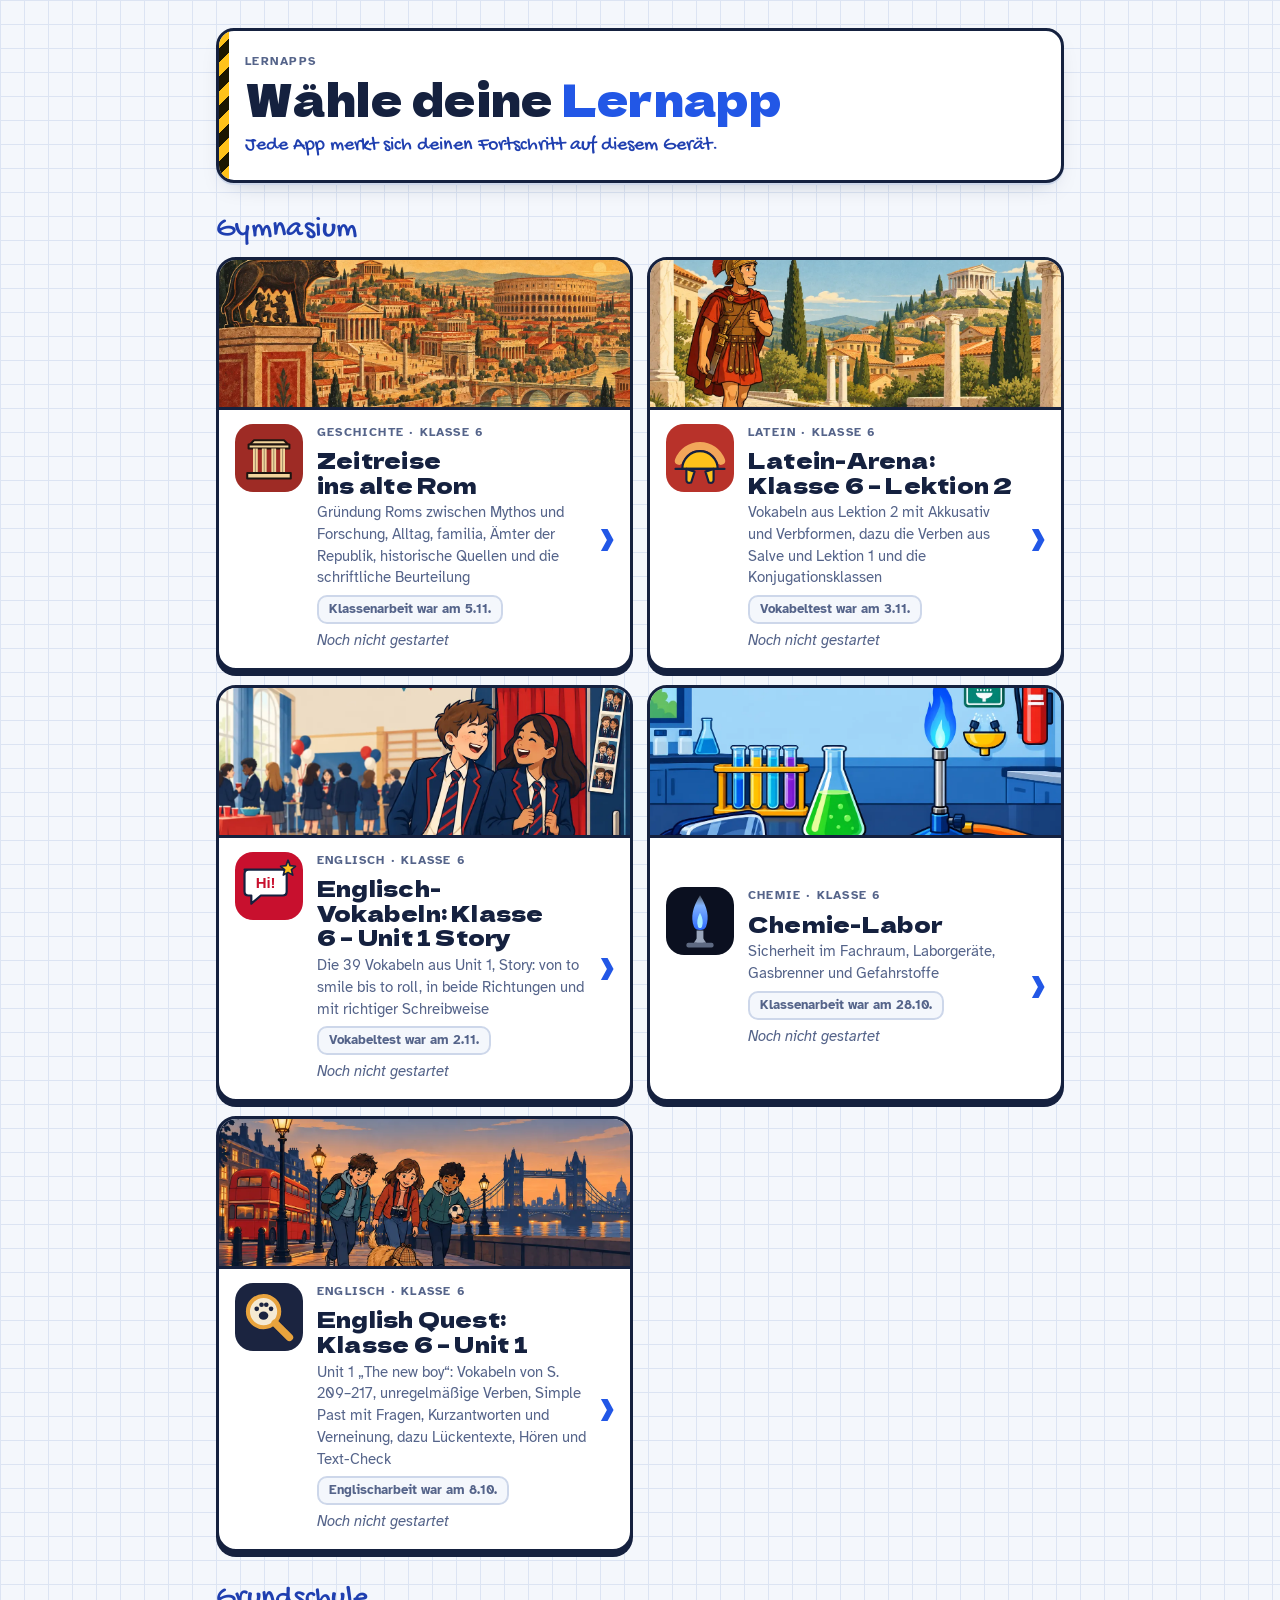
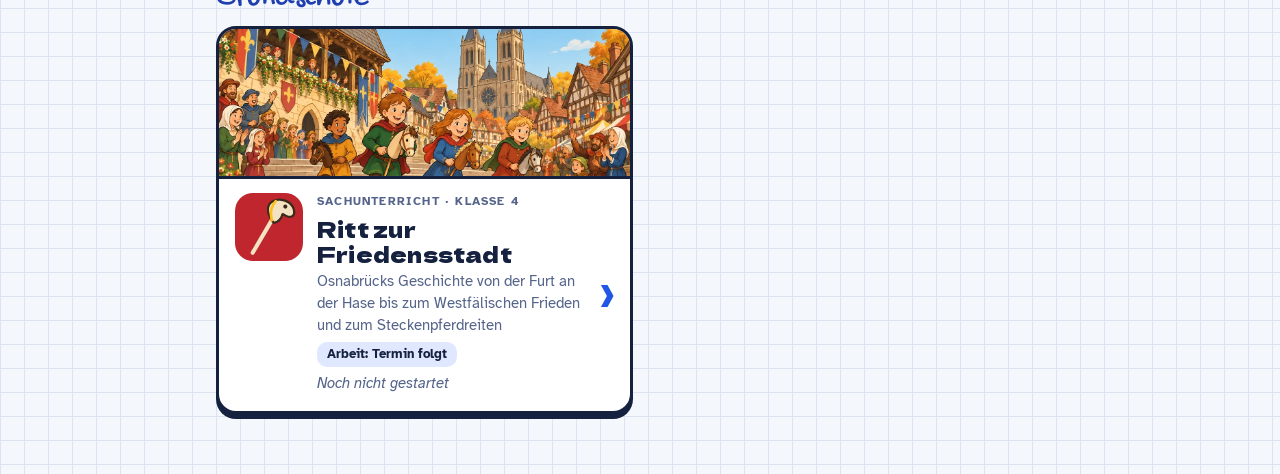
==== index.html @ 17e7896e "Add an endless vocabulary trainer to the Latin app The trainer asks all 50 words from Latin to Germa" ====
<!doctype html>
<html lang="de">
<head>
<meta charset="utf-8">
<meta name="viewport" content="width=device-width, initial-scale=1, viewport-fit=cover">
<title>Lernapps</title>
<link rel="icon" href="data:image/svg+xml,%3Csvg%20viewBox%3D%220%200%20100%20100%22%20xmlns%3D%22http%3A//www.w3.org/2000/svg%22%3E%0A%20%20%3Crect%20width%3D%22100%22%20height%3D%22100%22%20rx%3D%2222%22%20fill%3D%22%2315213F%22/%3E%0A%20%20%3Crect%20x%3D%2218%22%20y%3D%2218%22%20width%3D%2228%22%20height%3D%2228%22%20rx%3D%227%22%20fill%3D%22%232257E6%22/%3E%0A%20%20%3Crect%20x%3D%2254%22%20y%3D%2218%22%20width%3D%2228%22%20height%3D%2228%22%20rx%3D%227%22%20fill%3D%22%23FFC21A%22/%3E%0A%20%20%3Crect%20x%3D%2218%22%20y%3D%2254%22%20width%3D%2228%22%20height%3D%2228%22%20rx%3D%227%22%20fill%3D%22%2312995A%22/%3E%0A%20%20%3Crect%20x%3D%2254%22%20y%3D%2254%22%20width%3D%2228%22%20height%3D%2228%22%20rx%3D%227%22%20fill%3D%22%23D7263D%22/%3E%0A%3C/svg%3E">
<link rel="preconnect" href="https://fonts.googleapis.com">
<link rel="preconnect" href="https://fonts.gstatic.com" crossorigin>
<link rel="stylesheet" href="https://fonts.googleapis.com/css2?family=Atkinson+Hyperlegible:wght@400;700&family=Dela+Gothic+One&family=Gochi+Hand&family=Patrick+Hand&display=swap">
<style>
/* Shared design for all learning apps: one centered column on graph paper like a school notebook,
   sticky status bar and fixed tab bar. Apps override the color tokens in their own styles.css. */
:root {
  --paper: #F4F7FC;
  --grid: #DCE4F3;
  --card: #FFFFFF;
  --ink: #15213F;
  --ink-soft: #55648A;
  --line: #CDD7EA;
  --accent: #2257E6;
  --accent-soft: #DFE8FF;
  --accent-2: #8FE3FF;
  --gold: #FFC21A;
  --gold-ink: #1C1600;
  --bad: #D7263D;
  --bad-soft: #FDE3E6;
  --good: #12995A;
  --good-soft: #DAF4E7;
  --pen: #1F3FB0;
  --accent-strong: #2257E6;
  --go-strong: #12995A;
  --shadow: 0 2px 0 var(--line), 0 10px 24px -14px rgba(21, 33, 63, .35);
  --f-display: 'Dela Gothic One', 'Arial Black', Impact, system-ui, sans-serif;
  --f-body: 'Atkinson Hyperlegible', 'Segoe UI', system-ui, sans-serif;
  --f-hand: 'Gochi Hand', 'Comic Sans MS', 'Segoe Print', cursive;
  /* calmer handwriting for what learners type, easier to read than --f-hand */
  --f-write: 'Patrick Hand', 'Segoe Print', 'Comic Sans MS', cursive;
  /* page background and the decorative stripe on hero cards; apps swap these for their own look */
  --paper-pattern: linear-gradient(var(--grid) 1px, transparent 1px), linear-gradient(90deg, var(--grid) 1px, transparent 1px);
  --paper-size: 24px 24px;
  --stripe: repeating-linear-gradient(-45deg, var(--gold) 0 10px, var(--gold-ink) 10px 20px);
}
@media (prefers-color-scheme: dark) {
  :root:not([data-theme="light"]) {
    --paper: #0E1527; --grid: #18233D; --card: #152039; --ink: #EAF0FD; --ink-soft: #9DAED2; --line: #2A3A60;
    --accent: #7097FF; --accent-soft: #1E2C57; --accent-2: #A8ECFF; --gold: #FFC93D; --gold-ink: #1C1600;
    --bad: #FF5D70; --bad-soft: #3D1A24; --good: #34D08C; --good-soft: #11392A; --pen: #96B2FF; --accent-strong: #3B63E0; --go-strong: #148A55;
    --shadow: 0 2px 0 #0A1020, 0 10px 24px -14px rgba(0, 0, 0, .6);
    color-scheme: dark;
  }
}
:root[data-theme="dark"] {
  --paper: #0E1527; --grid: #18233D; --card: #152039; --ink: #EAF0FD; --ink-soft: #9DAED2; --line: #2A3A60;
  --accent: #7097FF; --accent-soft: #1E2C57; --accent-2: #A8ECFF; --gold: #FFC93D; --gold-ink: #1C1600;
  --bad: #FF5D70; --bad-soft: #3D1A24; --good: #34D08C; --good-soft: #11392A; --pen: #96B2FF; --accent-strong: #3B63E0; --go-strong: #148A55;
  --shadow: 0 2px 0 #0A1020, 0 10px 24px -14px rgba(0, 0, 0, .6);
  color-scheme: dark;
}

* { box-sizing: border-box; }
[hidden] { display: none !important; }
html, body { min-height: 100%; }
body {
  margin: 0;
  background-color: var(--paper);
  background-image: var(--paper-pattern);
  background-size: var(--paper-size);
  color: var(--ink);
  font-family: var(--f-body);
  font-size: 17px;
  line-height: 1.45;
  -webkit-tap-highlight-color: transparent;
}
body::before { content: ""; position: fixed; inset: 0 0 auto; height: env(safe-area-inset-top, 0px); z-index: 30; background: var(--card); }
button { font: inherit; color: inherit; cursor: pointer; }
button:focus-visible, [tabindex]:focus-visible, input:focus-visible, textarea:focus-visible { outline: 3px solid var(--gold); outline-offset: 2px; }
h1, h2, h3 { font-family: var(--f-display); font-weight: 400; line-height: 1.12; margin: 0; text-wrap: balance; letter-spacing: .01em; }
svg { display: block; }

.app { max-width: 880px; margin: 0 auto; padding-left: max(16px, env(safe-area-inset-left, 0px)); padding-right: max(16px, env(safe-area-inset-right, 0px)); padding-block: 0 110px; }

/* ---------- status bar ---------- */
.status {
  position: sticky; top: env(safe-area-inset-top, 0px); z-index: 20;
  margin: 0 calc(-1 * max(16px, env(safe-area-inset-left, 0px)));
  padding: 10px max(16px, env(safe-area-inset-right, 0px)) 10px max(16px, env(safe-area-inset-left, 0px));
  background: color-mix(in srgb, var(--card) 92%, transparent);
  backdrop-filter: blur(8px);
  border-bottom: 2px solid var(--line);
  display: flex; align-items: center; gap: 12px;
}
.rank { display: flex; align-items: center; gap: 10px; min-width: 0; flex: 1; }
.rank-badge { width: 42px; height: 42px; border-radius: 12px; background: var(--accent-strong); color: #fff; display: grid; place-items: center; font-family: var(--f-display); font-size: 18px; flex: none; }
.rank-text { min-width: 0; flex: 1; }
.rank-name { font-weight: 700; font-size: 14px; white-space: nowrap; overflow: hidden; text-overflow: ellipsis; }
.xpbar { height: 10px; border-radius: 99px; background: var(--accent-soft); overflow: hidden; margin-top: 4px; }
.xpbar i { display: block; height: 100%; background: linear-gradient(90deg, var(--accent), var(--accent-2)); border-radius: 99px; transition: width .6s cubic-bezier(.2, .8, .2, 1); }
.chips { display: flex; gap: 6px; flex: none; }
.chip { display: inline-flex; align-items: center; gap: 4px; padding: 5px 9px; border-radius: 99px; background: var(--paper); border: 2px solid var(--line); font-weight: 700; font-size: 14px; font-variant-numeric: tabular-nums; }
.chip svg { width: 18px; height: 18px; }
.chip.pop { animation: pop .5s; }
.iconbtn { border: 2px solid var(--line); background: var(--paper); border-radius: 12px; width: 38px; height: 38px; display: grid; place-items: center; flex: none; }
.iconbtn svg { width: 20px; height: 20px; }
a.iconbtn { color: inherit; text-decoration: none; }

/* ---------- tab bar ---------- */
.tabs {
  position: fixed; left: 0; right: 0; bottom: 0; z-index: 20;
  background: var(--card); border-top: 2px solid var(--line);
  padding: 6px max(16px, env(safe-area-inset-right, 0px)) calc(6px + env(safe-area-inset-bottom, 0px)) max(16px, env(safe-area-inset-left, 0px));
  display: flex; justify-content: center; gap: 4px;
}
.tabs button { flex: 1; max-width: 160px; border: 0; background: none; padding: 6px 4px; border-radius: 12px; display: flex; flex-direction: column; align-items: center; gap: 2px; font-size: 12px; font-weight: 700; color: var(--ink-soft); }
.tabs button svg { width: 26px; height: 26px; }
.tabs button[aria-current="true"] { color: var(--accent); background: var(--accent-soft); }

/* ---------- home ---------- */
.hero { margin-top: 18px; display: grid; grid-template-columns: 1fr auto; gap: 16px; align-items: stretch; }
.countdown {
  position: relative; padding: 18px 20px 18px 22px; border-radius: 18px; background: var(--card); box-shadow: var(--shadow);
  border: 3px solid var(--ink); overflow: hidden; min-width: 0;
}
.countdown::before { content: ""; position: absolute; inset: 0 auto 0 0; width: 10px; background: var(--stripe); }
.countdown.with-img { --hero-h: clamp(140px, 32vw, 230px); }
.countdown.with-img::before { top: calc(var(--hero-h) + 3px); }
.hero-img { display: block; width: calc(100% + 42px); max-width: none; height: var(--hero-h); margin: -18px -20px 14px -22px; object-fit: cover; object-position: var(--hero-pos, center); border-bottom: 3px solid var(--ink); }
.countdown .eyebrow { font-size: 12px; letter-spacing: .12em; text-transform: uppercase; font-weight: 700; color: var(--ink-soft); }
.countdown h1 { font-size: clamp(26px, 6vw, 40px); margin-top: 4px; }
.countdown h1 em { font-style: normal; color: var(--accent); }
.countdown p { margin: 8px 0 0; color: var(--ink-soft); max-width: 46ch; }
.hand { font-family: var(--f-hand); color: var(--pen); font-size: 1.15em; }
.herobox { width: 120px; border-radius: 18px; background: #0B1020; display: grid; place-items: end center; padding-bottom: 8px; box-shadow: var(--shadow); overflow: hidden; }
.herobox svg { width: 100%; height: 150px; }
.goalrow { display: grid; grid-template-columns: repeat(3, minmax(0, 1fr)); gap: 12px; margin-top: 14px; }
.tile { background: var(--card); border-radius: 16px; padding: 12px 14px; box-shadow: var(--shadow); border: 2px solid var(--line); display: flex; gap: 12px; align-items: center; min-width: 0; text-align: left; }
button.tile:hover { border-color: var(--accent); }
.tile b { display: block; font-size: 15px; }
.tile span { display: block; font-size: 13px; color: var(--ink-soft); }
.tile .ring { width: 46px; height: 46px; flex: none; }
.tile .ico { width: 42px; height: 42px; flex: none; border-radius: 12px; display: grid; place-items: center; }
.tile .ico svg { width: 26px; height: 26px; }
.tile.exam { border-color: var(--ink); background: var(--gold); color: var(--gold-ink); }
.tile.exam span { color: var(--gold-ink); opacity: .8; }

/* endless trainer */
.tr-top { background: var(--good); } .tr-good { background: var(--gold); } .tr-weak { background: var(--bad); } .tr-new { background: var(--line); }
.tr-bar { display: flex; gap: 3px; height: 14px; border-radius: 99px; overflow: hidden; background: var(--line); }
.tr-bar i { display: block; min-width: 6px; }
.trainer-tile { display: grid; gap: 8px; width: 100%; margin-top: 12px; padding: 14px 16px; text-align: left; background: var(--card); border: 3px solid var(--ink); border-radius: 18px; box-shadow: var(--shadow); color: var(--ink); }
.trainer-tile:hover { border-color: var(--accent); }
.tt-head { display: flex; flex-wrap: wrap; align-items: baseline; justify-content: space-between; gap: 2px 12px; }
.tt-head b { font-family: var(--f-display); font-size: 20px; }
.tt-head span, .tt-go { font-size: 14px; color: var(--ink-soft); }
.trainer { text-align: center; padding-top: 20px; max-width: 560px; margin: 0 auto; }
.trainer h1 { font-size: clamp(30px, 7vw, 44px); }
.trainer .tr-bar { height: 20px; margin: 16px 0 12px; }
.tr-round { margin: 6px auto 0; }
.tr-legend { display: grid; gap: 6px; text-align: left; }
.tr-legend div { display: grid; grid-template-columns: 14px 34px 1fr auto; align-items: center; gap: 10px; font-size: 16px; }
.tr-legend i, .tr-list summary i { width: 14px; height: 14px; border-radius: 50%; display: inline-block; }
.tr-legend b { text-align: right; font-variant-numeric: tabular-nums; }
.tr-legend em { font-style: normal; color: var(--ink-soft); font-variant-numeric: tabular-nums; }
.tr-how { color: var(--ink-soft); font-size: 15px; text-align: left; margin: 16px 0; }
.trainer .actions { display: flex; gap: 12px; justify-content: center; flex-wrap: wrap; margin-bottom: 20px; }
.tr-list { text-align: left; border-top: 2px solid var(--line); padding: 10px 0; }
.tr-list summary { cursor: pointer; font-weight: 700; display: flex; align-items: center; gap: 10px; }
.tr-words { display: flex; flex-wrap: wrap; gap: 6px; margin-top: 10px; }
.tr-words span { padding: 4px 10px; border-radius: 10px; background: var(--paper); border: 2px solid var(--line); font-weight: 700; }
.tr-words small, .toast small { font-weight: 400; color: var(--ink-soft); }
.trainer-chip svg { width: 18px; height: 18px; }

.world { margin-top: 30px; }
.world-head { display: flex; align-items: center; gap: 14px; }
.world-art { width: 64px; height: 64px; flex: none; background: var(--card); border: 3px solid var(--ink); border-radius: 16px; padding: 6px; color: var(--ink); box-shadow: var(--shadow); }
.world-art:has(.wimg) { width: 76px; height: 76px; padding: 0; overflow: hidden; }
.wimg { display: block; width: 100%; height: auto; aspect-ratio: 1; object-fit: cover; border-radius: 13px; }
.world-head h2 { font-size: clamp(20px, 4.4vw, 26px); }
.world-head p { margin: 2px 0 0; color: var(--ink-soft); font-size: 15px; }
.world-num { font-family: var(--f-hand); color: var(--pen); font-size: 20px; }
.world-prog { margin-left: auto; text-align: right; font-weight: 700; font-size: 14px; flex: none; }
.world-prog small { display: block; color: var(--ink-soft); font-weight: 400; }
.path { display: grid; grid-template-columns: repeat(var(--cols, 4), minmax(0, 1fr)); gap: 14px 10px; margin-top: 16px; padding: 16px; background: color-mix(in srgb, var(--card) 70%, transparent); border: 2px dashed var(--line); border-radius: 20px; }
.node { min-width: 0; display: flex; flex-direction: column; align-items: center; gap: 6px; border: 0; background: none; padding: 4px; text-align: center; }
.node .bubble { width: 72px; height: 72px; border-radius: 50%; display: grid; place-items: center; background: var(--card); border: 3px solid var(--ink); box-shadow: 0 5px 0 var(--ink); transition: transform .15s; position: relative; color: var(--ink); }
.node .bubble svg { width: 34px; height: 34px; }
.node:hover .bubble { transform: translateY(-3px); }
.node:active .bubble { transform: translateY(3px); box-shadow: 0 2px 0 var(--ink); }
.node.done .bubble { background: var(--accent-strong); color: #fff; }
.node.next .bubble { background: var(--gold); color: var(--gold-ink); animation: bob 1.6s ease-in-out infinite; }
.node.locked { cursor: not-allowed; }
.node.locked .bubble { background: var(--paper); border-color: var(--line); box-shadow: 0 5px 0 var(--line); color: var(--ink-soft); }
.node .lbl { font-size: 13px; font-weight: 700; line-height: 1.2; overflow-wrap: anywhere; hyphens: auto; max-width: 100%; }
.node.locked .lbl { color: var(--ink-soft); }
.stars { display: flex; gap: 1px; }
.stars svg { width: 16px; height: 16px; }

/* ---------- generic ---------- */
.btn { border: 3px solid var(--ink); background: var(--card); color: var(--ink); padding: 12px 20px; border-radius: 14px; font-weight: 700; font-size: 17px; box-shadow: 0 4px 0 var(--ink); transition: transform .08s; display: inline-flex; align-items: center; justify-content: center; gap: 8px; }
.btn:active { transform: translateY(3px); box-shadow: 0 1px 0 var(--ink); }
.btn.primary { background: var(--accent-strong); color: #fff; }
.btn.go { background: var(--go-strong); color: #fff; }
.btn.warn { background: var(--gold); color: var(--gold-ink); }
.btn[disabled] { opacity: .45; cursor: not-allowed; }
.btn.small { padding: 8px 14px; font-size: 15px; }
.muted { color: var(--ink-soft); }
.section-title { font-size: clamp(24px, 5vw, 32px); margin: 24px 0 6px; }
.lead { color: var(--ink-soft); margin: 0 0 16px; max-width: 60ch; }

/* ---------- level screen ---------- */
.stage { position: fixed; inset: 0; z-index: 40; background: var(--paper); background-image: var(--paper-pattern); background-size: var(--paper-size); overflow-y: auto; padding-top: env(safe-area-inset-top, 0px); padding-bottom: env(safe-area-inset-bottom, 0px); }
.stage-inner { max-width: 760px; margin: 0 auto; padding-left: max(16px, env(safe-area-inset-left, 0px)); padding-right: max(16px, env(safe-area-inset-right, 0px)); padding-block: 12px 180px; }
.stage-top { display: flex; align-items: center; gap: 12px; position: sticky; top: 0; padding: 10px 0; background: var(--paper); z-index: 2; }
.progress { flex: 1; height: 16px; border-radius: 99px; background: var(--card); border: 2px solid var(--line); overflow: hidden; }
.progress i { display: block; height: 100%; background: var(--good); border-radius: 99px; transition: width .4s; }
.combo { font-family: var(--f-display); color: var(--gold-ink); background: var(--gold); border-radius: 10px; padding: 3px 10px; font-size: 15px; white-space: nowrap; }
.combo.hot { animation: pulse .8s infinite; }
.timer { height: 6px; border-radius: 99px; background: var(--line); overflow: hidden; margin: 4px 0 10px; }
.timer i { display: block; height: 100%; background: var(--bad); transform-origin: left; }
.qtitle { font-size: 13px; font-weight: 700; letter-spacing: .1em; text-transform: uppercase; color: var(--ink-soft); margin-top: 10px; }
.question { font-size: clamp(21px, 4.4vw, 27px); font-weight: 700; margin: 6px 0 18px; text-wrap: balance; line-height: 1.3; }
.options { display: grid; gap: 10px; }
.opt { text-align: left; border: 3px solid var(--line); background: var(--card); border-radius: 16px; padding: 14px 16px; font-size: 18px; display: flex; gap: 12px; align-items: center; box-shadow: 0 4px 0 var(--line); transition: transform .08s, border-color .15s; }
.opt:hover:not([disabled]) { border-color: var(--accent); }
.opt kbd { font-family: var(--f-body); font-size: 13px; font-weight: 700; border: 2px solid var(--line); border-radius: 8px; width: 28px; height: 28px; display: grid; place-items: center; flex: none; color: var(--ink-soft); }
.opt.right { border-color: var(--good); background: var(--good-soft); box-shadow: 0 4px 0 var(--good); }
.opt.wrong { border-color: var(--bad); background: var(--bad-soft); box-shadow: 0 4px 0 var(--bad); animation: shake .4s; }
.opt[disabled] { cursor: default; }
.figure { width: min(220px, 60vw); aspect-ratio: 1; margin: 0 auto 18px; background: var(--card); border: 3px solid var(--ink); border-radius: 22px; padding: 18px; color: var(--ink); box-shadow: var(--shadow); max-width: 100%; }

.sheet { position: fixed; left: 0; right: 0; bottom: 0; z-index: 45; transform: translateY(110%); transition: transform .3s cubic-bezier(.2, .9, .3, 1.1); padding: 16px max(16px, env(safe-area-inset-right, 0px)) calc(16px + env(safe-area-inset-bottom, 0px)) max(16px, env(safe-area-inset-left, 0px)); border-top: 3px solid var(--ink); }
.sheet.show { transform: none; }
.sheet.ok { background: var(--good-soft); }
.sheet.bad { background: var(--bad-soft); }
.sheet-inner { max-width: 760px; margin: 0 auto; display: flex; gap: 16px; align-items: center; flex-wrap: wrap; }
.sheet h3 { font-size: 22px; }
.sheet.ok h3 { color: var(--good); }
.sheet.bad h3 { color: var(--bad); }
.sheet p { margin: 4px 0 0; }
.sheet .txt { flex: 1; min-width: 220px; }
.sheet .xp { font-family: var(--f-display); color: var(--accent); }

/* match */
.match { display: grid; grid-template-columns: minmax(0, 1fr) minmax(0, 1.3fr); gap: 10px 14px; }
.match .col { display: grid; gap: 10px; align-content: start; }
.mcard { border: 3px solid var(--line); background: var(--card); border-radius: 14px; padding: 10px 12px; text-align: left; display: flex; align-items: center; gap: 10px; min-height: 58px; font-size: 16px; box-shadow: 0 3px 0 var(--line); }
.mcard .mart { width: 40px; height: 40px; flex: none; color: var(--ink); }
.mcard.sel { border-color: var(--accent); background: var(--accent-soft); }
.mcard.ok { border-color: var(--good); background: var(--good-soft); opacity: .55; cursor: default; }
.mcard.no { border-color: var(--bad); animation: shake .4s; }

/* swipe */
.swipe-wrap { position: relative; height: 300px; margin: 10px auto 20px; max-width: 460px; }
.scard { position: absolute; inset: 0; background: var(--card); border: 3px solid var(--ink); border-radius: 24px; padding: 28px; display: grid; place-items: center; text-align: center; font-size: clamp(20px, 4.5vw, 25px); font-weight: 700; box-shadow: var(--shadow); touch-action: pan-y; user-select: none; transition: transform .35s, opacity .35s; }
.scard .stamp { position: absolute; top: 16px; font-family: var(--f-display); font-size: 22px; padding: 4px 12px; border: 4px solid; border-radius: 10px; opacity: 0; transition: opacity .1s; }
.scard .stamp.l { left: 16px; color: var(--bad); transform: rotate(-12deg); }
.scard .stamp.r { right: 16px; color: var(--good); transform: rotate(12deg); }
.scard.back { transform: scale(.94) translateY(14px); opacity: .6; }
.swipe-btns { display: flex; gap: 12px; justify-content: center; }
.swipe-btns .btn { flex: 1; max-width: 220px; }

/* sort */
.sort-card { margin: 14px auto 22px; max-width: 420px; background: var(--card); border: 3px solid var(--ink); border-radius: 20px; padding: 26px 20px; text-align: center; font-size: 22px; font-weight: 700; box-shadow: var(--shadow); min-height: 120px; display: grid; place-items: center; }
.sort-card.fly-0 { animation: fly0 .4s forwards; } .sort-card.fly-1 { animation: fly1 .4s forwards; } .sort-card.fly-2 { animation: fly2 .4s forwards; }
.buckets { display: grid; gap: 12px; grid-template-columns: repeat(auto-fit, minmax(150px, 1fr)); }
.bucket { border: 3px dashed var(--ink-soft); background: var(--card); border-radius: 18px; padding: 14px; min-height: 120px; text-align: center; font-weight: 700; display: flex; flex-direction: column; gap: 8px; align-items: center; }
.bucket:hover { border-color: var(--accent); border-style: solid; }
.bucket .count { font-family: var(--f-display); font-size: 26px; color: var(--accent); }
.bucket .mini { display: flex; flex-wrap: wrap; gap: 4px; justify-content: center; }
.bucket .mini span { font-size: 12px; font-weight: 400; background: var(--accent-soft); border-radius: 6px; padding: 2px 6px; }

/* order */
.order-list { display: grid; gap: 10px; }
.ocard { text-align: left; border: 3px solid var(--line); background: var(--card); border-radius: 14px; padding: 12px 14px; font-size: 17px; display: flex; gap: 12px; align-items: center; box-shadow: 0 3px 0 var(--line); }
.ocard .n { width: 32px; height: 32px; border-radius: 50%; border: 2px dashed var(--line); display: grid; place-items: center; font-weight: 700; flex: none; }
.ocard.placed { border-color: var(--good); background: var(--good-soft); cursor: default; }
.ocard.placed .n { background: var(--good); color: #fff; border: 0; }
.ocard.no { border-color: var(--bad); animation: shake .4s; }
.hearts { display: flex; gap: 4px; }
.hearts svg { width: 24px; height: 24px; }

/* write */
.answer { width: 100%; min-height: 140px; border: 3px solid var(--line); border-radius: 16px; padding: 14px; font: inherit; font-size: 18px; background: var(--card); color: var(--ink); resize: vertical; font-family: var(--f-write); font-size: 20px; }
.type-lead { font-size: 17px; color: var(--ink-soft); margin-top: 4px; }
.type-word { font-family: var(--f-display); font-size: clamp(30px, 8vw, 46px); line-height: 1.15; margin: 8px 0 18px; overflow-wrap: anywhere; }
.type-word small { display: block; font-family: var(--f-body); font-size: 16px; font-weight: 400; color: var(--ink-soft); margin-top: 6px; }
.type-form { display: grid; gap: 12px; }
.tfield { display: grid; gap: 4px; font-size: 14px; font-weight: 700; letter-spacing: .04em; text-transform: uppercase; color: var(--ink-soft); }
.tfield input { width: 100%; border: 3px solid var(--line); border-radius: 14px; padding: 12px 14px; font: inherit; font-family: var(--f-write); font-size: 24px; letter-spacing: .02em; text-transform: none; background: var(--card); color: var(--ink); }
.tfield input:focus { outline: none; border-color: var(--accent); }
.tfield input.right { border-color: var(--good); background: var(--good-soft); }
.tfield input.wrong { border-color: var(--bad); background: var(--bad-soft); animation: shake .4s; }
.type-btns { display: flex; gap: 10px; flex-wrap: wrap; margin-top: 4px; }
.model { margin-top: 16px; padding: 16px; border-radius: 16px; background: var(--card); border: 3px solid var(--good); }
.model h4 { margin: 0 0 6px; font-size: 14px; letter-spacing: .08em; text-transform: uppercase; color: var(--good); }
.kw { display: flex; flex-wrap: wrap; gap: 6px; margin-top: 10px; }
.kw span { border-radius: 99px; padding: 3px 10px; font-size: 14px; font-weight: 700; border: 2px solid; }
.kw .hit { color: var(--good); border-color: var(--good); background: var(--good-soft); }
.kw .miss { color: var(--bad); border-color: var(--bad); background: var(--bad-soft); }
.selfrate { display: flex; flex-wrap: wrap; gap: 10px; margin-top: 16px; }
.points { display: grid; gap: 8px; }
.points label { display: flex; gap: 10px; align-items: flex-start; padding: 10px 12px; border-radius: 12px; border: 2px solid var(--line); background: var(--paper); cursor: pointer; }
.points input { width: 22px; height: 22px; flex: none; margin-top: 1px; accent-color: var(--good); }

/* ---------- more answer kinds (items.js) ---------- */
.qimg { margin: 6px 0 14px; }
.qimg img, .hint img { display: block; max-width: 100%; max-height: 300px; margin: 0 auto; border-radius: 14px; border: 3px solid var(--ink); background: #fff; cursor: zoom-in; }
.hint-row { margin: 14px 0 4px; }
.hint-row .btn svg { width: 20px; height: 20px; }
.hint { margin-top: 10px; padding: 14px 16px; border-radius: 14px; background: color-mix(in srgb, var(--gold) 22%, var(--card)); border: 2px solid var(--gold); }
.hint p { margin: 0 0 6px; }
.hint .src { font-size: 14px; color: var(--ink-soft); }
.zoom { position: fixed; inset: 0; z-index: 90; background: rgba(0, 0, 0, .85); display: grid; place-items: center; gap: 12px; padding: 16px; grid-template-rows: 1fr auto; }
.zoom img { max-width: 100%; max-height: 82vh; object-fit: contain; border-radius: 10px; background: #fff; }
.bd-chips { display: flex; flex-wrap: wrap; gap: 8px; margin: 12px 0; }
.bd-chip, .bd-slot, .bd-gap, .bd-l, .bd-r, .bd-grow .seg button { border: 3px solid var(--line); background: var(--card); color: var(--ink); border-radius: 12px; padding: 10px 14px; font-size: 17px; font-weight: 700; box-shadow: 0 3px 0 var(--line); text-align: left; }
.bd-chip[disabled] { opacity: .3; box-shadow: none; }
.bd-picked { display: grid; gap: 8px; min-height: 56px; padding: 10px; border: 2px dashed var(--line); border-radius: 14px; }
.bd-slot { border-color: var(--accent); }
.bd-pairs { display: grid; grid-template-columns: 1fr 1fr; gap: 10px; }
.bd-pairs .col { display: grid; gap: 8px; align-content: start; }
.bd-l, .bd-r { display: flex; gap: 8px; align-items: center; font-size: 16px; }
.bd-l.sel { border-color: var(--gold); background: color-mix(in srgb, var(--gold) 20%, var(--card)); }
.tag { min-width: 26px; height: 26px; border-radius: 8px; display: grid; place-items: center; background: var(--accent-soft); color: var(--accent); font-size: 14px; flex: none; }
.tag:empty { background: var(--paper); }
.bd-groups { display: grid; gap: 10px; }
.bd-grow { display: grid; gap: 6px; padding: 10px 12px; border-radius: 14px; border: 2px solid var(--line); background: var(--card); }
.bd-grow > span { font-weight: 700; }
.bd-grow .seg { display: flex; flex-wrap: wrap; gap: 6px; }
.bd-grow .seg button { padding: 6px 12px; font-size: 15px; }
.bd-grow .seg button.on { border-color: var(--accent); background: var(--accent-soft); }
.bd-cloze { font-size: 20px; line-height: 2.1; }
.bd-gap { padding: 2px 12px; font-size: 18px; margin: 0 2px; border-style: dashed; }
.bd-gap.filled { border-style: solid; border-color: var(--accent); }
.bd-multi.on { border-color: var(--accent); background: var(--accent-soft); }
.bd-multi.on kbd { background: var(--accent); color: #fff; border-color: var(--accent); }
.bd-slot.right, .bd-gap.right, .bd-l.right, .bd-grow.right, .bd-multi.right { border-color: var(--good); background: var(--good-soft); }
.bd-slot.wrong, .bd-gap.wrong, .bd-l.wrong, .bd-grow.wrong, .bd-multi.wrong { border-color: var(--bad); background: var(--bad-soft); }
.bd-multi.missed { border-color: var(--good); border-style: dashed; }

/* ---------- parents' view (parents.js) ---------- */
.ptable { overflow-x: auto; }
.ptable table { width: 100%; border-collapse: collapse; font-size: 15px; background: var(--card); border-radius: 14px; overflow: hidden; }
.ptable th, .ptable td { padding: 8px 10px; border-bottom: 2px solid var(--line); text-align: left; }
.plist { display: grid; gap: 10px; padding-left: 22px; }
.plist .muted { font-size: 14px; }
.pbtns { display: flex; gap: 10px; flex-wrap: wrap; margin: 10px 0; }
.pcode { min-height: 90px; font-family: ui-monospace, monospace; font-size: 12px; word-break: break-all; }
.bad-text { color: var(--bad); font-weight: 700; }



/* memory */
.memory { display: grid; grid-template-columns: repeat(4, minmax(0, 1fr)); gap: 10px; }
.mem { aspect-ratio: 1; perspective: 600px; border: 0; padding: 0; background: none; }
.mem .in { display: block; position: relative; width: 100%; height: 100%; transition: transform .4s; transform-style: preserve-3d; }
.mem.open .in, .mem.gone .in { transform: rotateY(180deg); }
.mem .f, .mem .b { position: absolute; inset: 0; backface-visibility: hidden; border-radius: 14px; border: 3px solid var(--ink); display: grid; place-items: center; padding: 6px; }
.mem .f { background: var(--accent); background-image: repeating-linear-gradient(45deg, transparent 0 8px, rgba(255, 255, 255, .12) 8px 16px); }
.mem .f svg { width: 40%; color: #fff; }
.mem .b { background: var(--card); transform: rotateY(180deg); font-weight: 700; font-size: clamp(11px, 2.6vw, 15px); text-align: center; color: var(--ink); line-height: 1.15; }
.mem .b svg { width: 80%; }
.mem.gone .b { border-color: var(--good); background: var(--good-soft); }

/* learn */
.learn-head { display: flex; flex-wrap: wrap; align-items: center; justify-content: space-between; gap: 8px 10px; margin-top: 10px; min-height: 40px; }
.learn-head .qtitle { margin-top: 0; flex: 1 1 220px; }
.read-ctrl { flex: none; display: flex; gap: 6px; margin-left: auto; }
.read-rate { min-width: 54px; padding-left: 8px; padding-right: 8px; font-variant-numeric: tabular-nums; }
.read-aloud { flex: none; } .read-aloud svg { width: 20px; height: 20px; }
.read-aloud.on { background: var(--accent-strong); color: #fff; }
.learn-card { background: var(--card); border: 3px solid var(--ink); border-radius: 22px; padding: 22px; box-shadow: var(--shadow); }
.learn-card h2 { font-size: clamp(22px, 4.8vw, 30px); margin-bottom: 10px; }
.learn-card p { font-size: 18px; margin: 0; max-width: 62ch; }
.learn-card ul, .learn-card ol { margin: 6px 0 0; padding-left: 22px; display: grid; gap: 8px; font-size: 17px; }
.learn-card ol li::marker { font-family: var(--f-display); color: var(--accent); }
.dev-grid { display: grid; grid-template-columns: repeat(auto-fill, minmax(150px, 1fr)); gap: 10px; }
.dev { border: 2px solid var(--line); border-radius: 16px; padding: 10px; text-align: center; background: var(--paper); }
.dev .a { width: 74px; height: 74px; margin: 0 auto 6px; color: var(--ink); }
.dev b { display: block; font-size: 15px; }
.dev span { display: block; font-size: 13px; color: var(--ink-soft); line-height: 1.3; }
.dots { display: flex; gap: 6px; justify-content: center; margin: 16px 0; }
.dots i { width: 10px; height: 10px; border-radius: 50%; background: var(--line); }
.dots i.on { background: var(--accent); width: 26px; border-radius: 99px; }
.nav-row { display: flex; justify-content: space-between; gap: 12px; }

/* results */
.result { text-align: center; padding-top: 30px; }
.result h1 { font-size: clamp(30px, 7vw, 46px); }
.bigstars { display: flex; justify-content: center; gap: 8px; margin: 22px 0; }
.bigstars svg { width: 76px; height: 76px; opacity: .2; transform: scale(.4); }
.bigstars svg.on { animation: starIn .5s forwards; }
.rewards { display: flex; gap: 12px; justify-content: center; flex-wrap: wrap; margin: 10px 0 24px; }
.reward { background: var(--card); border: 3px solid var(--ink); border-radius: 16px; padding: 10px 16px; font-family: var(--f-display); font-size: 22px; display: flex; gap: 8px; align-items: center; }
.reward svg { width: 26px; height: 26px; }
.result .actions { display: flex; gap: 12px; justify-content: center; flex-wrap: wrap; }
.grade { font-family: var(--f-display); font-size: 92px; line-height: 1; color: var(--accent); }

/* arcade */
.games { display: grid; grid-template-columns: repeat(auto-fit, minmax(240px, 1fr)); gap: 14px; }
.game { background: var(--card); border: 3px solid var(--ink); border-radius: 20px; overflow: hidden; box-shadow: var(--shadow); display: flex; flex-direction: column; text-align: left; padding: 0; }
.game .thumb { height: 120px; overflow: hidden; }
.game .thumb svg { height: 100%; width: 100%; }
.game .body { padding: 14px 16px 16px; display: grid; gap: 6px; }
.game h3 { font-size: 20px; }
.game p { margin: 0; font-size: 15px; color: var(--ink-soft); }
.game .meta { display: flex; justify-content: space-between; align-items: center; font-weight: 700; font-size: 14px; margin-top: 4px; }
.game.locked { filter: grayscale(1); opacity: .65; }
.ticketbar { display: flex; align-items: center; gap: 14px; padding: 14px 16px; border-radius: 18px; background: var(--gold); color: var(--gold-ink); border: 3px solid var(--ink); margin-bottom: 16px; }
.ticketbar svg { width: 40px; height: 40px; flex: none; }
.ticketbar b { font-family: var(--f-display); font-size: 22px; }
.ticketbar p { margin: 0; font-size: 14px; }

.game-stage { position: fixed; inset: 0; z-index: 50; background: #0B1020; display: flex; flex-direction: column; padding-top: env(safe-area-inset-top, 0px); padding-bottom: env(safe-area-inset-bottom, 0px); }
.game-bar { display: flex; align-items: center; gap: 12px; padding: 10px max(16px, env(safe-area-inset-right, 0px)) 10px max(16px, env(safe-area-inset-left, 0px)); color: #fff; }
.game-bar .ttl { font-family: var(--f-display); font-size: 18px; flex: 1; }
.game-bar .iconbtn { background: rgba(255, 255, 255, .1); border-color: rgba(255, 255, 255, .25); color: #fff; }
.game-area { flex: 1; position: relative; min-height: 0; }
.game-area canvas { position: absolute; inset: 0; width: 100%; height: 100%; touch-action: none; }
.overlay { position: absolute; inset: 0; display: grid; place-items: center; padding: 20px; background: rgba(8, 12, 26, .72); color: #fff; text-align: center; overflow-y: auto; }
.overlay .box { max-width: 560px; width: 100%; }
.overlay h2 { font-size: clamp(26px, 6vw, 40px); }
.overlay p { color: #C8D3EE; }
.overlay .btn { border-color: #fff; box-shadow: 0 4px 0 #fff; }
.fq { text-align: left; background: #152039; border: 2px solid #2A3A60; border-radius: 18px; padding: 18px; }
.fq .question { color: #fff; font-size: clamp(19px, 4vw, 24px); }
.fq .opt { background: #1B2949; border-color: #33467A; box-shadow: 0 4px 0 #33467A; color: #fff; }
.fq .opt kbd { border-color: #33467A; color: #9DAED2; }
.fq .opt.right { background: #11392A; border-color: #34D08C; box-shadow: 0 4px 0 #34D08C; }
.fq .opt.wrong { background: #3D1A24; border-color: #FF5D70; box-shadow: 0 4px 0 #FF5D70; }
.fq .fact { margin-top: 12px; color: #C8D3EE; font-size: 15px; }

/* football blitz */
.blitz { position: absolute; inset: 0; display: flex; flex-direction: column; gap: 14px; padding: 16px; max-width: 520px; margin: 0 auto; color: #fff; background: radial-gradient(ellipse at top, #1C4F8A, #0B1020 75%); }
.blitz .timer { background: rgba(255, 255, 255, .15); margin: 0; }
.blitz .timer i { background: #FFC21A; }
.blitz-score { text-align: center; color: #C8D3EE; font-size: 16px; }
.blitz-score b { font-family: var(--f-display); font-size: 26px; color: #fff; }
.blitz-card { flex: 1; min-height: 0; display: flex; flex-direction: column; justify-content: center; gap: 14px; background: #152039; border: 3px solid #33467A; border-radius: 22px; padding: 20px; text-align: center; touch-action: none; user-select: none; cursor: grab; transition: border-color .15s, background .15s; }
.blitz-q { color: #C8D3EE; font-size: clamp(17px, 4.2vw, 21px); }
.blitz-a { font-family: var(--f-display); font-size: clamp(24px, 7vw, 36px); color: #FFC21A; overflow-wrap: anywhere; }
.blitz-note { min-height: 1.4em; color: #fff; font-size: 16px; }
.blitz-card.right { border-color: #34D08C; background: #11392A; }
.blitz-card.wrong { border-color: #FF5D70; background: #3D1A24; }
.blitz-btns { display: flex; gap: 12px; }
.blitz-btns .btn { flex: 1; border-color: #fff; box-shadow: 0 4px 0 #fff; font-size: 19px; padding: 14px 10px; }
.blitz-no { background: #D7263D; color: #fff; }

/* knowledge scorer */
.scorer { position: absolute; inset: 0; overflow-y: auto; display: flex; flex-direction: column; gap: 12px; padding: 14px 16px 18px; color: #fff; background: linear-gradient(#0B4D2C, #13804A); }
.scorer > * { width: 100%; max-width: 640px; margin-left: auto; margin-right: auto; }
.scorer .timer { background: rgba(255, 255, 255, .18); margin: 0 auto; }
.scorer .timer i { background: #FFC21A; }
.scorer-q { font-size: clamp(19px, 4.6vw, 24px); text-align: center; }
.scorer-q .type-lead { font-size: 15px; color: #CFE8DA; margin-bottom: 4px; }
.scorer-goals { display: grid; grid-template-columns: repeat(3, 1fr); gap: 8px; }
.sgoal { position: relative; min-height: 136px; padding: 8px 6px 56px; border: 5px solid #fff; border-bottom: 0; border-radius: 4px 4px 0 0; color: #fff; font-weight: 700; font-size: clamp(15px, 4.2vw, 18px); line-height: 1.25; display: flex; align-items: flex-start; justify-content: center; overflow-wrap: anywhere; hyphens: auto;
  background: repeating-linear-gradient(0deg, rgba(255, 255, 255, .14) 0 1px, transparent 1px 12px), repeating-linear-gradient(90deg, rgba(255, 255, 255, .14) 0 1px, transparent 1px 12px), rgba(0, 0, 0, .18); transition: background-color .2s, transform .2s; }
.sgoal:not([disabled]):hover { background-color: rgba(255, 194, 26, .2); }
.sgoal-txt { position: relative; z-index: 1; }
.sgoal-keeper { position: absolute; left: 50%; bottom: 0; width: 26px; height: 34px; margin-left: -13px; border-radius: 8px 8px 3px 3px; background: #FFC21A; transition: transform .25s; }
.sgoal-keeper::before { content: ""; position: absolute; left: 6px; top: -14px; width: 14px; height: 14px; border-radius: 50%; background: #FFD6B0; }
.sgoal.goal { background-color: rgba(255, 194, 26, .35); transform: scale(1.04); }
.sgoal.saved .sgoal-keeper { transform: translateY(-6px) rotate(-14deg) scale(1.15); }
.sgoal.answer { outline: 4px dashed #34D08C; outline-offset: 3px; }
.sgoal[disabled] { cursor: default; opacity: 1; }
@media (max-width: 599px) {
  .scorer-goals.stack { grid-template-columns: 1fr; }
  .scorer-goals.stack .sgoal { min-height: 66px; padding: 10px 56px 10px 14px; border-bottom: 5px solid #fff; border-radius: 4px; align-items: center; justify-content: flex-start; text-align: left; }
  .scorer-goals.stack .sgoal-keeper { left: auto; right: 16px; bottom: 4px; margin-left: 0; width: 22px; height: 26px; }
  .scorer-goals.stack .sgoal-keeper::before { left: 5px; top: -12px; width: 12px; height: 12px; }
}
.scorer-pitch { height: 58px; display: grid; place-items: center; }
.sball { width: 34px; height: 34px; border-radius: 50%; background: radial-gradient(circle at 50% 50%, #111 0 26%, #fff 28%); border: 2px solid #111; transition: transform .4s cubic-bezier(.2, .7, .3, 1), opacity .3s; }
.sball.gone { opacity: 0; }
.scorer-fact { min-height: 1.4em; text-align: center; color: #E5F3EA; font-size: 16px; }
.scorer-next { text-align: center; }
.scorer-next .btn { border-color: #fff; box-shadow: 0 4px 0 #fff; }
.scorer-dots { display: flex; gap: 8px; justify-content: center; }
.scorer-dots i { width: 14px; height: 14px; border-radius: 50%; background: rgba(255, 255, 255, .25); }
.scorer-dots i.hit { background: #34D08C; }
.scorer-dots i.miss { background: #FF5D70; }

/* badges */
.badges { display: grid; grid-template-columns: repeat(auto-fill, minmax(150px, 1fr)); gap: 12px; }
.badge { background: var(--card); border: 3px solid var(--line); border-radius: 18px; padding: 14px 10px; text-align: center; }
.badge .medal { width: 64px; height: 64px; margin: 0 auto 8px; }
.badge b { display: block; font-size: 15px; }
.badge span { display: block; font-size: 13px; color: var(--ink-soft); line-height: 1.3; }
.badge.off { opacity: .5; }
.badge.off .medal { filter: grayscale(1); }
.statgrid { display: grid; grid-template-columns: repeat(auto-fit, minmax(140px, 1fr)); gap: 12px; margin-bottom: 20px; }
.stat { background: var(--card); border: 2px solid var(--line); border-radius: 16px; padding: 12px 14px; }
.stat b { font-family: var(--f-display); font-size: 26px; display: block; font-variant-numeric: tabular-nums; }
.stat span { font-size: 13px; color: var(--ink-soft); }

/* cheat sheet */
.cheat { display: grid; gap: 14px; }
.cheat details { background: var(--card); border: 3px solid var(--ink); border-radius: 18px; overflow: hidden; }
.cheat summary { padding: 14px 18px; font-family: var(--f-display); font-size: 19px; cursor: pointer; list-style: none; display: flex; align-items: center; gap: 12px; }
.cheat summary::-webkit-details-marker { display: none; }
.cheat summary .sa { width: 40px; height: 40px; flex: none; color: var(--ink); }
.cheat summary::after { content: "+"; margin-left: auto; font-size: 26px; color: var(--accent); }
.cheat details[open] summary::after { content: "–"; }
.cheat .cbody { padding: 0 18px 18px; display: grid; gap: 14px; }
.cheat h4 { margin: 0 0 4px; font-size: 16px; color: var(--accent); }
.cheat p, .cheat li { font-size: 16px; }
.cheat p { margin: 0; }
.cheat ul, .cheat ol { margin: 0; padding-left: 20px; display: grid; gap: 4px; }

/* toasts & modal */
.toasts { position: fixed; top: calc(70px + env(safe-area-inset-top, 0px)); left: 50%; transform: translateX(-50%); z-index: 70; display: grid; gap: 8px; width: min(420px, calc(100% - 32px)); pointer-events: none; }
.toast { background: var(--ink); color: var(--paper); border-radius: 16px; padding: 12px 16px; display: flex; gap: 12px; align-items: center; animation: toastIn .4s, toastOut .4s 3.2s forwards; box-shadow: 0 12px 30px -10px rgba(0, 0, 0, .5); }
.toast svg { width: 40px; height: 40px; flex: none; }
.toast b { display: block; }
.toast span { font-size: 14px; opacity: .8; }
.modal { position: fixed; inset: 0; z-index: 80; background: rgba(8, 12, 26, .6); display: grid; place-items: center; padding: 20px; }
.modal .box { background: var(--card); border: 3px solid var(--ink); border-radius: 24px; padding: 26px; max-width: 440px; width: 100%; text-align: center; animation: pop .5s; }
.modal h2 { font-size: 28px; margin: 6px 0; }
.modal p { color: var(--ink-soft); }
.modal .thumb { height: 110px; border-radius: 14px; overflow: hidden; margin-bottom: 8px; }
.modal .thumb svg { width: 100%; height: 100%; }
#confetti { position: fixed; inset: 0; pointer-events: none; z-index: 90; width: 100%; height: 100%; }

@keyframes pop { 0% { transform: scale(.6); } 60% { transform: scale(1.12); } 100% { transform: scale(1); } }
@keyframes bob { 0%, 100% { transform: translateY(0); } 50% { transform: translateY(-5px); } }
@keyframes shake { 0%, 100% { transform: translateX(0); } 25% { transform: translateX(-8px); } 75% { transform: translateX(8px); } }
@keyframes pulse { 0%, 100% { transform: scale(1); } 50% { transform: scale(1.1); } }
@keyframes starIn { 0% { opacity: 0; transform: scale(.2) rotate(-40deg); } 70% { opacity: 1; transform: scale(1.25) rotate(8deg); } 100% { opacity: 1; transform: scale(1) rotate(0); } }
@keyframes toastIn { from { opacity: 0; transform: translateY(-20px); } }
@keyframes toastOut { to { opacity: 0; transform: translateY(-20px); } }
@keyframes fly0 { to { transform: translate(-120px, 160px) scale(.3); opacity: 0; } }
@keyframes fly1 { to { transform: translate(0, 170px) scale(.3); opacity: 0; } }
@keyframes fly2 { to { transform: translate(120px, 160px) scale(.3); opacity: 0; } }
@keyframes flick { 0%, 100% { transform: scaleY(1) skewX(0); } 25% { transform: scaleY(1.05) skewX(-2deg); } 50% { transform: scaleY(.96) skewX(1deg); } 75% { transform: scaleY(1.03) skewX(2deg); } }
.flicker { transform-origin: 50% 100%; transform-box: fill-box; animation: flick 1.2s ease-in-out infinite; }

@media (max-width: 640px) {
  body { font-size: 16px; }
  .hero { grid-template-columns: 1fr; }
  .herobox { display: none; }
  .goalrow { grid-template-columns: 1fr; }
  .path { grid-template-columns: repeat(var(--cols-sm, 3), minmax(0, 1fr)); padding: 12px 8px; }
  .node .bubble { width: 62px; height: 62px; }
  .match { grid-template-columns: 1fr 1fr; }
  .mcard { font-size: 14px; padding: 8px; }
  .mcard .mart { width: 30px; height: 30px; }
  .chip.hide-sm { display: none; }
  .status { gap: 8px; }
  .status .iconbtn { width: 34px; height: 34px; border-radius: 10px; }
  .rank { gap: 8px; }
  .rank-badge { width: 36px; height: 36px; font-size: 16px; border-radius: 10px; }
  .rank-name { font-size: 13px; }
  .chips { gap: 4px; }
  .chip { padding: 4px 7px; font-size: 13px; }
  .chip svg { width: 16px; height: 16px; }
  .world-prog small { display: none; }
  .world-head { flex-wrap: wrap; gap: 10px 12px; }
  .world-art { width: 52px; height: 52px; }
  .world-art:has(.wimg) { width: 64px; height: 64px; }
  .world-head > div:nth-child(2) { flex: 1; }
  .world-prog { order: 3; width: 100%; text-align: left; margin-left: 0; }
  .node .lbl { font-size: 12px; }
}
@media (prefers-reduced-motion: reduce) {
  *, *::before, *::after { animation-duration: .01ms !important; animation-iteration-count: 1 !important; transition-duration: .01ms !important; }
}

/* Start page. Builds on core/core.css (tokens, graph paper, typography). */
.app.hub { padding-block: 0 60px; }
.hub-head { margin-top: 28px; padding: 22px 22px 20px 26px; border-radius: 18px; background: var(--card); border: 3px solid var(--ink); box-shadow: var(--shadow); position: relative; overflow: hidden; }
.hub-head::before { content: ""; position: absolute; inset: 0 auto 0 0; width: 10px; background: var(--stripe); }
.hub-head .eyebrow { font-size: 12px; letter-spacing: .12em; text-transform: uppercase; font-weight: 700; color: var(--ink-soft); }
.hub-head h1 { font-size: clamp(28px, 6.4vw, 44px); margin-top: 4px; }
.hub-head h1 em { font-style: normal; color: var(--accent); }
.hub-head p { margin: 8px 0 0; }

.hub-group { margin-top: 30px; }
.hub-group h2 { font-family: var(--f-hand); font-size: 30px; color: var(--pen); }
.hub-grid { display: grid; grid-template-columns: repeat(auto-fill, minmax(min(100%, 340px), 1fr)); gap: 14px; margin-top: 10px; }

.hub-card { display: flex; gap: 14px; align-items: flex-start; padding: 16px; border-radius: 20px; background: var(--card); border: 3px solid var(--ink); box-shadow: 0 5px 0 var(--ink); color: inherit; text-decoration: none; transition: transform .12s; }
.hub-card:hover { transform: translateY(-3px); }
.hub-card:active { transform: translateY(3px); box-shadow: 0 2px 0 var(--ink); }
.hub-card.with-cover { flex-wrap: wrap; overflow: hidden; }
.hub-cover { flex: 0 0 calc(100% + 32px); width: calc(100% + 32px); height: 150px; margin: -16px -16px 0; object-fit: cover; border-bottom: 3px solid var(--ink); }
.hub-card:focus-visible { outline: 3px solid var(--gold); outline-offset: 3px; }
.hub-icon { width: 68px; height: 68px; flex: none; border-radius: 18px; overflow: hidden; color: var(--ink); }
.hub-icon svg { width: 100%; height: 100%; }
.hub-body { flex: 1; min-width: 0; display: grid; gap: 6px; justify-items: start; }
.hub-meta { font-size: 12px; letter-spacing: .1em; text-transform: uppercase; font-weight: 700; color: var(--ink-soft); }
.hub-body h3 { font-size: 22px; }
.hub-body p { margin: 0; font-size: 15px; color: var(--ink-soft); }
.hub-go { font-family: var(--f-display); font-size: 30px; line-height: 1; color: var(--accent); align-self: center; }

.pill { display: inline-block; padding: 3px 10px; border-radius: 10px; font-size: 13px; font-weight: 700; background: var(--accent-soft); color: var(--ink); }
.pill.soon { background: var(--gold); color: var(--gold-ink); }
.pill.done { background: var(--paper); color: var(--ink-soft); border: 2px solid var(--line); }

.hub-progress { width: 100%; margin-top: 4px; }
.hub-progress .xpbar { margin-top: 0; }
.hub-stats { display: flex; flex-wrap: wrap; gap: 4px 14px; margin-top: 6px; font-size: 13px; font-weight: 700; color: var(--ink-soft); }
.hub-stats span { display: inline-flex; align-items: center; gap: 4px; }
.hub-stats .i { width: 16px; height: 16px; }
.hub-new { font-size: 14px; font-style: italic; }

</style>
</head>
<body>
<div class="app hub" id="hub"></div>
<script>
// Small helpers shared by the engine, the games and every app.

const $ = (sel, root = document) => root.querySelector(sel);
const $$ = (sel, root = document) => [...root.querySelectorAll(sel)];
const shuffle = a => { const r = a.slice(); for (let i = r.length - 1; i > 0; i--) { const j = Math.floor(Math.random() * (i + 1)); [r[i], r[j]] = [r[j], r[i]]; } return r; };
const pick = a => a[Math.floor(Math.random() * a.length)];
const clamp = (v, a, b) => Math.max(a, Math.min(b, v));
const esc = s => String(s).replace(/[&<>"']/g, c => ({ '&': '&amp;', '<': '&lt;', '>': '&gt;', '"': '&quot;', "'": '&#39;' }[c]));
const norm = s => s.toLowerCase().replace(/ä/g, 'ae').replace(/ö/g, 'oe').replace(/ü/g, 'ue').replace(/ß/g, 'ss');
const sleep = ms => new Promise(r => setTimeout(r, ms));

function svg(inner, vb = '0 0 100 100') {
  return `<svg viewBox="${vb}" xmlns="http://www.w3.org/2000/svg" aria-hidden="true">${inner}</svg>`;
}

// Dates are plain 'YYYY-MM-DD' strings in local time.
const isoDate = d => `${d.getFullYear()}-${String(d.getMonth() + 1).padStart(2, '0')}-${String(d.getDate()).padStart(2, '0')}`;
const todayStr = () => isoDate(new Date());
function parseDate(s) { const [y, m, d] = s.split('-').map(Number); return new Date(y, m - 1, d); }
function daysUntil(s) { const now = new Date(); now.setHours(0, 0, 0, 0); return Math.round((parseDate(s) - now) / 864e5); }
const WEEKDAYS = ['Sonntag', 'Montag', 'Dienstag', 'Mittwoch', 'Donnerstag', 'Freitag', 'Samstag'];
const weekdayOf = s => WEEKDAYS[parseDate(s).getDay()];
function shortDate(s) { const d = parseDate(s); return `${d.getDate()}.${d.getMonth() + 1}.`; }
// A period after a solution, unless it already ends with a punctuation mark.
const endDot = t => /[.!?…]$/.test(String(t).replace(/<[^>]*>/g, '').trim()) ? '' : '.';


// Inline SVG icons for the shared UI. Colors come from the theme tokens in core.css.

const ICON = {
  star: (on = true) => `<svg viewBox="0 0 24 24"><path d="M12 2.5l2.9 6 6.6.9-4.8 4.6 1.2 6.5L12 17.4l-5.9 3.1 1.2-6.5L2.5 9.4l6.6-.9z" fill="${on ? 'var(--gold)' : 'var(--line)'}" stroke="${on ? 'var(--gold-ink)' : 'var(--ink-soft)'}" stroke-width="1.4" stroke-linejoin="round"/></svg>`,
  ticket: `<svg viewBox="0 0 24 24"><path d="M3 7h18v3a2 2 0 0 0 0 4v3H3v-3a2 2 0 0 0 0-4z" fill="var(--gold)" stroke="var(--gold-ink)" stroke-width="1.5" stroke-linejoin="round"/><path d="M14 7v10" stroke="var(--gold-ink)" stroke-width="1.5" stroke-dasharray="2 2"/></svg>`,
  fire: `<svg viewBox="0 0 24 24"><path d="M12 2c3 4 6 6 6 11a6 6 0 0 1-12 0c0-3 2-5 3-7 1 2 1 3 3 4 0-3-1-5 0-8z" fill="#FF8A3D" stroke="#B4471A" stroke-width="1.4" stroke-linejoin="round"/></svg>`,
  heart: (on = true) => `<svg viewBox="0 0 24 24"><path d="M12 21s-8-5.2-8-11a4.5 4.5 0 0 1 8-2.8A4.5 4.5 0 0 1 20 10c0 5.8-8 11-8 11z" fill="${on ? 'var(--bad)' : 'var(--line)'}"/></svg>`,
  close: `<svg viewBox="0 0 24 24"><path d="M6 6l12 12M18 6L6 18" stroke="currentColor" stroke-width="2.6" stroke-linecap="round"/></svg>`,
  soundOn: `<svg viewBox="0 0 24 24"><path d="M4 9h4l5-4v14l-5-4H4z" fill="currentColor"/><path d="M16 8.5a5 5 0 0 1 0 7M18.5 6a8.5 8.5 0 0 1 0 12" fill="none" stroke="currentColor" stroke-width="2" stroke-linecap="round"/></svg>`,
  soundOff: `<svg viewBox="0 0 24 24"><path d="M4 9h4l5-4v14l-5-4H4z" fill="currentColor"/><path d="M16 9l6 6M22 9l-6 6" stroke="currentColor" stroke-width="2" stroke-linecap="round"/></svg>`,
  play: `<svg viewBox="0 0 24 24"><path d="M7 4.5v15l12-7.5z" fill="currentColor"/></svg>`,
  pause: `<svg viewBox="0 0 24 24"><path d="M6.5 4.5h4v15h-4zM13.5 4.5h4v15h-4z" fill="currentColor"/></svg>`,
  map: `<svg viewBox="0 0 24 24"><path d="M9 4L3 6v14l6-2 6 2 6-2V4l-6 2z M9 4v14 M15 6v14" fill="none" stroke="currentColor" stroke-width="2" stroke-linejoin="round"/></svg>`,
  book: `<svg viewBox="0 0 24 24"><path d="M4 5a2 2 0 0 1 2-2h13v16H6a2 2 0 0 0-2 2z M4 19V5 M8 7h7" fill="none" stroke="currentColor" stroke-width="2" stroke-linejoin="round" stroke-linecap="round"/></svg>`,
  pad: `<svg viewBox="0 0 24 24"><path d="M7 7h10a5 5 0 0 1 4.8 6.4l-1 3.4a2.5 2.5 0 0 1-4.3.9L14.6 16H9.4l-1.9 1.7a2.5 2.5 0 0 1-4.3-.9l-1-3.4A5 5 0 0 1 7 7z" fill="none" stroke="currentColor" stroke-width="2" stroke-linejoin="round"/><path d="M8 10v4M6 12h4" stroke="currentColor" stroke-width="2" stroke-linecap="round"/><circle cx="16" cy="11" r="1.2" fill="currentColor"/><circle cx="18" cy="13" r="1.2" fill="currentColor"/></svg>`,
  trophy: `<svg viewBox="0 0 24 24"><path d="M7 4h10v5a5 5 0 0 1-10 0z M7 6H4a3 3 0 0 0 3 4 M17 6h3a3 3 0 0 1-3 4 M12 14v4 M8 20h8" fill="none" stroke="currentColor" stroke-width="2" stroke-linejoin="round" stroke-linecap="round"/></svg>`,
  check: `<svg viewBox="0 0 24 24"><path d="M5 12.5l4.5 4.5L19 7" fill="none" stroke="currentColor" stroke-width="3" stroke-linecap="round" stroke-linejoin="round"/></svg>`,
  lock: `<svg viewBox="0 0 24 24"><rect x="5" y="11" width="14" height="10" rx="2" fill="none" stroke="currentColor" stroke-width="2"/><path d="M8 11V8a4 4 0 0 1 8 0v3" fill="none" stroke="currentColor" stroke-width="2"/></svg>`,
  box: `<svg viewBox="0 0 24 24"><path d="M3 8l9-4 9 4v9l-9 4-9-4z M3 8l9 4 9-4 M12 12v9" fill="none" stroke="currentColor" stroke-width="2" stroke-linejoin="round"/></svg>`,
  exam: `<svg viewBox="0 0 24 24"><rect x="5" y="4" width="14" height="17" rx="2" fill="none" stroke="currentColor" stroke-width="2"/><path d="M9 4V2.8h6V4 M8.5 10l1.5 1.5 3-3 M8.5 16h7" fill="none" stroke="currentColor" stroke-width="2" stroke-linecap="round" stroke-linejoin="round"/></svg>`,
  apps: `<svg viewBox="0 0 24 24"><rect x="3" y="3" width="7.5" height="7.5" rx="2" fill="none" stroke="currentColor" stroke-width="2"/><rect x="13.5" y="3" width="7.5" height="7.5" rx="2" fill="none" stroke="currentColor" stroke-width="2"/><rect x="3" y="13.5" width="7.5" height="7.5" rx="2" fill="none" stroke="currentColor" stroke-width="2"/><rect x="13.5" y="13.5" width="7.5" height="7.5" rx="2" fill="currentColor"/></svg>`,
  bulb: `<svg viewBox="0 0 24 24"><path d="M9 18h6 M10 21h4 M12 3a6 6 0 0 0-3.5 10.9c.6.5 1 1.2 1 2.1h5c0-.9.4-1.6 1-2.1A6 6 0 0 0 12 3z" fill="none" stroke="currentColor" stroke-width="2" stroke-linecap="round" stroke-linejoin="round"/></svg>`,
  bolt: `<svg viewBox="0 0 24 24"><path d="M13 2L4 14h7l-1 8 9-12h-7z" fill="var(--gold)" stroke="var(--gold-ink)" stroke-width="1.4" stroke-linejoin="round"/></svg>`,
  medal: (c1, c2) => `<svg viewBox="0 0 64 64"><path d="M20 4h10l4 18H24z" fill="var(--accent)"/><path d="M44 4H34l-4 18h10z" fill="var(--bad)"/><circle cx="32" cy="40" r="19" fill="${c1}" stroke="var(--ink)" stroke-width="3"/><circle cx="32" cy="40" r="12" fill="none" stroke="${c2}" stroke-width="3"/><path d="M32 32l2.4 5 5.4.6-4 3.6 1.1 5.3L32 43.8l-4.9 2.7 1.1-5.3-4-3.6 5.4-.6z" fill="${c2}"/></svg>`,
};

const TYPE_ICON = {
  learn: ICON.book,
  match: `<svg viewBox="0 0 24 24"><circle cx="6" cy="7" r="2.5" fill="currentColor"/><circle cx="18" cy="17" r="2.5" fill="currentColor"/><circle cx="6" cy="17" r="2.5" fill="none" stroke="currentColor" stroke-width="2"/><circle cx="18" cy="7" r="2.5" fill="none" stroke="currentColor" stroke-width="2"/><path d="M8.5 7.5l7 9" stroke="currentColor" stroke-width="2"/></svg>`,
  mc: `<svg viewBox="0 0 24 24"><path d="M9 9a3 3 0 1 1 4 2.8c-.8.3-1 1-1 1.7V15" fill="none" stroke="currentColor" stroke-width="2.4" stroke-linecap="round"/><circle cx="12" cy="19" r="1.5" fill="currentColor"/></svg>`,
  swipe: `<svg viewBox="0 0 24 24"><rect x="6" y="3" width="12" height="16" rx="2" fill="none" stroke="currentColor" stroke-width="2"/><path d="M2 21l3-3M22 21l-3-3" stroke="currentColor" stroke-width="2" stroke-linecap="round"/></svg>`,
  sort: `<svg viewBox="0 0 24 24"><path d="M3 13h7v7H3z M14 13h7v7h-7z M9 3h6v6H9z M12 9v2" fill="none" stroke="currentColor" stroke-width="2" stroke-linejoin="round"/></svg>`,
  order: `<svg viewBox="0 0 24 24"><path d="M9 6h11 M9 12h11 M9 18h11" stroke="currentColor" stroke-width="2" stroke-linecap="round"/><text x="2" y="8" font-size="7" font-weight="700" fill="currentColor">1</text><text x="2" y="14" font-size="7" font-weight="700" fill="currentColor">2</text><text x="2" y="20" font-size="7" font-weight="700" fill="currentColor">3</text></svg>`,
  write: `<svg viewBox="0 0 24 24"><path d="M4 20l1-4L16 5l3 3L8 19z M14 7l3 3" fill="none" stroke="currentColor" stroke-width="2" stroke-linejoin="round"/></svg>`,
  label: `<svg viewBox="0 0 24 24"><path d="M3 12V4h8l10 10-8 8z" fill="none" stroke="currentColor" stroke-width="2" stroke-linejoin="round"/><circle cx="7.5" cy="8.5" r="1.6" fill="currentColor"/></svg>`,
  sim: `<svg viewBox="0 0 24 24"><path d="M12 2c3 4 5 6 5 10a5 5 0 0 1-10 0c0-3 2-5 3-7 1 2 1 3 2 3 0-2 0-4 0-6z" fill="none" stroke="currentColor" stroke-width="2" stroke-linejoin="round"/><path d="M10 22h4" stroke="currentColor" stroke-width="2"/></svg>`,
  memory: `<svg viewBox="0 0 24 24"><rect x="3" y="4" width="8" height="11" rx="1.5" fill="none" stroke="currentColor" stroke-width="2"/><rect x="13" y="9" width="8" height="11" rx="1.5" fill="currentColor"/></svg>`,
  imgquiz: `<svg viewBox="0 0 24 24"><path d="M2 12s4-7 10-7 10 7 10 7-4 7-10 7S2 12 2 12z" fill="none" stroke="currentColor" stroke-width="2"/><circle cx="12" cy="12" r="3" fill="currentColor"/></svg>`,
  ghsquiz: `<svg viewBox="0 0 24 24"><path d="M12 2l10 10-10 10L2 12z" fill="none" stroke="currentColor" stroke-width="2.4" stroke-linejoin="round"/><path d="M12 7v6" stroke="currentColor" stroke-width="2.4" stroke-linecap="round"/><circle cx="12" cy="16.5" r="1.4" fill="currentColor"/></svg>`,
};


const SCHOOLS = ["Gymnasium", "Grundschule", "Kita"];

const APPS = [{"id": "ancient-rome", "title": "Zeitreise ins alte Rom", "school": "Gymnasium", "subject": "Geschichte", "grade": "Klasse 6", "about": "Gründung Roms zwischen Mythos und Forschung, Alltag, familia, Ämter der Republik, historische Quellen und die schriftliche Beurteilung", "storeKey": "kla:ancient-rome", "exam": {"kind": "Klassenarbeit", "gender": "f", "date": "2026-11-05", "topics": "Gründung Roms, Alltagsleben, familia, Ämter der Republik, historische Quellen und schriftliche Beurteilung"}, "cover": "apps/ancient-rome/img/hero.webp", "url": "apps/ancient-rome/", "icon": "<svg viewBox=\"0 0 100 100\" xmlns=\"http://www.w3.org/2000/svg\" aria-hidden=\"true\">\n  <rect width=\"100\" height=\"100\" rx=\"22\" fill=\"#9E2B25\"/>\n  <path d=\"M22 30 H78 L72 24 H28 Z\" fill=\"#F2D49B\" stroke=\"#1E1410\" stroke-width=\"3\" stroke-linejoin=\"round\"/>\n  <path d=\"M20 30 H80 V36 H20 Z\" fill=\"#F2D49B\" stroke=\"#1E1410\" stroke-width=\"3\" stroke-linejoin=\"round\"/>\n  <path d=\"M30 36 V72 M43 36 V72 M57 36 V72 M70 36 V72\" stroke=\"#F2D49B\" stroke-width=\"7\"/>\n  <path d=\"M30 36 V72 M43 36 V72 M57 36 V72 M70 36 V72\" stroke=\"#1E1410\" stroke-width=\"1.6\" stroke-dasharray=\"0 0\" opacity=\".35\"/>\n  <path d=\"M18 72 H82 V80 H18 Z\" fill=\"#F2D49B\" stroke=\"#1E1410\" stroke-width=\"3\" stroke-linejoin=\"round\"/>\n</svg>"}, {"id": "chemistry-lab", "title": "Chemie-Labor", "school": "Gymnasium", "subject": "Chemie", "grade": "Klasse 6", "about": "Sicherheit im Fachraum, Laborgeräte, Gasbrenner und Gefahrstoffe", "storeKey": "max-chemie-ka-v1", "exam": {"kind": "Klassenarbeit", "date": "2026-10-28", "topics": "Sicherheit, Experimentieren, Laborgeräte, Gasbrenner und Gefahrstoffe"}, "cover": "apps/chemistry-lab/img/hero.webp", "url": "apps/chemistry-lab/", "icon": "<svg viewBox=\"0 0 100 100\" xmlns=\"http://www.w3.org/2000/svg\" aria-hidden=\"true\">\n  <defs><linearGradient id=\"chemistry-lab-icon-flame\" x1=\"0\" y1=\"1\" x2=\"0\" y2=\"0\"><stop offset=\"0\" stop-color=\"#2E6BFF\"/><stop offset=\".7\" stop-color=\"#7FB2FF\"/><stop offset=\"1\" stop-color=\"#C9E4FF\" stop-opacity=\".3\"/></linearGradient></defs>\n  <rect width=\"100\" height=\"100\" rx=\"22\" fill=\"#0B1020\"/>\n  <path d=\"M50 12 C61 30 64 44 59 58 C57 65 43 65 41 58 C36 44 39 30 50 12 Z\" fill=\"url(#chemistry-lab-icon-flame)\"/>\n  <path d=\"M50 38 C54 46 55 52 53 58 C52 61 48 61 47 58 C45 52 46 46 50 38 Z\" fill=\"#A8ECFF\"/>\n  <rect x=\"45\" y=\"64\" width=\"10\" height=\"18\" fill=\"#9AA6BB\"/>\n  <path d=\"M41 82 L45 76 H55 L59 82 Z\" fill=\"#9AA6BB\"/>\n  <rect x=\"30\" y=\"82\" width=\"40\" height=\"7\" rx=\"3\" fill=\"#5E6A82\"/>\n</svg>"}, {"id": "english-quest", "title": "English Quest: Klasse 6 – Unit 1", "school": "Gymnasium", "subject": "Englisch", "grade": "Klasse 6", "about": "Unit 1 „The new boy“: Vokabeln von S. 209–217, unregelmäßige Verben, Simple Past mit Fragen, Kurzantworten und Verneinung, dazu Lückentexte, Hören und Text-Check", "storeKey": "kla:english-quest", "exam": {"kind": "Englischarbeit", "gender": "f", "date": "2026-10-08", "topics": "Simple Past mit Fragen, Kurzantworten und Verneinung, unregelmäßige Verben und die Vokabeln von S. 209–217"}, "cover": "apps/english-quest/img/hero.webp", "url": "apps/english-quest/", "icon": "<svg viewBox=\"0 0 100 100\" xmlns=\"http://www.w3.org/2000/svg\" aria-hidden=\"true\">\n  <rect width=\"100\" height=\"100\" rx=\"22\" fill=\"#1B2440\"/>\n  <circle cx=\"42\" cy=\"42\" r=\"23\" fill=\"#F4E9D2\" stroke=\"#E8A33D\" stroke-width=\"6\"/>\n  <path d=\"M59 59 L80 80\" stroke=\"#E8A33D\" stroke-width=\"11\" stroke-linecap=\"round\"/>\n  <g fill=\"#1B2440\"><ellipse cx=\"42\" cy=\"48\" rx=\"7\" ry=\"6\"/><circle cx=\"32\" cy=\"38\" r=\"3.4\"/><circle cx=\"39\" cy=\"32\" r=\"3.4\"/><circle cx=\"46\" cy=\"32\" r=\"3.4\"/><circle cx=\"53\" cy=\"38\" r=\"3.4\"/></g>\n</svg>"}, {"id": "english-unit-1-story", "title": "Englisch-Vokabeln: Klasse 6 – Unit 1 Story", "school": "Gymnasium", "subject": "Englisch", "grade": "Klasse 6", "about": "Die 39 Vokabeln aus Unit 1, Story: von to smile bis to roll, in beide Richtungen und mit richtiger Schreibweise", "storeKey": "kla:english-unit-1-story", "exam": {"kind": "Vokabeltest", "gender": "m", "date": "2026-11-02", "topics": "Vokabeln aus Unit 1, Story (S. 218–220), von to smile bis to roll"}, "cover": "apps/english-unit-1-story/img/hero.webp", "url": "apps/english-unit-1-story/", "icon": "<svg viewBox=\"0 0 100 100\" xmlns=\"http://www.w3.org/2000/svg\" aria-hidden=\"true\">\n  <rect width=\"100\" height=\"100\" rx=\"22\" fill=\"#C8102E\"/>\n  <path d=\"M14 26 H70 Q76 26 76 32 V58 Q76 64 70 64 H38 L24 76 V64 H20 Q14 64 14 58 V32 Q14 26 20 26 Z\" fill=\"#FFFFFF\" stroke=\"#15213F\" stroke-width=\"3.2\" stroke-linejoin=\"round\"/>\n  <text x=\"45\" y=\"53\" text-anchor=\"middle\" font-family=\"Arial Black, sans-serif\" font-weight=\"900\" font-size=\"22\" fill=\"#C8102E\">Hi!</text>\n  <path d=\"M78 12 L81 20 L89 21 L83 26 L85 34 L78 30 L71 34 L73 26 L67 21 L75 20 Z\" fill=\"#FFC21A\" stroke=\"#15213F\" stroke-width=\"2.4\" stroke-linejoin=\"round\"/>\n</svg>"}, {"id": "latin-lesson-2", "title": "Latein-Arena: Klasse 6 – Lektion 2", "school": "Gymnasium", "subject": "Latein", "grade": "Klasse 6", "about": "Vokabeln aus Lektion 2 mit Akkusativ und Verbformen, dazu die Verben aus Salve und Lektion 1 und die Konjugationsklassen", "storeKey": "kla:latin-lesson-2", "exam": {"kind": "Vokabeltest", "gender": "m", "date": "2026-11-03", "topics": "Vokabeln aus Lektion 2, Verben aus Salve und Lektion 1, Akkusativ, Verbformen und Konjugationsklassen"}, "cover": "apps/latin-lesson-2/img/hero.webp", "url": "apps/latin-lesson-2/", "icon": "<svg viewBox=\"0 0 100 100\" xmlns=\"http://www.w3.org/2000/svg\" aria-hidden=\"true\">\n  <rect width=\"100\" height=\"100\" rx=\"22\" fill=\"#B8322A\"/>\n  <path d=\"M19 54 A33 33 0 0 1 81 54\" fill=\"none\" stroke=\"#F2A65A\" stroke-width=\"12\" stroke-linecap=\"round\"/>\n  <path d=\"M24 66 A26 26 0 0 1 76 66 Z\" fill=\"#FFC21A\" stroke=\"#15213F\" stroke-width=\"3.2\" stroke-linejoin=\"round\"/>\n  <path d=\"M30 66 V82 Q30 88 37 86 L42 70 Z M70 66 V82 Q70 88 63 86 L58 70 Z\" fill=\"#FFC21A\" stroke=\"#15213F\" stroke-width=\"3.2\" stroke-linejoin=\"round\"/>\n  <path d=\"M14 66 H86\" stroke=\"#15213F\" stroke-width=\"3.2\" stroke-linecap=\"round\"/>\n</svg>"}, {"id": "peace-city-ride", "title": "Ritt zur Friedensstadt", "school": "Grundschule", "subject": "Sachunterricht", "grade": "Klasse 4", "about": "Osnabrücks Geschichte von der Furt an der Hase bis zum Westfälischen Frieden und zum Steckenpferdreiten", "storeKey": "kla:peace-city-ride", "exam": {"kind": "Arbeit", "gender": "f", "topics": "Entstehung Osnabrücks, Reformation, Dreißigjähriger Krieg, Westfälischer Friede und Steckenpferdreiten"}, "cover": "apps/peace-city-ride/img/hero.webp", "url": "apps/peace-city-ride/", "icon": "<svg viewBox=\"0 0 100 100\" xmlns=\"http://www.w3.org/2000/svg\" aria-hidden=\"true\">\n  <rect width=\"100\" height=\"100\" rx=\"22\" fill=\"#C0262D\"/>\n  <path d=\"M26 88 L60 30\" stroke=\"#F4E3C3\" stroke-width=\"6\" stroke-linecap=\"round\"/>\n  <path d=\"M54 40 C44 24 48 12 62 10 C74 8 86 16 87 27 C88 34 82 37 76 34 L70 31 C68 38 63 43 57 44 Z\" fill=\"#F4E3C3\" stroke=\"#3A2A1A\" stroke-width=\"3.2\" stroke-linejoin=\"round\"/>\n  <path d=\"M60 12 C54 18 51 27 54 40\" stroke=\"#FFC21A\" stroke-width=\"4\" fill=\"none\" stroke-linecap=\"round\"/>\n  <circle cx=\"74\" cy=\"20\" r=\"3\" fill=\"#3A2A1A\"/>\n</svg>"}];

// Start page: lists every app (APPS is injected by build.py) grouped by school (no names: the site is public),
// with exam countdown and the progress each app stored on this device.

function summaryOf(id) {
  try { return JSON.parse(localStorage.getItem(`kla:summary:${id}`)) || null; } catch (e) { return null; }
}

function examPill(exam) {
  if (!exam) return '';
  if (!exam.date) return `<span class="pill">${exam.kind}: Termin folgt</span>`;
  const dl = daysUntil(exam.date);
  if (dl < 0) return `<span class="pill done">${exam.kind} war am ${shortDate(exam.date)}</span>`;
  const when = dl === 0 ? 'heute' : dl === 1 ? 'morgen' : `in ${dl} Tagen`;
  return `<span class="pill ${dl <= 3 ? 'soon' : ''}">${exam.kind} ${when} · ${weekdayOf(exam.date).slice(0, 2)}, ${shortDate(exam.date)}</span>`;
}

function appCard(a) {
  const s = summaryOf(a.id);
  const pct = s && s.maxStars ? Math.round(s.stars / s.maxStars * 100) : 0;
  const progress = s
    ? `<div class="hub-progress"><div class="xpbar"><i style="width:${pct}%"></i></div>
        <div class="hub-stats"><span>${ICON.star().replace('<svg', '<svg class="i"')}${s.stars}/${s.maxStars}</span><span>${s.xp} XP · ${s.rank}</span>${s.examBest ? `<span>Probe-Note ${s.examBest}</span>` : ''}</div></div>`
    : '<p class="hub-new">Noch nicht gestartet</p>';
  return `<a class="hub-card${a.cover ? ' with-cover' : ''}" href="${a.url}">
    ${a.cover ? `<img class="hub-cover" src="${a.cover}" alt="" loading="lazy">` : ''}
    <div class="hub-icon">${a.icon || ICON.book}</div>
    <div class="hub-body">
      <div class="hub-meta">${a.subject}${a.grade ? ' · ' + a.grade : ''}</div>
      <h3>${a.title}</h3>
      ${a.about ? `<p>${a.about}</p>` : ''}
      ${examPill(a.exam)}
      ${progress}
    </div>
    <span class="hub-go" aria-hidden="true">›</span></a>`;
}

// Upcoming exams first (soonest on top), then apps whose exam is over.
function appOrder(a, b) {
  const da = a.exam ? daysUntil(a.exam.date) : 9999, db = b.exam ? daysUntil(b.exam.date) : 9999;
  const ka = da < 0 ? 10000 - da : da, kb = db < 0 ? 10000 - db : db;
  return ka - kb;
}

function renderHub() {
  const schools = SCHOOLS.filter(s => APPS.some(a => a.school === s));
  $('#hub').innerHTML = `
    <header class="hub-head">
      <div class="eyebrow">Lernapps</div>
      <h1>Wähle deine <em>Lernapp</em></h1>
      <p class="hand">Jede App merkt sich deinen Fortschritt auf diesem Gerät.</p>
    </header>
    ${schools.map(k => `<section class="hub-group">
      <h2>${k}</h2>
      <div class="hub-grid">${APPS.filter(a => a.school === k).sort(appOrder).map(appCard).join('')}</div>
    </section>`).join('')}`;
}

renderHub();
// Progress may change in another tab; refresh when the start page becomes visible again.
document.addEventListener('visibilitychange', () => { if (!document.hidden) renderHub(); });

</script>
</body>
</html>
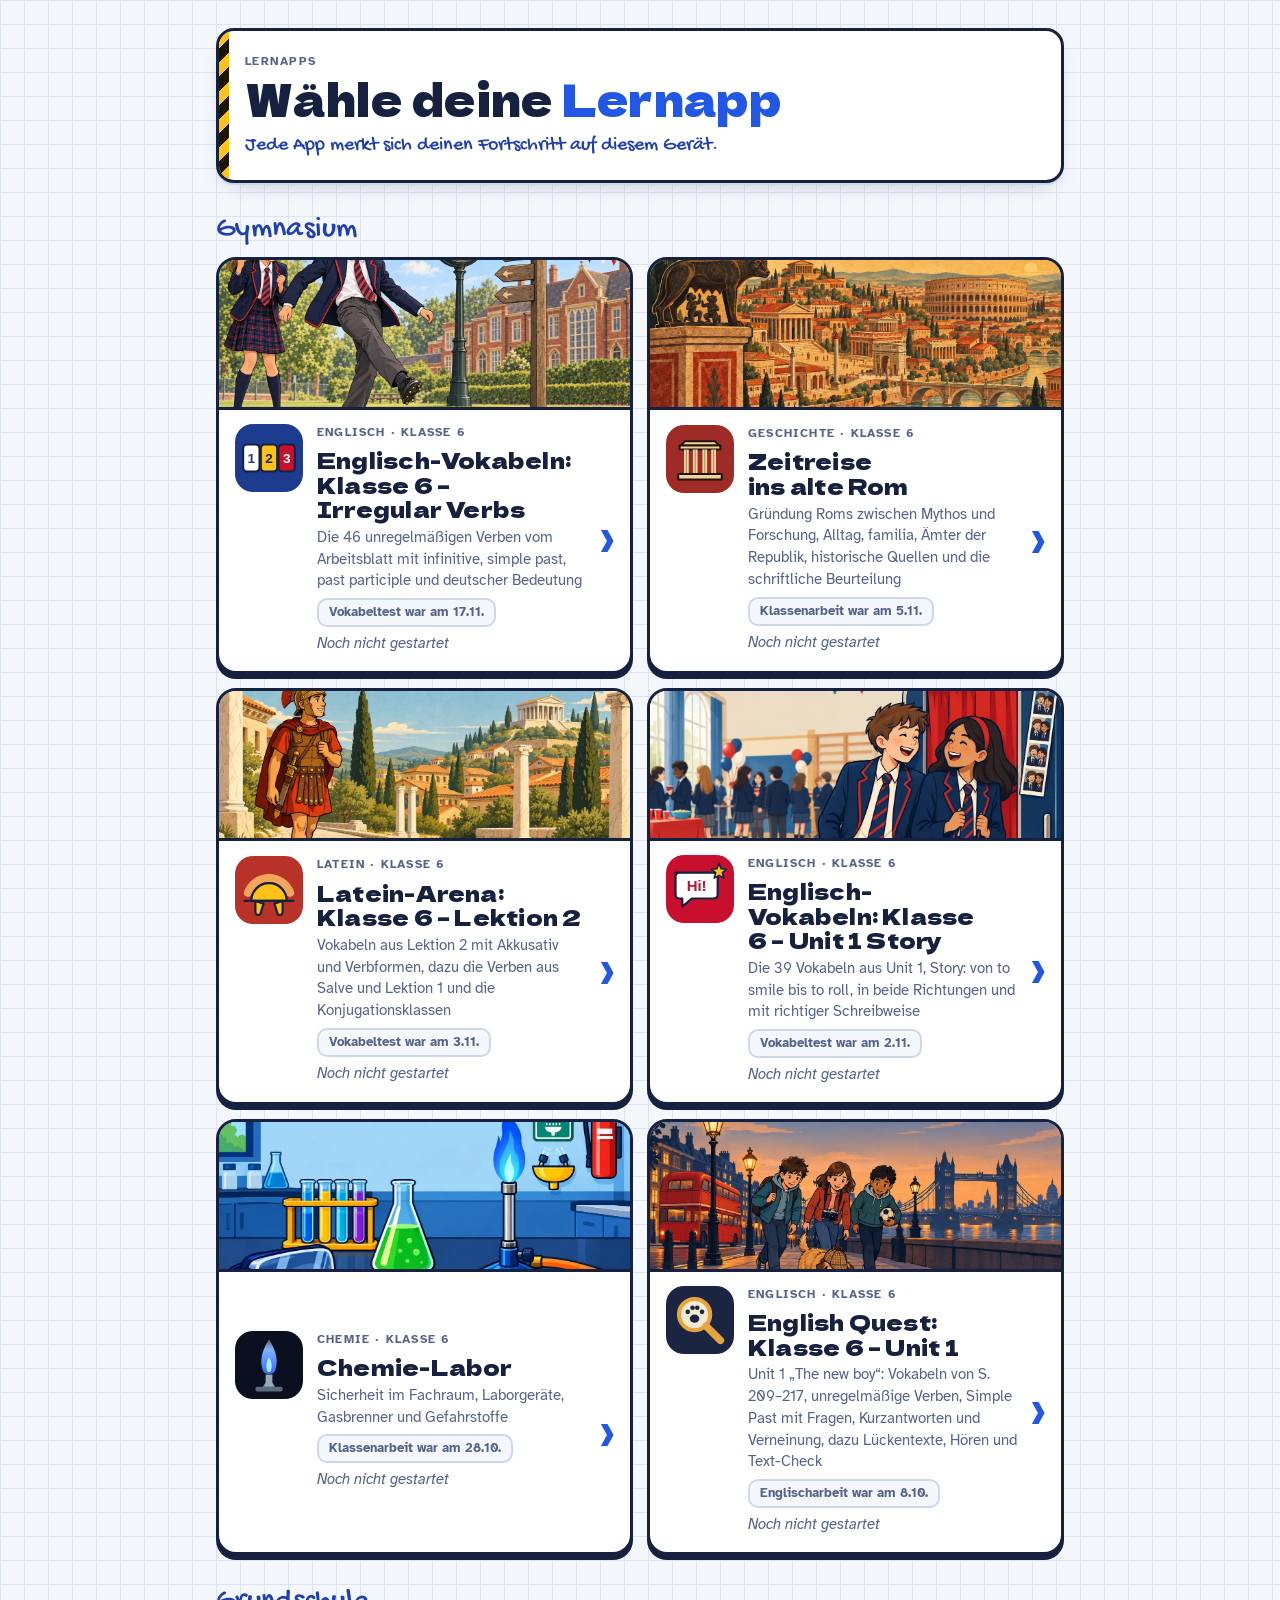
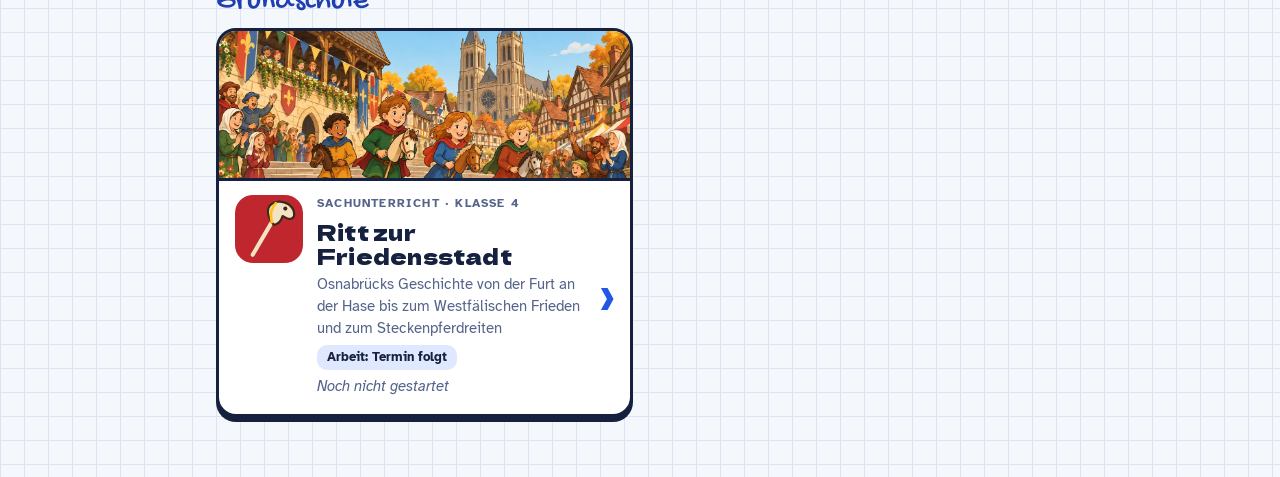
==== commit 54f98c66: "Add irregular verbs app for the English vocabulary test New app english-irregular-verbs with the 46 " ====
--- a/index.html
+++ b/index.html
@@ -161,6 +161,8 @@
 .tr-legend i, .tr-list summary i { width: 14px; height: 14px; border-radius: 50%; display: inline-block; }
 .tr-legend b { text-align: right; font-variant-numeric: tabular-nums; }
 .tr-legend em { font-style: normal; color: var(--ink-soft); font-variant-numeric: tabular-nums; }
+.tr-stars { display: flex; gap: 10px; align-items: center; text-align: left; margin: 16px 0 0; padding: 10px 12px; border-radius: 14px; background: var(--paper); border: 2px solid var(--line); font-size: 15px; }
+.tr-stars svg { width: 28px; height: 28px; flex: none; }
 .tr-how { color: var(--ink-soft); font-size: 15px; text-align: left; margin: 16px 0; }
 .trainer .actions { display: flex; gap: 12px; justify-content: center; flex-wrap: wrap; margin-bottom: 20px; }
 .tr-list { text-align: left; border-top: 2px solid var(--line); padding: 10px 0; }
@@ -566,6 +568,12 @@
   *, *::before, *::after { animation-duration: .01ms !important; animation-iteration-count: 1 !important; transition-duration: .01ms !important; }
 }
 
+/* Listen button of the optional speech module (core/modules/speech.js). */
+.say { display: inline-grid; place-items: center; width: 30px; height: 30px; margin-left: 6px; vertical-align: middle; border: 2px solid var(--line); border-radius: 50%; background: var(--card); color: var(--accent); cursor: pointer; padding: 0; font-style: normal; }
+.say svg { width: 16px; height: 16px; }
+.type-word .say { width: 38px; height: 38px; }
+.type-word .say svg { width: 20px; height: 20px; }
+
 /* Start page. Builds on core/core.css (tokens, graph paper, typography). */
 .app.hub { padding-block: 0 60px; }
 .hub-head { margin-top: 28px; padding: 22px 22px 20px 26px; border-radius: 18px; background: var(--card); border: 3px solid var(--ink); box-shadow: var(--shadow); position: relative; overflow: hidden; }
@@ -680,7 +688,7 @@
 
 const SCHOOLS = ["Gymnasium", "Grundschule", "Kita"];
 
-const APPS = [{"id": "ancient-rome", "title": "Zeitreise ins alte Rom", "school": "Gymnasium", "subject": "Geschichte", "grade": "Klasse 6", "about": "Gründung Roms zwischen Mythos und Forschung, Alltag, familia, Ämter der Republik, historische Quellen und die schriftliche Beurteilung", "storeKey": "kla:ancient-rome", "exam": {"kind": "Klassenarbeit", "gender": "f", "date": "2026-11-05", "topics": "Gründung Roms, Alltagsleben, familia, Ämter der Republik, historische Quellen und schriftliche Beurteilung"}, "cover": "apps/ancient-rome/img/hero.webp", "url": "apps/ancient-rome/", "icon": "<svg viewBox=\"0 0 100 100\" xmlns=\"http://www.w3.org/2000/svg\" aria-hidden=\"true\">\n  <rect width=\"100\" height=\"100\" rx=\"22\" fill=\"#9E2B25\"/>\n  <path d=\"M22 30 H78 L72 24 H28 Z\" fill=\"#F2D49B\" stroke=\"#1E1410\" stroke-width=\"3\" stroke-linejoin=\"round\"/>\n  <path d=\"M20 30 H80 V36 H20 Z\" fill=\"#F2D49B\" stroke=\"#1E1410\" stroke-width=\"3\" stroke-linejoin=\"round\"/>\n  <path d=\"M30 36 V72 M43 36 V72 M57 36 V72 M70 36 V72\" stroke=\"#F2D49B\" stroke-width=\"7\"/>\n  <path d=\"M30 36 V72 M43 36 V72 M57 36 V72 M70 36 V72\" stroke=\"#1E1410\" stroke-width=\"1.6\" stroke-dasharray=\"0 0\" opacity=\".35\"/>\n  <path d=\"M18 72 H82 V80 H18 Z\" fill=\"#F2D49B\" stroke=\"#1E1410\" stroke-width=\"3\" stroke-linejoin=\"round\"/>\n</svg>"}, {"id": "chemistry-lab", "title": "Chemie-Labor", "school": "Gymnasium", "subject": "Chemie", "grade": "Klasse 6", "about": "Sicherheit im Fachraum, Laborgeräte, Gasbrenner und Gefahrstoffe", "storeKey": "max-chemie-ka-v1", "exam": {"kind": "Klassenarbeit", "date": "2026-10-28", "topics": "Sicherheit, Experimentieren, Laborgeräte, Gasbrenner und Gefahrstoffe"}, "cover": "apps/chemistry-lab/img/hero.webp", "url": "apps/chemistry-lab/", "icon": "<svg viewBox=\"0 0 100 100\" xmlns=\"http://www.w3.org/2000/svg\" aria-hidden=\"true\">\n  <defs><linearGradient id=\"chemistry-lab-icon-flame\" x1=\"0\" y1=\"1\" x2=\"0\" y2=\"0\"><stop offset=\"0\" stop-color=\"#2E6BFF\"/><stop offset=\".7\" stop-color=\"#7FB2FF\"/><stop offset=\"1\" stop-color=\"#C9E4FF\" stop-opacity=\".3\"/></linearGradient></defs>\n  <rect width=\"100\" height=\"100\" rx=\"22\" fill=\"#0B1020\"/>\n  <path d=\"M50 12 C61 30 64 44 59 58 C57 65 43 65 41 58 C36 44 39 30 50 12 Z\" fill=\"url(#chemistry-lab-icon-flame)\"/>\n  <path d=\"M50 38 C54 46 55 52 53 58 C52 61 48 61 47 58 C45 52 46 46 50 38 Z\" fill=\"#A8ECFF\"/>\n  <rect x=\"45\" y=\"64\" width=\"10\" height=\"18\" fill=\"#9AA6BB\"/>\n  <path d=\"M41 82 L45 76 H55 L59 82 Z\" fill=\"#9AA6BB\"/>\n  <rect x=\"30\" y=\"82\" width=\"40\" height=\"7\" rx=\"3\" fill=\"#5E6A82\"/>\n</svg>"}, {"id": "english-quest", "title": "English Quest: Klasse 6 – Unit 1", "school": "Gymnasium", "subject": "Englisch", "grade": "Klasse 6", "about": "Unit 1 „The new boy“: Vokabeln von S. 209–217, unregelmäßige Verben, Simple Past mit Fragen, Kurzantworten und Verneinung, dazu Lückentexte, Hören und Text-Check", "storeKey": "kla:english-quest", "exam": {"kind": "Englischarbeit", "gender": "f", "date": "2026-10-08", "topics": "Simple Past mit Fragen, Kurzantworten und Verneinung, unregelmäßige Verben und die Vokabeln von S. 209–217"}, "cover": "apps/english-quest/img/hero.webp", "url": "apps/english-quest/", "icon": "<svg viewBox=\"0 0 100 100\" xmlns=\"http://www.w3.org/2000/svg\" aria-hidden=\"true\">\n  <rect width=\"100\" height=\"100\" rx=\"22\" fill=\"#1B2440\"/>\n  <circle cx=\"42\" cy=\"42\" r=\"23\" fill=\"#F4E9D2\" stroke=\"#E8A33D\" stroke-width=\"6\"/>\n  <path d=\"M59 59 L80 80\" stroke=\"#E8A33D\" stroke-width=\"11\" stroke-linecap=\"round\"/>\n  <g fill=\"#1B2440\"><ellipse cx=\"42\" cy=\"48\" rx=\"7\" ry=\"6\"/><circle cx=\"32\" cy=\"38\" r=\"3.4\"/><circle cx=\"39\" cy=\"32\" r=\"3.4\"/><circle cx=\"46\" cy=\"32\" r=\"3.4\"/><circle cx=\"53\" cy=\"38\" r=\"3.4\"/></g>\n</svg>"}, {"id": "english-unit-1-story", "title": "Englisch-Vokabeln: Klasse 6 – Unit 1 Story", "school": "Gymnasium", "subject": "Englisch", "grade": "Klasse 6", "about": "Die 39 Vokabeln aus Unit 1, Story: von to smile bis to roll, in beide Richtungen und mit richtiger Schreibweise", "storeKey": "kla:english-unit-1-story", "exam": {"kind": "Vokabeltest", "gender": "m", "date": "2026-11-02", "topics": "Vokabeln aus Unit 1, Story (S. 218–220), von to smile bis to roll"}, "cover": "apps/english-unit-1-story/img/hero.webp", "url": "apps/english-unit-1-story/", "icon": "<svg viewBox=\"0 0 100 100\" xmlns=\"http://www.w3.org/2000/svg\" aria-hidden=\"true\">\n  <rect width=\"100\" height=\"100\" rx=\"22\" fill=\"#C8102E\"/>\n  <path d=\"M14 26 H70 Q76 26 76 32 V58 Q76 64 70 64 H38 L24 76 V64 H20 Q14 64 14 58 V32 Q14 26 20 26 Z\" fill=\"#FFFFFF\" stroke=\"#15213F\" stroke-width=\"3.2\" stroke-linejoin=\"round\"/>\n  <text x=\"45\" y=\"53\" text-anchor=\"middle\" font-family=\"Arial Black, sans-serif\" font-weight=\"900\" font-size=\"22\" fill=\"#C8102E\">Hi!</text>\n  <path d=\"M78 12 L81 20 L89 21 L83 26 L85 34 L78 30 L71 34 L73 26 L67 21 L75 20 Z\" fill=\"#FFC21A\" stroke=\"#15213F\" stroke-width=\"2.4\" stroke-linejoin=\"round\"/>\n</svg>"}, {"id": "latin-lesson-2", "title": "Latein-Arena: Klasse 6 – Lektion 2", "school": "Gymnasium", "subject": "Latein", "grade": "Klasse 6", "about": "Vokabeln aus Lektion 2 mit Akkusativ und Verbformen, dazu die Verben aus Salve und Lektion 1 und die Konjugationsklassen", "storeKey": "kla:latin-lesson-2", "exam": {"kind": "Vokabeltest", "gender": "m", "date": "2026-11-03", "topics": "Vokabeln aus Lektion 2, Verben aus Salve und Lektion 1, Akkusativ, Verbformen und Konjugationsklassen"}, "cover": "apps/latin-lesson-2/img/hero.webp", "url": "apps/latin-lesson-2/", "icon": "<svg viewBox=\"0 0 100 100\" xmlns=\"http://www.w3.org/2000/svg\" aria-hidden=\"true\">\n  <rect width=\"100\" height=\"100\" rx=\"22\" fill=\"#B8322A\"/>\n  <path d=\"M19 54 A33 33 0 0 1 81 54\" fill=\"none\" stroke=\"#F2A65A\" stroke-width=\"12\" stroke-linecap=\"round\"/>\n  <path d=\"M24 66 A26 26 0 0 1 76 66 Z\" fill=\"#FFC21A\" stroke=\"#15213F\" stroke-width=\"3.2\" stroke-linejoin=\"round\"/>\n  <path d=\"M30 66 V82 Q30 88 37 86 L42 70 Z M70 66 V82 Q70 88 63 86 L58 70 Z\" fill=\"#FFC21A\" stroke=\"#15213F\" stroke-width=\"3.2\" stroke-linejoin=\"round\"/>\n  <path d=\"M14 66 H86\" stroke=\"#15213F\" stroke-width=\"3.2\" stroke-linecap=\"round\"/>\n</svg>"}, {"id": "peace-city-ride", "title": "Ritt zur Friedensstadt", "school": "Grundschule", "subject": "Sachunterricht", "grade": "Klasse 4", "about": "Osnabrücks Geschichte von der Furt an der Hase bis zum Westfälischen Frieden und zum Steckenpferdreiten", "storeKey": "kla:peace-city-ride", "exam": {"kind": "Arbeit", "gender": "f", "topics": "Entstehung Osnabrücks, Reformation, Dreißigjähriger Krieg, Westfälischer Friede und Steckenpferdreiten"}, "cover": "apps/peace-city-ride/img/hero.webp", "url": "apps/peace-city-ride/", "icon": "<svg viewBox=\"0 0 100 100\" xmlns=\"http://www.w3.org/2000/svg\" aria-hidden=\"true\">\n  <rect width=\"100\" height=\"100\" rx=\"22\" fill=\"#C0262D\"/>\n  <path d=\"M26 88 L60 30\" stroke=\"#F4E3C3\" stroke-width=\"6\" stroke-linecap=\"round\"/>\n  <path d=\"M54 40 C44 24 48 12 62 10 C74 8 86 16 87 27 C88 34 82 37 76 34 L70 31 C68 38 63 43 57 44 Z\" fill=\"#F4E3C3\" stroke=\"#3A2A1A\" stroke-width=\"3.2\" stroke-linejoin=\"round\"/>\n  <path d=\"M60 12 C54 18 51 27 54 40\" stroke=\"#FFC21A\" stroke-width=\"4\" fill=\"none\" stroke-linecap=\"round\"/>\n  <circle cx=\"74\" cy=\"20\" r=\"3\" fill=\"#3A2A1A\"/>\n</svg>"}];
+const APPS = [{"id": "ancient-rome", "title": "Zeitreise ins alte Rom", "school": "Gymnasium", "subject": "Geschichte", "grade": "Klasse 6", "about": "Gründung Roms zwischen Mythos und Forschung, Alltag, familia, Ämter der Republik, historische Quellen und die schriftliche Beurteilung", "storeKey": "kla:ancient-rome", "exam": {"kind": "Klassenarbeit", "gender": "f", "date": "2026-11-05", "topics": "Gründung Roms, Alltagsleben, familia, Ämter der Republik, historische Quellen und schriftliche Beurteilung"}, "cover": "apps/ancient-rome/img/hero.webp", "url": "apps/ancient-rome/", "icon": "<svg viewBox=\"0 0 100 100\" xmlns=\"http://www.w3.org/2000/svg\" aria-hidden=\"true\">\n  <rect width=\"100\" height=\"100\" rx=\"22\" fill=\"#9E2B25\"/>\n  <path d=\"M22 30 H78 L72 24 H28 Z\" fill=\"#F2D49B\" stroke=\"#1E1410\" stroke-width=\"3\" stroke-linejoin=\"round\"/>\n  <path d=\"M20 30 H80 V36 H20 Z\" fill=\"#F2D49B\" stroke=\"#1E1410\" stroke-width=\"3\" stroke-linejoin=\"round\"/>\n  <path d=\"M30 36 V72 M43 36 V72 M57 36 V72 M70 36 V72\" stroke=\"#F2D49B\" stroke-width=\"7\"/>\n  <path d=\"M30 36 V72 M43 36 V72 M57 36 V72 M70 36 V72\" stroke=\"#1E1410\" stroke-width=\"1.6\" stroke-dasharray=\"0 0\" opacity=\".35\"/>\n  <path d=\"M18 72 H82 V80 H18 Z\" fill=\"#F2D49B\" stroke=\"#1E1410\" stroke-width=\"3\" stroke-linejoin=\"round\"/>\n</svg>"}, {"id": "chemistry-lab", "title": "Chemie-Labor", "school": "Gymnasium", "subject": "Chemie", "grade": "Klasse 6", "about": "Sicherheit im Fachraum, Laborgeräte, Gasbrenner und Gefahrstoffe", "storeKey": "max-chemie-ka-v1", "exam": {"kind": "Klassenarbeit", "date": "2026-10-28", "topics": "Sicherheit, Experimentieren, Laborgeräte, Gasbrenner und Gefahrstoffe"}, "cover": "apps/chemistry-lab/img/hero.webp", "url": "apps/chemistry-lab/", "icon": "<svg viewBox=\"0 0 100 100\" xmlns=\"http://www.w3.org/2000/svg\" aria-hidden=\"true\">\n  <defs><linearGradient id=\"chemistry-lab-icon-flame\" x1=\"0\" y1=\"1\" x2=\"0\" y2=\"0\"><stop offset=\"0\" stop-color=\"#2E6BFF\"/><stop offset=\".7\" stop-color=\"#7FB2FF\"/><stop offset=\"1\" stop-color=\"#C9E4FF\" stop-opacity=\".3\"/></linearGradient></defs>\n  <rect width=\"100\" height=\"100\" rx=\"22\" fill=\"#0B1020\"/>\n  <path d=\"M50 12 C61 30 64 44 59 58 C57 65 43 65 41 58 C36 44 39 30 50 12 Z\" fill=\"url(#chemistry-lab-icon-flame)\"/>\n  <path d=\"M50 38 C54 46 55 52 53 58 C52 61 48 61 47 58 C45 52 46 46 50 38 Z\" fill=\"#A8ECFF\"/>\n  <rect x=\"45\" y=\"64\" width=\"10\" height=\"18\" fill=\"#9AA6BB\"/>\n  <path d=\"M41 82 L45 76 H55 L59 82 Z\" fill=\"#9AA6BB\"/>\n  <rect x=\"30\" y=\"82\" width=\"40\" height=\"7\" rx=\"3\" fill=\"#5E6A82\"/>\n</svg>"}, {"id": "english-irregular-verbs", "title": "Englisch-Vokabeln: Klasse 6 – Irregular Verbs", "school": "Gymnasium", "subject": "Englisch", "grade": "Klasse 6", "about": "Die 46 unregelmäßigen Verben vom Arbeitsblatt mit infinitive, simple past, past participle und deutscher Bedeutung", "storeKey": "kla:english-irregular-verbs", "exam": {"kind": "Vokabeltest", "gender": "m", "date": "2026-11-17", "topics": "Irregular Verbs: die 46 Verben vom Arbeitsblatt (to be bis to write) mit allen drei Formen"}, "cover": "apps/english-irregular-verbs/img/hero.webp", "url": "apps/english-irregular-verbs/", "icon": "<svg viewBox=\"0 0 100 100\" xmlns=\"http://www.w3.org/2000/svg\" aria-hidden=\"true\">\n  <rect width=\"100\" height=\"100\" rx=\"22\" fill=\"#1D3C8F\"/>\n  <rect x=\"12\" y=\"30\" width=\"24\" height=\"40\" rx=\"6\" fill=\"#FFFFFF\" stroke=\"#15213F\" stroke-width=\"3\"/>\n  <rect x=\"38\" y=\"30\" width=\"24\" height=\"40\" rx=\"6\" fill=\"#FFC21A\" stroke=\"#15213F\" stroke-width=\"3\"/>\n  <rect x=\"64\" y=\"30\" width=\"24\" height=\"40\" rx=\"6\" fill=\"#C8102E\" stroke=\"#15213F\" stroke-width=\"3\"/>\n  <text x=\"24\" y=\"58\" text-anchor=\"middle\" font-family=\"Arial Black, sans-serif\" font-weight=\"900\" font-size=\"20\" fill=\"#1D3C8F\">1</text>\n  <text x=\"50\" y=\"58\" text-anchor=\"middle\" font-family=\"Arial Black, sans-serif\" font-weight=\"900\" font-size=\"20\" fill=\"#15213F\">2</text>\n  <text x=\"76\" y=\"58\" text-anchor=\"middle\" font-family=\"Arial Black, sans-serif\" font-weight=\"900\" font-size=\"20\" fill=\"#FFFFFF\">3</text>\n</svg>"}, {"id": "english-quest", "title": "English Quest: Klasse 6 – Unit 1", "school": "Gymnasium", "subject": "Englisch", "grade": "Klasse 6", "about": "Unit 1 „The new boy“: Vokabeln von S. 209–217, unregelmäßige Verben, Simple Past mit Fragen, Kurzantworten und Verneinung, dazu Lückentexte, Hören und Text-Check", "storeKey": "kla:english-quest", "exam": {"kind": "Englischarbeit", "gender": "f", "date": "2026-10-08", "topics": "Simple Past mit Fragen, Kurzantworten und Verneinung, unregelmäßige Verben und die Vokabeln von S. 209–217"}, "cover": "apps/english-quest/img/hero.webp", "url": "apps/english-quest/", "icon": "<svg viewBox=\"0 0 100 100\" xmlns=\"http://www.w3.org/2000/svg\" aria-hidden=\"true\">\n  <rect width=\"100\" height=\"100\" rx=\"22\" fill=\"#1B2440\"/>\n  <circle cx=\"42\" cy=\"42\" r=\"23\" fill=\"#F4E9D2\" stroke=\"#E8A33D\" stroke-width=\"6\"/>\n  <path d=\"M59 59 L80 80\" stroke=\"#E8A33D\" stroke-width=\"11\" stroke-linecap=\"round\"/>\n  <g fill=\"#1B2440\"><ellipse cx=\"42\" cy=\"48\" rx=\"7\" ry=\"6\"/><circle cx=\"32\" cy=\"38\" r=\"3.4\"/><circle cx=\"39\" cy=\"32\" r=\"3.4\"/><circle cx=\"46\" cy=\"32\" r=\"3.4\"/><circle cx=\"53\" cy=\"38\" r=\"3.4\"/></g>\n</svg>"}, {"id": "english-unit-1-story", "title": "Englisch-Vokabeln: Klasse 6 – Unit 1 Story", "school": "Gymnasium", "subject": "Englisch", "grade": "Klasse 6", "about": "Die 39 Vokabeln aus Unit 1, Story: von to smile bis to roll, in beide Richtungen und mit richtiger Schreibweise", "storeKey": "kla:english-unit-1-story", "exam": {"kind": "Vokabeltest", "gender": "m", "date": "2026-11-02", "topics": "Vokabeln aus Unit 1, Story (S. 218–220), von to smile bis to roll"}, "cover": "apps/english-unit-1-story/img/hero.webp", "url": "apps/english-unit-1-story/", "icon": "<svg viewBox=\"0 0 100 100\" xmlns=\"http://www.w3.org/2000/svg\" aria-hidden=\"true\">\n  <rect width=\"100\" height=\"100\" rx=\"22\" fill=\"#C8102E\"/>\n  <path d=\"M14 26 H70 Q76 26 76 32 V58 Q76 64 70 64 H38 L24 76 V64 H20 Q14 64 14 58 V32 Q14 26 20 26 Z\" fill=\"#FFFFFF\" stroke=\"#15213F\" stroke-width=\"3.2\" stroke-linejoin=\"round\"/>\n  <text x=\"45\" y=\"53\" text-anchor=\"middle\" font-family=\"Arial Black, sans-serif\" font-weight=\"900\" font-size=\"22\" fill=\"#C8102E\">Hi!</text>\n  <path d=\"M78 12 L81 20 L89 21 L83 26 L85 34 L78 30 L71 34 L73 26 L67 21 L75 20 Z\" fill=\"#FFC21A\" stroke=\"#15213F\" stroke-width=\"2.4\" stroke-linejoin=\"round\"/>\n</svg>"}, {"id": "latin-lesson-2", "title": "Latein-Arena: Klasse 6 – Lektion 2", "school": "Gymnasium", "subject": "Latein", "grade": "Klasse 6", "about": "Vokabeln aus Lektion 2 mit Akkusativ und Verbformen, dazu die Verben aus Salve und Lektion 1 und die Konjugationsklassen", "storeKey": "kla:latin-lesson-2", "exam": {"kind": "Vokabeltest", "gender": "m", "date": "2026-11-03", "topics": "Vokabeln aus Lektion 2, Verben aus Salve und Lektion 1, Akkusativ, Verbformen und Konjugationsklassen"}, "cover": "apps/latin-lesson-2/img/hero.webp", "url": "apps/latin-lesson-2/", "icon": "<svg viewBox=\"0 0 100 100\" xmlns=\"http://www.w3.org/2000/svg\" aria-hidden=\"true\">\n  <rect width=\"100\" height=\"100\" rx=\"22\" fill=\"#B8322A\"/>\n  <path d=\"M19 54 A33 33 0 0 1 81 54\" fill=\"none\" stroke=\"#F2A65A\" stroke-width=\"12\" stroke-linecap=\"round\"/>\n  <path d=\"M24 66 A26 26 0 0 1 76 66 Z\" fill=\"#FFC21A\" stroke=\"#15213F\" stroke-width=\"3.2\" stroke-linejoin=\"round\"/>\n  <path d=\"M30 66 V82 Q30 88 37 86 L42 70 Z M70 66 V82 Q70 88 63 86 L58 70 Z\" fill=\"#FFC21A\" stroke=\"#15213F\" stroke-width=\"3.2\" stroke-linejoin=\"round\"/>\n  <path d=\"M14 66 H86\" stroke=\"#15213F\" stroke-width=\"3.2\" stroke-linecap=\"round\"/>\n</svg>"}, {"id": "peace-city-ride", "title": "Ritt zur Friedensstadt", "school": "Grundschule", "subject": "Sachunterricht", "grade": "Klasse 4", "about": "Osnabrücks Geschichte von der Furt an der Hase bis zum Westfälischen Frieden und zum Steckenpferdreiten", "storeKey": "kla:peace-city-ride", "exam": {"kind": "Arbeit", "gender": "f", "topics": "Entstehung Osnabrücks, Reformation, Dreißigjähriger Krieg, Westfälischer Friede und Steckenpferdreiten"}, "cover": "apps/peace-city-ride/img/hero.webp", "url": "apps/peace-city-ride/", "icon": "<svg viewBox=\"0 0 100 100\" xmlns=\"http://www.w3.org/2000/svg\" aria-hidden=\"true\">\n  <rect width=\"100\" height=\"100\" rx=\"22\" fill=\"#C0262D\"/>\n  <path d=\"M26 88 L60 30\" stroke=\"#F4E3C3\" stroke-width=\"6\" stroke-linecap=\"round\"/>\n  <path d=\"M54 40 C44 24 48 12 62 10 C74 8 86 16 87 27 C88 34 82 37 76 34 L70 31 C68 38 63 43 57 44 Z\" fill=\"#F4E3C3\" stroke=\"#3A2A1A\" stroke-width=\"3.2\" stroke-linejoin=\"round\"/>\n  <path d=\"M60 12 C54 18 51 27 54 40\" stroke=\"#FFC21A\" stroke-width=\"4\" fill=\"none\" stroke-linecap=\"round\"/>\n  <circle cx=\"74\" cy=\"20\" r=\"3\" fill=\"#3A2A1A\"/>\n</svg>"}];
 
 // Start page: lists every app (APPS is injected by build.py) grouped by school (no names: the site is public),
 // with exam countdown and the progress each app stored on this device.
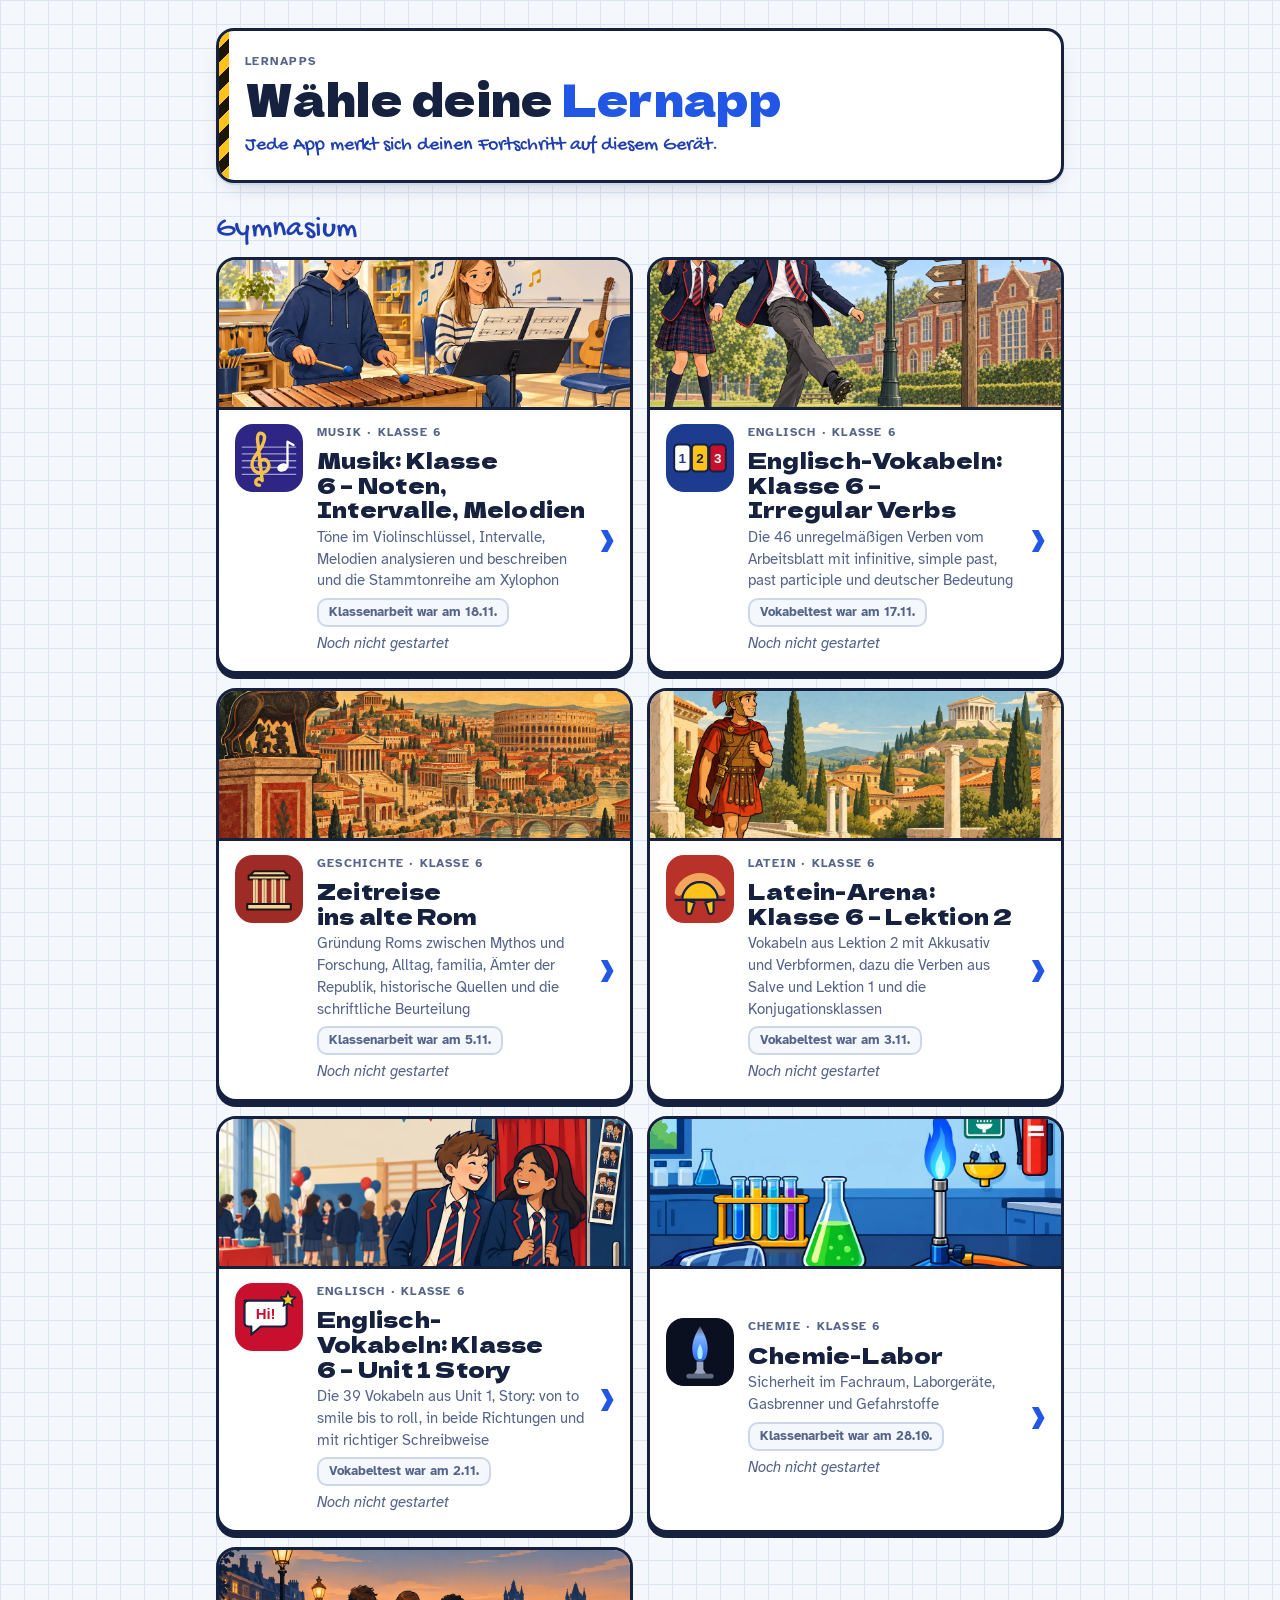
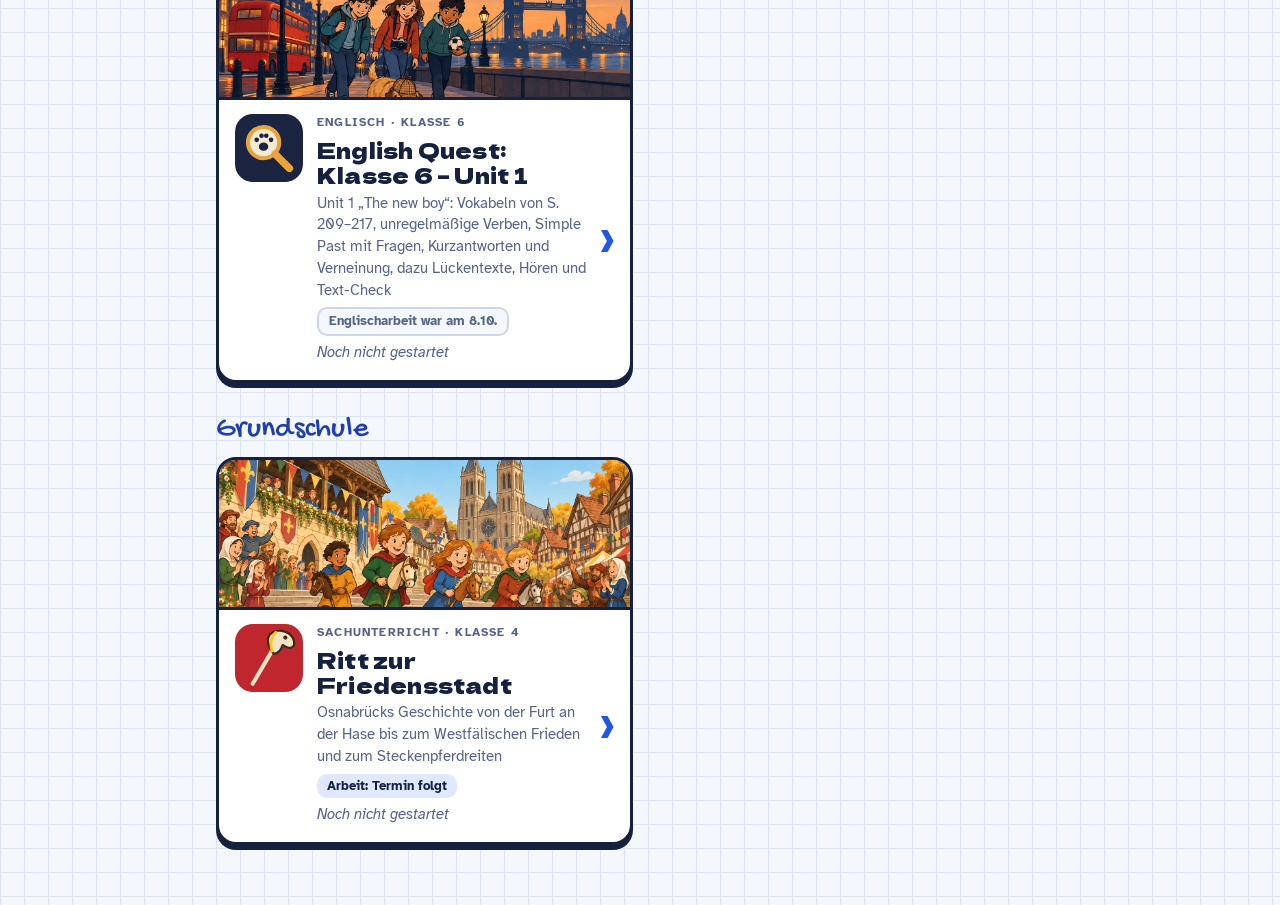
==== commit 2c062211: "Add music app for the grade 6 test on notes, intervals and melodies New app music-melodies: treble c" ====
--- a/index.html
+++ b/index.html
@@ -574,6 +574,67 @@
 .type-word .say { width: 38px; height: 38px; }
 .type-word .say svg { width: 20px; height: 20px; }
 
+/* Competence sheet on the start page (core/checklist.js). */
+.checklist { margin: 22px 0 8px; background: var(--card); border: 3px solid var(--ink); border-radius: 22px; padding: 16px 14px 10px; box-shadow: var(--shadow); }
+.cl-head h2 { font-family: var(--f-display); font-size: 22px; margin: 0 0 4px; }
+.cl-head p { margin: 0 0 10px; color: var(--ink-soft); font-size: 15px; }
+.cl-cols, .cl-row { display: grid; grid-template-columns: 1fr repeat(4, 30px); gap: 4px; align-items: center; }
+.cl-cols span { font-size: 10px; font-weight: 700; color: var(--ink-soft); text-align: center; writing-mode: vertical-rl; transform: rotate(180deg); justify-self: center; line-height: 1.1; }
+.cl-row { width: 100%; text-align: left; background: none; border: 0; border-top: 2px solid var(--line); padding: 9px 0; color: var(--ink); font: inherit; cursor: pointer; }
+.cl-row.cl-free { cursor: default; }
+.cl-text { font-size: 15px; line-height: 1.35; min-width: 0; }
+.cl-text small { display: block; font-size: 12px; color: var(--ink-soft); margin-top: 2px; }
+.cl-text em { display: block; font-size: 13px; color: var(--accent); margin-top: 3px; }
+.cl-box { width: 24px; height: 24px; justify-self: center; border: 2px solid var(--line); border-radius: 7px; display: grid; place-items: center; font-weight: 700; font-size: 14px; color: #fff; }
+.cl-box.on.c0 { background: var(--good); border-color: var(--good); }
+.cl-box.on.c1 { background: var(--gold); border-color: var(--gold); color: var(--ink); }
+.cl-box.on.c2 { background: var(--accent-2); border-color: var(--accent-2); }
+.cl-box.on.c3 { background: var(--bad); border-color: var(--bad); }
+
+/* Staff, xylophone and melodies of the optional music module (core/modules/music.js). */
+.staff { display: block; width: 100%; height: auto; margin: 6px auto; overflow: visible; }
+.staff .st-line { stroke: var(--ink); stroke-width: 1.1; }
+.staff .st-clef { font-family: 'Noto Music', serif; font-size: 50px; fill: var(--ink); }
+.staff .st-meter { font-family: var(--f-display); font-size: 19px; fill: var(--ink); text-anchor: middle; }
+.staff .st-head { fill: var(--ink); stroke: var(--ink); stroke-width: 1.4; }
+.staff .st-head.hollow { fill: var(--card); stroke-width: 2; }
+.staff .st-stem, .staff .st-flag { stroke: var(--ink); stroke-width: 1.5; fill: none; }
+.staff .st-dot, .staff .st-rest { fill: var(--ink); }
+.staff .st-label { font-family: var(--f-body); font-size: 12px; font-weight: 700; fill: var(--pen, var(--ink)); text-anchor: middle; }
+.staff .st-num { font-family: var(--f-body); font-size: 11px; font-weight: 700; fill: var(--ink-soft); text-anchor: middle; }
+.staff .st-mark { font-family: var(--f-body); font-size: 9.5px; font-weight: 700; fill: var(--accent); text-anchor: middle; }
+.staff .hi, .staff .st-label.hi { fill: var(--accent); stroke: var(--accent); }
+.staff .st-head.hollow.hi { fill: var(--accent-soft); }
+.staff .placed { fill: var(--accent); stroke: var(--accent); }
+.staff .good { fill: var(--good); stroke: var(--good); }
+.staff .bad { fill: var(--bad); stroke: var(--bad); }
+.staff .st-label.good, .staff .st-label.bad { stroke: none; }
+.staff .st-head.playing { fill: var(--gold); stroke: var(--gold); }
+.question .staff, .type-word .staff { max-height: 190px; }
+/* Staves inside the reward games sit on a white card, the pitch behind them is dark. */
+.scorer-q .staff { --ink: #1B1A33; --card: #FFFFFF; --pen: #2B2470; background: #FFFFFF; border-radius: 12px; max-width: 280px; max-height: 150px; margin: 8px auto 0; }
+.scorer-q .melody-card { --ink: #1B1A33; --card: #FFFFFF; --line: #DAD7CA; text-align: left; }
+.scorer-q .melody-card .staff { max-height: none; margin: 2px auto; }
+.staffpick { background: var(--card); border: 2px solid var(--line); border-radius: 16px; padding: 6px 10px; touch-action: manipulation; }
+.staffpick svg { cursor: crosshair; }
+.sp-tip { font-size: 13px; margin: 2px 0 4px; text-align: center; }
+
+.xylo { display: flex; align-items: center; gap: 5px; height: 150px; padding: 10px 8px; margin: 10px 0 6px; border-radius: 16px; background: linear-gradient(transparent 32%, #6B4A2B 32%, #6B4A2B 38%, transparent 38%, transparent 62%, #6B4A2B 62%, #6B4A2B 68%, transparent 68%); }
+.xbar { flex: 1; height: var(--h); min-width: 0; border: 2px solid #8A5A2B; border-radius: 8px; background: linear-gradient(90deg, #E9C38C, #F6DDB0 45%, #DDAE6F); box-shadow: 0 3px 0 #9A6A35; cursor: pointer; display: flex; align-items: flex-end; justify-content: center; padding: 0 0 8px; font-family: var(--f-display); font-size: 15px; color: #4A2F14; touch-action: manipulation; }
+.xbar.hit { animation: xhit .25s ease; }
+@keyframes xhit { 50% { transform: translateY(4px) scale(.97); filter: brightness(1.15); } }
+.xy-picked { display: flex; flex-wrap: wrap; gap: 6px; min-height: 36px; justify-content: center; }
+.xy-picked span { min-width: 36px; height: 34px; padding: 0 6px; border-radius: 10px; border: 2px dashed var(--line); display: grid; place-items: center; font-weight: 700; color: var(--ink-soft); }
+.xy-picked span.on { border-style: solid; border-color: var(--accent); color: var(--ink); background: var(--accent-soft); }
+.xy-picked span.right { border-color: var(--good); background: var(--good-soft); }
+.xy-picked span.wrong { border-color: var(--bad); background: var(--bad-soft); }
+.xy-listen, .xy-tools { display: flex; justify-content: center; gap: 8px; margin: 6px 0; }
+.btn.listen svg, .xy-listen svg { width: 18px; height: 18px; vertical-align: -3px; margin-right: 6px; }
+.melody-card { background: var(--card); border: 2px solid var(--line); border-radius: 14px; padding: 8px 10px; margin: 10px 0; overflow-x: auto; }
+.melody-card .staff { margin: 2px auto; }
+.melody-card .mc-head { display: flex; align-items: center; justify-content: space-between; gap: 8px; flex-wrap: wrap; font: 700 15px/1.3 var(--f-body); color: var(--ink); text-align: left; }
+.melody-card .mc-head .btn { font: 700 13px var(--f-body); }
+
 /* Start page. Builds on core/core.css (tokens, graph paper, typography). */
 .app.hub { padding-block: 0 60px; }
 .hub-head { margin-top: 28px; padding: 22px 22px 20px 26px; border-radius: 18px; background: var(--card); border: 3px solid var(--ink); box-shadow: var(--shadow); position: relative; overflow: hidden; }
@@ -688,7 +749,7 @@
 
 const SCHOOLS = ["Gymnasium", "Grundschule", "Kita"];
 
-const APPS = [{"id": "ancient-rome", "title": "Zeitreise ins alte Rom", "school": "Gymnasium", "subject": "Geschichte", "grade": "Klasse 6", "about": "Gründung Roms zwischen Mythos und Forschung, Alltag, familia, Ämter der Republik, historische Quellen und die schriftliche Beurteilung", "storeKey": "kla:ancient-rome", "exam": {"kind": "Klassenarbeit", "gender": "f", "date": "2026-11-05", "topics": "Gründung Roms, Alltagsleben, familia, Ämter der Republik, historische Quellen und schriftliche Beurteilung"}, "cover": "apps/ancient-rome/img/hero.webp", "url": "apps/ancient-rome/", "icon": "<svg viewBox=\"0 0 100 100\" xmlns=\"http://www.w3.org/2000/svg\" aria-hidden=\"true\">\n  <rect width=\"100\" height=\"100\" rx=\"22\" fill=\"#9E2B25\"/>\n  <path d=\"M22 30 H78 L72 24 H28 Z\" fill=\"#F2D49B\" stroke=\"#1E1410\" stroke-width=\"3\" stroke-linejoin=\"round\"/>\n  <path d=\"M20 30 H80 V36 H20 Z\" fill=\"#F2D49B\" stroke=\"#1E1410\" stroke-width=\"3\" stroke-linejoin=\"round\"/>\n  <path d=\"M30 36 V72 M43 36 V72 M57 36 V72 M70 36 V72\" stroke=\"#F2D49B\" stroke-width=\"7\"/>\n  <path d=\"M30 36 V72 M43 36 V72 M57 36 V72 M70 36 V72\" stroke=\"#1E1410\" stroke-width=\"1.6\" stroke-dasharray=\"0 0\" opacity=\".35\"/>\n  <path d=\"M18 72 H82 V80 H18 Z\" fill=\"#F2D49B\" stroke=\"#1E1410\" stroke-width=\"3\" stroke-linejoin=\"round\"/>\n</svg>"}, {"id": "chemistry-lab", "title": "Chemie-Labor", "school": "Gymnasium", "subject": "Chemie", "grade": "Klasse 6", "about": "Sicherheit im Fachraum, Laborgeräte, Gasbrenner und Gefahrstoffe", "storeKey": "max-chemie-ka-v1", "exam": {"kind": "Klassenarbeit", "date": "2026-10-28", "topics": "Sicherheit, Experimentieren, Laborgeräte, Gasbrenner und Gefahrstoffe"}, "cover": "apps/chemistry-lab/img/hero.webp", "url": "apps/chemistry-lab/", "icon": "<svg viewBox=\"0 0 100 100\" xmlns=\"http://www.w3.org/2000/svg\" aria-hidden=\"true\">\n  <defs><linearGradient id=\"chemistry-lab-icon-flame\" x1=\"0\" y1=\"1\" x2=\"0\" y2=\"0\"><stop offset=\"0\" stop-color=\"#2E6BFF\"/><stop offset=\".7\" stop-color=\"#7FB2FF\"/><stop offset=\"1\" stop-color=\"#C9E4FF\" stop-opacity=\".3\"/></linearGradient></defs>\n  <rect width=\"100\" height=\"100\" rx=\"22\" fill=\"#0B1020\"/>\n  <path d=\"M50 12 C61 30 64 44 59 58 C57 65 43 65 41 58 C36 44 39 30 50 12 Z\" fill=\"url(#chemistry-lab-icon-flame)\"/>\n  <path d=\"M50 38 C54 46 55 52 53 58 C52 61 48 61 47 58 C45 52 46 46 50 38 Z\" fill=\"#A8ECFF\"/>\n  <rect x=\"45\" y=\"64\" width=\"10\" height=\"18\" fill=\"#9AA6BB\"/>\n  <path d=\"M41 82 L45 76 H55 L59 82 Z\" fill=\"#9AA6BB\"/>\n  <rect x=\"30\" y=\"82\" width=\"40\" height=\"7\" rx=\"3\" fill=\"#5E6A82\"/>\n</svg>"}, {"id": "english-irregular-verbs", "title": "Englisch-Vokabeln: Klasse 6 – Irregular Verbs", "school": "Gymnasium", "subject": "Englisch", "grade": "Klasse 6", "about": "Die 46 unregelmäßigen Verben vom Arbeitsblatt mit infinitive, simple past, past participle und deutscher Bedeutung", "storeKey": "kla:english-irregular-verbs", "exam": {"kind": "Vokabeltest", "gender": "m", "date": "2026-11-17", "topics": "Irregular Verbs: die 46 Verben vom Arbeitsblatt (to be bis to write) mit allen drei Formen"}, "cover": "apps/english-irregular-verbs/img/hero.webp", "url": "apps/english-irregular-verbs/", "icon": "<svg viewBox=\"0 0 100 100\" xmlns=\"http://www.w3.org/2000/svg\" aria-hidden=\"true\">\n  <rect width=\"100\" height=\"100\" rx=\"22\" fill=\"#1D3C8F\"/>\n  <rect x=\"12\" y=\"30\" width=\"24\" height=\"40\" rx=\"6\" fill=\"#FFFFFF\" stroke=\"#15213F\" stroke-width=\"3\"/>\n  <rect x=\"38\" y=\"30\" width=\"24\" height=\"40\" rx=\"6\" fill=\"#FFC21A\" stroke=\"#15213F\" stroke-width=\"3\"/>\n  <rect x=\"64\" y=\"30\" width=\"24\" height=\"40\" rx=\"6\" fill=\"#C8102E\" stroke=\"#15213F\" stroke-width=\"3\"/>\n  <text x=\"24\" y=\"58\" text-anchor=\"middle\" font-family=\"Arial Black, sans-serif\" font-weight=\"900\" font-size=\"20\" fill=\"#1D3C8F\">1</text>\n  <text x=\"50\" y=\"58\" text-anchor=\"middle\" font-family=\"Arial Black, sans-serif\" font-weight=\"900\" font-size=\"20\" fill=\"#15213F\">2</text>\n  <text x=\"76\" y=\"58\" text-anchor=\"middle\" font-family=\"Arial Black, sans-serif\" font-weight=\"900\" font-size=\"20\" fill=\"#FFFFFF\">3</text>\n</svg>"}, {"id": "english-quest", "title": "English Quest: Klasse 6 – Unit 1", "school": "Gymnasium", "subject": "Englisch", "grade": "Klasse 6", "about": "Unit 1 „The new boy“: Vokabeln von S. 209–217, unregelmäßige Verben, Simple Past mit Fragen, Kurzantworten und Verneinung, dazu Lückentexte, Hören und Text-Check", "storeKey": "kla:english-quest", "exam": {"kind": "Englischarbeit", "gender": "f", "date": "2026-10-08", "topics": "Simple Past mit Fragen, Kurzantworten und Verneinung, unregelmäßige Verben und die Vokabeln von S. 209–217"}, "cover": "apps/english-quest/img/hero.webp", "url": "apps/english-quest/", "icon": "<svg viewBox=\"0 0 100 100\" xmlns=\"http://www.w3.org/2000/svg\" aria-hidden=\"true\">\n  <rect width=\"100\" height=\"100\" rx=\"22\" fill=\"#1B2440\"/>\n  <circle cx=\"42\" cy=\"42\" r=\"23\" fill=\"#F4E9D2\" stroke=\"#E8A33D\" stroke-width=\"6\"/>\n  <path d=\"M59 59 L80 80\" stroke=\"#E8A33D\" stroke-width=\"11\" stroke-linecap=\"round\"/>\n  <g fill=\"#1B2440\"><ellipse cx=\"42\" cy=\"48\" rx=\"7\" ry=\"6\"/><circle cx=\"32\" cy=\"38\" r=\"3.4\"/><circle cx=\"39\" cy=\"32\" r=\"3.4\"/><circle cx=\"46\" cy=\"32\" r=\"3.4\"/><circle cx=\"53\" cy=\"38\" r=\"3.4\"/></g>\n</svg>"}, {"id": "english-unit-1-story", "title": "Englisch-Vokabeln: Klasse 6 – Unit 1 Story", "school": "Gymnasium", "subject": "Englisch", "grade": "Klasse 6", "about": "Die 39 Vokabeln aus Unit 1, Story: von to smile bis to roll, in beide Richtungen und mit richtiger Schreibweise", "storeKey": "kla:english-unit-1-story", "exam": {"kind": "Vokabeltest", "gender": "m", "date": "2026-11-02", "topics": "Vokabeln aus Unit 1, Story (S. 218–220), von to smile bis to roll"}, "cover": "apps/english-unit-1-story/img/hero.webp", "url": "apps/english-unit-1-story/", "icon": "<svg viewBox=\"0 0 100 100\" xmlns=\"http://www.w3.org/2000/svg\" aria-hidden=\"true\">\n  <rect width=\"100\" height=\"100\" rx=\"22\" fill=\"#C8102E\"/>\n  <path d=\"M14 26 H70 Q76 26 76 32 V58 Q76 64 70 64 H38 L24 76 V64 H20 Q14 64 14 58 V32 Q14 26 20 26 Z\" fill=\"#FFFFFF\" stroke=\"#15213F\" stroke-width=\"3.2\" stroke-linejoin=\"round\"/>\n  <text x=\"45\" y=\"53\" text-anchor=\"middle\" font-family=\"Arial Black, sans-serif\" font-weight=\"900\" font-size=\"22\" fill=\"#C8102E\">Hi!</text>\n  <path d=\"M78 12 L81 20 L89 21 L83 26 L85 34 L78 30 L71 34 L73 26 L67 21 L75 20 Z\" fill=\"#FFC21A\" stroke=\"#15213F\" stroke-width=\"2.4\" stroke-linejoin=\"round\"/>\n</svg>"}, {"id": "latin-lesson-2", "title": "Latein-Arena: Klasse 6 – Lektion 2", "school": "Gymnasium", "subject": "Latein", "grade": "Klasse 6", "about": "Vokabeln aus Lektion 2 mit Akkusativ und Verbformen, dazu die Verben aus Salve und Lektion 1 und die Konjugationsklassen", "storeKey": "kla:latin-lesson-2", "exam": {"kind": "Vokabeltest", "gender": "m", "date": "2026-11-03", "topics": "Vokabeln aus Lektion 2, Verben aus Salve und Lektion 1, Akkusativ, Verbformen und Konjugationsklassen"}, "cover": "apps/latin-lesson-2/img/hero.webp", "url": "apps/latin-lesson-2/", "icon": "<svg viewBox=\"0 0 100 100\" xmlns=\"http://www.w3.org/2000/svg\" aria-hidden=\"true\">\n  <rect width=\"100\" height=\"100\" rx=\"22\" fill=\"#B8322A\"/>\n  <path d=\"M19 54 A33 33 0 0 1 81 54\" fill=\"none\" stroke=\"#F2A65A\" stroke-width=\"12\" stroke-linecap=\"round\"/>\n  <path d=\"M24 66 A26 26 0 0 1 76 66 Z\" fill=\"#FFC21A\" stroke=\"#15213F\" stroke-width=\"3.2\" stroke-linejoin=\"round\"/>\n  <path d=\"M30 66 V82 Q30 88 37 86 L42 70 Z M70 66 V82 Q70 88 63 86 L58 70 Z\" fill=\"#FFC21A\" stroke=\"#15213F\" stroke-width=\"3.2\" stroke-linejoin=\"round\"/>\n  <path d=\"M14 66 H86\" stroke=\"#15213F\" stroke-width=\"3.2\" stroke-linecap=\"round\"/>\n</svg>"}, {"id": "peace-city-ride", "title": "Ritt zur Friedensstadt", "school": "Grundschule", "subject": "Sachunterricht", "grade": "Klasse 4", "about": "Osnabrücks Geschichte von der Furt an der Hase bis zum Westfälischen Frieden und zum Steckenpferdreiten", "storeKey": "kla:peace-city-ride", "exam": {"kind": "Arbeit", "gender": "f", "topics": "Entstehung Osnabrücks, Reformation, Dreißigjähriger Krieg, Westfälischer Friede und Steckenpferdreiten"}, "cover": "apps/peace-city-ride/img/hero.webp", "url": "apps/peace-city-ride/", "icon": "<svg viewBox=\"0 0 100 100\" xmlns=\"http://www.w3.org/2000/svg\" aria-hidden=\"true\">\n  <rect width=\"100\" height=\"100\" rx=\"22\" fill=\"#C0262D\"/>\n  <path d=\"M26 88 L60 30\" stroke=\"#F4E3C3\" stroke-width=\"6\" stroke-linecap=\"round\"/>\n  <path d=\"M54 40 C44 24 48 12 62 10 C74 8 86 16 87 27 C88 34 82 37 76 34 L70 31 C68 38 63 43 57 44 Z\" fill=\"#F4E3C3\" stroke=\"#3A2A1A\" stroke-width=\"3.2\" stroke-linejoin=\"round\"/>\n  <path d=\"M60 12 C54 18 51 27 54 40\" stroke=\"#FFC21A\" stroke-width=\"4\" fill=\"none\" stroke-linecap=\"round\"/>\n  <circle cx=\"74\" cy=\"20\" r=\"3\" fill=\"#3A2A1A\"/>\n</svg>"}];
+const APPS = [{"id": "ancient-rome", "title": "Zeitreise ins alte Rom", "school": "Gymnasium", "subject": "Geschichte", "grade": "Klasse 6", "about": "Gründung Roms zwischen Mythos und Forschung, Alltag, familia, Ämter der Republik, historische Quellen und die schriftliche Beurteilung", "storeKey": "kla:ancient-rome", "exam": {"kind": "Klassenarbeit", "gender": "f", "date": "2026-11-05", "topics": "Gründung Roms, Alltagsleben, familia, Ämter der Republik, historische Quellen und schriftliche Beurteilung"}, "cover": "apps/ancient-rome/img/hero.webp", "url": "apps/ancient-rome/", "icon": "<svg viewBox=\"0 0 100 100\" xmlns=\"http://www.w3.org/2000/svg\" aria-hidden=\"true\">\n  <rect width=\"100\" height=\"100\" rx=\"22\" fill=\"#9E2B25\"/>\n  <path d=\"M22 30 H78 L72 24 H28 Z\" fill=\"#F2D49B\" stroke=\"#1E1410\" stroke-width=\"3\" stroke-linejoin=\"round\"/>\n  <path d=\"M20 30 H80 V36 H20 Z\" fill=\"#F2D49B\" stroke=\"#1E1410\" stroke-width=\"3\" stroke-linejoin=\"round\"/>\n  <path d=\"M30 36 V72 M43 36 V72 M57 36 V72 M70 36 V72\" stroke=\"#F2D49B\" stroke-width=\"7\"/>\n  <path d=\"M30 36 V72 M43 36 V72 M57 36 V72 M70 36 V72\" stroke=\"#1E1410\" stroke-width=\"1.6\" stroke-dasharray=\"0 0\" opacity=\".35\"/>\n  <path d=\"M18 72 H82 V80 H18 Z\" fill=\"#F2D49B\" stroke=\"#1E1410\" stroke-width=\"3\" stroke-linejoin=\"round\"/>\n</svg>"}, {"id": "chemistry-lab", "title": "Chemie-Labor", "school": "Gymnasium", "subject": "Chemie", "grade": "Klasse 6", "about": "Sicherheit im Fachraum, Laborgeräte, Gasbrenner und Gefahrstoffe", "storeKey": "max-chemie-ka-v1", "exam": {"kind": "Klassenarbeit", "date": "2026-10-28", "topics": "Sicherheit, Experimentieren, Laborgeräte, Gasbrenner und Gefahrstoffe"}, "cover": "apps/chemistry-lab/img/hero.webp", "url": "apps/chemistry-lab/", "icon": "<svg viewBox=\"0 0 100 100\" xmlns=\"http://www.w3.org/2000/svg\" aria-hidden=\"true\">\n  <defs><linearGradient id=\"chemistry-lab-icon-flame\" x1=\"0\" y1=\"1\" x2=\"0\" y2=\"0\"><stop offset=\"0\" stop-color=\"#2E6BFF\"/><stop offset=\".7\" stop-color=\"#7FB2FF\"/><stop offset=\"1\" stop-color=\"#C9E4FF\" stop-opacity=\".3\"/></linearGradient></defs>\n  <rect width=\"100\" height=\"100\" rx=\"22\" fill=\"#0B1020\"/>\n  <path d=\"M50 12 C61 30 64 44 59 58 C57 65 43 65 41 58 C36 44 39 30 50 12 Z\" fill=\"url(#chemistry-lab-icon-flame)\"/>\n  <path d=\"M50 38 C54 46 55 52 53 58 C52 61 48 61 47 58 C45 52 46 46 50 38 Z\" fill=\"#A8ECFF\"/>\n  <rect x=\"45\" y=\"64\" width=\"10\" height=\"18\" fill=\"#9AA6BB\"/>\n  <path d=\"M41 82 L45 76 H55 L59 82 Z\" fill=\"#9AA6BB\"/>\n  <rect x=\"30\" y=\"82\" width=\"40\" height=\"7\" rx=\"3\" fill=\"#5E6A82\"/>\n</svg>"}, {"id": "english-irregular-verbs", "title": "Englisch-Vokabeln: Klasse 6 – Irregular Verbs", "school": "Gymnasium", "subject": "Englisch", "grade": "Klasse 6", "about": "Die 46 unregelmäßigen Verben vom Arbeitsblatt mit infinitive, simple past, past participle und deutscher Bedeutung", "storeKey": "kla:english-irregular-verbs", "exam": {"kind": "Vokabeltest", "gender": "m", "date": "2026-11-17", "topics": "Irregular Verbs: die 46 Verben vom Arbeitsblatt (to be bis to write) mit allen drei Formen"}, "cover": "apps/english-irregular-verbs/img/hero.webp", "url": "apps/english-irregular-verbs/", "icon": "<svg viewBox=\"0 0 100 100\" xmlns=\"http://www.w3.org/2000/svg\" aria-hidden=\"true\">\n  <rect width=\"100\" height=\"100\" rx=\"22\" fill=\"#1D3C8F\"/>\n  <rect x=\"12\" y=\"30\" width=\"24\" height=\"40\" rx=\"6\" fill=\"#FFFFFF\" stroke=\"#15213F\" stroke-width=\"3\"/>\n  <rect x=\"38\" y=\"30\" width=\"24\" height=\"40\" rx=\"6\" fill=\"#FFC21A\" stroke=\"#15213F\" stroke-width=\"3\"/>\n  <rect x=\"64\" y=\"30\" width=\"24\" height=\"40\" rx=\"6\" fill=\"#C8102E\" stroke=\"#15213F\" stroke-width=\"3\"/>\n  <text x=\"24\" y=\"58\" text-anchor=\"middle\" font-family=\"Arial Black, sans-serif\" font-weight=\"900\" font-size=\"20\" fill=\"#1D3C8F\">1</text>\n  <text x=\"50\" y=\"58\" text-anchor=\"middle\" font-family=\"Arial Black, sans-serif\" font-weight=\"900\" font-size=\"20\" fill=\"#15213F\">2</text>\n  <text x=\"76\" y=\"58\" text-anchor=\"middle\" font-family=\"Arial Black, sans-serif\" font-weight=\"900\" font-size=\"20\" fill=\"#FFFFFF\">3</text>\n</svg>"}, {"id": "english-quest", "title": "English Quest: Klasse 6 – Unit 1", "school": "Gymnasium", "subject": "Englisch", "grade": "Klasse 6", "about": "Unit 1 „The new boy“: Vokabeln von S. 209–217, unregelmäßige Verben, Simple Past mit Fragen, Kurzantworten und Verneinung, dazu Lückentexte, Hören und Text-Check", "storeKey": "kla:english-quest", "exam": {"kind": "Englischarbeit", "gender": "f", "date": "2026-10-08", "topics": "Simple Past mit Fragen, Kurzantworten und Verneinung, unregelmäßige Verben und die Vokabeln von S. 209–217"}, "cover": "apps/english-quest/img/hero.webp", "url": "apps/english-quest/", "icon": "<svg viewBox=\"0 0 100 100\" xmlns=\"http://www.w3.org/2000/svg\" aria-hidden=\"true\">\n  <rect width=\"100\" height=\"100\" rx=\"22\" fill=\"#1B2440\"/>\n  <circle cx=\"42\" cy=\"42\" r=\"23\" fill=\"#F4E9D2\" stroke=\"#E8A33D\" stroke-width=\"6\"/>\n  <path d=\"M59 59 L80 80\" stroke=\"#E8A33D\" stroke-width=\"11\" stroke-linecap=\"round\"/>\n  <g fill=\"#1B2440\"><ellipse cx=\"42\" cy=\"48\" rx=\"7\" ry=\"6\"/><circle cx=\"32\" cy=\"38\" r=\"3.4\"/><circle cx=\"39\" cy=\"32\" r=\"3.4\"/><circle cx=\"46\" cy=\"32\" r=\"3.4\"/><circle cx=\"53\" cy=\"38\" r=\"3.4\"/></g>\n</svg>"}, {"id": "english-unit-1-story", "title": "Englisch-Vokabeln: Klasse 6 – Unit 1 Story", "school": "Gymnasium", "subject": "Englisch", "grade": "Klasse 6", "about": "Die 39 Vokabeln aus Unit 1, Story: von to smile bis to roll, in beide Richtungen und mit richtiger Schreibweise", "storeKey": "kla:english-unit-1-story", "exam": {"kind": "Vokabeltest", "gender": "m", "date": "2026-11-02", "topics": "Vokabeln aus Unit 1, Story (S. 218–220), von to smile bis to roll"}, "cover": "apps/english-unit-1-story/img/hero.webp", "url": "apps/english-unit-1-story/", "icon": "<svg viewBox=\"0 0 100 100\" xmlns=\"http://www.w3.org/2000/svg\" aria-hidden=\"true\">\n  <rect width=\"100\" height=\"100\" rx=\"22\" fill=\"#C8102E\"/>\n  <path d=\"M14 26 H70 Q76 26 76 32 V58 Q76 64 70 64 H38 L24 76 V64 H20 Q14 64 14 58 V32 Q14 26 20 26 Z\" fill=\"#FFFFFF\" stroke=\"#15213F\" stroke-width=\"3.2\" stroke-linejoin=\"round\"/>\n  <text x=\"45\" y=\"53\" text-anchor=\"middle\" font-family=\"Arial Black, sans-serif\" font-weight=\"900\" font-size=\"22\" fill=\"#C8102E\">Hi!</text>\n  <path d=\"M78 12 L81 20 L89 21 L83 26 L85 34 L78 30 L71 34 L73 26 L67 21 L75 20 Z\" fill=\"#FFC21A\" stroke=\"#15213F\" stroke-width=\"2.4\" stroke-linejoin=\"round\"/>\n</svg>"}, {"id": "latin-lesson-2", "title": "Latein-Arena: Klasse 6 – Lektion 2", "school": "Gymnasium", "subject": "Latein", "grade": "Klasse 6", "about": "Vokabeln aus Lektion 2 mit Akkusativ und Verbformen, dazu die Verben aus Salve und Lektion 1 und die Konjugationsklassen", "storeKey": "kla:latin-lesson-2", "exam": {"kind": "Vokabeltest", "gender": "m", "date": "2026-11-03", "topics": "Vokabeln aus Lektion 2, Verben aus Salve und Lektion 1, Akkusativ, Verbformen und Konjugationsklassen"}, "cover": "apps/latin-lesson-2/img/hero.webp", "url": "apps/latin-lesson-2/", "icon": "<svg viewBox=\"0 0 100 100\" xmlns=\"http://www.w3.org/2000/svg\" aria-hidden=\"true\">\n  <rect width=\"100\" height=\"100\" rx=\"22\" fill=\"#B8322A\"/>\n  <path d=\"M19 54 A33 33 0 0 1 81 54\" fill=\"none\" stroke=\"#F2A65A\" stroke-width=\"12\" stroke-linecap=\"round\"/>\n  <path d=\"M24 66 A26 26 0 0 1 76 66 Z\" fill=\"#FFC21A\" stroke=\"#15213F\" stroke-width=\"3.2\" stroke-linejoin=\"round\"/>\n  <path d=\"M30 66 V82 Q30 88 37 86 L42 70 Z M70 66 V82 Q70 88 63 86 L58 70 Z\" fill=\"#FFC21A\" stroke=\"#15213F\" stroke-width=\"3.2\" stroke-linejoin=\"round\"/>\n  <path d=\"M14 66 H86\" stroke=\"#15213F\" stroke-width=\"3.2\" stroke-linecap=\"round\"/>\n</svg>"}, {"id": "music-melodies", "title": "Musik: Klasse 6 – Noten, Intervalle, Melodien", "school": "Gymnasium", "subject": "Musik", "grade": "Klasse 6", "about": "Töne im Violinschlüssel, Intervalle, Melodien analysieren und beschreiben und die Stammtonreihe am Xylophon", "storeKey": "kla:music-melodies", "exam": {"kind": "Klassenarbeit", "gender": "f", "date": "2026-11-18", "topics": "Töne im Violinschlüssel benennen und notieren, Intervalle bestimmen, Melodien analysieren und beschreiben, dazu eine Mini-Prüfung am Xylophon"}, "cover": "apps/music-melodies/img/hero.webp", "url": "apps/music-melodies/", "icon": "<svg viewBox=\"0 0 100 100\" xmlns=\"http://www.w3.org/2000/svg\" aria-hidden=\"true\">\n  <rect width=\"100\" height=\"100\" rx=\"22\" fill=\"#2E2585\"/>\n  <g stroke=\"#FFFFFF\" stroke-width=\"2\" opacity=\".55\">\n    <path d=\"M10 34 H90 M10 44 H90 M10 54 H90 M10 64 H90 M10 74 H90\"/>\n  </g>\n  <path d=\"M36 90 Q29 90 31 83 Q35 78 40 83 M40 83 L33 22 Q33 12 40 14 Q47 17 40 32 L28 50 Q22 60 28 68 Q35 75 45 70 Q52 65 49 57 Q46 50 39 53 Q34 57 37 62\"\n    fill=\"none\" stroke=\"#F2C14E\" stroke-width=\"5\" stroke-linecap=\"round\" stroke-linejoin=\"round\"/>\n  <ellipse cx=\"70\" cy=\"64\" rx=\"8\" ry=\"6\" transform=\"rotate(-20 70 64)\" fill=\"#FFFFFF\"/>\n  <path d=\"M77.2 62 V26 L86 31\" fill=\"none\" stroke=\"#FFFFFF\" stroke-width=\"3.4\" stroke-linecap=\"round\" stroke-linejoin=\"round\"/>\n</svg>"}, {"id": "peace-city-ride", "title": "Ritt zur Friedensstadt", "school": "Grundschule", "subject": "Sachunterricht", "grade": "Klasse 4", "about": "Osnabrücks Geschichte von der Furt an der Hase bis zum Westfälischen Frieden und zum Steckenpferdreiten", "storeKey": "kla:peace-city-ride", "exam": {"kind": "Arbeit", "gender": "f", "topics": "Entstehung Osnabrücks, Reformation, Dreißigjähriger Krieg, Westfälischer Friede und Steckenpferdreiten"}, "cover": "apps/peace-city-ride/img/hero.webp", "url": "apps/peace-city-ride/", "icon": "<svg viewBox=\"0 0 100 100\" xmlns=\"http://www.w3.org/2000/svg\" aria-hidden=\"true\">\n  <rect width=\"100\" height=\"100\" rx=\"22\" fill=\"#C0262D\"/>\n  <path d=\"M26 88 L60 30\" stroke=\"#F4E3C3\" stroke-width=\"6\" stroke-linecap=\"round\"/>\n  <path d=\"M54 40 C44 24 48 12 62 10 C74 8 86 16 87 27 C88 34 82 37 76 34 L70 31 C68 38 63 43 57 44 Z\" fill=\"#F4E3C3\" stroke=\"#3A2A1A\" stroke-width=\"3.2\" stroke-linejoin=\"round\"/>\n  <path d=\"M60 12 C54 18 51 27 54 40\" stroke=\"#FFC21A\" stroke-width=\"4\" fill=\"none\" stroke-linecap=\"round\"/>\n  <circle cx=\"74\" cy=\"20\" r=\"3\" fill=\"#3A2A1A\"/>\n</svg>"}];
 
 // Start page: lists every app (APPS is injected by build.py) grouped by school (no names: the site is public),
 // with exam countdown and the progress each app stored on this device.
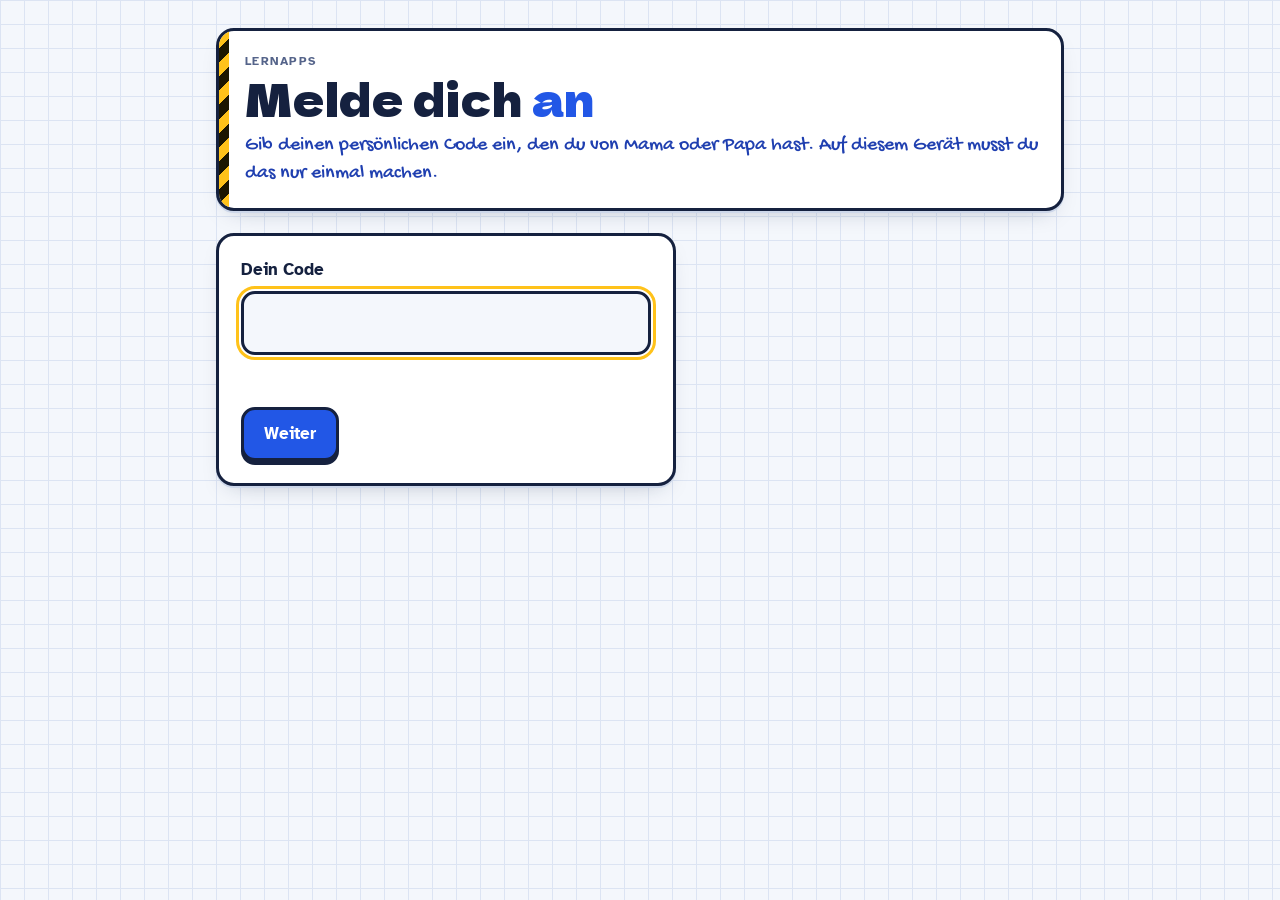
==== commit db92b788: "Move the apps to a server with child sign-in, sync and a parents' dashboard The apps now run on Uber" ====
--- a/index.html
+++ b/index.html
@@ -635,6 +635,12 @@
 .melody-card .mc-head { display: flex; align-items: center; justify-content: space-between; gap: 8px; flex-wrap: wrap; font: 700 15px/1.3 var(--f-body); color: var(--ink); text-align: left; }
 .melody-card .mc-head .btn { font: 700 13px var(--f-body); }
 
+/* cloud.js: an app the parents locked. */
+.cloud-lock { position: fixed; inset: 0; z-index: 90; background: color-mix(in srgb, var(--paper) 94%, transparent); display: grid; place-items: center; padding: 20px; }
+.cloud-lock-box { max-width: 420px; padding: 26px; border-radius: 24px; background: var(--card); border: 3px solid var(--ink); text-align: center; display: grid; gap: 10px; justify-items: center; }
+.cloud-lock-box > svg { width: 56px; height: 56px; color: var(--ink-soft); }
+.cloud-lock-box p { margin: 0 0 6px; color: var(--ink-soft); }
+
 /* Start page. Builds on core/core.css (tokens, graph paper, typography). */
 .app.hub { padding-block: 0 60px; }
 .hub-head { margin-top: 28px; padding: 22px 22px 20px 26px; border-radius: 18px; background: var(--card); border: 3px solid var(--ink); box-shadow: var(--shadow); position: relative; overflow: hidden; }
@@ -673,10 +679,37 @@
 .hub-stats .i { width: 16px; height: 16px; }
 .hub-new { font-size: 14px; font-style: italic; }
 
+/* Sign-in, profile picker and the play-time account. */
+.hub-tags { display: flex; flex-wrap: wrap; gap: 6px; }
+.pill svg { width: 14px; height: 14px; vertical-align: -2px; margin-right: 4px; }
+.pill.play { background: var(--good-soft); color: var(--ink); }
+.hub-card.locked { opacity: .6; box-shadow: none; }
+.hub-card.locked:hover { transform: none; }
+.hub-actions { display: flex; flex-wrap: wrap; gap: 10px; margin-top: 14px; }
+.hub-login { margin-top: 22px; padding: 22px; border-radius: 18px; background: var(--card); border: 3px solid var(--ink); box-shadow: var(--shadow); display: grid; gap: 8px; max-width: 460px; }
+.hub-login label { font-weight: 700; }
+.hub-code { font: 400 28px/1.2 var(--f-display); letter-spacing: .12em; text-transform: uppercase; padding: 12px 14px; border-radius: 14px; border: 3px solid var(--ink); background: var(--paper); color: var(--ink); width: 100%; min-width: 0; }
+.hub-err { margin: 0; min-height: 1.3em; color: var(--bad); font-weight: 700; }
+.hub-profiles { display: grid; grid-template-columns: repeat(auto-fill, minmax(150px, 1fr)); gap: 14px; margin-top: 22px; }
+.hub-profile { display: grid; justify-items: center; gap: 4px; padding: 18px 10px; border-radius: 20px; background: var(--card); border: 3px solid var(--ink); box-shadow: 0 5px 0 var(--ink); color: var(--ink); font: inherit; }
+.hub-profile:active { transform: translateY(3px); box-shadow: 0 2px 0 var(--ink); }
+.hub-profile b { font-size: 20px; }
+.hub-profile small { color: var(--ink-soft); font-weight: 700; }
+.hub-profile.add { border-style: dashed; box-shadow: none; }
+.hub-avatar { width: 64px; height: 64px; border-radius: 50%; display: grid; place-items: center; background: var(--accent-strong); color: #fff; font: 400 30px var(--f-display); }
+.hub-profile.add .hub-avatar { background: var(--paper); color: var(--ink-soft); border: 2px dashed var(--line); }
+.hub-play { display: flex; gap: 14px; align-items: center; margin-top: 18px; padding: 14px 18px; border-radius: 18px; background: var(--good-soft); border: 3px solid var(--ink); }
+.hub-play b { font-family: var(--f-display); font-weight: 400; font-size: 22px; }
+.hub-play span { display: block; margin-top: 2px; font-size: 15px; color: var(--ink-soft); }
+.hub-play-icon { width: 46px; height: 46px; flex: none; color: var(--go-strong, var(--good)); }
+.hub-play-icon svg { width: 100%; height: 100%; }
+.hub-foot { margin-top: 34px; text-align: center; }
+.linkbtn { border: 0; background: none; padding: 4px; color: var(--ink-soft); font: inherit; font-size: 14px; text-decoration: underline; cursor: pointer; }
+
 </style>
 </head>
 <body>
-<div class="app hub" id="hub"></div>
+<div class="app hub" id="hub"></div><div class="toasts" id="toasts" aria-live="polite"></div>
 <script>
 // Small helpers shared by the engine, the games and every app.
 
@@ -747,15 +780,382 @@
 };
 
 
+// Feedback effects: WebAudio sounds (no files), confetti, toasts and modals.
+
+const Sound = {
+  ctx: null,
+  ensure() {
+    if (!state.sound) return null;
+    try {
+      if (!this.ctx) this.ctx = new (window.AudioContext || window.webkitAudioContext)();
+      if (this.ctx.state === 'suspended') this.ctx.resume();
+    } catch (e) { return null; }
+    return this.ctx;
+  },
+  tone(f, d = .12, type = 'sine', vol = .12, when = 0, slide = 0) {
+    const c = this.ensure(); if (!c) return;
+    const t = c.currentTime + when, o = c.createOscillator(), g = c.createGain();
+    o.type = type; o.frequency.setValueAtTime(f, t);
+    if (slide) o.frequency.exponentialRampToValueAtTime(slide, t + d);
+    g.gain.setValueAtTime(vol, t); g.gain.exponentialRampToValueAtTime(.0001, t + d);
+    o.connect(g); g.connect(c.destination); o.start(t); o.stop(t + d + .02);
+  },
+  right() { this.tone(660, .09, 'triangle', .14); this.tone(990, .16, 'triangle', .14, .08); },
+  wrong() { this.tone(200, .28, 'sawtooth', .07, 0, 120); },
+  click() { this.tone(520, .04, 'square', .04); },
+  coin() { this.tone(988, .07, 'square', .06); this.tone(1319, .18, 'square', .06, .07); },
+  fanfare() { [523, 659, 784, 1047].forEach((f, i) => this.tone(f, .22, 'triangle', .13, i * .11)); this.tone(1047, .5, 'triangle', .1, .5); },
+  whistle() { this.tone(2100, .12, 'sine', .08); this.tone(2100, .35, 'sine', .08, .16); },
+  kick() { this.tone(140, .12, 'sine', .25, 0, 50); },
+  // Looping filtered noise, e.g. for a roaring flame or a crowd.
+  noiseNode: null,
+  setRoar(level) {
+    const c = this.ensure();
+    if (!c) return;
+    if (!this.noiseNode) {
+      const buf = c.createBuffer(1, c.sampleRate * 2, c.sampleRate), d = buf.getChannelData(0);
+      for (let i = 0; i < d.length; i++) d[i] = Math.random() * 2 - 1;
+      const src = c.createBufferSource(); src.buffer = buf; src.loop = true;
+      const filt = c.createBiquadFilter(); filt.type = 'bandpass'; filt.frequency.value = 900; filt.Q.value = .6;
+      const g = c.createGain(); g.gain.value = 0;
+      src.connect(filt); filt.connect(g); g.connect(c.destination); src.start();
+      this.noiseNode = { src, g };
+    }
+    this.noiseNode.g.gain.setTargetAtTime(level, c.currentTime, .08);
+  },
+  stopRoar() { if (this.noiseNode) { try { this.noiseNode.src.stop(); } catch (e) { } this.noiseNode = null; } },
+};
+
+const Confetti = {
+  parts: [], running: false,
+  burst(n = 120, x = .5, y = .35) {
+    if (matchMedia('(prefers-reduced-motion: reduce)').matches) return;
+    const cv = $('#confetti'); const W = cv.width = innerWidth, H = cv.height = innerHeight;
+    const cols = ['#2257E6', '#FFC21A', '#D7263D', '#12995A', '#8FE3FF', '#FF8A3D'];
+    for (let i = 0; i < n; i++) {
+      const a = Math.random() * Math.PI * 2, v = 4 + Math.random() * 9;
+      this.parts.push({ x: x * W, y: y * H, vx: Math.cos(a) * v, vy: Math.sin(a) * v - 6, r: 4 + Math.random() * 6, c: pick(cols), rot: Math.random() * 6, vr: Math.random() * .4 - .2, life: 120 + Math.random() * 60 });
+    }
+    if (!this.running) { this.running = true; requestAnimationFrame(() => this.tick()); }
+  },
+  tick() {
+    const cv = $('#confetti'), g = cv.getContext('2d');
+    g.clearRect(0, 0, cv.width, cv.height);
+    this.parts = this.parts.filter(p => p.life > 0 && p.y < cv.height + 20);
+    for (const p of this.parts) {
+      p.vy += .25; p.vx *= .99; p.x += p.vx; p.y += p.vy; p.rot += p.vr; p.life--;
+      g.save(); g.translate(p.x, p.y); g.rotate(p.rot); g.fillStyle = p.c; g.fillRect(-p.r / 2, -p.r / 4, p.r, p.r / 2); g.restore();
+    }
+    if (this.parts.length) requestAnimationFrame(() => this.tick()); else { this.running = false; g.clearRect(0, 0, cv.width, cv.height); }
+  },
+};
+
+function toast(title, text, iconHtml) {
+  const el = document.createElement('div');
+  el.className = 'toast';
+  el.innerHTML = `${iconHtml || ICON.medal('var(--gold)', 'var(--gold-ink)')}<div><b>${title}</b><span>${text}</span></div>`;
+  $('#toasts').appendChild(el);
+  setTimeout(() => el.remove(), 3700);
+}
+
+const modalQueue = [];
+function modal(html, buttons = [{ label: 'Weiter', cls: 'primary' }]) {
+  return new Promise(resolve => {
+    modalQueue.push({ html, buttons, resolve });
+    if (modalQueue.length === 1) showNextModal();
+  });
+}
+function showNextModal() {
+  const m = modalQueue[0]; if (!m) return;
+  const el = document.createElement('div');
+  el.className = 'modal';
+  el.innerHTML = `<div class="box" role="dialog" aria-modal="true">${m.html}<div class="actions" style="display:flex;gap:10px;justify-content:center;flex-wrap:wrap;margin-top:18px">${m.buttons.map((b, i) => `<button class="btn ${b.cls || ''}" data-i="${i}">${b.label}</button>`).join('')}</div></div>`;
+  document.body.appendChild(el);
+  $('button', el).focus();
+  el.addEventListener('click', e => {
+    const b = e.target.closest('button[data-i]'); if (!b) return;
+    el.remove(); modalQueue.shift(); m.resolve(+b.dataset.i); showNextModal();
+  });
+}
+
+
+// Cloud: the children signed in on this device and the connection to the server (server/kla).
+//
+// Loaded on the start page and before the engine in every app. A device can know several
+// children (profiles: id, name, school, device token); one of them is active. Every app keeps
+// its state per child in localStorage (kla:p<child>:<app>) and syncs it with the server; the
+// server merges states from several devices and may send a parent's reset or tickets back.
+// Events for the parents' day view (active time, levels, mock tests, games) wait in a queue
+// until the server has them, so learning without network loses nothing.
+
+const Cloud = (() => {
+  const ls = {
+    get(k, d) { try { const v = localStorage.getItem(k); return v === null ? d : JSON.parse(v); } catch (e) { return d; } },
+    set(k, v) { try { localStorage.setItem(k, JSON.stringify(v)); } catch (e) { /* storage full or blocked */ } },
+    del(k) { try { localStorage.removeItem(k); } catch (e) { /* ignore */ } },
+  };
+  // The site root (/lernen/), seen from the start page, an app (apps/<id>/) or the dashboard (eltern/).
+  const ROOT = location.pathname.replace(/(apps\/[^/]+\/|eltern\/).*$/, '').replace(/[^/]*$/, '');
+  const inApp = () => typeof MANIFEST !== 'undefined' && !!MANIFEST.id;
+
+  // ----- profiles ---------------------------------------------------------------
+  const profiles = () => ls.get('kla:profiles', []);
+  const profile = () => { const id = ls.get('kla:active', null); return profiles().find(p => p.id === id) || null; };
+  function saveProfile(p) { ls.set('kla:profiles', [...profiles().filter(x => x.id !== p.id), p].sort((a, b) => a.id - b.id)); }
+  function setActive(id) { if (id === null) ls.del('kla:active'); else ls.set('kla:active', id); }
+  function removeProfile(id) {
+    ls.set('kla:profiles', profiles().filter(p => p.id !== id));
+    if (ls.get('kla:active', null) === id) ls.del('kla:active');
+  }
+
+  // ----- server calls -------------------------------------------------------------
+  async function api(path, opts = {}, token = (profile() || {}).token) {
+    let r;
+    try {
+      r = await fetch(ROOT + 'api/' + path, {
+        method: opts.method || 'GET', keepalive: !!opts.keepalive,
+        headers: { 'Content-Type': 'application/json', ...(token ? { Authorization: 'Bearer ' + token } : {}) },
+        body: opts.body ? JSON.stringify(opts.body) : undefined,
+      });
+    } catch (e) { throw Object.assign(new Error('Keine Verbindung zum Server.'), { status: 0 }); }
+    const data = await r.json().catch(() => ({}));
+    if (!r.ok) throw Object.assign(new Error(data.detail || 'Da ist etwas schiefgegangen.'), { status: r.status });
+    return data;
+  }
+  async function login(code) {
+    const label = /iPad|iPhone|Android|Windows|Mac/.exec(navigator.userAgent)?.[0] || 'Gerät';
+    const r = await api('login', { method: 'POST', body: { code, label } }, null);
+    const p = { ...r.child, token: r.token };
+    saveProfile(p); setActive(p.id);
+    return p;
+  }
+  // A revoked device: forget the child here and go back to the start page.
+  function signedOut() {
+    const p = profile(); if (p) removeProfile(p.id);
+    if (inApp()) location.replace(ROOT);
+  }
+
+  // ----- what the server told us (play time, limits, the app's settings) ------------
+  const info = { playtime: null, limits: null, settings: null };
+  function takeInfo(r) {
+    if (r.playtime) info.playtime = r.playtime;
+    if (r.limits) info.limits = { ...r.limits, at: Date.now() };
+    if (r.settings) info.settings = r.settings;
+    if (r.earned > 0 && typeof toast === 'function') {
+      const p = info.playtime || {};
+      toast(`+${r.earned} Min Zockzeit`, p.leftToday === 0 ? 'Für heute hast du alle Zockzeit-Minuten geholt.' : `Auf deinem Konto: ${p.balance} Min`, CLOCK);
+      if (typeof Sound !== 'undefined') Sound.coin();
+    }
+    if (inApp() && typeof renderStatus === 'function') renderStatus();
+  }
+  const CLOCK = '<svg viewBox="0 0 24 24"><circle cx="12" cy="13" r="8" fill="none" stroke="currentColor" stroke-width="2.2"/><path d="M12 9v4l3 2M9 2h6" fill="none" stroke="currentColor" stroke-width="2.2" stroke-linecap="round"/></svg>';
+  function chipHtml() {
+    const p = info.playtime;
+    if (!p || (!p.balance && !(info.settings && info.settings.earnsPlaytime))) return '';
+    return `<span class="chip" title="Zockzeit auf deinem Konto">${CLOCK}${p.balance} Min</span>`;
+  }
+
+  // ----- the app's state ------------------------------------------------------------
+  const metaKey = () => `kla:p${profile().id}:${MANIFEST.id}:meta`;
+  const meta = () => ls.get(metaKey(), { epoch: 0, rev: 0, dirty: false, applied: [] });
+  const setMeta = m => ls.set(metaKey(), m);
+  const storeKey = base => profile() ? `kla:p${profile().id}:${MANIFEST.id}` : base;
+  const summaryKey = id => profile() ? `kla:p${profile().id}:summary:${id}` : `kla:summary:${id}`;
+  let quiet = false, version = 0, timer = 0, busy = false, again = false;
+
+  // The engine calls this after every local save.
+  function saved() {
+    if (quiet || !inApp() || !profile()) return;
+    version++;
+    const m = meta(); if (!m.dirty) { m.dirty = true; setMeta(m); }
+    clearTimeout(timer); timer = setTimeout(push, 1500);
+  }
+  // Replace the engine state with the server's (after a merge, a reset or on another device).
+  function adopt(next) {
+    const keep = { seenIntro: state.seenIntro, sound: state.sound };
+    for (const k of Object.keys(state)) delete state[k];
+    Object.assign(state, defaultState(), next || keep);
+    state.games = Object.assign(defaultState().games, state.games);
+    quiet = true; try { save(); } finally { quiet = false; }
+    if (!$('#stage') && !inGame()) render(); else renderStatus();
+  }
+  function applySettings() {
+    const s = info.settings || {};
+    DAILY_GOAL = s.dailyGoal || APP.dailyGoal || 150;
+    if (s.locked) showLock();
+    else if ($('#cloudLock')) $('#cloudLock').remove();
+  }
+  function applyOps(ops, m) {
+    for (const op of ops || []) {
+      if (m.applied.includes(op.id)) continue;
+      if (op.kind === 'tickets') {
+        state.tickets += op.data.n;
+        toast(`+${op.data.n} Spiel-Ticket${op.data.n === 1 ? '' : 's'}`, 'Ein Geschenk von Mama oder Papa.', ICON.ticket);
+      }
+      m.applied.push(op.id);
+    }
+  }
+  function fromServer(r, mode) {
+    const m = meta();
+    takeInfo(r);
+    if (mode === 'pull') {
+      // First contact on this device: keep what was learned offline (the next push merges it).
+      if (!m.epoch) { m.epoch = r.epoch; if (m.dirty) m.rev = 0; else { adopt(r.state); m.rev = r.rev; } }
+      else if (r.epoch !== m.epoch) { adopt(r.state); m.epoch = r.epoch; m.rev = r.rev; m.dirty = false; m.applied = []; }
+      else if (r.rev > m.rev && !m.dirty) { adopt(r.state); m.rev = r.rev; }
+    }
+    const before = m.applied.length;
+    applyOps(r.ops, m);
+    setMeta(m);
+    if (m.applied.length > before) { save(); renderStatus(); }
+    applySettings();
+    if (meta().dirty) push();
+  }
+  async function pull() {
+    try { fromServer(await api(`apps/${MANIFEST.id}/state`), 'pull'); }
+    catch (e) { if (e.status === 401) signedOut(); }
+  }
+  async function push() {
+    if (busy) { again = true; return; }
+    const m = meta(); if (!m.dirty && !m.applied.length) return;
+    if (!m.epoch) return pull();   // never synced: learn the epoch first
+    busy = true; again = false;
+    const sent = version;
+    try {
+      const r = await api(`apps/${MANIFEST.id}/state`, { method: 'PUT', body: { epoch: m.epoch, rev: m.rev, state, ackOps: m.applied } });
+      const m2 = meta();
+      if (r.status === 'reset') { adopt(r.state); m2.epoch = r.epoch; m2.applied = []; }
+      else if (r.status === 'merged') adopt(r.state);
+      m2.rev = r.rev;
+      m2.applied = m2.applied.filter(id => !m.applied.includes(id) && (r.ops || []).some(o => o.id === id));
+      if (version === sent) m2.dirty = false;
+      setMeta(m2);
+      fromServer(r, 'push');
+    } catch (e) {
+      if (e.status === 401) signedOut();
+      else setTimeout(push, 30000);   // offline: try again later, the state stays marked as dirty
+    } finally {
+      busy = false;
+      if (again) push();
+    }
+  }
+
+  // ----- events for the day view ----------------------------------------------------
+  const queueKey = () => `kla:p${profile().id}:queue`;
+  const uid = () => Date.now().toString(36) + Math.random().toString(36).slice(2, 10);
+  function event(kind, data) {
+    if (!profile() || !inApp()) return;
+    const q = ls.get(queueKey(), []);
+    q.push({ id: uid(), app: MANIFEST.id, ts: new Date().toISOString(), kind, data });
+    ls.set(queueKey(), q.slice(-3000));
+    clearTimeout(event.t); event.t = setTimeout(flush, kind === 'active' ? 5000 : 1000);
+  }
+  let flushing = false;
+  async function flush(keepalive = false) {
+    if (flushing || !profile()) return;
+    const q = ls.get(queueKey(), []); if (!q.length) return;
+    const batch = q.slice(0, 200), ids = new Set(batch.map(e => e.id));
+    flushing = true;
+    try {
+      const r = await api('events', { method: 'POST', body: { events: batch }, keepalive });
+      ls.set(queueKey(), ls.get(queueKey(), []).filter(e => !ids.has(e.id)));
+      takeInfo(r);
+      if (q.length > batch.length) setTimeout(flush, 500);
+    } catch (e) { if (e.status === 401) signedOut(); }
+    finally { flushing = false; }
+  }
+  // Short texts of the wrongly answered questions, for the parents.
+  const plain = s => String(s || '').replace(/<svg[\s\S]*?<\/svg>/g, ' [Bild] ').replace(/<[^>]+>/g, ' ').replace(/\s+/g, ' ').trim().slice(0, 160);
+  function wrongOf(answers) {
+    return (answers || []).filter(a => !a.ok && !a.write).slice(0, 12).map(a => {
+      const it = a.it || {};
+      const q = plain(it.kind === 'swipe' ? it.t : it.q || it.lead || it.prompt);
+      return a.given ? `${q} (Antwort: ${plain(a.given)})` : q;
+    });
+  }
+
+  // ----- active time, the game limit and the lock -------------------------------------
+  let lastInput = Date.now(), lastTick = Date.now();
+  const bucket = { learn: 0, game: 0 };
+  const inGame = () => !!document.getElementById('gameStage');
+  function tick() {
+    const now = Date.now(), dt = Math.min(15, (now - lastTick) / 1000); lastTick = now;
+    if (document.hidden || now - lastInput > 60000) return;
+    const mode = inGame() ? 'game' : 'learn';
+    bucket[mode] += dt;
+    const L = info.limits;
+    if (mode === 'game' && L && L.gameSecLeft != null) {
+      L.gameSecLeft -= dt;
+      if (L.gameSecLeft <= 0) { closeGame(); render(); modal(`${CLOCK.replace('<svg', '<svg style="width:64px;margin:0 auto;display:block"')}<h2>Spielzeit für heute ist um</h2><p>Mama und Papa haben die Spielzeit in den Lernapps begrenzt. Morgen geht es weiter, lernen kannst du natürlich trotzdem.</p>`); }
+    }
+  }
+  function dumpActive() {
+    for (const mode of ['learn', 'game']) {
+      if (bucket[mode] >= 5) event('active', { sec: Math.round(bucket[mode]), mode });
+      bucket[mode] = 0;
+    }
+  }
+  function mayPlay() {
+    const L = info.limits;
+    if (!L || L.gameSecLeft == null || L.gameSecLeft > 0) return true;
+    modal(`<h2>Spielzeit für heute ist um</h2><p>Mama und Papa haben die Spielzeit in den Lernapps begrenzt. Morgen kannst du wieder spielen.</p>`);
+    return false;
+  }
+  let gameStart = 0, gameId = '';
+  function gameStarted(id) { gameStart = Date.now(); gameId = id; }
+  function gameEnded() {
+    if (!gameStart) return;
+    const sec = Math.round((Date.now() - gameStart) / 1000); gameStart = 0;
+    if (sec >= 3) event('game', { id: gameId, name: (GAMES.find(g => g.id === gameId) || {}).name || gameId, sec });
+  }
+  function showLock() {
+    if ($('#cloudLock')) return;
+    const d = document.createElement('div');
+    d.id = 'cloudLock'; d.className = 'cloud-lock';
+    d.innerHTML = `<div class="cloud-lock-box">${ICON.lock}<h2>Diese App ist gerade gesperrt</h2><p>Mama oder Papa haben sie im Eltern-Dashboard gesperrt.</p><a class="btn primary" href="${ROOT}">Zu meinen Apps</a></div>`;
+    document.body.appendChild(d);
+  }
+
+  // Called by the engine before it loads the state: without a signed-in child, go sign in.
+  function requireProfile() {
+    if (profile()) return true;
+    location.replace(ROOT);
+    return false;
+  }
+  function start() {
+    if (!inApp() || !profile()) return;
+    ['pointerdown', 'keydown', 'touchstart', 'wheel'].forEach(t => addEventListener(t, () => { lastInput = Date.now(); }, { passive: true, capture: true }));
+    setInterval(tick, 5000);
+    setInterval(() => { dumpActive(); flush(); }, 60000);
+    document.addEventListener('visibilitychange', () => {
+      if (document.hidden) { dumpActive(); flush(true); if (meta().dirty) push(); }
+      else { lastTick = Date.now(); pull(); }
+    });
+    pull();
+    flush();
+  }
+
+  return {
+    ROOT, profiles, profile, setActive, removeProfile, saveProfile, login, api, requireProfile, start,
+    storeKey, summaryKey, saved, event, wrongOf, mayPlay, gameStarted, gameEnded, chipHtml, info, CLOCK,
+  };
+})();
+
+
 const SCHOOLS = ["Gymnasium", "Grundschule", "Kita"];
 
 const APPS = [{"id": "ancient-rome", "title": "Zeitreise ins alte Rom", "school": "Gymnasium", "subject": "Geschichte", "grade": "Klasse 6", "about": "Gründung Roms zwischen Mythos und Forschung, Alltag, familia, Ämter der Republik, historische Quellen und die schriftliche Beurteilung", "storeKey": "kla:ancient-rome", "exam": {"kind": "Klassenarbeit", "gender": "f", "date": "2026-11-05", "topics": "Gründung Roms, Alltagsleben, familia, Ämter der Republik, historische Quellen und schriftliche Beurteilung"}, "cover": "apps/ancient-rome/img/hero.webp", "url": "apps/ancient-rome/", "icon": "<svg viewBox=\"0 0 100 100\" xmlns=\"http://www.w3.org/2000/svg\" aria-hidden=\"true\">\n  <rect width=\"100\" height=\"100\" rx=\"22\" fill=\"#9E2B25\"/>\n  <path d=\"M22 30 H78 L72 24 H28 Z\" fill=\"#F2D49B\" stroke=\"#1E1410\" stroke-width=\"3\" stroke-linejoin=\"round\"/>\n  <path d=\"M20 30 H80 V36 H20 Z\" fill=\"#F2D49B\" stroke=\"#1E1410\" stroke-width=\"3\" stroke-linejoin=\"round\"/>\n  <path d=\"M30 36 V72 M43 36 V72 M57 36 V72 M70 36 V72\" stroke=\"#F2D49B\" stroke-width=\"7\"/>\n  <path d=\"M30 36 V72 M43 36 V72 M57 36 V72 M70 36 V72\" stroke=\"#1E1410\" stroke-width=\"1.6\" stroke-dasharray=\"0 0\" opacity=\".35\"/>\n  <path d=\"M18 72 H82 V80 H18 Z\" fill=\"#F2D49B\" stroke=\"#1E1410\" stroke-width=\"3\" stroke-linejoin=\"round\"/>\n</svg>"}, {"id": "chemistry-lab", "title": "Chemie-Labor", "school": "Gymnasium", "subject": "Chemie", "grade": "Klasse 6", "about": "Sicherheit im Fachraum, Laborgeräte, Gasbrenner und Gefahrstoffe", "storeKey": "max-chemie-ka-v1", "exam": {"kind": "Klassenarbeit", "date": "2026-10-28", "topics": "Sicherheit, Experimentieren, Laborgeräte, Gasbrenner und Gefahrstoffe"}, "cover": "apps/chemistry-lab/img/hero.webp", "url": "apps/chemistry-lab/", "icon": "<svg viewBox=\"0 0 100 100\" xmlns=\"http://www.w3.org/2000/svg\" aria-hidden=\"true\">\n  <defs><linearGradient id=\"chemistry-lab-icon-flame\" x1=\"0\" y1=\"1\" x2=\"0\" y2=\"0\"><stop offset=\"0\" stop-color=\"#2E6BFF\"/><stop offset=\".7\" stop-color=\"#7FB2FF\"/><stop offset=\"1\" stop-color=\"#C9E4FF\" stop-opacity=\".3\"/></linearGradient></defs>\n  <rect width=\"100\" height=\"100\" rx=\"22\" fill=\"#0B1020\"/>\n  <path d=\"M50 12 C61 30 64 44 59 58 C57 65 43 65 41 58 C36 44 39 30 50 12 Z\" fill=\"url(#chemistry-lab-icon-flame)\"/>\n  <path d=\"M50 38 C54 46 55 52 53 58 C52 61 48 61 47 58 C45 52 46 46 50 38 Z\" fill=\"#A8ECFF\"/>\n  <rect x=\"45\" y=\"64\" width=\"10\" height=\"18\" fill=\"#9AA6BB\"/>\n  <path d=\"M41 82 L45 76 H55 L59 82 Z\" fill=\"#9AA6BB\"/>\n  <rect x=\"30\" y=\"82\" width=\"40\" height=\"7\" rx=\"3\" fill=\"#5E6A82\"/>\n</svg>"}, {"id": "english-irregular-verbs", "title": "Englisch-Vokabeln: Klasse 6 – Irregular Verbs", "school": "Gymnasium", "subject": "Englisch", "grade": "Klasse 6", "about": "Die 46 unregelmäßigen Verben vom Arbeitsblatt mit infinitive, simple past, past participle und deutscher Bedeutung", "storeKey": "kla:english-irregular-verbs", "exam": {"kind": "Vokabeltest", "gender": "m", "date": "2026-11-17", "topics": "Irregular Verbs: die 46 Verben vom Arbeitsblatt (to be bis to write) mit allen drei Formen"}, "cover": "apps/english-irregular-verbs/img/hero.webp", "url": "apps/english-irregular-verbs/", "icon": "<svg viewBox=\"0 0 100 100\" xmlns=\"http://www.w3.org/2000/svg\" aria-hidden=\"true\">\n  <rect width=\"100\" height=\"100\" rx=\"22\" fill=\"#1D3C8F\"/>\n  <rect x=\"12\" y=\"30\" width=\"24\" height=\"40\" rx=\"6\" fill=\"#FFFFFF\" stroke=\"#15213F\" stroke-width=\"3\"/>\n  <rect x=\"38\" y=\"30\" width=\"24\" height=\"40\" rx=\"6\" fill=\"#FFC21A\" stroke=\"#15213F\" stroke-width=\"3\"/>\n  <rect x=\"64\" y=\"30\" width=\"24\" height=\"40\" rx=\"6\" fill=\"#C8102E\" stroke=\"#15213F\" stroke-width=\"3\"/>\n  <text x=\"24\" y=\"58\" text-anchor=\"middle\" font-family=\"Arial Black, sans-serif\" font-weight=\"900\" font-size=\"20\" fill=\"#1D3C8F\">1</text>\n  <text x=\"50\" y=\"58\" text-anchor=\"middle\" font-family=\"Arial Black, sans-serif\" font-weight=\"900\" font-size=\"20\" fill=\"#15213F\">2</text>\n  <text x=\"76\" y=\"58\" text-anchor=\"middle\" font-family=\"Arial Black, sans-serif\" font-weight=\"900\" font-size=\"20\" fill=\"#FFFFFF\">3</text>\n</svg>"}, {"id": "english-quest", "title": "English Quest: Klasse 6 – Unit 1", "school": "Gymnasium", "subject": "Englisch", "grade": "Klasse 6", "about": "Unit 1 „The new boy“: Vokabeln von S. 209–217, unregelmäßige Verben, Simple Past mit Fragen, Kurzantworten und Verneinung, dazu Lückentexte, Hören und Text-Check", "storeKey": "kla:english-quest", "exam": {"kind": "Englischarbeit", "gender": "f", "date": "2026-10-08", "topics": "Simple Past mit Fragen, Kurzantworten und Verneinung, unregelmäßige Verben und die Vokabeln von S. 209–217"}, "cover": "apps/english-quest/img/hero.webp", "url": "apps/english-quest/", "icon": "<svg viewBox=\"0 0 100 100\" xmlns=\"http://www.w3.org/2000/svg\" aria-hidden=\"true\">\n  <rect width=\"100\" height=\"100\" rx=\"22\" fill=\"#1B2440\"/>\n  <circle cx=\"42\" cy=\"42\" r=\"23\" fill=\"#F4E9D2\" stroke=\"#E8A33D\" stroke-width=\"6\"/>\n  <path d=\"M59 59 L80 80\" stroke=\"#E8A33D\" stroke-width=\"11\" stroke-linecap=\"round\"/>\n  <g fill=\"#1B2440\"><ellipse cx=\"42\" cy=\"48\" rx=\"7\" ry=\"6\"/><circle cx=\"32\" cy=\"38\" r=\"3.4\"/><circle cx=\"39\" cy=\"32\" r=\"3.4\"/><circle cx=\"46\" cy=\"32\" r=\"3.4\"/><circle cx=\"53\" cy=\"38\" r=\"3.4\"/></g>\n</svg>"}, {"id": "english-unit-1-story", "title": "Englisch-Vokabeln: Klasse 6 – Unit 1 Story", "school": "Gymnasium", "subject": "Englisch", "grade": "Klasse 6", "about": "Die 39 Vokabeln aus Unit 1, Story: von to smile bis to roll, in beide Richtungen und mit richtiger Schreibweise", "storeKey": "kla:english-unit-1-story", "exam": {"kind": "Vokabeltest", "gender": "m", "date": "2026-11-02", "topics": "Vokabeln aus Unit 1, Story (S. 218–220), von to smile bis to roll"}, "cover": "apps/english-unit-1-story/img/hero.webp", "url": "apps/english-unit-1-story/", "icon": "<svg viewBox=\"0 0 100 100\" xmlns=\"http://www.w3.org/2000/svg\" aria-hidden=\"true\">\n  <rect width=\"100\" height=\"100\" rx=\"22\" fill=\"#C8102E\"/>\n  <path d=\"M14 26 H70 Q76 26 76 32 V58 Q76 64 70 64 H38 L24 76 V64 H20 Q14 64 14 58 V32 Q14 26 20 26 Z\" fill=\"#FFFFFF\" stroke=\"#15213F\" stroke-width=\"3.2\" stroke-linejoin=\"round\"/>\n  <text x=\"45\" y=\"53\" text-anchor=\"middle\" font-family=\"Arial Black, sans-serif\" font-weight=\"900\" font-size=\"22\" fill=\"#C8102E\">Hi!</text>\n  <path d=\"M78 12 L81 20 L89 21 L83 26 L85 34 L78 30 L71 34 L73 26 L67 21 L75 20 Z\" fill=\"#FFC21A\" stroke=\"#15213F\" stroke-width=\"2.4\" stroke-linejoin=\"round\"/>\n</svg>"}, {"id": "latin-lesson-2", "title": "Latein-Arena: Klasse 6 – Lektion 2", "school": "Gymnasium", "subject": "Latein", "grade": "Klasse 6", "about": "Vokabeln aus Lektion 2 mit Akkusativ und Verbformen, dazu die Verben aus Salve und Lektion 1 und die Konjugationsklassen", "storeKey": "kla:latin-lesson-2", "exam": {"kind": "Vokabeltest", "gender": "m", "date": "2026-11-03", "topics": "Vokabeln aus Lektion 2, Verben aus Salve und Lektion 1, Akkusativ, Verbformen und Konjugationsklassen"}, "cover": "apps/latin-lesson-2/img/hero.webp", "url": "apps/latin-lesson-2/", "icon": "<svg viewBox=\"0 0 100 100\" xmlns=\"http://www.w3.org/2000/svg\" aria-hidden=\"true\">\n  <rect width=\"100\" height=\"100\" rx=\"22\" fill=\"#B8322A\"/>\n  <path d=\"M19 54 A33 33 0 0 1 81 54\" fill=\"none\" stroke=\"#F2A65A\" stroke-width=\"12\" stroke-linecap=\"round\"/>\n  <path d=\"M24 66 A26 26 0 0 1 76 66 Z\" fill=\"#FFC21A\" stroke=\"#15213F\" stroke-width=\"3.2\" stroke-linejoin=\"round\"/>\n  <path d=\"M30 66 V82 Q30 88 37 86 L42 70 Z M70 66 V82 Q70 88 63 86 L58 70 Z\" fill=\"#FFC21A\" stroke=\"#15213F\" stroke-width=\"3.2\" stroke-linejoin=\"round\"/>\n  <path d=\"M14 66 H86\" stroke=\"#15213F\" stroke-width=\"3.2\" stroke-linecap=\"round\"/>\n</svg>"}, {"id": "music-melodies", "title": "Musik: Klasse 6 – Noten, Intervalle, Melodien", "school": "Gymnasium", "subject": "Musik", "grade": "Klasse 6", "about": "Töne im Violinschlüssel, Intervalle, Melodien analysieren und beschreiben und die Stammtonreihe am Xylophon", "storeKey": "kla:music-melodies", "exam": {"kind": "Klassenarbeit", "gender": "f", "date": "2026-11-18", "topics": "Töne im Violinschlüssel benennen und notieren, Intervalle bestimmen, Melodien analysieren und beschreiben, dazu eine Mini-Prüfung am Xylophon"}, "cover": "apps/music-melodies/img/hero.webp", "url": "apps/music-melodies/", "icon": "<svg viewBox=\"0 0 100 100\" xmlns=\"http://www.w3.org/2000/svg\" aria-hidden=\"true\">\n  <rect width=\"100\" height=\"100\" rx=\"22\" fill=\"#2E2585\"/>\n  <g stroke=\"#FFFFFF\" stroke-width=\"2\" opacity=\".55\">\n    <path d=\"M10 34 H90 M10 44 H90 M10 54 H90 M10 64 H90 M10 74 H90\"/>\n  </g>\n  <path d=\"M36 90 Q29 90 31 83 Q35 78 40 83 M40 83 L33 22 Q33 12 40 14 Q47 17 40 32 L28 50 Q22 60 28 68 Q35 75 45 70 Q52 65 49 57 Q46 50 39 53 Q34 57 37 62\"\n    fill=\"none\" stroke=\"#F2C14E\" stroke-width=\"5\" stroke-linecap=\"round\" stroke-linejoin=\"round\"/>\n  <ellipse cx=\"70\" cy=\"64\" rx=\"8\" ry=\"6\" transform=\"rotate(-20 70 64)\" fill=\"#FFFFFF\"/>\n  <path d=\"M77.2 62 V26 L86 31\" fill=\"none\" stroke=\"#FFFFFF\" stroke-width=\"3.4\" stroke-linecap=\"round\" stroke-linejoin=\"round\"/>\n</svg>"}, {"id": "peace-city-ride", "title": "Ritt zur Friedensstadt", "school": "Grundschule", "subject": "Sachunterricht", "grade": "Klasse 4", "about": "Osnabrücks Geschichte von der Furt an der Hase bis zum Westfälischen Frieden und zum Steckenpferdreiten", "storeKey": "kla:peace-city-ride", "exam": {"kind": "Arbeit", "gender": "f", "topics": "Entstehung Osnabrücks, Reformation, Dreißigjähriger Krieg, Westfälischer Friede und Steckenpferdreiten"}, "cover": "apps/peace-city-ride/img/hero.webp", "url": "apps/peace-city-ride/", "icon": "<svg viewBox=\"0 0 100 100\" xmlns=\"http://www.w3.org/2000/svg\" aria-hidden=\"true\">\n  <rect width=\"100\" height=\"100\" rx=\"22\" fill=\"#C0262D\"/>\n  <path d=\"M26 88 L60 30\" stroke=\"#F4E3C3\" stroke-width=\"6\" stroke-linecap=\"round\"/>\n  <path d=\"M54 40 C44 24 48 12 62 10 C74 8 86 16 87 27 C88 34 82 37 76 34 L70 31 C68 38 63 43 57 44 Z\" fill=\"#F4E3C3\" stroke=\"#3A2A1A\" stroke-width=\"3.2\" stroke-linejoin=\"round\"/>\n  <path d=\"M60 12 C54 18 51 27 54 40\" stroke=\"#FFC21A\" stroke-width=\"4\" fill=\"none\" stroke-linecap=\"round\"/>\n  <circle cx=\"74\" cy=\"20\" r=\"3\" fill=\"#3A2A1A\"/>\n</svg>"}];
 
-// Start page: lists every app (APPS is injected by build.py) grouped by school (no names: the site is public),
-// with exam countdown and the progress each app stored on this device.
+// Start page: the child signs in once per device with its personal code (cloud.js), picks its
+// profile when several children share the device, and then sees its own apps with exam
+// countdown, progress and the play-time account. APPS (all apps, injected by build.py) gives
+// icons and covers; the server says which apps belong to the child and how they are set.
+// Names come only from the server, the public site contains none.
+
+const state = { sound: true };   // fx.js plays sounds only when this is on
 
 function summaryOf(id) {
-  try { return JSON.parse(localStorage.getItem(`kla:summary:${id}`)) || null; } catch (e) { return null; }
+  try { return JSON.parse(localStorage.getItem(Cloud.summaryKey(id))) || null; } catch (e) { return null; }
 }
 
 function examPill(exam) {
@@ -769,48 +1169,132 @@
 
 function appCard(a) {
   const s = summaryOf(a.id);
-  const pct = s && s.maxStars ? Math.round(s.stars / s.maxStars * 100) : 0;
-  const progress = s
-    ? `<div class="hub-progress"><div class="xpbar"><i style="width:${pct}%"></i></div>
-        <div class="hub-stats"><span>${ICON.star().replace('<svg', '<svg class="i"')}${s.stars}/${s.maxStars}</span><span>${s.xp} XP · ${s.rank}</span>${s.examBest ? `<span>Probe-Note ${s.examBest}</span>` : ''}</div></div>`
+  const stars = Math.max(a.stars || 0, s ? s.stars : 0);
+  const pct = s && s.maxStars ? Math.round(stars / s.maxStars * 100) : 0;
+  const progress = stars || s
+    ? `<div class="hub-progress">${s && s.maxStars ? `<div class="xpbar"><i style="width:${pct}%"></i></div>` : ''}
+        <div class="hub-stats"><span>${ICON.star().replace('<svg', '<svg class="i"')}${stars}${s && s.maxStars ? '/' + s.maxStars : ''}</span>${s ? `<span>${s.xp} XP · ${s.rank}</span>` : ''}${s && s.examBest ? `<span>Probe-Note ${s.examBest}</span>` : ''}</div></div>`
     : '<p class="hub-new">Noch nicht gestartet</p>';
-  return `<a class="hub-card${a.cover ? ' with-cover' : ''}" href="${a.url}">
+  const tags = `${a.earnsPlaytime ? `<span class="pill play">${Cloud.CLOCK}Zockzeit</span>` : ''}${a.locked ? `<span class="pill done">${ICON.lock}Gesperrt</span>` : ''}`;
+  const tag = a.locked ? 'div' : 'a';
+  return `<${tag} class="hub-card${a.cover ? ' with-cover' : ''}${a.locked ? ' locked' : ''}" ${a.locked ? '' : `href="${a.url}"`}>
     ${a.cover ? `<img class="hub-cover" src="${a.cover}" alt="" loading="lazy">` : ''}
     <div class="hub-icon">${a.icon || ICON.book}</div>
     <div class="hub-body">
       <div class="hub-meta">${a.subject}${a.grade ? ' · ' + a.grade : ''}</div>
       <h3>${a.title}</h3>
       ${a.about ? `<p>${a.about}</p>` : ''}
-      ${examPill(a.exam)}
+      <div class="hub-tags">${examPill(a.exam)}${tags}</div>
       ${progress}
     </div>
-    <span class="hub-go" aria-hidden="true">›</span></a>`;
+    ${a.locked ? '' : '<span class="hub-go" aria-hidden="true">›</span>'}</${tag}>`;
 }
 
 // Upcoming exams first (soonest on top), then apps whose exam is over.
 function appOrder(a, b) {
-  const da = a.exam ? daysUntil(a.exam.date) : 9999, db = b.exam ? daysUntil(b.exam.date) : 9999;
+  const da = a.exam && a.exam.date ? daysUntil(a.exam.date) : 9999, db = b.exam && b.exam.date ? daysUntil(b.exam.date) : 9999;
   const ka = da < 0 ? 10000 - da : da, kb = db < 0 ? 10000 - db : db;
   return ka - kb;
 }
 
-function renderHub() {
-  const schools = SCHOOLS.filter(s => APPS.some(a => a.school === s));
+const head = (title, sub) => `<header class="hub-head"><div class="eyebrow">Lernapps</div><h1>${title}</h1>${sub ? `<p class="hand">${sub}</p>` : ''}</header>`;
+
+// Code entry, for a new child on this device or to confirm a profile switch.
+function codeView({ title, sub, onCode, back }) {
+  $('#hub').innerHTML = `${head(title, sub)}
+    <form class="hub-login" id="codeForm" autocomplete="off">
+      <label for="code">Dein Code</label>
+      <input id="code" class="hub-code" type="text" autocapitalize="characters" autocomplete="off" spellcheck="false" maxlength="40" required>
+      <p class="hub-err" id="codeErr" role="alert"></p>
+      <div class="hub-actions"><button class="btn primary" type="submit">Weiter</button>${back ? '<button class="btn" type="button" id="codeBack">Zurück</button>' : ''}</div>
+    </form>`;
+  const input = $('#code');
+  input.focus();
+  if (back) $('#codeBack').onclick = back;
+  $('#codeForm').onsubmit = async e => {
+    e.preventDefault();
+    const btn = $('#codeForm button[type=submit]'); btn.disabled = true;
+    try { await onCode(input.value.trim()); }
+    catch (err) {
+      $('#codeErr').textContent = err.status === 401 || err.status === 403 ? 'Diesen Code kenne ich nicht. Schau noch einmal genau hin.' : err.message;
+      input.select();
+    } finally { btn.disabled = false; }
+  };
+}
+
+function loginView() {
+  const known = Cloud.profiles().length > 0;
+  codeView({
+    title: known ? 'Weiteres Kind <em>anmelden</em>' : 'Melde dich <em>an</em>',
+    sub: 'Gib deinen persönlichen Code ein, den du von Mama oder Papa hast. Auf diesem Gerät musst du das nur einmal machen.',
+    onCode: async code => { await Cloud.login(code); renderHub(); },
+    back: known ? () => pickerView() : null,
+  });
+}
+
+function pickerView() {
+  const ps = Cloud.profiles();
+  $('#hub').innerHTML = `${head('Wer lernt <em>jetzt</em>?', 'Tippe auf deinen Namen.')}
+    <div class="hub-profiles">${ps.map(p => `<button class="hub-profile" data-id="${p.id}"><span class="hub-avatar">${esc(p.name.slice(0, 1))}</span><b>${esc(p.name)}</b><small>${esc(p.school)}</small></button>`).join('')}
+      <button class="hub-profile add" id="addKid"><span class="hub-avatar">+</span><b>Weiteres Kind</b><small>mit Code anmelden</small></button></div>`;
+  $$('.hub-profile[data-id]').forEach(b => b.onclick = () => {
+    const p = ps.find(x => x.id === +b.dataset.id);
+    if (!p.requireCode) { Cloud.setActive(p.id); return renderHub(); }
+    codeView({
+      title: `Hallo <em>${esc(p.name)}</em>`, sub: 'Gib zur Sicherheit deinen Code ein.',
+      onCode: async code => { await Cloud.api('verify', { method: 'POST', body: { code } }, p.token); Cloud.setActive(p.id); renderHub(); },
+      back: () => pickerView(),
+    });
+  });
+  $('#addKid').onclick = () => loginView();
+}
+
+async function homeView(p) {
+  if (!$('#hub .hub-group')) $('#hub').innerHTML = head(`Hallo <em>${esc(p.name)}</em>`, 'Einen Moment, ich hole deine Apps …');
+  let me;
+  try { me = await Cloud.api('me'); }
+  catch (e) {
+    if (e.status === 401) { Cloud.removeProfile(p.id); return renderHub(); }
+    $('#hub').innerHTML = `${head(`Hallo <em>${esc(p.name)}</em>`, '')}<p class="hub-err">${esc(e.message)} Versuch es gleich noch einmal.</p>
+      <div class="hub-actions"><button class="btn primary" id="retry">Nochmal versuchen</button><button class="btn" id="switch">Profil wechseln</button></div>`;
+    $('#retry').onclick = () => renderHub();
+    $('#switch').onclick = () => { Cloud.setActive(null); renderHub(); };
+    return;
+  }
+  Cloud.saveProfile({ ...p, ...me.child });   // the name or the code setting may have changed
+  const byId = Object.fromEntries(APPS.map(a => [a.id, a]));
+  const apps = me.apps.filter(a => byId[a.id]).map(a => ({ ...byId[a.id], ...a, url: byId[a.id].url, cover: byId[a.id].cover })).sort(appOrder);
+  const pt = me.playtime, earns = apps.some(a => a.earnsPlaytime);
+  const play = earns || pt.balance
+    ? `<section class="hub-play"><div class="hub-play-icon">${Cloud.CLOCK}</div><div><b>${pt.balance} Min Zockzeit</b> auf deinem Konto
+        <span>${!earns ? 'Gerade sammelt keine App Zockzeit.' : pt.leftToday ? `Heute kannst du noch ${pt.leftToday} von ${pt.cap} Minuten verdienen, mit neuen Sternen in den Apps mit dem Zockzeit-Zeichen.` : `Für heute hast du alle ${pt.cap} Minuten geholt, stark!`}</span></div></section>`
+    : '';
   $('#hub').innerHTML = `
     <header class="hub-head">
-      <div class="eyebrow">Lernapps</div>
-      <h1>Wähle deine <em>Lernapp</em></h1>
-      <p class="hand">Jede App merkt sich deinen Fortschritt auf diesem Gerät.</p>
+      <div class="eyebrow">Lernapps · ${esc(me.child.school)}</div>
+      <h1>Hallo <em>${esc(me.child.name)}</em></h1>
+      <p class="hand">Such dir eine App aus. Dein Fortschritt wird gespeichert, egal auf welchem Gerät du lernst.</p>
+      <div class="hub-actions"><button class="btn small" id="switch">Profil wechseln</button></div>
     </header>
-    ${schools.map(k => `<section class="hub-group">
-      <h2>${k}</h2>
-      <div class="hub-grid">${APPS.filter(a => a.school === k).sort(appOrder).map(appCard).join('')}</div>
-    </section>`).join('')}`;
+    ${play}
+    <section class="hub-group"><div class="hub-grid">${apps.length ? apps.map(appCard).join('') : '<p class="hub-new">Für dich gibt es noch keine App.</p>'}</div></section>
+    <p class="hub-foot"><button class="linkbtn" id="signout">${esc(me.child.name)} auf diesem Gerät abmelden</button></p>`;
+  $('#switch').onclick = () => { Cloud.setActive(null); renderHub(); };
+  $('#signout').onclick = async () => {
+    const r = await modal(`<h2>Abmelden?</h2><p>Danach brauchst du auf diesem Gerät wieder deinen Code. Dein Fortschritt bleibt gespeichert.</p>`, [{ label: 'Abmelden', cls: 'warn' }, { label: 'Abbrechen', cls: '' }]);
+    if (r === 0) { Cloud.removeProfile(p.id); renderHub(); }
+  };
+}
+
+function renderHub() {
+  const p = Cloud.profile();
+  if (p) return homeView(p);
+  return Cloud.profiles().length ? pickerView() : loginView();
 }
 
 renderHub();
-// Progress may change in another tab; refresh when the start page becomes visible again.
-document.addEventListener('visibilitychange', () => { if (!document.hidden) renderHub(); });
+// Play time and progress change while learning in another tab; refresh when the page comes back.
+document.addEventListener('visibilitychange', () => { if (!document.hidden && Cloud.profile() && !$('#codeForm')) renderHub(); });
 
 </script>
 </body>
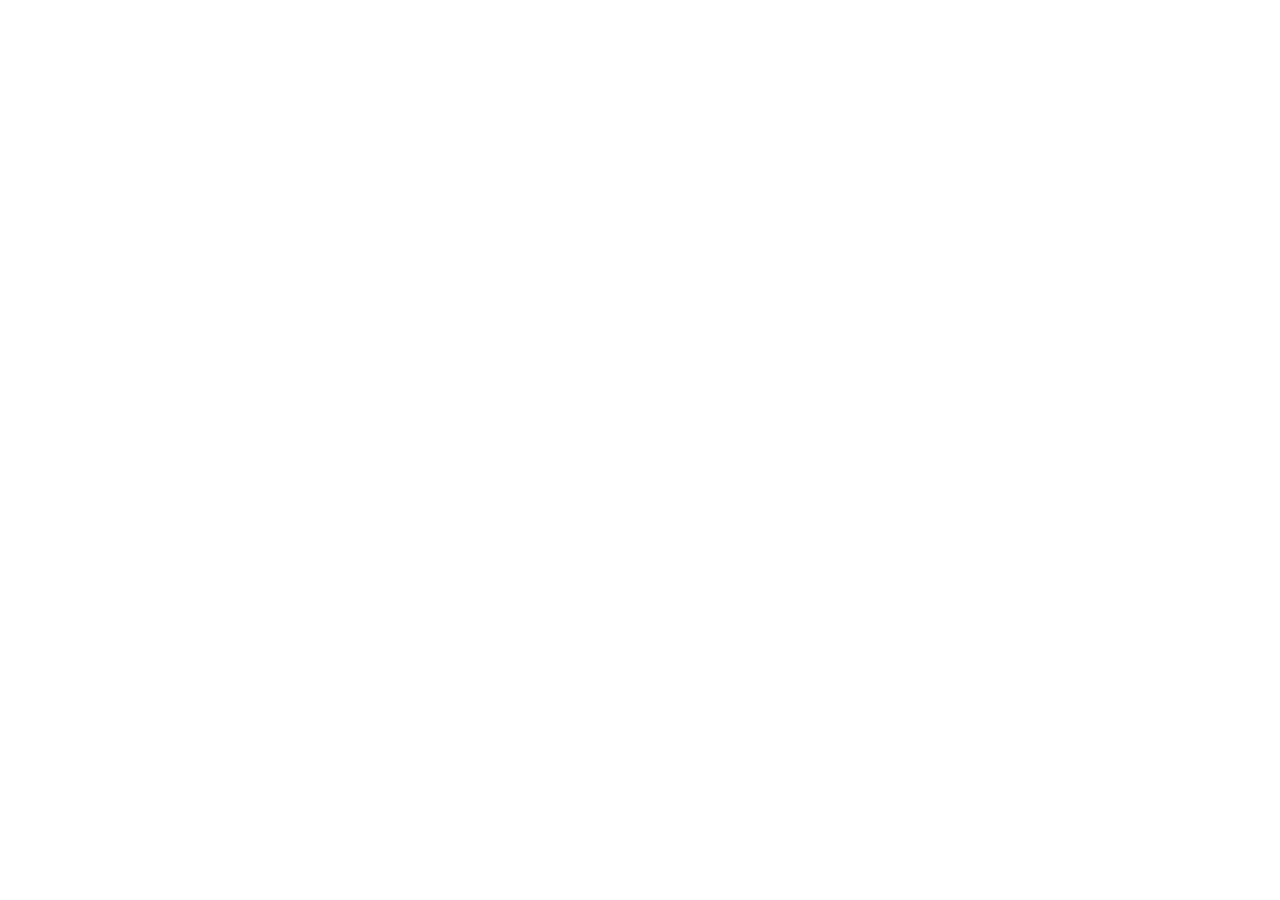
==== commit 9c27134c: "Forward the old GitHub Pages addresses to the new server Co-Authored-By: Claude Opus 5.5 <noreply@an" ====
--- a/index.html
+++ b/index.html
@@ -2,1300 +2,13 @@
 <html lang="de">
 <head>
 <meta charset="utf-8">
-<meta name="viewport" content="width=device-width, initial-scale=1, viewport-fit=cover">
-<title>Lernapps</title>
-<link rel="icon" href="data:image/svg+xml,%3Csvg%20viewBox%3D%220%200%20100%20100%22%20xmlns%3D%22http%3A//www.w3.org/2000/svg%22%3E%0A%20%20%3Crect%20width%3D%22100%22%20height%3D%22100%22%20rx%3D%2222%22%20fill%3D%22%2315213F%22/%3E%0A%20%20%3Crect%20x%3D%2218%22%20y%3D%2218%22%20width%3D%2228%22%20height%3D%2228%22%20rx%3D%227%22%20fill%3D%22%232257E6%22/%3E%0A%20%20%3Crect%20x%3D%2254%22%20y%3D%2218%22%20width%3D%2228%22%20height%3D%2228%22%20rx%3D%227%22%20fill%3D%22%23FFC21A%22/%3E%0A%20%20%3Crect%20x%3D%2218%22%20y%3D%2254%22%20width%3D%2228%22%20height%3D%2228%22%20rx%3D%227%22%20fill%3D%22%2312995A%22/%3E%0A%20%20%3Crect%20x%3D%2254%22%20y%3D%2254%22%20width%3D%2228%22%20height%3D%2228%22%20rx%3D%227%22%20fill%3D%22%23D7263D%22/%3E%0A%3C/svg%3E">
-<link rel="preconnect" href="https://fonts.googleapis.com">
-<link rel="preconnect" href="https://fonts.gstatic.com" crossorigin>
-<link rel="stylesheet" href="https://fonts.googleapis.com/css2?family=Atkinson+Hyperlegible:wght@400;700&family=Dela+Gothic+One&family=Gochi+Hand&family=Patrick+Hand&display=swap">
-<style>
-/* Shared design for all learning apps: one centered column on graph paper like a school notebook,
-   sticky status bar and fixed tab bar. Apps override the color tokens in their own styles.css. */
-:root {
-  --paper: #F4F7FC;
-  --grid: #DCE4F3;
-  --card: #FFFFFF;
-  --ink: #15213F;
-  --ink-soft: #55648A;
-  --line: #CDD7EA;
-  --accent: #2257E6;
-  --accent-soft: #DFE8FF;
-  --accent-2: #8FE3FF;
-  --gold: #FFC21A;
-  --gold-ink: #1C1600;
-  --bad: #D7263D;
-  --bad-soft: #FDE3E6;
-  --good: #12995A;
-  --good-soft: #DAF4E7;
-  --pen: #1F3FB0;
-  --accent-strong: #2257E6;
-  --go-strong: #12995A;
-  --shadow: 0 2px 0 var(--line), 0 10px 24px -14px rgba(21, 33, 63, .35);
-  --f-display: 'Dela Gothic One', 'Arial Black', Impact, system-ui, sans-serif;
-  --f-body: 'Atkinson Hyperlegible', 'Segoe UI', system-ui, sans-serif;
-  --f-hand: 'Gochi Hand', 'Comic Sans MS', 'Segoe Print', cursive;
-  /* calmer handwriting for what learners type, easier to read than --f-hand */
-  --f-write: 'Patrick Hand', 'Segoe Print', 'Comic Sans MS', cursive;
-  /* page background and the decorative stripe on hero cards; apps swap these for their own look */
-  --paper-pattern: linear-gradient(var(--grid) 1px, transparent 1px), linear-gradient(90deg, var(--grid) 1px, transparent 1px);
-  --paper-size: 24px 24px;
-  --stripe: repeating-linear-gradient(-45deg, var(--gold) 0 10px, var(--gold-ink) 10px 20px);
-}
-@media (prefers-color-scheme: dark) {
-  :root:not([data-theme="light"]) {
-    --paper: #0E1527; --grid: #18233D; --card: #152039; --ink: #EAF0FD; --ink-soft: #9DAED2; --line: #2A3A60;
-    --accent: #7097FF; --accent-soft: #1E2C57; --accent-2: #A8ECFF; --gold: #FFC93D; --gold-ink: #1C1600;
-    --bad: #FF5D70; --bad-soft: #3D1A24; --good: #34D08C; --good-soft: #11392A; --pen: #96B2FF; --accent-strong: #3B63E0; --go-strong: #148A55;
-    --shadow: 0 2px 0 #0A1020, 0 10px 24px -14px rgba(0, 0, 0, .6);
-    color-scheme: dark;
-  }
-}
-:root[data-theme="dark"] {
-  --paper: #0E1527; --grid: #18233D; --card: #152039; --ink: #EAF0FD; --ink-soft: #9DAED2; --line: #2A3A60;
-  --accent: #7097FF; --accent-soft: #1E2C57; --accent-2: #A8ECFF; --gold: #FFC93D; --gold-ink: #1C1600;
-  --bad: #FF5D70; --bad-soft: #3D1A24; --good: #34D08C; --good-soft: #11392A; --pen: #96B2FF; --accent-strong: #3B63E0; --go-strong: #148A55;
-  --shadow: 0 2px 0 #0A1020, 0 10px 24px -14px rgba(0, 0, 0, .6);
-  color-scheme: dark;
-}
-
-* { box-sizing: border-box; }
-[hidden] { display: none !important; }
-html, body { min-height: 100%; }
-body {
-  margin: 0;
-  background-color: var(--paper);
-  background-image: var(--paper-pattern);
-  background-size: var(--paper-size);
-  color: var(--ink);
-  font-family: var(--f-body);
-  font-size: 17px;
-  line-height: 1.45;
-  -webkit-tap-highlight-color: transparent;
-}
-body::before { content: ""; position: fixed; inset: 0 0 auto; height: env(safe-area-inset-top, 0px); z-index: 30; background: var(--card); }
-button { font: inherit; color: inherit; cursor: pointer; }
-button:focus-visible, [tabindex]:focus-visible, input:focus-visible, textarea:focus-visible { outline: 3px solid var(--gold); outline-offset: 2px; }
-h1, h2, h3 { font-family: var(--f-display); font-weight: 400; line-height: 1.12; margin: 0; text-wrap: balance; letter-spacing: .01em; }
-svg { display: block; }
-
-.app { max-width: 880px; margin: 0 auto; padding-left: max(16px, env(safe-area-inset-left, 0px)); padding-right: max(16px, env(safe-area-inset-right, 0px)); padding-block: 0 110px; }
-
-/* ---------- status bar ---------- */
-.status {
-  position: sticky; top: env(safe-area-inset-top, 0px); z-index: 20;
-  margin: 0 calc(-1 * max(16px, env(safe-area-inset-left, 0px)));
-  padding: 10px max(16px, env(safe-area-inset-right, 0px)) 10px max(16px, env(safe-area-inset-left, 0px));
-  background: color-mix(in srgb, var(--card) 92%, transparent);
-  backdrop-filter: blur(8px);
-  border-bottom: 2px solid var(--line);
-  display: flex; align-items: center; gap: 12px;
-}
-.rank { display: flex; align-items: center; gap: 10px; min-width: 0; flex: 1; }
-.rank-badge { width: 42px; height: 42px; border-radius: 12px; background: var(--accent-strong); color: #fff; display: grid; place-items: center; font-family: var(--f-display); font-size: 18px; flex: none; }
-.rank-text { min-width: 0; flex: 1; }
-.rank-name { font-weight: 700; font-size: 14px; white-space: nowrap; overflow: hidden; text-overflow: ellipsis; }
-.xpbar { height: 10px; border-radius: 99px; background: var(--accent-soft); overflow: hidden; margin-top: 4px; }
-.xpbar i { display: block; height: 100%; background: linear-gradient(90deg, var(--accent), var(--accent-2)); border-radius: 99px; transition: width .6s cubic-bezier(.2, .8, .2, 1); }
-.chips { display: flex; gap: 6px; flex: none; }
-.chip { display: inline-flex; align-items: center; gap: 4px; padding: 5px 9px; border-radius: 99px; background: var(--paper); border: 2px solid var(--line); font-weight: 700; font-size: 14px; font-variant-numeric: tabular-nums; }
-.chip svg { width: 18px; height: 18px; }
-.chip.pop { animation: pop .5s; }
-.iconbtn { border: 2px solid var(--line); background: var(--paper); border-radius: 12px; width: 38px; height: 38px; display: grid; place-items: center; flex: none; }
-.iconbtn svg { width: 20px; height: 20px; }
-a.iconbtn { color: inherit; text-decoration: none; }
-
-/* ---------- tab bar ---------- */
-.tabs {
-  position: fixed; left: 0; right: 0; bottom: 0; z-index: 20;
-  background: var(--card); border-top: 2px solid var(--line);
-  padding: 6px max(16px, env(safe-area-inset-right, 0px)) calc(6px + env(safe-area-inset-bottom, 0px)) max(16px, env(safe-area-inset-left, 0px));
-  display: flex; justify-content: center; gap: 4px;
-}
-.tabs button { flex: 1; max-width: 160px; border: 0; background: none; padding: 6px 4px; border-radius: 12px; display: flex; flex-direction: column; align-items: center; gap: 2px; font-size: 12px; font-weight: 700; color: var(--ink-soft); }
-.tabs button svg { width: 26px; height: 26px; }
-.tabs button[aria-current="true"] { color: var(--accent); background: var(--accent-soft); }
-
-/* ---------- home ---------- */
-.hero { margin-top: 18px; display: grid; grid-template-columns: 1fr auto; gap: 16px; align-items: stretch; }
-.countdown {
-  position: relative; padding: 18px 20px 18px 22px; border-radius: 18px; background: var(--card); box-shadow: var(--shadow);
-  border: 3px solid var(--ink); overflow: hidden; min-width: 0;
-}
-.countdown::before { content: ""; position: absolute; inset: 0 auto 0 0; width: 10px; background: var(--stripe); }
-.countdown.with-img { --hero-h: clamp(140px, 32vw, 230px); }
-.countdown.with-img::before { top: calc(var(--hero-h) + 3px); }
-.hero-img { display: block; width: calc(100% + 42px); max-width: none; height: var(--hero-h); margin: -18px -20px 14px -22px; object-fit: cover; object-position: var(--hero-pos, center); border-bottom: 3px solid var(--ink); }
-.countdown .eyebrow { font-size: 12px; letter-spacing: .12em; text-transform: uppercase; font-weight: 700; color: var(--ink-soft); }
-.countdown h1 { font-size: clamp(26px, 6vw, 40px); margin-top: 4px; }
-.countdown h1 em { font-style: normal; color: var(--accent); }
-.countdown p { margin: 8px 0 0; color: var(--ink-soft); max-width: 46ch; }
-.hand { font-family: var(--f-hand); color: var(--pen); font-size: 1.15em; }
-.herobox { width: 120px; border-radius: 18px; background: #0B1020; display: grid; place-items: end center; padding-bottom: 8px; box-shadow: var(--shadow); overflow: hidden; }
-.herobox svg { width: 100%; height: 150px; }
-.goalrow { display: grid; grid-template-columns: repeat(3, minmax(0, 1fr)); gap: 12px; margin-top: 14px; }
-.tile { background: var(--card); border-radius: 16px; padding: 12px 14px; box-shadow: var(--shadow); border: 2px solid var(--line); display: flex; gap: 12px; align-items: center; min-width: 0; text-align: left; }
-button.tile:hover { border-color: var(--accent); }
-.tile b { display: block; font-size: 15px; }
-.tile span { display: block; font-size: 13px; color: var(--ink-soft); }
-.tile .ring { width: 46px; height: 46px; flex: none; }
-.tile .ico { width: 42px; height: 42px; flex: none; border-radius: 12px; display: grid; place-items: center; }
-.tile .ico svg { width: 26px; height: 26px; }
-.tile.exam { border-color: var(--ink); background: var(--gold); color: var(--gold-ink); }
-.tile.exam span { color: var(--gold-ink); opacity: .8; }
-
-/* endless trainer */
-.tr-top { background: var(--good); } .tr-good { background: var(--gold); } .tr-weak { background: var(--bad); } .tr-new { background: var(--line); }
-.tr-bar { display: flex; gap: 3px; height: 14px; border-radius: 99px; overflow: hidden; background: var(--line); }
-.tr-bar i { display: block; min-width: 6px; }
-.trainer-tile { display: grid; gap: 8px; width: 100%; margin-top: 12px; padding: 14px 16px; text-align: left; background: var(--card); border: 3px solid var(--ink); border-radius: 18px; box-shadow: var(--shadow); color: var(--ink); }
-.trainer-tile:hover { border-color: var(--accent); }
-.tt-head { display: flex; flex-wrap: wrap; align-items: baseline; justify-content: space-between; gap: 2px 12px; }
-.tt-head b { font-family: var(--f-display); font-size: 20px; }
-.tt-head span, .tt-go { font-size: 14px; color: var(--ink-soft); }
-.trainer { text-align: center; padding-top: 20px; max-width: 560px; margin: 0 auto; }
-.trainer h1 { font-size: clamp(30px, 7vw, 44px); }
-.trainer .tr-bar { height: 20px; margin: 16px 0 12px; }
-.tr-round { margin: 6px auto 0; }
-.tr-legend { display: grid; gap: 6px; text-align: left; }
-.tr-legend div { display: grid; grid-template-columns: 14px 34px 1fr auto; align-items: center; gap: 10px; font-size: 16px; }
-.tr-legend i, .tr-list summary i { width: 14px; height: 14px; border-radius: 50%; display: inline-block; }
-.tr-legend b { text-align: right; font-variant-numeric: tabular-nums; }
-.tr-legend em { font-style: normal; color: var(--ink-soft); font-variant-numeric: tabular-nums; }
-.tr-stars { display: flex; gap: 10px; align-items: center; text-align: left; margin: 16px 0 0; padding: 10px 12px; border-radius: 14px; background: var(--paper); border: 2px solid var(--line); font-size: 15px; }
-.tr-stars svg { width: 28px; height: 28px; flex: none; }
-.tr-how { color: var(--ink-soft); font-size: 15px; text-align: left; margin: 16px 0; }
-.trainer .actions { display: flex; gap: 12px; justify-content: center; flex-wrap: wrap; margin-bottom: 20px; }
-.tr-list { text-align: left; border-top: 2px solid var(--line); padding: 10px 0; }
-.tr-list summary { cursor: pointer; font-weight: 700; display: flex; align-items: center; gap: 10px; }
-.tr-words { display: flex; flex-wrap: wrap; gap: 6px; margin-top: 10px; }
-.tr-words span { padding: 4px 10px; border-radius: 10px; background: var(--paper); border: 2px solid var(--line); font-weight: 700; }
-.tr-words small, .toast small { font-weight: 400; color: var(--ink-soft); }
-.trainer-chip svg { width: 18px; height: 18px; }
-
-.world { margin-top: 30px; }
-.world-head { display: flex; align-items: center; gap: 14px; }
-.world-art { width: 64px; height: 64px; flex: none; background: var(--card); border: 3px solid var(--ink); border-radius: 16px; padding: 6px; color: var(--ink); box-shadow: var(--shadow); }
-.world-art:has(.wimg) { width: 76px; height: 76px; padding: 0; overflow: hidden; }
-.wimg { display: block; width: 100%; height: auto; aspect-ratio: 1; object-fit: cover; border-radius: 13px; }
-.world-head h2 { font-size: clamp(20px, 4.4vw, 26px); }
-.world-head p { margin: 2px 0 0; color: var(--ink-soft); font-size: 15px; }
-.world-num { font-family: var(--f-hand); color: var(--pen); font-size: 20px; }
-.world-prog { margin-left: auto; text-align: right; font-weight: 700; font-size: 14px; flex: none; }
-.world-prog small { display: block; color: var(--ink-soft); font-weight: 400; }
-.path { display: grid; grid-template-columns: repeat(var(--cols, 4), minmax(0, 1fr)); gap: 14px 10px; margin-top: 16px; padding: 16px; background: color-mix(in srgb, var(--card) 70%, transparent); border: 2px dashed var(--line); border-radius: 20px; }
-.node { min-width: 0; display: flex; flex-direction: column; align-items: center; gap: 6px; border: 0; background: none; padding: 4px; text-align: center; }
-.node .bubble { width: 72px; height: 72px; border-radius: 50%; display: grid; place-items: center; background: var(--card); border: 3px solid var(--ink); box-shadow: 0 5px 0 var(--ink); transition: transform .15s; position: relative; color: var(--ink); }
-.node .bubble svg { width: 34px; height: 34px; }
-.node:hover .bubble { transform: translateY(-3px); }
-.node:active .bubble { transform: translateY(3px); box-shadow: 0 2px 0 var(--ink); }
-.node.done .bubble { background: var(--accent-strong); color: #fff; }
-.node.next .bubble { background: var(--gold); color: var(--gold-ink); animation: bob 1.6s ease-in-out infinite; }
-.node.locked { cursor: not-allowed; }
-.node.locked .bubble { background: var(--paper); border-color: var(--line); box-shadow: 0 5px 0 var(--line); color: var(--ink-soft); }
-.node .lbl { font-size: 13px; font-weight: 700; line-height: 1.2; overflow-wrap: anywhere; hyphens: auto; max-width: 100%; }
-.node.locked .lbl { color: var(--ink-soft); }
-.stars { display: flex; gap: 1px; }
-.stars svg { width: 16px; height: 16px; }
-
-/* ---------- generic ---------- */
-.btn { border: 3px solid var(--ink); background: var(--card); color: var(--ink); padding: 12px 20px; border-radius: 14px; font-weight: 700; font-size: 17px; box-shadow: 0 4px 0 var(--ink); transition: transform .08s; display: inline-flex; align-items: center; justify-content: center; gap: 8px; }
-.btn:active { transform: translateY(3px); box-shadow: 0 1px 0 var(--ink); }
-.btn.primary { background: var(--accent-strong); color: #fff; }
-.btn.go { background: var(--go-strong); color: #fff; }
-.btn.warn { background: var(--gold); color: var(--gold-ink); }
-.btn[disabled] { opacity: .45; cursor: not-allowed; }
-.btn.small { padding: 8px 14px; font-size: 15px; }
-.muted { color: var(--ink-soft); }
-.section-title { font-size: clamp(24px, 5vw, 32px); margin: 24px 0 6px; }
-.lead { color: var(--ink-soft); margin: 0 0 16px; max-width: 60ch; }
-
-/* ---------- level screen ---------- */
-.stage { position: fixed; inset: 0; z-index: 40; background: var(--paper); background-image: var(--paper-pattern); background-size: var(--paper-size); overflow-y: auto; padding-top: env(safe-area-inset-top, 0px); padding-bottom: env(safe-area-inset-bottom, 0px); }
-.stage-inner { max-width: 760px; margin: 0 auto; padding-left: max(16px, env(safe-area-inset-left, 0px)); padding-right: max(16px, env(safe-area-inset-right, 0px)); padding-block: 12px 180px; }
-.stage-top { display: flex; align-items: center; gap: 12px; position: sticky; top: 0; padding: 10px 0; background: var(--paper); z-index: 2; }
-.progress { flex: 1; height: 16px; border-radius: 99px; background: var(--card); border: 2px solid var(--line); overflow: hidden; }
-.progress i { display: block; height: 100%; background: var(--good); border-radius: 99px; transition: width .4s; }
-.combo { font-family: var(--f-display); color: var(--gold-ink); background: var(--gold); border-radius: 10px; padding: 3px 10px; font-size: 15px; white-space: nowrap; }
-.combo.hot { animation: pulse .8s infinite; }
-.timer { height: 6px; border-radius: 99px; background: var(--line); overflow: hidden; margin: 4px 0 10px; }
-.timer i { display: block; height: 100%; background: var(--bad); transform-origin: left; }
-.qtitle { font-size: 13px; font-weight: 700; letter-spacing: .1em; text-transform: uppercase; color: var(--ink-soft); margin-top: 10px; }
-.question { font-size: clamp(21px, 4.4vw, 27px); font-weight: 700; margin: 6px 0 18px; text-wrap: balance; line-height: 1.3; }
-.options { display: grid; gap: 10px; }
-.opt { text-align: left; border: 3px solid var(--line); background: var(--card); border-radius: 16px; padding: 14px 16px; font-size: 18px; display: flex; gap: 12px; align-items: center; box-shadow: 0 4px 0 var(--line); transition: transform .08s, border-color .15s; }
-.opt:hover:not([disabled]) { border-color: var(--accent); }
-.opt kbd { font-family: var(--f-body); font-size: 13px; font-weight: 700; border: 2px solid var(--line); border-radius: 8px; width: 28px; height: 28px; display: grid; place-items: center; flex: none; color: var(--ink-soft); }
-.opt.right { border-color: var(--good); background: var(--good-soft); box-shadow: 0 4px 0 var(--good); }
-.opt.wrong { border-color: var(--bad); background: var(--bad-soft); box-shadow: 0 4px 0 var(--bad); animation: shake .4s; }
-.opt[disabled] { cursor: default; }
-.figure { width: min(220px, 60vw); aspect-ratio: 1; margin: 0 auto 18px; background: var(--card); border: 3px solid var(--ink); border-radius: 22px; padding: 18px; color: var(--ink); box-shadow: var(--shadow); max-width: 100%; }
-
-.sheet { position: fixed; left: 0; right: 0; bottom: 0; z-index: 45; transform: translateY(110%); transition: transform .3s cubic-bezier(.2, .9, .3, 1.1); padding: 16px max(16px, env(safe-area-inset-right, 0px)) calc(16px + env(safe-area-inset-bottom, 0px)) max(16px, env(safe-area-inset-left, 0px)); border-top: 3px solid var(--ink); }
-.sheet.show { transform: none; }
-.sheet.ok { background: var(--good-soft); }
-.sheet.bad { background: var(--bad-soft); }
-.sheet-inner { max-width: 760px; margin: 0 auto; display: flex; gap: 16px; align-items: center; flex-wrap: wrap; }
-.sheet h3 { font-size: 22px; }
-.sheet.ok h3 { color: var(--good); }
-.sheet.bad h3 { color: var(--bad); }
-.sheet p { margin: 4px 0 0; }
-.sheet .txt { flex: 1; min-width: 220px; }
-.sheet .xp { font-family: var(--f-display); color: var(--accent); }
-
-/* match */
-.match { display: grid; grid-template-columns: minmax(0, 1fr) minmax(0, 1.3fr); gap: 10px 14px; }
-.match .col { display: grid; gap: 10px; align-content: start; }
-.mcard { border: 3px solid var(--line); background: var(--card); border-radius: 14px; padding: 10px 12px; text-align: left; display: flex; align-items: center; gap: 10px; min-height: 58px; font-size: 16px; box-shadow: 0 3px 0 var(--line); }
-.mcard .mart { width: 40px; height: 40px; flex: none; color: var(--ink); }
-.mcard.sel { border-color: var(--accent); background: var(--accent-soft); }
-.mcard.ok { border-color: var(--good); background: var(--good-soft); opacity: .55; cursor: default; }
-.mcard.no { border-color: var(--bad); animation: shake .4s; }
-
-/* swipe */
-.swipe-wrap { position: relative; height: 300px; margin: 10px auto 20px; max-width: 460px; }
-.scard { position: absolute; inset: 0; background: var(--card); border: 3px solid var(--ink); border-radius: 24px; padding: 28px; display: grid; place-items: center; text-align: center; font-size: clamp(20px, 4.5vw, 25px); font-weight: 700; box-shadow: var(--shadow); touch-action: pan-y; user-select: none; transition: transform .35s, opacity .35s; }
-.scard .stamp { position: absolute; top: 16px; font-family: var(--f-display); font-size: 22px; padding: 4px 12px; border: 4px solid; border-radius: 10px; opacity: 0; transition: opacity .1s; }
-.scard .stamp.l { left: 16px; color: var(--bad); transform: rotate(-12deg); }
-.scard .stamp.r { right: 16px; color: var(--good); transform: rotate(12deg); }
-.scard.back { transform: scale(.94) translateY(14px); opacity: .6; }
-.swipe-btns { display: flex; gap: 12px; justify-content: center; }
-.swipe-btns .btn { flex: 1; max-width: 220px; }
-
-/* sort */
-.sort-card { margin: 14px auto 22px; max-width: 420px; background: var(--card); border: 3px solid var(--ink); border-radius: 20px; padding: 26px 20px; text-align: center; font-size: 22px; font-weight: 700; box-shadow: var(--shadow); min-height: 120px; display: grid; place-items: center; }
-.sort-card.fly-0 { animation: fly0 .4s forwards; } .sort-card.fly-1 { animation: fly1 .4s forwards; } .sort-card.fly-2 { animation: fly2 .4s forwards; }
-.buckets { display: grid; gap: 12px; grid-template-columns: repeat(auto-fit, minmax(150px, 1fr)); }
-.bucket { border: 3px dashed var(--ink-soft); background: var(--card); border-radius: 18px; padding: 14px; min-height: 120px; text-align: center; font-weight: 700; display: flex; flex-direction: column; gap: 8px; align-items: center; }
-.bucket:hover { border-color: var(--accent); border-style: solid; }
-.bucket .count { font-family: var(--f-display); font-size: 26px; color: var(--accent); }
-.bucket .mini { display: flex; flex-wrap: wrap; gap: 4px; justify-content: center; }
-.bucket .mini span { font-size: 12px; font-weight: 400; background: var(--accent-soft); border-radius: 6px; padding: 2px 6px; }
-
-/* order */
-.order-list { display: grid; gap: 10px; }
-.ocard { text-align: left; border: 3px solid var(--line); background: var(--card); border-radius: 14px; padding: 12px 14px; font-size: 17px; display: flex; gap: 12px; align-items: center; box-shadow: 0 3px 0 var(--line); }
-.ocard .n { width: 32px; height: 32px; border-radius: 50%; border: 2px dashed var(--line); display: grid; place-items: center; font-weight: 700; flex: none; }
-.ocard.placed { border-color: var(--good); background: var(--good-soft); cursor: default; }
-.ocard.placed .n { background: var(--good); color: #fff; border: 0; }
-.ocard.no { border-color: var(--bad); animation: shake .4s; }
-.hearts { display: flex; gap: 4px; }
-.hearts svg { width: 24px; height: 24px; }
-
-/* write */
-.answer { width: 100%; min-height: 140px; border: 3px solid var(--line); border-radius: 16px; padding: 14px; font: inherit; font-size: 18px; background: var(--card); color: var(--ink); resize: vertical; font-family: var(--f-write); font-size: 20px; }
-.type-lead { font-size: 17px; color: var(--ink-soft); margin-top: 4px; }
-.type-word { font-family: var(--f-display); font-size: clamp(30px, 8vw, 46px); line-height: 1.15; margin: 8px 0 18px; overflow-wrap: anywhere; }
-.type-word small { display: block; font-family: var(--f-body); font-size: 16px; font-weight: 400; color: var(--ink-soft); margin-top: 6px; }
-.type-form { display: grid; gap: 12px; }
-.tfield { display: grid; gap: 4px; font-size: 14px; font-weight: 700; letter-spacing: .04em; text-transform: uppercase; color: var(--ink-soft); }
-.tfield input { width: 100%; border: 3px solid var(--line); border-radius: 14px; padding: 12px 14px; font: inherit; font-family: var(--f-write); font-size: 24px; letter-spacing: .02em; text-transform: none; background: var(--card); color: var(--ink); }
-.tfield input:focus { outline: none; border-color: var(--accent); }
-.tfield input.right { border-color: var(--good); background: var(--good-soft); }
-.tfield input.wrong { border-color: var(--bad); background: var(--bad-soft); animation: shake .4s; }
-.type-btns { display: flex; gap: 10px; flex-wrap: wrap; margin-top: 4px; }
-.model { margin-top: 16px; padding: 16px; border-radius: 16px; background: var(--card); border: 3px solid var(--good); }
-.model h4 { margin: 0 0 6px; font-size: 14px; letter-spacing: .08em; text-transform: uppercase; color: var(--good); }
-.kw { display: flex; flex-wrap: wrap; gap: 6px; margin-top: 10px; }
-.kw span { border-radius: 99px; padding: 3px 10px; font-size: 14px; font-weight: 700; border: 2px solid; }
-.kw .hit { color: var(--good); border-color: var(--good); background: var(--good-soft); }
-.kw .miss { color: var(--bad); border-color: var(--bad); background: var(--bad-soft); }
-.selfrate { display: flex; flex-wrap: wrap; gap: 10px; margin-top: 16px; }
-.points { display: grid; gap: 8px; }
-.points label { display: flex; gap: 10px; align-items: flex-start; padding: 10px 12px; border-radius: 12px; border: 2px solid var(--line); background: var(--paper); cursor: pointer; }
-.points input { width: 22px; height: 22px; flex: none; margin-top: 1px; accent-color: var(--good); }
-
-/* ---------- more answer kinds (items.js) ---------- */
-.qimg { margin: 6px 0 14px; }
-.qimg img, .hint img { display: block; max-width: 100%; max-height: 300px; margin: 0 auto; border-radius: 14px; border: 3px solid var(--ink); background: #fff; cursor: zoom-in; }
-.hint-row { margin: 14px 0 4px; }
-.hint-row .btn svg { width: 20px; height: 20px; }
-.hint { margin-top: 10px; padding: 14px 16px; border-radius: 14px; background: color-mix(in srgb, var(--gold) 22%, var(--card)); border: 2px solid var(--gold); }
-.hint p { margin: 0 0 6px; }
-.hint .src { font-size: 14px; color: var(--ink-soft); }
-.zoom { position: fixed; inset: 0; z-index: 90; background: rgba(0, 0, 0, .85); display: grid; place-items: center; gap: 12px; padding: 16px; grid-template-rows: 1fr auto; }
-.zoom img { max-width: 100%; max-height: 82vh; object-fit: contain; border-radius: 10px; background: #fff; }
-.bd-chips { display: flex; flex-wrap: wrap; gap: 8px; margin: 12px 0; }
-.bd-chip, .bd-slot, .bd-gap, .bd-l, .bd-r, .bd-grow .seg button { border: 3px solid var(--line); background: var(--card); color: var(--ink); border-radius: 12px; padding: 10px 14px; font-size: 17px; font-weight: 700; box-shadow: 0 3px 0 var(--line); text-align: left; }
-.bd-chip[disabled] { opacity: .3; box-shadow: none; }
-.bd-picked { display: grid; gap: 8px; min-height: 56px; padding: 10px; border: 2px dashed var(--line); border-radius: 14px; }
-.bd-slot { border-color: var(--accent); }
-.bd-pairs { display: grid; grid-template-columns: 1fr 1fr; gap: 10px; }
-.bd-pairs .col { display: grid; gap: 8px; align-content: start; }
-.bd-l, .bd-r { display: flex; gap: 8px; align-items: center; font-size: 16px; }
-.bd-l.sel { border-color: var(--gold); background: color-mix(in srgb, var(--gold) 20%, var(--card)); }
-.tag { min-width: 26px; height: 26px; border-radius: 8px; display: grid; place-items: center; background: var(--accent-soft); color: var(--accent); font-size: 14px; flex: none; }
-.tag:empty { background: var(--paper); }
-.bd-groups { display: grid; gap: 10px; }
-.bd-grow { display: grid; gap: 6px; padding: 10px 12px; border-radius: 14px; border: 2px solid var(--line); background: var(--card); }
-.bd-grow > span { font-weight: 700; }
-.bd-grow .seg { display: flex; flex-wrap: wrap; gap: 6px; }
-.bd-grow .seg button { padding: 6px 12px; font-size: 15px; }
-.bd-grow .seg button.on { border-color: var(--accent); background: var(--accent-soft); }
-.bd-cloze { font-size: 20px; line-height: 2.1; }
-.bd-gap { padding: 2px 12px; font-size: 18px; margin: 0 2px; border-style: dashed; }
-.bd-gap.filled { border-style: solid; border-color: var(--accent); }
-.bd-multi.on { border-color: var(--accent); background: var(--accent-soft); }
-.bd-multi.on kbd { background: var(--accent); color: #fff; border-color: var(--accent); }
-.bd-slot.right, .bd-gap.right, .bd-l.right, .bd-grow.right, .bd-multi.right { border-color: var(--good); background: var(--good-soft); }
-.bd-slot.wrong, .bd-gap.wrong, .bd-l.wrong, .bd-grow.wrong, .bd-multi.wrong { border-color: var(--bad); background: var(--bad-soft); }
-.bd-multi.missed { border-color: var(--good); border-style: dashed; }
-
-/* ---------- parents' view (parents.js) ---------- */
-.ptable { overflow-x: auto; }
-.ptable table { width: 100%; border-collapse: collapse; font-size: 15px; background: var(--card); border-radius: 14px; overflow: hidden; }
-.ptable th, .ptable td { padding: 8px 10px; border-bottom: 2px solid var(--line); text-align: left; }
-.plist { display: grid; gap: 10px; padding-left: 22px; }
-.plist .muted { font-size: 14px; }
-.pbtns { display: flex; gap: 10px; flex-wrap: wrap; margin: 10px 0; }
-.pcode { min-height: 90px; font-family: ui-monospace, monospace; font-size: 12px; word-break: break-all; }
-.bad-text { color: var(--bad); font-weight: 700; }
-
-
-
-/* memory */
-.memory { display: grid; grid-template-columns: repeat(4, minmax(0, 1fr)); gap: 10px; }
-.mem { aspect-ratio: 1; perspective: 600px; border: 0; padding: 0; background: none; }
-.mem .in { display: block; position: relative; width: 100%; height: 100%; transition: transform .4s; transform-style: preserve-3d; }
-.mem.open .in, .mem.gone .in { transform: rotateY(180deg); }
-.mem .f, .mem .b { position: absolute; inset: 0; backface-visibility: hidden; border-radius: 14px; border: 3px solid var(--ink); display: grid; place-items: center; padding: 6px; }
-.mem .f { background: var(--accent); background-image: repeating-linear-gradient(45deg, transparent 0 8px, rgba(255, 255, 255, .12) 8px 16px); }
-.mem .f svg { width: 40%; color: #fff; }
-.mem .b { background: var(--card); transform: rotateY(180deg); font-weight: 700; font-size: clamp(11px, 2.6vw, 15px); text-align: center; color: var(--ink); line-height: 1.15; }
-.mem .b svg { width: 80%; }
-.mem.gone .b { border-color: var(--good); background: var(--good-soft); }
-
-/* learn */
-.learn-head { display: flex; flex-wrap: wrap; align-items: center; justify-content: space-between; gap: 8px 10px; margin-top: 10px; min-height: 40px; }
-.learn-head .qtitle { margin-top: 0; flex: 1 1 220px; }
-.read-ctrl { flex: none; display: flex; gap: 6px; margin-left: auto; }
-.read-rate { min-width: 54px; padding-left: 8px; padding-right: 8px; font-variant-numeric: tabular-nums; }
-.read-aloud { flex: none; } .read-aloud svg { width: 20px; height: 20px; }
-.read-aloud.on { background: var(--accent-strong); color: #fff; }
-.learn-card { background: var(--card); border: 3px solid var(--ink); border-radius: 22px; padding: 22px; box-shadow: var(--shadow); }
-.learn-card h2 { font-size: clamp(22px, 4.8vw, 30px); margin-bottom: 10px; }
-.learn-card p { font-size: 18px; margin: 0; max-width: 62ch; }
-.learn-card ul, .learn-card ol { margin: 6px 0 0; padding-left: 22px; display: grid; gap: 8px; font-size: 17px; }
-.learn-card ol li::marker { font-family: var(--f-display); color: var(--accent); }
-.dev-grid { display: grid; grid-template-columns: repeat(auto-fill, minmax(150px, 1fr)); gap: 10px; }
-.dev { border: 2px solid var(--line); border-radius: 16px; padding: 10px; text-align: center; background: var(--paper); }
-.dev .a { width: 74px; height: 74px; margin: 0 auto 6px; color: var(--ink); }
-.dev b { display: block; font-size: 15px; }
-.dev span { display: block; font-size: 13px; color: var(--ink-soft); line-height: 1.3; }
-.dots { display: flex; gap: 6px; justify-content: center; margin: 16px 0; }
-.dots i { width: 10px; height: 10px; border-radius: 50%; background: var(--line); }
-.dots i.on { background: var(--accent); width: 26px; border-radius: 99px; }
-.nav-row { display: flex; justify-content: space-between; gap: 12px; }
-
-/* results */
-.result { text-align: center; padding-top: 30px; }
-.result h1 { font-size: clamp(30px, 7vw, 46px); }
-.bigstars { display: flex; justify-content: center; gap: 8px; margin: 22px 0; }
-.bigstars svg { width: 76px; height: 76px; opacity: .2; transform: scale(.4); }
-.bigstars svg.on { animation: starIn .5s forwards; }
-.rewards { display: flex; gap: 12px; justify-content: center; flex-wrap: wrap; margin: 10px 0 24px; }
-.reward { background: var(--card); border: 3px solid var(--ink); border-radius: 16px; padding: 10px 16px; font-family: var(--f-display); font-size: 22px; display: flex; gap: 8px; align-items: center; }
-.reward svg { width: 26px; height: 26px; }
-.result .actions { display: flex; gap: 12px; justify-content: center; flex-wrap: wrap; }
-.grade { font-family: var(--f-display); font-size: 92px; line-height: 1; color: var(--accent); }
-
-/* arcade */
-.games { display: grid; grid-template-columns: repeat(auto-fit, minmax(240px, 1fr)); gap: 14px; }
-.game { background: var(--card); border: 3px solid var(--ink); border-radius: 20px; overflow: hidden; box-shadow: var(--shadow); display: flex; flex-direction: column; text-align: left; padding: 0; }
-.game .thumb { height: 120px; overflow: hidden; }
-.game .thumb svg { height: 100%; width: 100%; }
-.game .body { padding: 14px 16px 16px; display: grid; gap: 6px; }
-.game h3 { font-size: 20px; }
-.game p { margin: 0; font-size: 15px; color: var(--ink-soft); }
-.game .meta { display: flex; justify-content: space-between; align-items: center; font-weight: 700; font-size: 14px; margin-top: 4px; }
-.game.locked { filter: grayscale(1); opacity: .65; }
-.ticketbar { display: flex; align-items: center; gap: 14px; padding: 14px 16px; border-radius: 18px; background: var(--gold); color: var(--gold-ink); border: 3px solid var(--ink); margin-bottom: 16px; }
-.ticketbar svg { width: 40px; height: 40px; flex: none; }
-.ticketbar b { font-family: var(--f-display); font-size: 22px; }
-.ticketbar p { margin: 0; font-size: 14px; }
-
-.game-stage { position: fixed; inset: 0; z-index: 50; background: #0B1020; display: flex; flex-direction: column; padding-top: env(safe-area-inset-top, 0px); padding-bottom: env(safe-area-inset-bottom, 0px); }
-.game-bar { display: flex; align-items: center; gap: 12px; padding: 10px max(16px, env(safe-area-inset-right, 0px)) 10px max(16px, env(safe-area-inset-left, 0px)); color: #fff; }
-.game-bar .ttl { font-family: var(--f-display); font-size: 18px; flex: 1; }
-.game-bar .iconbtn { background: rgba(255, 255, 255, .1); border-color: rgba(255, 255, 255, .25); color: #fff; }
-.game-area { flex: 1; position: relative; min-height: 0; }
-.game-area canvas { position: absolute; inset: 0; width: 100%; height: 100%; touch-action: none; }
-.overlay { position: absolute; inset: 0; display: grid; place-items: center; padding: 20px; background: rgba(8, 12, 26, .72); color: #fff; text-align: center; overflow-y: auto; }
-.overlay .box { max-width: 560px; width: 100%; }
-.overlay h2 { font-size: clamp(26px, 6vw, 40px); }
-.overlay p { color: #C8D3EE; }
-.overlay .btn { border-color: #fff; box-shadow: 0 4px 0 #fff; }
-.fq { text-align: left; background: #152039; border: 2px solid #2A3A60; border-radius: 18px; padding: 18px; }
-.fq .question { color: #fff; font-size: clamp(19px, 4vw, 24px); }
-.fq .opt { background: #1B2949; border-color: #33467A; box-shadow: 0 4px 0 #33467A; color: #fff; }
-.fq .opt kbd { border-color: #33467A; color: #9DAED2; }
-.fq .opt.right { background: #11392A; border-color: #34D08C; box-shadow: 0 4px 0 #34D08C; }
-.fq .opt.wrong { background: #3D1A24; border-color: #FF5D70; box-shadow: 0 4px 0 #FF5D70; }
-.fq .fact { margin-top: 12px; color: #C8D3EE; font-size: 15px; }
-
-/* football blitz */
-.blitz { position: absolute; inset: 0; display: flex; flex-direction: column; gap: 14px; padding: 16px; max-width: 520px; margin: 0 auto; color: #fff; background: radial-gradient(ellipse at top, #1C4F8A, #0B1020 75%); }
-.blitz .timer { background: rgba(255, 255, 255, .15); margin: 0; }
-.blitz .timer i { background: #FFC21A; }
-.blitz-score { text-align: center; color: #C8D3EE; font-size: 16px; }
-.blitz-score b { font-family: var(--f-display); font-size: 26px; color: #fff; }
-.blitz-card { flex: 1; min-height: 0; display: flex; flex-direction: column; justify-content: center; gap: 14px; background: #152039; border: 3px solid #33467A; border-radius: 22px; padding: 20px; text-align: center; touch-action: none; user-select: none; cursor: grab; transition: border-color .15s, background .15s; }
-.blitz-q { color: #C8D3EE; font-size: clamp(17px, 4.2vw, 21px); }
-.blitz-a { font-family: var(--f-display); font-size: clamp(24px, 7vw, 36px); color: #FFC21A; overflow-wrap: anywhere; }
-.blitz-note { min-height: 1.4em; color: #fff; font-size: 16px; }
-.blitz-card.right { border-color: #34D08C; background: #11392A; }
-.blitz-card.wrong { border-color: #FF5D70; background: #3D1A24; }
-.blitz-btns { display: flex; gap: 12px; }
-.blitz-btns .btn { flex: 1; border-color: #fff; box-shadow: 0 4px 0 #fff; font-size: 19px; padding: 14px 10px; }
-.blitz-no { background: #D7263D; color: #fff; }
-
-/* knowledge scorer */
-.scorer { position: absolute; inset: 0; overflow-y: auto; display: flex; flex-direction: column; gap: 12px; padding: 14px 16px 18px; color: #fff; background: linear-gradient(#0B4D2C, #13804A); }
-.scorer > * { width: 100%; max-width: 640px; margin-left: auto; margin-right: auto; }
-.scorer .timer { background: rgba(255, 255, 255, .18); margin: 0 auto; }
-.scorer .timer i { background: #FFC21A; }
-.scorer-q { font-size: clamp(19px, 4.6vw, 24px); text-align: center; }
-.scorer-q .type-lead { font-size: 15px; color: #CFE8DA; margin-bottom: 4px; }
-.scorer-goals { display: grid; grid-template-columns: repeat(3, 1fr); gap: 8px; }
-.sgoal { position: relative; min-height: 136px; padding: 8px 6px 56px; border: 5px solid #fff; border-bottom: 0; border-radius: 4px 4px 0 0; color: #fff; font-weight: 700; font-size: clamp(15px, 4.2vw, 18px); line-height: 1.25; display: flex; align-items: flex-start; justify-content: center; overflow-wrap: anywhere; hyphens: auto;
-  background: repeating-linear-gradient(0deg, rgba(255, 255, 255, .14) 0 1px, transparent 1px 12px), repeating-linear-gradient(90deg, rgba(255, 255, 255, .14) 0 1px, transparent 1px 12px), rgba(0, 0, 0, .18); transition: background-color .2s, transform .2s; }
-.sgoal:not([disabled]):hover { background-color: rgba(255, 194, 26, .2); }
-.sgoal-txt { position: relative; z-index: 1; }
-.sgoal-keeper { position: absolute; left: 50%; bottom: 0; width: 26px; height: 34px; margin-left: -13px; border-radius: 8px 8px 3px 3px; background: #FFC21A; transition: transform .25s; }
-.sgoal-keeper::before { content: ""; position: absolute; left: 6px; top: -14px; width: 14px; height: 14px; border-radius: 50%; background: #FFD6B0; }
-.sgoal.goal { background-color: rgba(255, 194, 26, .35); transform: scale(1.04); }
-.sgoal.saved .sgoal-keeper { transform: translateY(-6px) rotate(-14deg) scale(1.15); }
-.sgoal.answer { outline: 4px dashed #34D08C; outline-offset: 3px; }
-.sgoal[disabled] { cursor: default; opacity: 1; }
-@media (max-width: 599px) {
-  .scorer-goals.stack { grid-template-columns: 1fr; }
-  .scorer-goals.stack .sgoal { min-height: 66px; padding: 10px 56px 10px 14px; border-bottom: 5px solid #fff; border-radius: 4px; align-items: center; justify-content: flex-start; text-align: left; }
-  .scorer-goals.stack .sgoal-keeper { left: auto; right: 16px; bottom: 4px; margin-left: 0; width: 22px; height: 26px; }
-  .scorer-goals.stack .sgoal-keeper::before { left: 5px; top: -12px; width: 12px; height: 12px; }
-}
-.scorer-pitch { height: 58px; display: grid; place-items: center; }
-.sball { width: 34px; height: 34px; border-radius: 50%; background: radial-gradient(circle at 50% 50%, #111 0 26%, #fff 28%); border: 2px solid #111; transition: transform .4s cubic-bezier(.2, .7, .3, 1), opacity .3s; }
-.sball.gone { opacity: 0; }
-.scorer-fact { min-height: 1.4em; text-align: center; color: #E5F3EA; font-size: 16px; }
-.scorer-next { text-align: center; }
-.scorer-next .btn { border-color: #fff; box-shadow: 0 4px 0 #fff; }
-.scorer-dots { display: flex; gap: 8px; justify-content: center; }
-.scorer-dots i { width: 14px; height: 14px; border-radius: 50%; background: rgba(255, 255, 255, .25); }
-.scorer-dots i.hit { background: #34D08C; }
-.scorer-dots i.miss { background: #FF5D70; }
-
-/* badges */
-.badges { display: grid; grid-template-columns: repeat(auto-fill, minmax(150px, 1fr)); gap: 12px; }
-.badge { background: var(--card); border: 3px solid var(--line); border-radius: 18px; padding: 14px 10px; text-align: center; }
-.badge .medal { width: 64px; height: 64px; margin: 0 auto 8px; }
-.badge b { display: block; font-size: 15px; }
-.badge span { display: block; font-size: 13px; color: var(--ink-soft); line-height: 1.3; }
-.badge.off { opacity: .5; }
-.badge.off .medal { filter: grayscale(1); }
-.statgrid { display: grid; grid-template-columns: repeat(auto-fit, minmax(140px, 1fr)); gap: 12px; margin-bottom: 20px; }
-.stat { background: var(--card); border: 2px solid var(--line); border-radius: 16px; padding: 12px 14px; }
-.stat b { font-family: var(--f-display); font-size: 26px; display: block; font-variant-numeric: tabular-nums; }
-.stat span { font-size: 13px; color: var(--ink-soft); }
-
-/* cheat sheet */
-.cheat { display: grid; gap: 14px; }
-.cheat details { background: var(--card); border: 3px solid var(--ink); border-radius: 18px; overflow: hidden; }
-.cheat summary { padding: 14px 18px; font-family: var(--f-display); font-size: 19px; cursor: pointer; list-style: none; display: flex; align-items: center; gap: 12px; }
-.cheat summary::-webkit-details-marker { display: none; }
-.cheat summary .sa { width: 40px; height: 40px; flex: none; color: var(--ink); }
-.cheat summary::after { content: "+"; margin-left: auto; font-size: 26px; color: var(--accent); }
-.cheat details[open] summary::after { content: "–"; }
-.cheat .cbody { padding: 0 18px 18px; display: grid; gap: 14px; }
-.cheat h4 { margin: 0 0 4px; font-size: 16px; color: var(--accent); }
-.cheat p, .cheat li { font-size: 16px; }
-.cheat p { margin: 0; }
-.cheat ul, .cheat ol { margin: 0; padding-left: 20px; display: grid; gap: 4px; }
-
-/* toasts & modal */
-.toasts { position: fixed; top: calc(70px + env(safe-area-inset-top, 0px)); left: 50%; transform: translateX(-50%); z-index: 70; display: grid; gap: 8px; width: min(420px, calc(100% - 32px)); pointer-events: none; }
-.toast { background: var(--ink); color: var(--paper); border-radius: 16px; padding: 12px 16px; display: flex; gap: 12px; align-items: center; animation: toastIn .4s, toastOut .4s 3.2s forwards; box-shadow: 0 12px 30px -10px rgba(0, 0, 0, .5); }
-.toast svg { width: 40px; height: 40px; flex: none; }
-.toast b { display: block; }
-.toast span { font-size: 14px; opacity: .8; }
-.modal { position: fixed; inset: 0; z-index: 80; background: rgba(8, 12, 26, .6); display: grid; place-items: center; padding: 20px; }
-.modal .box { background: var(--card); border: 3px solid var(--ink); border-radius: 24px; padding: 26px; max-width: 440px; width: 100%; text-align: center; animation: pop .5s; }
-.modal h2 { font-size: 28px; margin: 6px 0; }
-.modal p { color: var(--ink-soft); }
-.modal .thumb { height: 110px; border-radius: 14px; overflow: hidden; margin-bottom: 8px; }
-.modal .thumb svg { width: 100%; height: 100%; }
-#confetti { position: fixed; inset: 0; pointer-events: none; z-index: 90; width: 100%; height: 100%; }
-
-@keyframes pop { 0% { transform: scale(.6); } 60% { transform: scale(1.12); } 100% { transform: scale(1); } }
-@keyframes bob { 0%, 100% { transform: translateY(0); } 50% { transform: translateY(-5px); } }
-@keyframes shake { 0%, 100% { transform: translateX(0); } 25% { transform: translateX(-8px); } 75% { transform: translateX(8px); } }
-@keyframes pulse { 0%, 100% { transform: scale(1); } 50% { transform: scale(1.1); } }
-@keyframes starIn { 0% { opacity: 0; transform: scale(.2) rotate(-40deg); } 70% { opacity: 1; transform: scale(1.25) rotate(8deg); } 100% { opacity: 1; transform: scale(1) rotate(0); } }
-@keyframes toastIn { from { opacity: 0; transform: translateY(-20px); } }
-@keyframes toastOut { to { opacity: 0; transform: translateY(-20px); } }
-@keyframes fly0 { to { transform: translate(-120px, 160px) scale(.3); opacity: 0; } }
-@keyframes fly1 { to { transform: translate(0, 170px) scale(.3); opacity: 0; } }
-@keyframes fly2 { to { transform: translate(120px, 160px) scale(.3); opacity: 0; } }
-@keyframes flick { 0%, 100% { transform: scaleY(1) skewX(0); } 25% { transform: scaleY(1.05) skewX(-2deg); } 50% { transform: scaleY(.96) skewX(1deg); } 75% { transform: scaleY(1.03) skewX(2deg); } }
-.flicker { transform-origin: 50% 100%; transform-box: fill-box; animation: flick 1.2s ease-in-out infinite; }
-
-@media (max-width: 640px) {
-  body { font-size: 16px; }
-  .hero { grid-template-columns: 1fr; }
-  .herobox { display: none; }
-  .goalrow { grid-template-columns: 1fr; }
-  .path { grid-template-columns: repeat(var(--cols-sm, 3), minmax(0, 1fr)); padding: 12px 8px; }
-  .node .bubble { width: 62px; height: 62px; }
-  .match { grid-template-columns: 1fr 1fr; }
-  .mcard { font-size: 14px; padding: 8px; }
-  .mcard .mart { width: 30px; height: 30px; }
-  .chip.hide-sm { display: none; }
-  .status { gap: 8px; }
-  .status .iconbtn { width: 34px; height: 34px; border-radius: 10px; }
-  .rank { gap: 8px; }
-  .rank-badge { width: 36px; height: 36px; font-size: 16px; border-radius: 10px; }
-  .rank-name { font-size: 13px; }
-  .chips { gap: 4px; }
-  .chip { padding: 4px 7px; font-size: 13px; }
-  .chip svg { width: 16px; height: 16px; }
-  .world-prog small { display: none; }
-  .world-head { flex-wrap: wrap; gap: 10px 12px; }
-  .world-art { width: 52px; height: 52px; }
-  .world-art:has(.wimg) { width: 64px; height: 64px; }
-  .world-head > div:nth-child(2) { flex: 1; }
-  .world-prog { order: 3; width: 100%; text-align: left; margin-left: 0; }
-  .node .lbl { font-size: 12px; }
-}
-@media (prefers-reduced-motion: reduce) {
-  *, *::before, *::after { animation-duration: .01ms !important; animation-iteration-count: 1 !important; transition-duration: .01ms !important; }
-}
-
-/* Listen button of the optional speech module (core/modules/speech.js). */
-.say { display: inline-grid; place-items: center; width: 30px; height: 30px; margin-left: 6px; vertical-align: middle; border: 2px solid var(--line); border-radius: 50%; background: var(--card); color: var(--accent); cursor: pointer; padding: 0; font-style: normal; }
-.say svg { width: 16px; height: 16px; }
-.type-word .say { width: 38px; height: 38px; }
-.type-word .say svg { width: 20px; height: 20px; }
-
-/* Competence sheet on the start page (core/checklist.js). */
-.checklist { margin: 22px 0 8px; background: var(--card); border: 3px solid var(--ink); border-radius: 22px; padding: 16px 14px 10px; box-shadow: var(--shadow); }
-.cl-head h2 { font-family: var(--f-display); font-size: 22px; margin: 0 0 4px; }
-.cl-head p { margin: 0 0 10px; color: var(--ink-soft); font-size: 15px; }
-.cl-cols, .cl-row { display: grid; grid-template-columns: 1fr repeat(4, 30px); gap: 4px; align-items: center; }
-.cl-cols span { font-size: 10px; font-weight: 700; color: var(--ink-soft); text-align: center; writing-mode: vertical-rl; transform: rotate(180deg); justify-self: center; line-height: 1.1; }
-.cl-row { width: 100%; text-align: left; background: none; border: 0; border-top: 2px solid var(--line); padding: 9px 0; color: var(--ink); font: inherit; cursor: pointer; }
-.cl-row.cl-free { cursor: default; }
-.cl-text { font-size: 15px; line-height: 1.35; min-width: 0; }
-.cl-text small { display: block; font-size: 12px; color: var(--ink-soft); margin-top: 2px; }
-.cl-text em { display: block; font-size: 13px; color: var(--accent); margin-top: 3px; }
-.cl-box { width: 24px; height: 24px; justify-self: center; border: 2px solid var(--line); border-radius: 7px; display: grid; place-items: center; font-weight: 700; font-size: 14px; color: #fff; }
-.cl-box.on.c0 { background: var(--good); border-color: var(--good); }
-.cl-box.on.c1 { background: var(--gold); border-color: var(--gold); color: var(--ink); }
-.cl-box.on.c2 { background: var(--accent-2); border-color: var(--accent-2); }
-.cl-box.on.c3 { background: var(--bad); border-color: var(--bad); }
-
-/* Staff, xylophone and melodies of the optional music module (core/modules/music.js). */
-.staff { display: block; width: 100%; height: auto; margin: 6px auto; overflow: visible; }
-.staff .st-line { stroke: var(--ink); stroke-width: 1.1; }
-.staff .st-clef { font-family: 'Noto Music', serif; font-size: 50px; fill: var(--ink); }
-.staff .st-meter { font-family: var(--f-display); font-size: 19px; fill: var(--ink); text-anchor: middle; }
-.staff .st-head { fill: var(--ink); stroke: var(--ink); stroke-width: 1.4; }
-.staff .st-head.hollow { fill: var(--card); stroke-width: 2; }
-.staff .st-stem, .staff .st-flag { stroke: var(--ink); stroke-width: 1.5; fill: none; }
-.staff .st-dot, .staff .st-rest { fill: var(--ink); }
-.staff .st-label { font-family: var(--f-body); font-size: 12px; font-weight: 700; fill: var(--pen, var(--ink)); text-anchor: middle; }
-.staff .st-num { font-family: var(--f-body); font-size: 11px; font-weight: 700; fill: var(--ink-soft); text-anchor: middle; }
-.staff .st-mark { font-family: var(--f-body); font-size: 9.5px; font-weight: 700; fill: var(--accent); text-anchor: middle; }
-.staff .hi, .staff .st-label.hi { fill: var(--accent); stroke: var(--accent); }
-.staff .st-head.hollow.hi { fill: var(--accent-soft); }
-.staff .placed { fill: var(--accent); stroke: var(--accent); }
-.staff .good { fill: var(--good); stroke: var(--good); }
-.staff .bad { fill: var(--bad); stroke: var(--bad); }
-.staff .st-label.good, .staff .st-label.bad { stroke: none; }
-.staff .st-head.playing { fill: var(--gold); stroke: var(--gold); }
-.question .staff, .type-word .staff { max-height: 190px; }
-/* Staves inside the reward games sit on a white card, the pitch behind them is dark. */
-.scorer-q .staff { --ink: #1B1A33; --card: #FFFFFF; --pen: #2B2470; background: #FFFFFF; border-radius: 12px; max-width: 280px; max-height: 150px; margin: 8px auto 0; }
-.scorer-q .melody-card { --ink: #1B1A33; --card: #FFFFFF; --line: #DAD7CA; text-align: left; }
-.scorer-q .melody-card .staff { max-height: none; margin: 2px auto; }
-.staffpick { background: var(--card); border: 2px solid var(--line); border-radius: 16px; padding: 6px 10px; touch-action: manipulation; }
-.staffpick svg { cursor: crosshair; }
-.sp-tip { font-size: 13px; margin: 2px 0 4px; text-align: center; }
-
-.xylo { display: flex; align-items: center; gap: 5px; height: 150px; padding: 10px 8px; margin: 10px 0 6px; border-radius: 16px; background: linear-gradient(transparent 32%, #6B4A2B 32%, #6B4A2B 38%, transparent 38%, transparent 62%, #6B4A2B 62%, #6B4A2B 68%, transparent 68%); }
-.xbar { flex: 1; height: var(--h); min-width: 0; border: 2px solid #8A5A2B; border-radius: 8px; background: linear-gradient(90deg, #E9C38C, #F6DDB0 45%, #DDAE6F); box-shadow: 0 3px 0 #9A6A35; cursor: pointer; display: flex; align-items: flex-end; justify-content: center; padding: 0 0 8px; font-family: var(--f-display); font-size: 15px; color: #4A2F14; touch-action: manipulation; }
-.xbar.hit { animation: xhit .25s ease; }
-@keyframes xhit { 50% { transform: translateY(4px) scale(.97); filter: brightness(1.15); } }
-.xy-picked { display: flex; flex-wrap: wrap; gap: 6px; min-height: 36px; justify-content: center; }
-.xy-picked span { min-width: 36px; height: 34px; padding: 0 6px; border-radius: 10px; border: 2px dashed var(--line); display: grid; place-items: center; font-weight: 700; color: var(--ink-soft); }
-.xy-picked span.on { border-style: solid; border-color: var(--accent); color: var(--ink); background: var(--accent-soft); }
-.xy-picked span.right { border-color: var(--good); background: var(--good-soft); }
-.xy-picked span.wrong { border-color: var(--bad); background: var(--bad-soft); }
-.xy-listen, .xy-tools { display: flex; justify-content: center; gap: 8px; margin: 6px 0; }
-.btn.listen svg, .xy-listen svg { width: 18px; height: 18px; vertical-align: -3px; margin-right: 6px; }
-.melody-card { background: var(--card); border: 2px solid var(--line); border-radius: 14px; padding: 8px 10px; margin: 10px 0; overflow-x: auto; }
-.melody-card .staff { margin: 2px auto; }
-.melody-card .mc-head { display: flex; align-items: center; justify-content: space-between; gap: 8px; flex-wrap: wrap; font: 700 15px/1.3 var(--f-body); color: var(--ink); text-align: left; }
-.melody-card .mc-head .btn { font: 700 13px var(--f-body); }
-
-/* cloud.js: an app the parents locked. */
-.cloud-lock { position: fixed; inset: 0; z-index: 90; background: color-mix(in srgb, var(--paper) 94%, transparent); display: grid; place-items: center; padding: 20px; }
-.cloud-lock-box { max-width: 420px; padding: 26px; border-radius: 24px; background: var(--card); border: 3px solid var(--ink); text-align: center; display: grid; gap: 10px; justify-items: center; }
-.cloud-lock-box > svg { width: 56px; height: 56px; color: var(--ink-soft); }
-.cloud-lock-box p { margin: 0 0 6px; color: var(--ink-soft); }
-
-/* Start page. Builds on core/core.css (tokens, graph paper, typography). */
-.app.hub { padding-block: 0 60px; }
-.hub-head { margin-top: 28px; padding: 22px 22px 20px 26px; border-radius: 18px; background: var(--card); border: 3px solid var(--ink); box-shadow: var(--shadow); position: relative; overflow: hidden; }
-.hub-head::before { content: ""; position: absolute; inset: 0 auto 0 0; width: 10px; background: var(--stripe); }
-.hub-head .eyebrow { font-size: 12px; letter-spacing: .12em; text-transform: uppercase; font-weight: 700; color: var(--ink-soft); }
-.hub-head h1 { font-size: clamp(28px, 6.4vw, 44px); margin-top: 4px; }
-.hub-head h1 em { font-style: normal; color: var(--accent); }
-.hub-head p { margin: 8px 0 0; }
-
-.hub-group { margin-top: 30px; }
-.hub-group h2 { font-family: var(--f-hand); font-size: 30px; color: var(--pen); }
-.hub-grid { display: grid; grid-template-columns: repeat(auto-fill, minmax(min(100%, 340px), 1fr)); gap: 14px; margin-top: 10px; }
-
-.hub-card { display: flex; gap: 14px; align-items: flex-start; padding: 16px; border-radius: 20px; background: var(--card); border: 3px solid var(--ink); box-shadow: 0 5px 0 var(--ink); color: inherit; text-decoration: none; transition: transform .12s; }
-.hub-card:hover { transform: translateY(-3px); }
-.hub-card:active { transform: translateY(3px); box-shadow: 0 2px 0 var(--ink); }
-.hub-card.with-cover { flex-wrap: wrap; overflow: hidden; }
-.hub-cover { flex: 0 0 calc(100% + 32px); width: calc(100% + 32px); height: 150px; margin: -16px -16px 0; object-fit: cover; border-bottom: 3px solid var(--ink); }
-.hub-card:focus-visible { outline: 3px solid var(--gold); outline-offset: 3px; }
-.hub-icon { width: 68px; height: 68px; flex: none; border-radius: 18px; overflow: hidden; color: var(--ink); }
-.hub-icon svg { width: 100%; height: 100%; }
-.hub-body { flex: 1; min-width: 0; display: grid; gap: 6px; justify-items: start; }
-.hub-meta { font-size: 12px; letter-spacing: .1em; text-transform: uppercase; font-weight: 700; color: var(--ink-soft); }
-.hub-body h3 { font-size: 22px; }
-.hub-body p { margin: 0; font-size: 15px; color: var(--ink-soft); }
-.hub-go { font-family: var(--f-display); font-size: 30px; line-height: 1; color: var(--accent); align-self: center; }
-
-.pill { display: inline-block; padding: 3px 10px; border-radius: 10px; font-size: 13px; font-weight: 700; background: var(--accent-soft); color: var(--ink); }
-.pill.soon { background: var(--gold); color: var(--gold-ink); }
-.pill.done { background: var(--paper); color: var(--ink-soft); border: 2px solid var(--line); }
-
-.hub-progress { width: 100%; margin-top: 4px; }
-.hub-progress .xpbar { margin-top: 0; }
-.hub-stats { display: flex; flex-wrap: wrap; gap: 4px 14px; margin-top: 6px; font-size: 13px; font-weight: 700; color: var(--ink-soft); }
-.hub-stats span { display: inline-flex; align-items: center; gap: 4px; }
-.hub-stats .i { width: 16px; height: 16px; }
-.hub-new { font-size: 14px; font-style: italic; }
-
-/* Sign-in, profile picker and the play-time account. */
-.hub-tags { display: flex; flex-wrap: wrap; gap: 6px; }
-.pill svg { width: 14px; height: 14px; vertical-align: -2px; margin-right: 4px; }
-.pill.play { background: var(--good-soft); color: var(--ink); }
-.hub-card.locked { opacity: .6; box-shadow: none; }
-.hub-card.locked:hover { transform: none; }
-.hub-actions { display: flex; flex-wrap: wrap; gap: 10px; margin-top: 14px; }
-.hub-login { margin-top: 22px; padding: 22px; border-radius: 18px; background: var(--card); border: 3px solid var(--ink); box-shadow: var(--shadow); display: grid; gap: 8px; max-width: 460px; }
-.hub-login label { font-weight: 700; }
-.hub-code { font: 400 28px/1.2 var(--f-display); letter-spacing: .12em; text-transform: uppercase; padding: 12px 14px; border-radius: 14px; border: 3px solid var(--ink); background: var(--paper); color: var(--ink); width: 100%; min-width: 0; }
-.hub-err { margin: 0; min-height: 1.3em; color: var(--bad); font-weight: 700; }
-.hub-profiles { display: grid; grid-template-columns: repeat(auto-fill, minmax(150px, 1fr)); gap: 14px; margin-top: 22px; }
-.hub-profile { display: grid; justify-items: center; gap: 4px; padding: 18px 10px; border-radius: 20px; background: var(--card); border: 3px solid var(--ink); box-shadow: 0 5px 0 var(--ink); color: var(--ink); font: inherit; }
-.hub-profile:active { transform: translateY(3px); box-shadow: 0 2px 0 var(--ink); }
-.hub-profile b { font-size: 20px; }
-.hub-profile small { color: var(--ink-soft); font-weight: 700; }
-.hub-profile.add { border-style: dashed; box-shadow: none; }
-.hub-avatar { width: 64px; height: 64px; border-radius: 50%; display: grid; place-items: center; background: var(--accent-strong); color: #fff; font: 400 30px var(--f-display); }
-.hub-profile.add .hub-avatar { background: var(--paper); color: var(--ink-soft); border: 2px dashed var(--line); }
-.hub-play { display: flex; gap: 14px; align-items: center; margin-top: 18px; padding: 14px 18px; border-radius: 18px; background: var(--good-soft); border: 3px solid var(--ink); }
-.hub-play b { font-family: var(--f-display); font-weight: 400; font-size: 22px; }
-.hub-play span { display: block; margin-top: 2px; font-size: 15px; color: var(--ink-soft); }
-.hub-play-icon { width: 46px; height: 46px; flex: none; color: var(--go-strong, var(--good)); }
-.hub-play-icon svg { width: 100%; height: 100%; }
-.hub-foot { margin-top: 34px; text-align: center; }
-.linkbtn { border: 0; background: none; padding: 4px; color: var(--ink-soft); font: inherit; font-size: 14px; text-decoration: underline; cursor: pointer; }
-
-</style>
+<meta name="viewport" content="width=device-width, initial-scale=1">
+<meta name="robots" content="noindex">
+<title>Die Lernapps sind umgezogen</title>
+<meta http-equiv="refresh" content="0; url=https://at75c.uber.space/lernen/">
+<link rel="canonical" href="https://at75c.uber.space/lernen/">
+<script>location.replace("https://at75c.uber.space/lernen/");</script>
+<style>body{font:18px/1.5 system-ui,sans-serif;margin:0;min-height:100vh;display:grid;place-items:center;background:#F4F7FC;color:#15213F;padding:20px}a{color:#2257E6}</style>
 </head>
-<body>
-<div class="app hub" id="hub"></div><div class="toasts" id="toasts" aria-live="polite"></div>
-<script>
-// Small helpers shared by the engine, the games and every app.
-
-const $ = (sel, root = document) => root.querySelector(sel);
-const $$ = (sel, root = document) => [...root.querySelectorAll(sel)];
-const shuffle = a => { const r = a.slice(); for (let i = r.length - 1; i > 0; i--) { const j = Math.floor(Math.random() * (i + 1)); [r[i], r[j]] = [r[j], r[i]]; } return r; };
-const pick = a => a[Math.floor(Math.random() * a.length)];
-const clamp = (v, a, b) => Math.max(a, Math.min(b, v));
-const esc = s => String(s).replace(/[&<>"']/g, c => ({ '&': '&amp;', '<': '&lt;', '>': '&gt;', '"': '&quot;', "'": '&#39;' }[c]));
-const norm = s => s.toLowerCase().replace(/ä/g, 'ae').replace(/ö/g, 'oe').replace(/ü/g, 'ue').replace(/ß/g, 'ss');
-const sleep = ms => new Promise(r => setTimeout(r, ms));
-
-function svg(inner, vb = '0 0 100 100') {
-  return `<svg viewBox="${vb}" xmlns="http://www.w3.org/2000/svg" aria-hidden="true">${inner}</svg>`;
-}
-
-// Dates are plain 'YYYY-MM-DD' strings in local time.
-const isoDate = d => `${d.getFullYear()}-${String(d.getMonth() + 1).padStart(2, '0')}-${String(d.getDate()).padStart(2, '0')}`;
-const todayStr = () => isoDate(new Date());
-function parseDate(s) { const [y, m, d] = s.split('-').map(Number); return new Date(y, m - 1, d); }
-function daysUntil(s) { const now = new Date(); now.setHours(0, 0, 0, 0); return Math.round((parseDate(s) - now) / 864e5); }
-const WEEKDAYS = ['Sonntag', 'Montag', 'Dienstag', 'Mittwoch', 'Donnerstag', 'Freitag', 'Samstag'];
-const weekdayOf = s => WEEKDAYS[parseDate(s).getDay()];
-function shortDate(s) { const d = parseDate(s); return `${d.getDate()}.${d.getMonth() + 1}.`; }
-// A period after a solution, unless it already ends with a punctuation mark.
-const endDot = t => /[.!?…]$/.test(String(t).replace(/<[^>]*>/g, '').trim()) ? '' : '.';
-
-
-// Inline SVG icons for the shared UI. Colors come from the theme tokens in core.css.
-
-const ICON = {
-  star: (on = true) => `<svg viewBox="0 0 24 24"><path d="M12 2.5l2.9 6 6.6.9-4.8 4.6 1.2 6.5L12 17.4l-5.9 3.1 1.2-6.5L2.5 9.4l6.6-.9z" fill="${on ? 'var(--gold)' : 'var(--line)'}" stroke="${on ? 'var(--gold-ink)' : 'var(--ink-soft)'}" stroke-width="1.4" stroke-linejoin="round"/></svg>`,
-  ticket: `<svg viewBox="0 0 24 24"><path d="M3 7h18v3a2 2 0 0 0 0 4v3H3v-3a2 2 0 0 0 0-4z" fill="var(--gold)" stroke="var(--gold-ink)" stroke-width="1.5" stroke-linejoin="round"/><path d="M14 7v10" stroke="var(--gold-ink)" stroke-width="1.5" stroke-dasharray="2 2"/></svg>`,
-  fire: `<svg viewBox="0 0 24 24"><path d="M12 2c3 4 6 6 6 11a6 6 0 0 1-12 0c0-3 2-5 3-7 1 2 1 3 3 4 0-3-1-5 0-8z" fill="#FF8A3D" stroke="#B4471A" stroke-width="1.4" stroke-linejoin="round"/></svg>`,
-  heart: (on = true) => `<svg viewBox="0 0 24 24"><path d="M12 21s-8-5.2-8-11a4.5 4.5 0 0 1 8-2.8A4.5 4.5 0 0 1 20 10c0 5.8-8 11-8 11z" fill="${on ? 'var(--bad)' : 'var(--line)'}"/></svg>`,
-  close: `<svg viewBox="0 0 24 24"><path d="M6 6l12 12M18 6L6 18" stroke="currentColor" stroke-width="2.6" stroke-linecap="round"/></svg>`,
-  soundOn: `<svg viewBox="0 0 24 24"><path d="M4 9h4l5-4v14l-5-4H4z" fill="currentColor"/><path d="M16 8.5a5 5 0 0 1 0 7M18.5 6a8.5 8.5 0 0 1 0 12" fill="none" stroke="currentColor" stroke-width="2" stroke-linecap="round"/></svg>`,
-  soundOff: `<svg viewBox="0 0 24 24"><path d="M4 9h4l5-4v14l-5-4H4z" fill="currentColor"/><path d="M16 9l6 6M22 9l-6 6" stroke="currentColor" stroke-width="2" stroke-linecap="round"/></svg>`,
-  play: `<svg viewBox="0 0 24 24"><path d="M7 4.5v15l12-7.5z" fill="currentColor"/></svg>`,
-  pause: `<svg viewBox="0 0 24 24"><path d="M6.5 4.5h4v15h-4zM13.5 4.5h4v15h-4z" fill="currentColor"/></svg>`,
-  map: `<svg viewBox="0 0 24 24"><path d="M9 4L3 6v14l6-2 6 2 6-2V4l-6 2z M9 4v14 M15 6v14" fill="none" stroke="currentColor" stroke-width="2" stroke-linejoin="round"/></svg>`,
-  book: `<svg viewBox="0 0 24 24"><path d="M4 5a2 2 0 0 1 2-2h13v16H6a2 2 0 0 0-2 2z M4 19V5 M8 7h7" fill="none" stroke="currentColor" stroke-width="2" stroke-linejoin="round" stroke-linecap="round"/></svg>`,
-  pad: `<svg viewBox="0 0 24 24"><path d="M7 7h10a5 5 0 0 1 4.8 6.4l-1 3.4a2.5 2.5 0 0 1-4.3.9L14.6 16H9.4l-1.9 1.7a2.5 2.5 0 0 1-4.3-.9l-1-3.4A5 5 0 0 1 7 7z" fill="none" stroke="currentColor" stroke-width="2" stroke-linejoin="round"/><path d="M8 10v4M6 12h4" stroke="currentColor" stroke-width="2" stroke-linecap="round"/><circle cx="16" cy="11" r="1.2" fill="currentColor"/><circle cx="18" cy="13" r="1.2" fill="currentColor"/></svg>`,
-  trophy: `<svg viewBox="0 0 24 24"><path d="M7 4h10v5a5 5 0 0 1-10 0z M7 6H4a3 3 0 0 0 3 4 M17 6h3a3 3 0 0 1-3 4 M12 14v4 M8 20h8" fill="none" stroke="currentColor" stroke-width="2" stroke-linejoin="round" stroke-linecap="round"/></svg>`,
-  check: `<svg viewBox="0 0 24 24"><path d="M5 12.5l4.5 4.5L19 7" fill="none" stroke="currentColor" stroke-width="3" stroke-linecap="round" stroke-linejoin="round"/></svg>`,
-  lock: `<svg viewBox="0 0 24 24"><rect x="5" y="11" width="14" height="10" rx="2" fill="none" stroke="currentColor" stroke-width="2"/><path d="M8 11V8a4 4 0 0 1 8 0v3" fill="none" stroke="currentColor" stroke-width="2"/></svg>`,
-  box: `<svg viewBox="0 0 24 24"><path d="M3 8l9-4 9 4v9l-9 4-9-4z M3 8l9 4 9-4 M12 12v9" fill="none" stroke="currentColor" stroke-width="2" stroke-linejoin="round"/></svg>`,
-  exam: `<svg viewBox="0 0 24 24"><rect x="5" y="4" width="14" height="17" rx="2" fill="none" stroke="currentColor" stroke-width="2"/><path d="M9 4V2.8h6V4 M8.5 10l1.5 1.5 3-3 M8.5 16h7" fill="none" stroke="currentColor" stroke-width="2" stroke-linecap="round" stroke-linejoin="round"/></svg>`,
-  apps: `<svg viewBox="0 0 24 24"><rect x="3" y="3" width="7.5" height="7.5" rx="2" fill="none" stroke="currentColor" stroke-width="2"/><rect x="13.5" y="3" width="7.5" height="7.5" rx="2" fill="none" stroke="currentColor" stroke-width="2"/><rect x="3" y="13.5" width="7.5" height="7.5" rx="2" fill="none" stroke="currentColor" stroke-width="2"/><rect x="13.5" y="13.5" width="7.5" height="7.5" rx="2" fill="currentColor"/></svg>`,
-  bulb: `<svg viewBox="0 0 24 24"><path d="M9 18h6 M10 21h4 M12 3a6 6 0 0 0-3.5 10.9c.6.5 1 1.2 1 2.1h5c0-.9.4-1.6 1-2.1A6 6 0 0 0 12 3z" fill="none" stroke="currentColor" stroke-width="2" stroke-linecap="round" stroke-linejoin="round"/></svg>`,
-  bolt: `<svg viewBox="0 0 24 24"><path d="M13 2L4 14h7l-1 8 9-12h-7z" fill="var(--gold)" stroke="var(--gold-ink)" stroke-width="1.4" stroke-linejoin="round"/></svg>`,
-  medal: (c1, c2) => `<svg viewBox="0 0 64 64"><path d="M20 4h10l4 18H24z" fill="var(--accent)"/><path d="M44 4H34l-4 18h10z" fill="var(--bad)"/><circle cx="32" cy="40" r="19" fill="${c1}" stroke="var(--ink)" stroke-width="3"/><circle cx="32" cy="40" r="12" fill="none" stroke="${c2}" stroke-width="3"/><path d="M32 32l2.4 5 5.4.6-4 3.6 1.1 5.3L32 43.8l-4.9 2.7 1.1-5.3-4-3.6 5.4-.6z" fill="${c2}"/></svg>`,
-};
-
-const TYPE_ICON = {
-  learn: ICON.book,
-  match: `<svg viewBox="0 0 24 24"><circle cx="6" cy="7" r="2.5" fill="currentColor"/><circle cx="18" cy="17" r="2.5" fill="currentColor"/><circle cx="6" cy="17" r="2.5" fill="none" stroke="currentColor" stroke-width="2"/><circle cx="18" cy="7" r="2.5" fill="none" stroke="currentColor" stroke-width="2"/><path d="M8.5 7.5l7 9" stroke="currentColor" stroke-width="2"/></svg>`,
-  mc: `<svg viewBox="0 0 24 24"><path d="M9 9a3 3 0 1 1 4 2.8c-.8.3-1 1-1 1.7V15" fill="none" stroke="currentColor" stroke-width="2.4" stroke-linecap="round"/><circle cx="12" cy="19" r="1.5" fill="currentColor"/></svg>`,
-  swipe: `<svg viewBox="0 0 24 24"><rect x="6" y="3" width="12" height="16" rx="2" fill="none" stroke="currentColor" stroke-width="2"/><path d="M2 21l3-3M22 21l-3-3" stroke="currentColor" stroke-width="2" stroke-linecap="round"/></svg>`,
-  sort: `<svg viewBox="0 0 24 24"><path d="M3 13h7v7H3z M14 13h7v7h-7z M9 3h6v6H9z M12 9v2" fill="none" stroke="currentColor" stroke-width="2" stroke-linejoin="round"/></svg>`,
-  order: `<svg viewBox="0 0 24 24"><path d="M9 6h11 M9 12h11 M9 18h11" stroke="currentColor" stroke-width="2" stroke-linecap="round"/><text x="2" y="8" font-size="7" font-weight="700" fill="currentColor">1</text><text x="2" y="14" font-size="7" font-weight="700" fill="currentColor">2</text><text x="2" y="20" font-size="7" font-weight="700" fill="currentColor">3</text></svg>`,
-  write: `<svg viewBox="0 0 24 24"><path d="M4 20l1-4L16 5l3 3L8 19z M14 7l3 3" fill="none" stroke="currentColor" stroke-width="2" stroke-linejoin="round"/></svg>`,
-  label: `<svg viewBox="0 0 24 24"><path d="M3 12V4h8l10 10-8 8z" fill="none" stroke="currentColor" stroke-width="2" stroke-linejoin="round"/><circle cx="7.5" cy="8.5" r="1.6" fill="currentColor"/></svg>`,
-  sim: `<svg viewBox="0 0 24 24"><path d="M12 2c3 4 5 6 5 10a5 5 0 0 1-10 0c0-3 2-5 3-7 1 2 1 3 2 3 0-2 0-4 0-6z" fill="none" stroke="currentColor" stroke-width="2" stroke-linejoin="round"/><path d="M10 22h4" stroke="currentColor" stroke-width="2"/></svg>`,
-  memory: `<svg viewBox="0 0 24 24"><rect x="3" y="4" width="8" height="11" rx="1.5" fill="none" stroke="currentColor" stroke-width="2"/><rect x="13" y="9" width="8" height="11" rx="1.5" fill="currentColor"/></svg>`,
-  imgquiz: `<svg viewBox="0 0 24 24"><path d="M2 12s4-7 10-7 10 7 10 7-4 7-10 7S2 12 2 12z" fill="none" stroke="currentColor" stroke-width="2"/><circle cx="12" cy="12" r="3" fill="currentColor"/></svg>`,
-  ghsquiz: `<svg viewBox="0 0 24 24"><path d="M12 2l10 10-10 10L2 12z" fill="none" stroke="currentColor" stroke-width="2.4" stroke-linejoin="round"/><path d="M12 7v6" stroke="currentColor" stroke-width="2.4" stroke-linecap="round"/><circle cx="12" cy="16.5" r="1.4" fill="currentColor"/></svg>`,
-};
-
-
-// Feedback effects: WebAudio sounds (no files), confetti, toasts and modals.
-
-const Sound = {
-  ctx: null,
-  ensure() {
-    if (!state.sound) return null;
-    try {
-      if (!this.ctx) this.ctx = new (window.AudioContext || window.webkitAudioContext)();
-      if (this.ctx.state === 'suspended') this.ctx.resume();
-    } catch (e) { return null; }
-    return this.ctx;
-  },
-  tone(f, d = .12, type = 'sine', vol = .12, when = 0, slide = 0) {
-    const c = this.ensure(); if (!c) return;
-    const t = c.currentTime + when, o = c.createOscillator(), g = c.createGain();
-    o.type = type; o.frequency.setValueAtTime(f, t);
-    if (slide) o.frequency.exponentialRampToValueAtTime(slide, t + d);
-    g.gain.setValueAtTime(vol, t); g.gain.exponentialRampToValueAtTime(.0001, t + d);
-    o.connect(g); g.connect(c.destination); o.start(t); o.stop(t + d + .02);
-  },
-  right() { this.tone(660, .09, 'triangle', .14); this.tone(990, .16, 'triangle', .14, .08); },
-  wrong() { this.tone(200, .28, 'sawtooth', .07, 0, 120); },
-  click() { this.tone(520, .04, 'square', .04); },
-  coin() { this.tone(988, .07, 'square', .06); this.tone(1319, .18, 'square', .06, .07); },
-  fanfare() { [523, 659, 784, 1047].forEach((f, i) => this.tone(f, .22, 'triangle', .13, i * .11)); this.tone(1047, .5, 'triangle', .1, .5); },
-  whistle() { this.tone(2100, .12, 'sine', .08); this.tone(2100, .35, 'sine', .08, .16); },
-  kick() { this.tone(140, .12, 'sine', .25, 0, 50); },
-  // Looping filtered noise, e.g. for a roaring flame or a crowd.
-  noiseNode: null,
-  setRoar(level) {
-    const c = this.ensure();
-    if (!c) return;
-    if (!this.noiseNode) {
-      const buf = c.createBuffer(1, c.sampleRate * 2, c.sampleRate), d = buf.getChannelData(0);
-      for (let i = 0; i < d.length; i++) d[i] = Math.random() * 2 - 1;
-      const src = c.createBufferSource(); src.buffer = buf; src.loop = true;
-      const filt = c.createBiquadFilter(); filt.type = 'bandpass'; filt.frequency.value = 900; filt.Q.value = .6;
-      const g = c.createGain(); g.gain.value = 0;
-      src.connect(filt); filt.connect(g); g.connect(c.destination); src.start();
-      this.noiseNode = { src, g };
-    }
-    this.noiseNode.g.gain.setTargetAtTime(level, c.currentTime, .08);
-  },
-  stopRoar() { if (this.noiseNode) { try { this.noiseNode.src.stop(); } catch (e) { } this.noiseNode = null; } },
-};
-
-const Confetti = {
-  parts: [], running: false,
-  burst(n = 120, x = .5, y = .35) {
-    if (matchMedia('(prefers-reduced-motion: reduce)').matches) return;
-    const cv = $('#confetti'); const W = cv.width = innerWidth, H = cv.height = innerHeight;
-    const cols = ['#2257E6', '#FFC21A', '#D7263D', '#12995A', '#8FE3FF', '#FF8A3D'];
-    for (let i = 0; i < n; i++) {
-      const a = Math.random() * Math.PI * 2, v = 4 + Math.random() * 9;
-      this.parts.push({ x: x * W, y: y * H, vx: Math.cos(a) * v, vy: Math.sin(a) * v - 6, r: 4 + Math.random() * 6, c: pick(cols), rot: Math.random() * 6, vr: Math.random() * .4 - .2, life: 120 + Math.random() * 60 });
-    }
-    if (!this.running) { this.running = true; requestAnimationFrame(() => this.tick()); }
-  },
-  tick() {
-    const cv = $('#confetti'), g = cv.getContext('2d');
-    g.clearRect(0, 0, cv.width, cv.height);
-    this.parts = this.parts.filter(p => p.life > 0 && p.y < cv.height + 20);
-    for (const p of this.parts) {
-      p.vy += .25; p.vx *= .99; p.x += p.vx; p.y += p.vy; p.rot += p.vr; p.life--;
-      g.save(); g.translate(p.x, p.y); g.rotate(p.rot); g.fillStyle = p.c; g.fillRect(-p.r / 2, -p.r / 4, p.r, p.r / 2); g.restore();
-    }
-    if (this.parts.length) requestAnimationFrame(() => this.tick()); else { this.running = false; g.clearRect(0, 0, cv.width, cv.height); }
-  },
-};
-
-function toast(title, text, iconHtml) {
-  const el = document.createElement('div');
-  el.className = 'toast';
-  el.innerHTML = `${iconHtml || ICON.medal('var(--gold)', 'var(--gold-ink)')}<div><b>${title}</b><span>${text}</span></div>`;
-  $('#toasts').appendChild(el);
-  setTimeout(() => el.remove(), 3700);
-}
-
-const modalQueue = [];
-function modal(html, buttons = [{ label: 'Weiter', cls: 'primary' }]) {
-  return new Promise(resolve => {
-    modalQueue.push({ html, buttons, resolve });
-    if (modalQueue.length === 1) showNextModal();
-  });
-}
-function showNextModal() {
-  const m = modalQueue[0]; if (!m) return;
-  const el = document.createElement('div');
-  el.className = 'modal';
-  el.innerHTML = `<div class="box" role="dialog" aria-modal="true">${m.html}<div class="actions" style="display:flex;gap:10px;justify-content:center;flex-wrap:wrap;margin-top:18px">${m.buttons.map((b, i) => `<button class="btn ${b.cls || ''}" data-i="${i}">${b.label}</button>`).join('')}</div></div>`;
-  document.body.appendChild(el);
-  $('button', el).focus();
-  el.addEventListener('click', e => {
-    const b = e.target.closest('button[data-i]'); if (!b) return;
-    el.remove(); modalQueue.shift(); m.resolve(+b.dataset.i); showNextModal();
-  });
-}
-
-
-// Cloud: the children signed in on this device and the connection to the server (server/kla).
-//
-// Loaded on the start page and before the engine in every app. A device can know several
-// children (profiles: id, name, school, device token); one of them is active. Every app keeps
-// its state per child in localStorage (kla:p<child>:<app>) and syncs it with the server; the
-// server merges states from several devices and may send a parent's reset or tickets back.
-// Events for the parents' day view (active time, levels, mock tests, games) wait in a queue
-// until the server has them, so learning without network loses nothing.
-
-const Cloud = (() => {
-  const ls = {
-    get(k, d) { try { const v = localStorage.getItem(k); return v === null ? d : JSON.parse(v); } catch (e) { return d; } },
-    set(k, v) { try { localStorage.setItem(k, JSON.stringify(v)); } catch (e) { /* storage full or blocked */ } },
-    del(k) { try { localStorage.removeItem(k); } catch (e) { /* ignore */ } },
-  };
-  // The site root (/lernen/), seen from the start page, an app (apps/<id>/) or the dashboard (eltern/).
-  const ROOT = location.pathname.replace(/(apps\/[^/]+\/|eltern\/).*$/, '').replace(/[^/]*$/, '');
-  const inApp = () => typeof MANIFEST !== 'undefined' && !!MANIFEST.id;
-
-  // ----- profiles ---------------------------------------------------------------
-  const profiles = () => ls.get('kla:profiles', []);
-  const profile = () => { const id = ls.get('kla:active', null); return profiles().find(p => p.id === id) || null; };
-  function saveProfile(p) { ls.set('kla:profiles', [...profiles().filter(x => x.id !== p.id), p].sort((a, b) => a.id - b.id)); }
-  function setActive(id) { if (id === null) ls.del('kla:active'); else ls.set('kla:active', id); }
-  function removeProfile(id) {
-    ls.set('kla:profiles', profiles().filter(p => p.id !== id));
-    if (ls.get('kla:active', null) === id) ls.del('kla:active');
-  }
-
-  // ----- server calls -------------------------------------------------------------
-  async function api(path, opts = {}, token = (profile() || {}).token) {
-    let r;
-    try {
-      r = await fetch(ROOT + 'api/' + path, {
-        method: opts.method || 'GET', keepalive: !!opts.keepalive,
-        headers: { 'Content-Type': 'application/json', ...(token ? { Authorization: 'Bearer ' + token } : {}) },
-        body: opts.body ? JSON.stringify(opts.body) : undefined,
-      });
-    } catch (e) { throw Object.assign(new Error('Keine Verbindung zum Server.'), { status: 0 }); }
-    const data = await r.json().catch(() => ({}));
-    if (!r.ok) throw Object.assign(new Error(data.detail || 'Da ist etwas schiefgegangen.'), { status: r.status });
-    return data;
-  }
-  async function login(code) {
-    const label = /iPad|iPhone|Android|Windows|Mac/.exec(navigator.userAgent)?.[0] || 'Gerät';
-    const r = await api('login', { method: 'POST', body: { code, label } }, null);
-    const p = { ...r.child, token: r.token };
-    saveProfile(p); setActive(p.id);
-    return p;
-  }
-  // A revoked device: forget the child here and go back to the start page.
-  function signedOut() {
-    const p = profile(); if (p) removeProfile(p.id);
-    if (inApp()) location.replace(ROOT);
-  }
-
-  // ----- what the server told us (play time, limits, the app's settings) ------------
-  const info = { playtime: null, limits: null, settings: null };
-  function takeInfo(r) {
-    if (r.playtime) info.playtime = r.playtime;
-    if (r.limits) info.limits = { ...r.limits, at: Date.now() };
-    if (r.settings) info.settings = r.settings;
-    if (r.earned > 0 && typeof toast === 'function') {
-      const p = info.playtime || {};
-      toast(`+${r.earned} Min Zockzeit`, p.leftToday === 0 ? 'Für heute hast du alle Zockzeit-Minuten geholt.' : `Auf deinem Konto: ${p.balance} Min`, CLOCK);
-      if (typeof Sound !== 'undefined') Sound.coin();
-    }
-    if (inApp() && typeof renderStatus === 'function') renderStatus();
-  }
-  const CLOCK = '<svg viewBox="0 0 24 24"><circle cx="12" cy="13" r="8" fill="none" stroke="currentColor" stroke-width="2.2"/><path d="M12 9v4l3 2M9 2h6" fill="none" stroke="currentColor" stroke-width="2.2" stroke-linecap="round"/></svg>';
-  function chipHtml() {
-    const p = info.playtime;
-    if (!p || (!p.balance && !(info.settings && info.settings.earnsPlaytime))) return '';
-    return `<span class="chip" title="Zockzeit auf deinem Konto">${CLOCK}${p.balance} Min</span>`;
-  }
-
-  // ----- the app's state ------------------------------------------------------------
-  const metaKey = () => `kla:p${profile().id}:${MANIFEST.id}:meta`;
-  const meta = () => ls.get(metaKey(), { epoch: 0, rev: 0, dirty: false, applied: [] });
-  const setMeta = m => ls.set(metaKey(), m);
-  const storeKey = base => profile() ? `kla:p${profile().id}:${MANIFEST.id}` : base;
-  const summaryKey = id => profile() ? `kla:p${profile().id}:summary:${id}` : `kla:summary:${id}`;
-  let quiet = false, version = 0, timer = 0, busy = false, again = false;
-
-  // The engine calls this after every local save.
-  function saved() {
-    if (quiet || !inApp() || !profile()) return;
-    version++;
-    const m = meta(); if (!m.dirty) { m.dirty = true; setMeta(m); }
-    clearTimeout(timer); timer = setTimeout(push, 1500);
-  }
-  // Replace the engine state with the server's (after a merge, a reset or on another device).
-  function adopt(next) {
-    const keep = { seenIntro: state.seenIntro, sound: state.sound };
-    for (const k of Object.keys(state)) delete state[k];
-    Object.assign(state, defaultState(), next || keep);
-    state.games = Object.assign(defaultState().games, state.games);
-    quiet = true; try { save(); } finally { quiet = false; }
-    if (!$('#stage') && !inGame()) render(); else renderStatus();
-  }
-  function applySettings() {
-    const s = info.settings || {};
-    DAILY_GOAL = s.dailyGoal || APP.dailyGoal || 150;
-    if (s.locked) showLock();
-    else if ($('#cloudLock')) $('#cloudLock').remove();
-  }
-  function applyOps(ops, m) {
-    for (const op of ops || []) {
-      if (m.applied.includes(op.id)) continue;
-      if (op.kind === 'tickets') {
-        state.tickets += op.data.n;
-        toast(`+${op.data.n} Spiel-Ticket${op.data.n === 1 ? '' : 's'}`, 'Ein Geschenk von Mama oder Papa.', ICON.ticket);
-      }
-      m.applied.push(op.id);
-    }
-  }
-  function fromServer(r, mode) {
-    const m = meta();
-    takeInfo(r);
-    if (mode === 'pull') {
-      // First contact on this device: keep what was learned offline (the next push merges it).
-      if (!m.epoch) { m.epoch = r.epoch; if (m.dirty) m.rev = 0; else { adopt(r.state); m.rev = r.rev; } }
-      else if (r.epoch !== m.epoch) { adopt(r.state); m.epoch = r.epoch; m.rev = r.rev; m.dirty = false; m.applied = []; }
-      else if (r.rev > m.rev && !m.dirty) { adopt(r.state); m.rev = r.rev; }
-    }
-    const before = m.applied.length;
-    applyOps(r.ops, m);
-    setMeta(m);
-    if (m.applied.length > before) { save(); renderStatus(); }
-    applySettings();
-    if (meta().dirty) push();
-  }
-  async function pull() {
-    try { fromServer(await api(`apps/${MANIFEST.id}/state`), 'pull'); }
-    catch (e) { if (e.status === 401) signedOut(); }
-  }
-  async function push() {
-    if (busy) { again = true; return; }
-    const m = meta(); if (!m.dirty && !m.applied.length) return;
-    if (!m.epoch) return pull();   // never synced: learn the epoch first
-    busy = true; again = false;
-    const sent = version;
-    try {
-      const r = await api(`apps/${MANIFEST.id}/state`, { method: 'PUT', body: { epoch: m.epoch, rev: m.rev, state, ackOps: m.applied } });
-      const m2 = meta();
-      if (r.status === 'reset') { adopt(r.state); m2.epoch = r.epoch; m2.applied = []; }
-      else if (r.status === 'merged') adopt(r.state);
-      m2.rev = r.rev;
-      m2.applied = m2.applied.filter(id => !m.applied.includes(id) && (r.ops || []).some(o => o.id === id));
-      if (version === sent) m2.dirty = false;
-      setMeta(m2);
-      fromServer(r, 'push');
-    } catch (e) {
-      if (e.status === 401) signedOut();
-      else setTimeout(push, 30000);   // offline: try again later, the state stays marked as dirty
-    } finally {
-      busy = false;
-      if (again) push();
-    }
-  }
-
-  // ----- events for the day view ----------------------------------------------------
-  const queueKey = () => `kla:p${profile().id}:queue`;
-  const uid = () => Date.now().toString(36) + Math.random().toString(36).slice(2, 10);
-  function event(kind, data) {
-    if (!profile() || !inApp()) return;
-    const q = ls.get(queueKey(), []);
-    q.push({ id: uid(), app: MANIFEST.id, ts: new Date().toISOString(), kind, data });
-    ls.set(queueKey(), q.slice(-3000));
-    clearTimeout(event.t); event.t = setTimeout(flush, kind === 'active' ? 5000 : 1000);
-  }
-  let flushing = false;
-  async function flush(keepalive = false) {
-    if (flushing || !profile()) return;
-    const q = ls.get(queueKey(), []); if (!q.length) return;
-    const batch = q.slice(0, 200), ids = new Set(batch.map(e => e.id));
-    flushing = true;
-    try {
-      const r = await api('events', { method: 'POST', body: { events: batch }, keepalive });
-      ls.set(queueKey(), ls.get(queueKey(), []).filter(e => !ids.has(e.id)));
-      takeInfo(r);
-      if (q.length > batch.length) setTimeout(flush, 500);
-    } catch (e) { if (e.status === 401) signedOut(); }
-    finally { flushing = false; }
-  }
-  // Short texts of the wrongly answered questions, for the parents.
-  const plain = s => String(s || '').replace(/<svg[\s\S]*?<\/svg>/g, ' [Bild] ').replace(/<[^>]+>/g, ' ').replace(/\s+/g, ' ').trim().slice(0, 160);
-  function wrongOf(answers) {
-    return (answers || []).filter(a => !a.ok && !a.write).slice(0, 12).map(a => {
-      const it = a.it || {};
-      const q = plain(it.kind === 'swipe' ? it.t : it.q || it.lead || it.prompt);
-      return a.given ? `${q} (Antwort: ${plain(a.given)})` : q;
-    });
-  }
-
-  // ----- active time, the game limit and the lock -------------------------------------
-  let lastInput = Date.now(), lastTick = Date.now();
-  const bucket = { learn: 0, game: 0 };
-  const inGame = () => !!document.getElementById('gameStage');
-  function tick() {
-    const now = Date.now(), dt = Math.min(15, (now - lastTick) / 1000); lastTick = now;
-    if (document.hidden || now - lastInput > 60000) return;
-    const mode = inGame() ? 'game' : 'learn';
-    bucket[mode] += dt;
-    const L = info.limits;
-    if (mode === 'game' && L && L.gameSecLeft != null) {
-      L.gameSecLeft -= dt;
-      if (L.gameSecLeft <= 0) { closeGame(); render(); modal(`${CLOCK.replace('<svg', '<svg style="width:64px;margin:0 auto;display:block"')}<h2>Spielzeit für heute ist um</h2><p>Mama und Papa haben die Spielzeit in den Lernapps begrenzt. Morgen geht es weiter, lernen kannst du natürlich trotzdem.</p>`); }
-    }
-  }
-  function dumpActive() {
-    for (const mode of ['learn', 'game']) {
-      if (bucket[mode] >= 5) event('active', { sec: Math.round(bucket[mode]), mode });
-      bucket[mode] = 0;
-    }
-  }
-  function mayPlay() {
-    const L = info.limits;
-    if (!L || L.gameSecLeft == null || L.gameSecLeft > 0) return true;
-    modal(`<h2>Spielzeit für heute ist um</h2><p>Mama und Papa haben die Spielzeit in den Lernapps begrenzt. Morgen kannst du wieder spielen.</p>`);
-    return false;
-  }
-  let gameStart = 0, gameId = '';
-  function gameStarted(id) { gameStart = Date.now(); gameId = id; }
-  function gameEnded() {
-    if (!gameStart) return;
-    const sec = Math.round((Date.now() - gameStart) / 1000); gameStart = 0;
-    if (sec >= 3) event('game', { id: gameId, name: (GAMES.find(g => g.id === gameId) || {}).name || gameId, sec });
-  }
-  function showLock() {
-    if ($('#cloudLock')) return;
-    const d = document.createElement('div');
-    d.id = 'cloudLock'; d.className = 'cloud-lock';
-    d.innerHTML = `<div class="cloud-lock-box">${ICON.lock}<h2>Diese App ist gerade gesperrt</h2><p>Mama oder Papa haben sie im Eltern-Dashboard gesperrt.</p><a class="btn primary" href="${ROOT}">Zu meinen Apps</a></div>`;
-    document.body.appendChild(d);
-  }
-
-  // Called by the engine before it loads the state: without a signed-in child, go sign in.
-  function requireProfile() {
-    if (profile()) return true;
-    location.replace(ROOT);
-    return false;
-  }
-  function start() {
-    if (!inApp() || !profile()) return;
-    ['pointerdown', 'keydown', 'touchstart', 'wheel'].forEach(t => addEventListener(t, () => { lastInput = Date.now(); }, { passive: true, capture: true }));
-    setInterval(tick, 5000);
-    setInterval(() => { dumpActive(); flush(); }, 60000);
-    document.addEventListener('visibilitychange', () => {
-      if (document.hidden) { dumpActive(); flush(true); if (meta().dirty) push(); }
-      else { lastTick = Date.now(); pull(); }
-    });
-    pull();
-    flush();
-  }
-
-  return {
-    ROOT, profiles, profile, setActive, removeProfile, saveProfile, login, api, requireProfile, start,
-    storeKey, summaryKey, saved, event, wrongOf, mayPlay, gameStarted, gameEnded, chipHtml, info, CLOCK,
-  };
-})();
-
-
-const SCHOOLS = ["Gymnasium", "Grundschule", "Kita"];
-
-const APPS = [{"id": "ancient-rome", "title": "Zeitreise ins alte Rom", "school": "Gymnasium", "subject": "Geschichte", "grade": "Klasse 6", "about": "Gründung Roms zwischen Mythos und Forschung, Alltag, familia, Ämter der Republik, historische Quellen und die schriftliche Beurteilung", "storeKey": "kla:ancient-rome", "exam": {"kind": "Klassenarbeit", "gender": "f", "date": "2026-11-05", "topics": "Gründung Roms, Alltagsleben, familia, Ämter der Republik, historische Quellen und schriftliche Beurteilung"}, "cover": "apps/ancient-rome/img/hero.webp", "url": "apps/ancient-rome/", "icon": "<svg viewBox=\"0 0 100 100\" xmlns=\"http://www.w3.org/2000/svg\" aria-hidden=\"true\">\n  <rect width=\"100\" height=\"100\" rx=\"22\" fill=\"#9E2B25\"/>\n  <path d=\"M22 30 H78 L72 24 H28 Z\" fill=\"#F2D49B\" stroke=\"#1E1410\" stroke-width=\"3\" stroke-linejoin=\"round\"/>\n  <path d=\"M20 30 H80 V36 H20 Z\" fill=\"#F2D49B\" stroke=\"#1E1410\" stroke-width=\"3\" stroke-linejoin=\"round\"/>\n  <path d=\"M30 36 V72 M43 36 V72 M57 36 V72 M70 36 V72\" stroke=\"#F2D49B\" stroke-width=\"7\"/>\n  <path d=\"M30 36 V72 M43 36 V72 M57 36 V72 M70 36 V72\" stroke=\"#1E1410\" stroke-width=\"1.6\" stroke-dasharray=\"0 0\" opacity=\".35\"/>\n  <path d=\"M18 72 H82 V80 H18 Z\" fill=\"#F2D49B\" stroke=\"#1E1410\" stroke-width=\"3\" stroke-linejoin=\"round\"/>\n</svg>"}, {"id": "chemistry-lab", "title": "Chemie-Labor", "school": "Gymnasium", "subject": "Chemie", "grade": "Klasse 6", "about": "Sicherheit im Fachraum, Laborgeräte, Gasbrenner und Gefahrstoffe", "storeKey": "max-chemie-ka-v1", "exam": {"kind": "Klassenarbeit", "date": "2026-10-28", "topics": "Sicherheit, Experimentieren, Laborgeräte, Gasbrenner und Gefahrstoffe"}, "cover": "apps/chemistry-lab/img/hero.webp", "url": "apps/chemistry-lab/", "icon": "<svg viewBox=\"0 0 100 100\" xmlns=\"http://www.w3.org/2000/svg\" aria-hidden=\"true\">\n  <defs><linearGradient id=\"chemistry-lab-icon-flame\" x1=\"0\" y1=\"1\" x2=\"0\" y2=\"0\"><stop offset=\"0\" stop-color=\"#2E6BFF\"/><stop offset=\".7\" stop-color=\"#7FB2FF\"/><stop offset=\"1\" stop-color=\"#C9E4FF\" stop-opacity=\".3\"/></linearGradient></defs>\n  <rect width=\"100\" height=\"100\" rx=\"22\" fill=\"#0B1020\"/>\n  <path d=\"M50 12 C61 30 64 44 59 58 C57 65 43 65 41 58 C36 44 39 30 50 12 Z\" fill=\"url(#chemistry-lab-icon-flame)\"/>\n  <path d=\"M50 38 C54 46 55 52 53 58 C52 61 48 61 47 58 C45 52 46 46 50 38 Z\" fill=\"#A8ECFF\"/>\n  <rect x=\"45\" y=\"64\" width=\"10\" height=\"18\" fill=\"#9AA6BB\"/>\n  <path d=\"M41 82 L45 76 H55 L59 82 Z\" fill=\"#9AA6BB\"/>\n  <rect x=\"30\" y=\"82\" width=\"40\" height=\"7\" rx=\"3\" fill=\"#5E6A82\"/>\n</svg>"}, {"id": "english-irregular-verbs", "title": "Englisch-Vokabeln: Klasse 6 – Irregular Verbs", "school": "Gymnasium", "subject": "Englisch", "grade": "Klasse 6", "about": "Die 46 unregelmäßigen Verben vom Arbeitsblatt mit infinitive, simple past, past participle und deutscher Bedeutung", "storeKey": "kla:english-irregular-verbs", "exam": {"kind": "Vokabeltest", "gender": "m", "date": "2026-11-17", "topics": "Irregular Verbs: die 46 Verben vom Arbeitsblatt (to be bis to write) mit allen drei Formen"}, "cover": "apps/english-irregular-verbs/img/hero.webp", "url": "apps/english-irregular-verbs/", "icon": "<svg viewBox=\"0 0 100 100\" xmlns=\"http://www.w3.org/2000/svg\" aria-hidden=\"true\">\n  <rect width=\"100\" height=\"100\" rx=\"22\" fill=\"#1D3C8F\"/>\n  <rect x=\"12\" y=\"30\" width=\"24\" height=\"40\" rx=\"6\" fill=\"#FFFFFF\" stroke=\"#15213F\" stroke-width=\"3\"/>\n  <rect x=\"38\" y=\"30\" width=\"24\" height=\"40\" rx=\"6\" fill=\"#FFC21A\" stroke=\"#15213F\" stroke-width=\"3\"/>\n  <rect x=\"64\" y=\"30\" width=\"24\" height=\"40\" rx=\"6\" fill=\"#C8102E\" stroke=\"#15213F\" stroke-width=\"3\"/>\n  <text x=\"24\" y=\"58\" text-anchor=\"middle\" font-family=\"Arial Black, sans-serif\" font-weight=\"900\" font-size=\"20\" fill=\"#1D3C8F\">1</text>\n  <text x=\"50\" y=\"58\" text-anchor=\"middle\" font-family=\"Arial Black, sans-serif\" font-weight=\"900\" font-size=\"20\" fill=\"#15213F\">2</text>\n  <text x=\"76\" y=\"58\" text-anchor=\"middle\" font-family=\"Arial Black, sans-serif\" font-weight=\"900\" font-size=\"20\" fill=\"#FFFFFF\">3</text>\n</svg>"}, {"id": "english-quest", "title": "English Quest: Klasse 6 – Unit 1", "school": "Gymnasium", "subject": "Englisch", "grade": "Klasse 6", "about": "Unit 1 „The new boy“: Vokabeln von S. 209–217, unregelmäßige Verben, Simple Past mit Fragen, Kurzantworten und Verneinung, dazu Lückentexte, Hören und Text-Check", "storeKey": "kla:english-quest", "exam": {"kind": "Englischarbeit", "gender": "f", "date": "2026-10-08", "topics": "Simple Past mit Fragen, Kurzantworten und Verneinung, unregelmäßige Verben und die Vokabeln von S. 209–217"}, "cover": "apps/english-quest/img/hero.webp", "url": "apps/english-quest/", "icon": "<svg viewBox=\"0 0 100 100\" xmlns=\"http://www.w3.org/2000/svg\" aria-hidden=\"true\">\n  <rect width=\"100\" height=\"100\" rx=\"22\" fill=\"#1B2440\"/>\n  <circle cx=\"42\" cy=\"42\" r=\"23\" fill=\"#F4E9D2\" stroke=\"#E8A33D\" stroke-width=\"6\"/>\n  <path d=\"M59 59 L80 80\" stroke=\"#E8A33D\" stroke-width=\"11\" stroke-linecap=\"round\"/>\n  <g fill=\"#1B2440\"><ellipse cx=\"42\" cy=\"48\" rx=\"7\" ry=\"6\"/><circle cx=\"32\" cy=\"38\" r=\"3.4\"/><circle cx=\"39\" cy=\"32\" r=\"3.4\"/><circle cx=\"46\" cy=\"32\" r=\"3.4\"/><circle cx=\"53\" cy=\"38\" r=\"3.4\"/></g>\n</svg>"}, {"id": "english-unit-1-story", "title": "Englisch-Vokabeln: Klasse 6 – Unit 1 Story", "school": "Gymnasium", "subject": "Englisch", "grade": "Klasse 6", "about": "Die 39 Vokabeln aus Unit 1, Story: von to smile bis to roll, in beide Richtungen und mit richtiger Schreibweise", "storeKey": "kla:english-unit-1-story", "exam": {"kind": "Vokabeltest", "gender": "m", "date": "2026-11-02", "topics": "Vokabeln aus Unit 1, Story (S. 218–220), von to smile bis to roll"}, "cover": "apps/english-unit-1-story/img/hero.webp", "url": "apps/english-unit-1-story/", "icon": "<svg viewBox=\"0 0 100 100\" xmlns=\"http://www.w3.org/2000/svg\" aria-hidden=\"true\">\n  <rect width=\"100\" height=\"100\" rx=\"22\" fill=\"#C8102E\"/>\n  <path d=\"M14 26 H70 Q76 26 76 32 V58 Q76 64 70 64 H38 L24 76 V64 H20 Q14 64 14 58 V32 Q14 26 20 26 Z\" fill=\"#FFFFFF\" stroke=\"#15213F\" stroke-width=\"3.2\" stroke-linejoin=\"round\"/>\n  <text x=\"45\" y=\"53\" text-anchor=\"middle\" font-family=\"Arial Black, sans-serif\" font-weight=\"900\" font-size=\"22\" fill=\"#C8102E\">Hi!</text>\n  <path d=\"M78 12 L81 20 L89 21 L83 26 L85 34 L78 30 L71 34 L73 26 L67 21 L75 20 Z\" fill=\"#FFC21A\" stroke=\"#15213F\" stroke-width=\"2.4\" stroke-linejoin=\"round\"/>\n</svg>"}, {"id": "latin-lesson-2", "title": "Latein-Arena: Klasse 6 – Lektion 2", "school": "Gymnasium", "subject": "Latein", "grade": "Klasse 6", "about": "Vokabeln aus Lektion 2 mit Akkusativ und Verbformen, dazu die Verben aus Salve und Lektion 1 und die Konjugationsklassen", "storeKey": "kla:latin-lesson-2", "exam": {"kind": "Vokabeltest", "gender": "m", "date": "2026-11-03", "topics": "Vokabeln aus Lektion 2, Verben aus Salve und Lektion 1, Akkusativ, Verbformen und Konjugationsklassen"}, "cover": "apps/latin-lesson-2/img/hero.webp", "url": "apps/latin-lesson-2/", "icon": "<svg viewBox=\"0 0 100 100\" xmlns=\"http://www.w3.org/2000/svg\" aria-hidden=\"true\">\n  <rect width=\"100\" height=\"100\" rx=\"22\" fill=\"#B8322A\"/>\n  <path d=\"M19 54 A33 33 0 0 1 81 54\" fill=\"none\" stroke=\"#F2A65A\" stroke-width=\"12\" stroke-linecap=\"round\"/>\n  <path d=\"M24 66 A26 26 0 0 1 76 66 Z\" fill=\"#FFC21A\" stroke=\"#15213F\" stroke-width=\"3.2\" stroke-linejoin=\"round\"/>\n  <path d=\"M30 66 V82 Q30 88 37 86 L42 70 Z M70 66 V82 Q70 88 63 86 L58 70 Z\" fill=\"#FFC21A\" stroke=\"#15213F\" stroke-width=\"3.2\" stroke-linejoin=\"round\"/>\n  <path d=\"M14 66 H86\" stroke=\"#15213F\" stroke-width=\"3.2\" stroke-linecap=\"round\"/>\n</svg>"}, {"id": "music-melodies", "title": "Musik: Klasse 6 – Noten, Intervalle, Melodien", "school": "Gymnasium", "subject": "Musik", "grade": "Klasse 6", "about": "Töne im Violinschlüssel, Intervalle, Melodien analysieren und beschreiben und die Stammtonreihe am Xylophon", "storeKey": "kla:music-melodies", "exam": {"kind": "Klassenarbeit", "gender": "f", "date": "2026-11-18", "topics": "Töne im Violinschlüssel benennen und notieren, Intervalle bestimmen, Melodien analysieren und beschreiben, dazu eine Mini-Prüfung am Xylophon"}, "cover": "apps/music-melodies/img/hero.webp", "url": "apps/music-melodies/", "icon": "<svg viewBox=\"0 0 100 100\" xmlns=\"http://www.w3.org/2000/svg\" aria-hidden=\"true\">\n  <rect width=\"100\" height=\"100\" rx=\"22\" fill=\"#2E2585\"/>\n  <g stroke=\"#FFFFFF\" stroke-width=\"2\" opacity=\".55\">\n    <path d=\"M10 34 H90 M10 44 H90 M10 54 H90 M10 64 H90 M10 74 H90\"/>\n  </g>\n  <path d=\"M36 90 Q29 90 31 83 Q35 78 40 83 M40 83 L33 22 Q33 12 40 14 Q47 17 40 32 L28 50 Q22 60 28 68 Q35 75 45 70 Q52 65 49 57 Q46 50 39 53 Q34 57 37 62\"\n    fill=\"none\" stroke=\"#F2C14E\" stroke-width=\"5\" stroke-linecap=\"round\" stroke-linejoin=\"round\"/>\n  <ellipse cx=\"70\" cy=\"64\" rx=\"8\" ry=\"6\" transform=\"rotate(-20 70 64)\" fill=\"#FFFFFF\"/>\n  <path d=\"M77.2 62 V26 L86 31\" fill=\"none\" stroke=\"#FFFFFF\" stroke-width=\"3.4\" stroke-linecap=\"round\" stroke-linejoin=\"round\"/>\n</svg>"}, {"id": "peace-city-ride", "title": "Ritt zur Friedensstadt", "school": "Grundschule", "subject": "Sachunterricht", "grade": "Klasse 4", "about": "Osnabrücks Geschichte von der Furt an der Hase bis zum Westfälischen Frieden und zum Steckenpferdreiten", "storeKey": "kla:peace-city-ride", "exam": {"kind": "Arbeit", "gender": "f", "topics": "Entstehung Osnabrücks, Reformation, Dreißigjähriger Krieg, Westfälischer Friede und Steckenpferdreiten"}, "cover": "apps/peace-city-ride/img/hero.webp", "url": "apps/peace-city-ride/", "icon": "<svg viewBox=\"0 0 100 100\" xmlns=\"http://www.w3.org/2000/svg\" aria-hidden=\"true\">\n  <rect width=\"100\" height=\"100\" rx=\"22\" fill=\"#C0262D\"/>\n  <path d=\"M26 88 L60 30\" stroke=\"#F4E3C3\" stroke-width=\"6\" stroke-linecap=\"round\"/>\n  <path d=\"M54 40 C44 24 48 12 62 10 C74 8 86 16 87 27 C88 34 82 37 76 34 L70 31 C68 38 63 43 57 44 Z\" fill=\"#F4E3C3\" stroke=\"#3A2A1A\" stroke-width=\"3.2\" stroke-linejoin=\"round\"/>\n  <path d=\"M60 12 C54 18 51 27 54 40\" stroke=\"#FFC21A\" stroke-width=\"4\" fill=\"none\" stroke-linecap=\"round\"/>\n  <circle cx=\"74\" cy=\"20\" r=\"3\" fill=\"#3A2A1A\"/>\n</svg>"}];
-
-// Start page: the child signs in once per device with its personal code (cloud.js), picks its
-// profile when several children share the device, and then sees its own apps with exam
-// countdown, progress and the play-time account. APPS (all apps, injected by build.py) gives
-// icons and covers; the server says which apps belong to the child and how they are set.
-// Names come only from the server, the public site contains none.
-
-const state = { sound: true };   // fx.js plays sounds only when this is on
-
-function summaryOf(id) {
-  try { return JSON.parse(localStorage.getItem(Cloud.summaryKey(id))) || null; } catch (e) { return null; }
-}
-
-function examPill(exam) {
-  if (!exam) return '';
-  if (!exam.date) return `<span class="pill">${exam.kind}: Termin folgt</span>`;
-  const dl = daysUntil(exam.date);
-  if (dl < 0) return `<span class="pill done">${exam.kind} war am ${shortDate(exam.date)}</span>`;
-  const when = dl === 0 ? 'heute' : dl === 1 ? 'morgen' : `in ${dl} Tagen`;
-  return `<span class="pill ${dl <= 3 ? 'soon' : ''}">${exam.kind} ${when} · ${weekdayOf(exam.date).slice(0, 2)}, ${shortDate(exam.date)}</span>`;
-}
-
-function appCard(a) {
-  const s = summaryOf(a.id);
-  const stars = Math.max(a.stars || 0, s ? s.stars : 0);
-  const pct = s && s.maxStars ? Math.round(stars / s.maxStars * 100) : 0;
-  const progress = stars || s
-    ? `<div class="hub-progress">${s && s.maxStars ? `<div class="xpbar"><i style="width:${pct}%"></i></div>` : ''}
-        <div class="hub-stats"><span>${ICON.star().replace('<svg', '<svg class="i"')}${stars}${s && s.maxStars ? '/' + s.maxStars : ''}</span>${s ? `<span>${s.xp} XP · ${s.rank}</span>` : ''}${s && s.examBest ? `<span>Probe-Note ${s.examBest}</span>` : ''}</div></div>`
-    : '<p class="hub-new">Noch nicht gestartet</p>';
-  const tags = `${a.earnsPlaytime ? `<span class="pill play">${Cloud.CLOCK}Zockzeit</span>` : ''}${a.locked ? `<span class="pill done">${ICON.lock}Gesperrt</span>` : ''}`;
-  const tag = a.locked ? 'div' : 'a';
-  return `<${tag} class="hub-card${a.cover ? ' with-cover' : ''}${a.locked ? ' locked' : ''}" ${a.locked ? '' : `href="${a.url}"`}>
-    ${a.cover ? `<img class="hub-cover" src="${a.cover}" alt="" loading="lazy">` : ''}
-    <div class="hub-icon">${a.icon || ICON.book}</div>
-    <div class="hub-body">
-      <div class="hub-meta">${a.subject}${a.grade ? ' · ' + a.grade : ''}</div>
-      <h3>${a.title}</h3>
-      ${a.about ? `<p>${a.about}</p>` : ''}
-      <div class="hub-tags">${examPill(a.exam)}${tags}</div>
-      ${progress}
-    </div>
-    ${a.locked ? '' : '<span class="hub-go" aria-hidden="true">›</span>'}</${tag}>`;
-}
-
-// Upcoming exams first (soonest on top), then apps whose exam is over.
-function appOrder(a, b) {
-  const da = a.exam && a.exam.date ? daysUntil(a.exam.date) : 9999, db = b.exam && b.exam.date ? daysUntil(b.exam.date) : 9999;
-  const ka = da < 0 ? 10000 - da : da, kb = db < 0 ? 10000 - db : db;
-  return ka - kb;
-}
-
-const head = (title, sub) => `<header class="hub-head"><div class="eyebrow">Lernapps</div><h1>${title}</h1>${sub ? `<p class="hand">${sub}</p>` : ''}</header>`;
-
-// Code entry, for a new child on this device or to confirm a profile switch.
-function codeView({ title, sub, onCode, back }) {
-  $('#hub').innerHTML = `${head(title, sub)}
-    <form class="hub-login" id="codeForm" autocomplete="off">
-      <label for="code">Dein Code</label>
-      <input id="code" class="hub-code" type="text" autocapitalize="characters" autocomplete="off" spellcheck="false" maxlength="40" required>
-      <p class="hub-err" id="codeErr" role="alert"></p>
-      <div class="hub-actions"><button class="btn primary" type="submit">Weiter</button>${back ? '<button class="btn" type="button" id="codeBack">Zurück</button>' : ''}</div>
-    </form>`;
-  const input = $('#code');
-  input.focus();
-  if (back) $('#codeBack').onclick = back;
-  $('#codeForm').onsubmit = async e => {
-    e.preventDefault();
-    const btn = $('#codeForm button[type=submit]'); btn.disabled = true;
-    try { await onCode(input.value.trim()); }
-    catch (err) {
-      $('#codeErr').textContent = err.status === 401 || err.status === 403 ? 'Diesen Code kenne ich nicht. Schau noch einmal genau hin.' : err.message;
-      input.select();
-    } finally { btn.disabled = false; }
-  };
-}
-
-function loginView() {
-  const known = Cloud.profiles().length > 0;
-  codeView({
-    title: known ? 'Weiteres Kind <em>anmelden</em>' : 'Melde dich <em>an</em>',
-    sub: 'Gib deinen persönlichen Code ein, den du von Mama oder Papa hast. Auf diesem Gerät musst du das nur einmal machen.',
-    onCode: async code => { await Cloud.login(code); renderHub(); },
-    back: known ? () => pickerView() : null,
-  });
-}
-
-function pickerView() {
-  const ps = Cloud.profiles();
-  $('#hub').innerHTML = `${head('Wer lernt <em>jetzt</em>?', 'Tippe auf deinen Namen.')}
-    <div class="hub-profiles">${ps.map(p => `<button class="hub-profile" data-id="${p.id}"><span class="hub-avatar">${esc(p.name.slice(0, 1))}</span><b>${esc(p.name)}</b><small>${esc(p.school)}</small></button>`).join('')}
-      <button class="hub-profile add" id="addKid"><span class="hub-avatar">+</span><b>Weiteres Kind</b><small>mit Code anmelden</small></button></div>`;
-  $$('.hub-profile[data-id]').forEach(b => b.onclick = () => {
-    const p = ps.find(x => x.id === +b.dataset.id);
-    if (!p.requireCode) { Cloud.setActive(p.id); return renderHub(); }
-    codeView({
-      title: `Hallo <em>${esc(p.name)}</em>`, sub: 'Gib zur Sicherheit deinen Code ein.',
-      onCode: async code => { await Cloud.api('verify', { method: 'POST', body: { code } }, p.token); Cloud.setActive(p.id); renderHub(); },
-      back: () => pickerView(),
-    });
-  });
-  $('#addKid').onclick = () => loginView();
-}
-
-async function homeView(p) {
-  if (!$('#hub .hub-group')) $('#hub').innerHTML = head(`Hallo <em>${esc(p.name)}</em>`, 'Einen Moment, ich hole deine Apps …');
-  let me;
-  try { me = await Cloud.api('me'); }
-  catch (e) {
-    if (e.status === 401) { Cloud.removeProfile(p.id); return renderHub(); }
-    $('#hub').innerHTML = `${head(`Hallo <em>${esc(p.name)}</em>`, '')}<p class="hub-err">${esc(e.message)} Versuch es gleich noch einmal.</p>
-      <div class="hub-actions"><button class="btn primary" id="retry">Nochmal versuchen</button><button class="btn" id="switch">Profil wechseln</button></div>`;
-    $('#retry').onclick = () => renderHub();
-    $('#switch').onclick = () => { Cloud.setActive(null); renderHub(); };
-    return;
-  }
-  Cloud.saveProfile({ ...p, ...me.child });   // the name or the code setting may have changed
-  const byId = Object.fromEntries(APPS.map(a => [a.id, a]));
-  const apps = me.apps.filter(a => byId[a.id]).map(a => ({ ...byId[a.id], ...a, url: byId[a.id].url, cover: byId[a.id].cover })).sort(appOrder);
-  const pt = me.playtime, earns = apps.some(a => a.earnsPlaytime);
-  const play = earns || pt.balance
-    ? `<section class="hub-play"><div class="hub-play-icon">${Cloud.CLOCK}</div><div><b>${pt.balance} Min Zockzeit</b> auf deinem Konto
-        <span>${!earns ? 'Gerade sammelt keine App Zockzeit.' : pt.leftToday ? `Heute kannst du noch ${pt.leftToday} von ${pt.cap} Minuten verdienen, mit neuen Sternen in den Apps mit dem Zockzeit-Zeichen.` : `Für heute hast du alle ${pt.cap} Minuten geholt, stark!`}</span></div></section>`
-    : '';
-  $('#hub').innerHTML = `
-    <header class="hub-head">
-      <div class="eyebrow">Lernapps · ${esc(me.child.school)}</div>
-      <h1>Hallo <em>${esc(me.child.name)}</em></h1>
-      <p class="hand">Such dir eine App aus. Dein Fortschritt wird gespeichert, egal auf welchem Gerät du lernst.</p>
-      <div class="hub-actions"><button class="btn small" id="switch">Profil wechseln</button></div>
-    </header>
-    ${play}
-    <section class="hub-group"><div class="hub-grid">${apps.length ? apps.map(appCard).join('') : '<p class="hub-new">Für dich gibt es noch keine App.</p>'}</div></section>
-    <p class="hub-foot"><button class="linkbtn" id="signout">${esc(me.child.name)} auf diesem Gerät abmelden</button></p>`;
-  $('#switch').onclick = () => { Cloud.setActive(null); renderHub(); };
-  $('#signout').onclick = async () => {
-    const r = await modal(`<h2>Abmelden?</h2><p>Danach brauchst du auf diesem Gerät wieder deinen Code. Dein Fortschritt bleibt gespeichert.</p>`, [{ label: 'Abmelden', cls: 'warn' }, { label: 'Abbrechen', cls: '' }]);
-    if (r === 0) { Cloud.removeProfile(p.id); renderHub(); }
-  };
-}
-
-function renderHub() {
-  const p = Cloud.profile();
-  if (p) return homeView(p);
-  return Cloud.profiles().length ? pickerView() : loginView();
-}
-
-renderHub();
-// Play time and progress change while learning in another tab; refresh when the page comes back.
-document.addEventListener('visibilitychange', () => { if (!document.hidden && Cloud.profile() && !$('#codeForm')) renderHub(); });
-
-</script>
-</body>
+<body><p>Die Lernapps sind umgezogen und jetzt hier zu finden: <a href="https://at75c.uber.space/lernen/">https://at75c.uber.space/lernen/</a></p></body>
 </html>
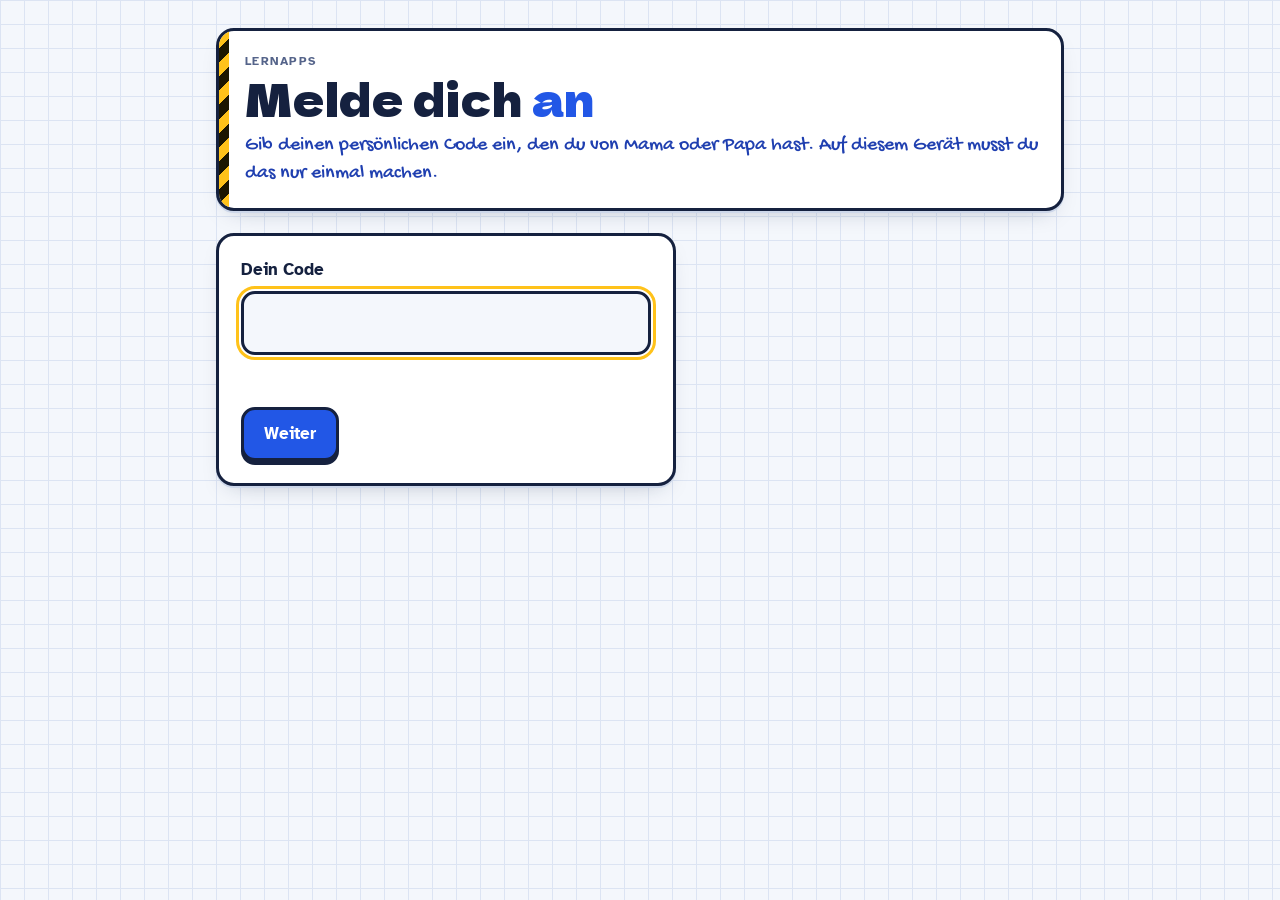
==== commit ac9794e3: "Add English app for year 4: places in town, directions and pets A street map with places, a river an" ====
--- a/index.html
+++ b/index.html
@@ -2,13 +2,1300 @@
 <html lang="de">
 <head>
 <meta charset="utf-8">
-<meta name="viewport" content="width=device-width, initial-scale=1">
-<meta name="robots" content="noindex">
-<title>Die Lernapps sind umgezogen</title>
-<meta http-equiv="refresh" content="0; url=https://at75c.uber.space/lernen/">
-<link rel="canonical" href="https://at75c.uber.space/lernen/">
-<script>location.replace("https://at75c.uber.space/lernen/");</script>
-<style>body{font:18px/1.5 system-ui,sans-serif;margin:0;min-height:100vh;display:grid;place-items:center;background:#F4F7FC;color:#15213F;padding:20px}a{color:#2257E6}</style>
+<meta name="viewport" content="width=device-width, initial-scale=1, viewport-fit=cover">
+<title>Lernapps</title>
+<link rel="icon" href="data:image/svg+xml,%3Csvg%20viewBox%3D%220%200%20100%20100%22%20xmlns%3D%22http%3A//www.w3.org/2000/svg%22%3E%0A%20%20%3Crect%20width%3D%22100%22%20height%3D%22100%22%20rx%3D%2222%22%20fill%3D%22%2315213F%22/%3E%0A%20%20%3Crect%20x%3D%2218%22%20y%3D%2218%22%20width%3D%2228%22%20height%3D%2228%22%20rx%3D%227%22%20fill%3D%22%232257E6%22/%3E%0A%20%20%3Crect%20x%3D%2254%22%20y%3D%2218%22%20width%3D%2228%22%20height%3D%2228%22%20rx%3D%227%22%20fill%3D%22%23FFC21A%22/%3E%0A%20%20%3Crect%20x%3D%2218%22%20y%3D%2254%22%20width%3D%2228%22%20height%3D%2228%22%20rx%3D%227%22%20fill%3D%22%2312995A%22/%3E%0A%20%20%3Crect%20x%3D%2254%22%20y%3D%2254%22%20width%3D%2228%22%20height%3D%2228%22%20rx%3D%227%22%20fill%3D%22%23D7263D%22/%3E%0A%3C/svg%3E">
+<link rel="preconnect" href="https://fonts.googleapis.com">
+<link rel="preconnect" href="https://fonts.gstatic.com" crossorigin>
+<link rel="stylesheet" href="https://fonts.googleapis.com/css2?family=Atkinson+Hyperlegible:wght@400;700&family=Dela+Gothic+One&family=Gochi+Hand&family=Patrick+Hand&display=swap">
+<style>
+/* Shared design for all learning apps: one centered column on graph paper like a school notebook,
+   sticky status bar and fixed tab bar. Apps override the color tokens in their own styles.css. */
+:root {
+  --paper: #F4F7FC;
+  --grid: #DCE4F3;
+  --card: #FFFFFF;
+  --ink: #15213F;
+  --ink-soft: #55648A;
+  --line: #CDD7EA;
+  --accent: #2257E6;
+  --accent-soft: #DFE8FF;
+  --accent-2: #8FE3FF;
+  --gold: #FFC21A;
+  --gold-ink: #1C1600;
+  --bad: #D7263D;
+  --bad-soft: #FDE3E6;
+  --good: #12995A;
+  --good-soft: #DAF4E7;
+  --pen: #1F3FB0;
+  --accent-strong: #2257E6;
+  --go-strong: #12995A;
+  --shadow: 0 2px 0 var(--line), 0 10px 24px -14px rgba(21, 33, 63, .35);
+  --f-display: 'Dela Gothic One', 'Arial Black', Impact, system-ui, sans-serif;
+  --f-body: 'Atkinson Hyperlegible', 'Segoe UI', system-ui, sans-serif;
+  --f-hand: 'Gochi Hand', 'Comic Sans MS', 'Segoe Print', cursive;
+  /* calmer handwriting for what learners type, easier to read than --f-hand */
+  --f-write: 'Patrick Hand', 'Segoe Print', 'Comic Sans MS', cursive;
+  /* page background and the decorative stripe on hero cards; apps swap these for their own look */
+  --paper-pattern: linear-gradient(var(--grid) 1px, transparent 1px), linear-gradient(90deg, var(--grid) 1px, transparent 1px);
+  --paper-size: 24px 24px;
+  --stripe: repeating-linear-gradient(-45deg, var(--gold) 0 10px, var(--gold-ink) 10px 20px);
+}
+@media (prefers-color-scheme: dark) {
+  :root:not([data-theme="light"]) {
+    --paper: #0E1527; --grid: #18233D; --card: #152039; --ink: #EAF0FD; --ink-soft: #9DAED2; --line: #2A3A60;
+    --accent: #7097FF; --accent-soft: #1E2C57; --accent-2: #A8ECFF; --gold: #FFC93D; --gold-ink: #1C1600;
+    --bad: #FF5D70; --bad-soft: #3D1A24; --good: #34D08C; --good-soft: #11392A; --pen: #96B2FF; --accent-strong: #3B63E0; --go-strong: #148A55;
+    --shadow: 0 2px 0 #0A1020, 0 10px 24px -14px rgba(0, 0, 0, .6);
+    color-scheme: dark;
+  }
+}
+:root[data-theme="dark"] {
+  --paper: #0E1527; --grid: #18233D; --card: #152039; --ink: #EAF0FD; --ink-soft: #9DAED2; --line: #2A3A60;
+  --accent: #7097FF; --accent-soft: #1E2C57; --accent-2: #A8ECFF; --gold: #FFC93D; --gold-ink: #1C1600;
+  --bad: #FF5D70; --bad-soft: #3D1A24; --good: #34D08C; --good-soft: #11392A; --pen: #96B2FF; --accent-strong: #3B63E0; --go-strong: #148A55;
+  --shadow: 0 2px 0 #0A1020, 0 10px 24px -14px rgba(0, 0, 0, .6);
+  color-scheme: dark;
+}
+
+* { box-sizing: border-box; }
+[hidden] { display: none !important; }
+html, body { min-height: 100%; }
+body {
+  margin: 0;
+  background-color: var(--paper);
+  background-image: var(--paper-pattern);
+  background-size: var(--paper-size);
+  color: var(--ink);
+  font-family: var(--f-body);
+  font-size: 17px;
+  line-height: 1.45;
+  -webkit-tap-highlight-color: transparent;
+}
+body::before { content: ""; position: fixed; inset: 0 0 auto; height: env(safe-area-inset-top, 0px); z-index: 30; background: var(--card); }
+button { font: inherit; color: inherit; cursor: pointer; }
+button:focus-visible, [tabindex]:focus-visible, input:focus-visible, textarea:focus-visible { outline: 3px solid var(--gold); outline-offset: 2px; }
+h1, h2, h3 { font-family: var(--f-display); font-weight: 400; line-height: 1.12; margin: 0; text-wrap: balance; letter-spacing: .01em; }
+svg { display: block; }
+
+.app { max-width: 880px; margin: 0 auto; padding-left: max(16px, env(safe-area-inset-left, 0px)); padding-right: max(16px, env(safe-area-inset-right, 0px)); padding-block: 0 110px; }
+
+/* ---------- status bar ---------- */
+.status {
+  position: sticky; top: env(safe-area-inset-top, 0px); z-index: 20;
+  margin: 0 calc(-1 * max(16px, env(safe-area-inset-left, 0px)));
+  padding: 10px max(16px, env(safe-area-inset-right, 0px)) 10px max(16px, env(safe-area-inset-left, 0px));
+  background: color-mix(in srgb, var(--card) 92%, transparent);
+  backdrop-filter: blur(8px);
+  border-bottom: 2px solid var(--line);
+  display: flex; align-items: center; gap: 12px;
+}
+.rank { display: flex; align-items: center; gap: 10px; min-width: 0; flex: 1; }
+.rank-badge { width: 42px; height: 42px; border-radius: 12px; background: var(--accent-strong); color: #fff; display: grid; place-items: center; font-family: var(--f-display); font-size: 18px; flex: none; }
+.rank-text { min-width: 0; flex: 1; }
+.rank-name { font-weight: 700; font-size: 14px; white-space: nowrap; overflow: hidden; text-overflow: ellipsis; }
+.xpbar { height: 10px; border-radius: 99px; background: var(--accent-soft); overflow: hidden; margin-top: 4px; }
+.xpbar i { display: block; height: 100%; background: linear-gradient(90deg, var(--accent), var(--accent-2)); border-radius: 99px; transition: width .6s cubic-bezier(.2, .8, .2, 1); }
+.chips { display: flex; gap: 6px; flex: none; }
+.chip { display: inline-flex; align-items: center; gap: 4px; padding: 5px 9px; border-radius: 99px; background: var(--paper); border: 2px solid var(--line); font-weight: 700; font-size: 14px; font-variant-numeric: tabular-nums; }
+.chip svg { width: 18px; height: 18px; }
+.chip.pop { animation: pop .5s; }
+.iconbtn { border: 2px solid var(--line); background: var(--paper); border-radius: 12px; width: 38px; height: 38px; display: grid; place-items: center; flex: none; }
+.iconbtn svg { width: 20px; height: 20px; }
+a.iconbtn { color: inherit; text-decoration: none; }
+
+/* ---------- tab bar ---------- */
+.tabs {
+  position: fixed; left: 0; right: 0; bottom: 0; z-index: 20;
+  background: var(--card); border-top: 2px solid var(--line);
+  padding: 6px max(16px, env(safe-area-inset-right, 0px)) calc(6px + env(safe-area-inset-bottom, 0px)) max(16px, env(safe-area-inset-left, 0px));
+  display: flex; justify-content: center; gap: 4px;
+}
+.tabs button { flex: 1; max-width: 160px; border: 0; background: none; padding: 6px 4px; border-radius: 12px; display: flex; flex-direction: column; align-items: center; gap: 2px; font-size: 12px; font-weight: 700; color: var(--ink-soft); }
+.tabs button svg { width: 26px; height: 26px; }
+.tabs button[aria-current="true"] { color: var(--accent); background: var(--accent-soft); }
+
+/* ---------- home ---------- */
+.hero { margin-top: 18px; display: grid; grid-template-columns: 1fr auto; gap: 16px; align-items: stretch; }
+.countdown {
+  position: relative; padding: 18px 20px 18px 22px; border-radius: 18px; background: var(--card); box-shadow: var(--shadow);
+  border: 3px solid var(--ink); overflow: hidden; min-width: 0;
+}
+.countdown::before { content: ""; position: absolute; inset: 0 auto 0 0; width: 10px; background: var(--stripe); }
+.countdown.with-img { --hero-h: clamp(140px, 32vw, 230px); }
+.countdown.with-img::before { top: calc(var(--hero-h) + 3px); }
+.hero-img { display: block; width: calc(100% + 42px); max-width: none; height: var(--hero-h); margin: -18px -20px 14px -22px; object-fit: cover; object-position: var(--hero-pos, center); border-bottom: 3px solid var(--ink); }
+.countdown .eyebrow { font-size: 12px; letter-spacing: .12em; text-transform: uppercase; font-weight: 700; color: var(--ink-soft); }
+.countdown h1 { font-size: clamp(26px, 6vw, 40px); margin-top: 4px; }
+.countdown h1 em { font-style: normal; color: var(--accent); }
+.countdown p { margin: 8px 0 0; color: var(--ink-soft); max-width: 46ch; }
+.hand { font-family: var(--f-hand); color: var(--pen); font-size: 1.15em; }
+.herobox { width: 120px; border-radius: 18px; background: #0B1020; display: grid; place-items: end center; padding-bottom: 8px; box-shadow: var(--shadow); overflow: hidden; }
+.herobox svg { width: 100%; height: 150px; }
+.goalrow { display: grid; grid-template-columns: repeat(3, minmax(0, 1fr)); gap: 12px; margin-top: 14px; }
+.tile { background: var(--card); border-radius: 16px; padding: 12px 14px; box-shadow: var(--shadow); border: 2px solid var(--line); display: flex; gap: 12px; align-items: center; min-width: 0; text-align: left; }
+button.tile:hover { border-color: var(--accent); }
+.tile b { display: block; font-size: 15px; }
+.tile span { display: block; font-size: 13px; color: var(--ink-soft); }
+.tile .ring { width: 46px; height: 46px; flex: none; }
+.tile .ico { width: 42px; height: 42px; flex: none; border-radius: 12px; display: grid; place-items: center; }
+.tile .ico svg { width: 26px; height: 26px; }
+.tile.exam { border-color: var(--ink); background: var(--gold); color: var(--gold-ink); }
+.tile.exam span { color: var(--gold-ink); opacity: .8; }
+
+/* endless trainer */
+.tr-top { background: var(--good); } .tr-good { background: var(--gold); } .tr-weak { background: var(--bad); } .tr-new { background: var(--line); }
+.tr-bar { display: flex; gap: 3px; height: 14px; border-radius: 99px; overflow: hidden; background: var(--line); }
+.tr-bar i { display: block; min-width: 6px; }
+.trainer-tile { display: grid; gap: 8px; width: 100%; margin-top: 12px; padding: 14px 16px; text-align: left; background: var(--card); border: 3px solid var(--ink); border-radius: 18px; box-shadow: var(--shadow); color: var(--ink); }
+.trainer-tile:hover { border-color: var(--accent); }
+.tt-head { display: flex; flex-wrap: wrap; align-items: baseline; justify-content: space-between; gap: 2px 12px; }
+.tt-head b { font-family: var(--f-display); font-size: 20px; }
+.tt-head span, .tt-go { font-size: 14px; color: var(--ink-soft); }
+.trainer { text-align: center; padding-top: 20px; max-width: 560px; margin: 0 auto; }
+.trainer h1 { font-size: clamp(30px, 7vw, 44px); }
+.trainer .tr-bar { height: 20px; margin: 16px 0 12px; }
+.tr-round { margin: 6px auto 0; }
+.tr-legend { display: grid; gap: 6px; text-align: left; }
+.tr-legend div { display: grid; grid-template-columns: 14px 34px 1fr auto; align-items: center; gap: 10px; font-size: 16px; }
+.tr-legend i, .tr-list summary i { width: 14px; height: 14px; border-radius: 50%; display: inline-block; }
+.tr-legend b { text-align: right; font-variant-numeric: tabular-nums; }
+.tr-legend em { font-style: normal; color: var(--ink-soft); font-variant-numeric: tabular-nums; }
+.tr-stars { display: flex; gap: 10px; align-items: center; text-align: left; margin: 16px 0 0; padding: 10px 12px; border-radius: 14px; background: var(--paper); border: 2px solid var(--line); font-size: 15px; }
+.tr-stars svg { width: 28px; height: 28px; flex: none; }
+.tr-how { color: var(--ink-soft); font-size: 15px; text-align: left; margin: 16px 0; }
+.trainer .actions { display: flex; gap: 12px; justify-content: center; flex-wrap: wrap; margin-bottom: 20px; }
+.tr-list { text-align: left; border-top: 2px solid var(--line); padding: 10px 0; }
+.tr-list summary { cursor: pointer; font-weight: 700; display: flex; align-items: center; gap: 10px; }
+.tr-words { display: flex; flex-wrap: wrap; gap: 6px; margin-top: 10px; }
+.tr-words span { padding: 4px 10px; border-radius: 10px; background: var(--paper); border: 2px solid var(--line); font-weight: 700; }
+.tr-words small, .toast small { font-weight: 400; color: var(--ink-soft); }
+.trainer-chip svg { width: 18px; height: 18px; }
+
+.world { margin-top: 30px; }
+.world-head { display: flex; align-items: center; gap: 14px; }
+.world-art { width: 64px; height: 64px; flex: none; background: var(--card); border: 3px solid var(--ink); border-radius: 16px; padding: 6px; color: var(--ink); box-shadow: var(--shadow); }
+.world-art:has(.wimg) { width: 76px; height: 76px; padding: 0; overflow: hidden; }
+.wimg { display: block; width: 100%; height: auto; aspect-ratio: 1; object-fit: cover; border-radius: 13px; }
+.world-head h2 { font-size: clamp(20px, 4.4vw, 26px); }
+.world-head p { margin: 2px 0 0; color: var(--ink-soft); font-size: 15px; }
+.world-num { font-family: var(--f-hand); color: var(--pen); font-size: 20px; }
+.world-prog { margin-left: auto; text-align: right; font-weight: 700; font-size: 14px; flex: none; }
+.world-prog small { display: block; color: var(--ink-soft); font-weight: 400; }
+.path { display: grid; grid-template-columns: repeat(var(--cols, 4), minmax(0, 1fr)); gap: 14px 10px; margin-top: 16px; padding: 16px; background: color-mix(in srgb, var(--card) 70%, transparent); border: 2px dashed var(--line); border-radius: 20px; }
+.node { min-width: 0; display: flex; flex-direction: column; align-items: center; gap: 6px; border: 0; background: none; padding: 4px; text-align: center; }
+.node .bubble { width: 72px; height: 72px; border-radius: 50%; display: grid; place-items: center; background: var(--card); border: 3px solid var(--ink); box-shadow: 0 5px 0 var(--ink); transition: transform .15s; position: relative; color: var(--ink); }
+.node .bubble svg { width: 34px; height: 34px; }
+.node:hover .bubble { transform: translateY(-3px); }
+.node:active .bubble { transform: translateY(3px); box-shadow: 0 2px 0 var(--ink); }
+.node.done .bubble { background: var(--accent-strong); color: #fff; }
+.node.next .bubble { background: var(--gold); color: var(--gold-ink); animation: bob 1.6s ease-in-out infinite; }
+.node.locked { cursor: not-allowed; }
+.node.locked .bubble { background: var(--paper); border-color: var(--line); box-shadow: 0 5px 0 var(--line); color: var(--ink-soft); }
+.node .lbl { font-size: 13px; font-weight: 700; line-height: 1.2; overflow-wrap: anywhere; hyphens: auto; max-width: 100%; }
+.node.locked .lbl { color: var(--ink-soft); }
+.stars { display: flex; gap: 1px; }
+.stars svg { width: 16px; height: 16px; }
+
+/* ---------- generic ---------- */
+.btn { border: 3px solid var(--ink); background: var(--card); color: var(--ink); padding: 12px 20px; border-radius: 14px; font-weight: 700; font-size: 17px; box-shadow: 0 4px 0 var(--ink); transition: transform .08s; display: inline-flex; align-items: center; justify-content: center; gap: 8px; }
+.btn:active { transform: translateY(3px); box-shadow: 0 1px 0 var(--ink); }
+.btn.primary { background: var(--accent-strong); color: #fff; }
+.btn.go { background: var(--go-strong); color: #fff; }
+.btn.warn { background: var(--gold); color: var(--gold-ink); }
+.btn[disabled] { opacity: .45; cursor: not-allowed; }
+.btn.small { padding: 8px 14px; font-size: 15px; }
+.muted { color: var(--ink-soft); }
+.section-title { font-size: clamp(24px, 5vw, 32px); margin: 24px 0 6px; }
+.lead { color: var(--ink-soft); margin: 0 0 16px; max-width: 60ch; }
+
+/* ---------- level screen ---------- */
+.stage { position: fixed; inset: 0; z-index: 40; background: var(--paper); background-image: var(--paper-pattern); background-size: var(--paper-size); overflow-y: auto; padding-top: env(safe-area-inset-top, 0px); padding-bottom: env(safe-area-inset-bottom, 0px); }
+.stage-inner { max-width: 760px; margin: 0 auto; padding-left: max(16px, env(safe-area-inset-left, 0px)); padding-right: max(16px, env(safe-area-inset-right, 0px)); padding-block: 12px 180px; }
+.stage-top { display: flex; align-items: center; gap: 12px; position: sticky; top: 0; padding: 10px 0; background: var(--paper); z-index: 2; }
+.progress { flex: 1; height: 16px; border-radius: 99px; background: var(--card); border: 2px solid var(--line); overflow: hidden; }
+.progress i { display: block; height: 100%; background: var(--good); border-radius: 99px; transition: width .4s; }
+.combo { font-family: var(--f-display); color: var(--gold-ink); background: var(--gold); border-radius: 10px; padding: 3px 10px; font-size: 15px; white-space: nowrap; }
+.combo.hot { animation: pulse .8s infinite; }
+.timer { height: 6px; border-radius: 99px; background: var(--line); overflow: hidden; margin: 4px 0 10px; }
+.timer i { display: block; height: 100%; background: var(--bad); transform-origin: left; }
+.qtitle { font-size: 13px; font-weight: 700; letter-spacing: .1em; text-transform: uppercase; color: var(--ink-soft); margin-top: 10px; }
+.question { font-size: clamp(21px, 4.4vw, 27px); font-weight: 700; margin: 6px 0 18px; text-wrap: balance; line-height: 1.3; }
+.options { display: grid; gap: 10px; }
+.opt { text-align: left; border: 3px solid var(--line); background: var(--card); border-radius: 16px; padding: 14px 16px; font-size: 18px; display: flex; gap: 12px; align-items: center; box-shadow: 0 4px 0 var(--line); transition: transform .08s, border-color .15s; }
+.opt:hover:not([disabled]) { border-color: var(--accent); }
+.opt kbd { font-family: var(--f-body); font-size: 13px; font-weight: 700; border: 2px solid var(--line); border-radius: 8px; width: 28px; height: 28px; display: grid; place-items: center; flex: none; color: var(--ink-soft); }
+.opt.right { border-color: var(--good); background: var(--good-soft); box-shadow: 0 4px 0 var(--good); }
+.opt.wrong { border-color: var(--bad); background: var(--bad-soft); box-shadow: 0 4px 0 var(--bad); animation: shake .4s; }
+.opt[disabled] { cursor: default; }
+.figure { width: min(220px, 60vw); aspect-ratio: 1; margin: 0 auto 18px; background: var(--card); border: 3px solid var(--ink); border-radius: 22px; padding: 18px; color: var(--ink); box-shadow: var(--shadow); max-width: 100%; }
+
+.sheet { position: fixed; left: 0; right: 0; bottom: 0; z-index: 45; transform: translateY(110%); transition: transform .3s cubic-bezier(.2, .9, .3, 1.1); padding: 16px max(16px, env(safe-area-inset-right, 0px)) calc(16px + env(safe-area-inset-bottom, 0px)) max(16px, env(safe-area-inset-left, 0px)); border-top: 3px solid var(--ink); }
+.sheet.show { transform: none; }
+.sheet.ok { background: var(--good-soft); }
+.sheet.bad { background: var(--bad-soft); }
+.sheet-inner { max-width: 760px; margin: 0 auto; display: flex; gap: 16px; align-items: center; flex-wrap: wrap; }
+.sheet h3 { font-size: 22px; }
+.sheet.ok h3 { color: var(--good); }
+.sheet.bad h3 { color: var(--bad); }
+.sheet p { margin: 4px 0 0; }
+.sheet .txt { flex: 1; min-width: 220px; }
+.sheet .xp { font-family: var(--f-display); color: var(--accent); }
+
+/* match */
+.match { display: grid; grid-template-columns: minmax(0, 1fr) minmax(0, 1.3fr); gap: 10px 14px; }
+.match .col { display: grid; gap: 10px; align-content: start; }
+.mcard { border: 3px solid var(--line); background: var(--card); border-radius: 14px; padding: 10px 12px; text-align: left; display: flex; align-items: center; gap: 10px; min-height: 58px; font-size: 16px; box-shadow: 0 3px 0 var(--line); }
+.mcard .mart { width: 40px; height: 40px; flex: none; color: var(--ink); }
+.mcard.sel { border-color: var(--accent); background: var(--accent-soft); }
+.mcard.ok { border-color: var(--good); background: var(--good-soft); opacity: .55; cursor: default; }
+.mcard.no { border-color: var(--bad); animation: shake .4s; }
+
+/* swipe */
+.swipe-wrap { position: relative; height: 300px; margin: 10px auto 20px; max-width: 460px; }
+.scard { position: absolute; inset: 0; background: var(--card); border: 3px solid var(--ink); border-radius: 24px; padding: 28px; display: grid; place-items: center; text-align: center; font-size: clamp(20px, 4.5vw, 25px); font-weight: 700; box-shadow: var(--shadow); touch-action: pan-y; user-select: none; transition: transform .35s, opacity .35s; }
+.scard .stamp { position: absolute; top: 16px; font-family: var(--f-display); font-size: 22px; padding: 4px 12px; border: 4px solid; border-radius: 10px; opacity: 0; transition: opacity .1s; }
+.scard .stamp.l { left: 16px; color: var(--bad); transform: rotate(-12deg); }
+.scard .stamp.r { right: 16px; color: var(--good); transform: rotate(12deg); }
+.scard.back { transform: scale(.94) translateY(14px); opacity: .6; }
+.swipe-btns { display: flex; gap: 12px; justify-content: center; }
+.swipe-btns .btn { flex: 1; max-width: 220px; }
+
+/* sort */
+.sort-card { margin: 14px auto 22px; max-width: 420px; background: var(--card); border: 3px solid var(--ink); border-radius: 20px; padding: 26px 20px; text-align: center; font-size: 22px; font-weight: 700; box-shadow: var(--shadow); min-height: 120px; display: grid; place-items: center; }
+.sort-card.fly-0 { animation: fly0 .4s forwards; } .sort-card.fly-1 { animation: fly1 .4s forwards; } .sort-card.fly-2 { animation: fly2 .4s forwards; }
+.buckets { display: grid; gap: 12px; grid-template-columns: repeat(auto-fit, minmax(150px, 1fr)); }
+.bucket { border: 3px dashed var(--ink-soft); background: var(--card); border-radius: 18px; padding: 14px; min-height: 120px; text-align: center; font-weight: 700; display: flex; flex-direction: column; gap: 8px; align-items: center; }
+.bucket:hover { border-color: var(--accent); border-style: solid; }
+.bucket .count { font-family: var(--f-display); font-size: 26px; color: var(--accent); }
+.bucket .mini { display: flex; flex-wrap: wrap; gap: 4px; justify-content: center; }
+.bucket .mini span { font-size: 12px; font-weight: 400; background: var(--accent-soft); border-radius: 6px; padding: 2px 6px; }
+
+/* order */
+.order-list { display: grid; gap: 10px; }
+.ocard { text-align: left; border: 3px solid var(--line); background: var(--card); border-radius: 14px; padding: 12px 14px; font-size: 17px; display: flex; gap: 12px; align-items: center; box-shadow: 0 3px 0 var(--line); }
+.ocard .n { width: 32px; height: 32px; border-radius: 50%; border: 2px dashed var(--line); display: grid; place-items: center; font-weight: 700; flex: none; }
+.ocard.placed { border-color: var(--good); background: var(--good-soft); cursor: default; }
+.ocard.placed .n { background: var(--good); color: #fff; border: 0; }
+.ocard.no { border-color: var(--bad); animation: shake .4s; }
+.hearts { display: flex; gap: 4px; }
+.hearts svg { width: 24px; height: 24px; }
+
+/* write */
+.answer { width: 100%; min-height: 140px; border: 3px solid var(--line); border-radius: 16px; padding: 14px; font: inherit; font-size: 18px; background: var(--card); color: var(--ink); resize: vertical; font-family: var(--f-write); font-size: 20px; }
+.type-lead { font-size: 17px; color: var(--ink-soft); margin-top: 4px; }
+.type-word { font-family: var(--f-display); font-size: clamp(30px, 8vw, 46px); line-height: 1.15; margin: 8px 0 18px; overflow-wrap: anywhere; }
+.type-word small { display: block; font-family: var(--f-body); font-size: 16px; font-weight: 400; color: var(--ink-soft); margin-top: 6px; }
+.type-form { display: grid; gap: 12px; }
+.tfield { display: grid; gap: 4px; font-size: 14px; font-weight: 700; letter-spacing: .04em; text-transform: uppercase; color: var(--ink-soft); }
+.tfield input { width: 100%; border: 3px solid var(--line); border-radius: 14px; padding: 12px 14px; font: inherit; font-family: var(--f-write); font-size: 24px; letter-spacing: .02em; text-transform: none; background: var(--card); color: var(--ink); }
+.tfield input:focus { outline: none; border-color: var(--accent); }
+.tfield input.right { border-color: var(--good); background: var(--good-soft); }
+.tfield input.wrong { border-color: var(--bad); background: var(--bad-soft); animation: shake .4s; }
+.type-btns { display: flex; gap: 10px; flex-wrap: wrap; margin-top: 4px; }
+.model { margin-top: 16px; padding: 16px; border-radius: 16px; background: var(--card); border: 3px solid var(--good); }
+.model h4 { margin: 0 0 6px; font-size: 14px; letter-spacing: .08em; text-transform: uppercase; color: var(--good); }
+.kw { display: flex; flex-wrap: wrap; gap: 6px; margin-top: 10px; }
+.kw span { border-radius: 99px; padding: 3px 10px; font-size: 14px; font-weight: 700; border: 2px solid; }
+.kw .hit { color: var(--good); border-color: var(--good); background: var(--good-soft); }
+.kw .miss { color: var(--bad); border-color: var(--bad); background: var(--bad-soft); }
+.selfrate { display: flex; flex-wrap: wrap; gap: 10px; margin-top: 16px; }
+.points { display: grid; gap: 8px; }
+.points label { display: flex; gap: 10px; align-items: flex-start; padding: 10px 12px; border-radius: 12px; border: 2px solid var(--line); background: var(--paper); cursor: pointer; }
+.points input { width: 22px; height: 22px; flex: none; margin-top: 1px; accent-color: var(--good); }
+
+/* ---------- more answer kinds (items.js) ---------- */
+.qimg { margin: 6px 0 14px; }
+.qimg img, .hint img { display: block; max-width: 100%; max-height: 300px; margin: 0 auto; border-radius: 14px; border: 3px solid var(--ink); background: #fff; cursor: zoom-in; }
+.hint-row { margin: 14px 0 4px; }
+.hint-row .btn svg { width: 20px; height: 20px; }
+.hint { margin-top: 10px; padding: 14px 16px; border-radius: 14px; background: color-mix(in srgb, var(--gold) 22%, var(--card)); border: 2px solid var(--gold); }
+.hint p { margin: 0 0 6px; }
+.hint .src { font-size: 14px; color: var(--ink-soft); }
+.zoom { position: fixed; inset: 0; z-index: 90; background: rgba(0, 0, 0, .85); display: grid; place-items: center; gap: 12px; padding: 16px; grid-template-rows: 1fr auto; }
+.zoom img { max-width: 100%; max-height: 82vh; object-fit: contain; border-radius: 10px; background: #fff; }
+.bd-chips { display: flex; flex-wrap: wrap; gap: 8px; margin: 12px 0; }
+.bd-chip, .bd-slot, .bd-gap, .bd-l, .bd-r, .bd-grow .seg button { border: 3px solid var(--line); background: var(--card); color: var(--ink); border-radius: 12px; padding: 10px 14px; font-size: 17px; font-weight: 700; box-shadow: 0 3px 0 var(--line); text-align: left; }
+.bd-chip[disabled] { opacity: .3; box-shadow: none; }
+.bd-picked { display: grid; gap: 8px; min-height: 56px; padding: 10px; border: 2px dashed var(--line); border-radius: 14px; }
+.bd-slot { border-color: var(--accent); }
+.bd-pairs { display: grid; grid-template-columns: 1fr 1fr; gap: 10px; }
+.bd-pairs .col { display: grid; gap: 8px; align-content: start; }
+.bd-l, .bd-r { display: flex; gap: 8px; align-items: center; font-size: 16px; }
+.bd-l.sel { border-color: var(--gold); background: color-mix(in srgb, var(--gold) 20%, var(--card)); }
+.tag { min-width: 26px; height: 26px; border-radius: 8px; display: grid; place-items: center; background: var(--accent-soft); color: var(--accent); font-size: 14px; flex: none; }
+.tag:empty { background: var(--paper); }
+.bd-groups { display: grid; gap: 10px; }
+.bd-grow { display: grid; gap: 6px; padding: 10px 12px; border-radius: 14px; border: 2px solid var(--line); background: var(--card); }
+.bd-grow > span { font-weight: 700; }
+.bd-grow .seg { display: flex; flex-wrap: wrap; gap: 6px; }
+.bd-grow .seg button { padding: 6px 12px; font-size: 15px; }
+.bd-grow .seg button.on { border-color: var(--accent); background: var(--accent-soft); }
+.bd-cloze { font-size: 20px; line-height: 2.1; }
+.bd-gap { padding: 2px 12px; font-size: 18px; margin: 0 2px; border-style: dashed; }
+.bd-gap.filled { border-style: solid; border-color: var(--accent); }
+.bd-multi.on { border-color: var(--accent); background: var(--accent-soft); }
+.bd-multi.on kbd { background: var(--accent); color: #fff; border-color: var(--accent); }
+.bd-slot.right, .bd-gap.right, .bd-l.right, .bd-grow.right, .bd-multi.right { border-color: var(--good); background: var(--good-soft); }
+.bd-slot.wrong, .bd-gap.wrong, .bd-l.wrong, .bd-grow.wrong, .bd-multi.wrong { border-color: var(--bad); background: var(--bad-soft); }
+.bd-multi.missed { border-color: var(--good); border-style: dashed; }
+
+/* ---------- parents' view (parents.js) ---------- */
+.ptable { overflow-x: auto; }
+.ptable table { width: 100%; border-collapse: collapse; font-size: 15px; background: var(--card); border-radius: 14px; overflow: hidden; }
+.ptable th, .ptable td { padding: 8px 10px; border-bottom: 2px solid var(--line); text-align: left; }
+.plist { display: grid; gap: 10px; padding-left: 22px; }
+.plist .muted { font-size: 14px; }
+.pbtns { display: flex; gap: 10px; flex-wrap: wrap; margin: 10px 0; }
+.pcode { min-height: 90px; font-family: ui-monospace, monospace; font-size: 12px; word-break: break-all; }
+.bad-text { color: var(--bad); font-weight: 700; }
+
+
+
+/* memory */
+.memory { display: grid; grid-template-columns: repeat(4, minmax(0, 1fr)); gap: 10px; }
+.mem { aspect-ratio: 1; perspective: 600px; border: 0; padding: 0; background: none; }
+.mem .in { display: block; position: relative; width: 100%; height: 100%; transition: transform .4s; transform-style: preserve-3d; }
+.mem.open .in, .mem.gone .in { transform: rotateY(180deg); }
+.mem .f, .mem .b { position: absolute; inset: 0; backface-visibility: hidden; border-radius: 14px; border: 3px solid var(--ink); display: grid; place-items: center; padding: 6px; }
+.mem .f { background: var(--accent); background-image: repeating-linear-gradient(45deg, transparent 0 8px, rgba(255, 255, 255, .12) 8px 16px); }
+.mem .f svg { width: 40%; color: #fff; }
+.mem .b { background: var(--card); transform: rotateY(180deg); font-weight: 700; font-size: clamp(11px, 2.6vw, 15px); text-align: center; color: var(--ink); line-height: 1.15; }
+.mem .b svg { width: 80%; }
+.mem.gone .b { border-color: var(--good); background: var(--good-soft); }
+
+/* learn */
+.learn-head { display: flex; flex-wrap: wrap; align-items: center; justify-content: space-between; gap: 8px 10px; margin-top: 10px; min-height: 40px; }
+.learn-head .qtitle { margin-top: 0; flex: 1 1 220px; }
+.read-ctrl { flex: none; display: flex; gap: 6px; margin-left: auto; }
+.read-rate { min-width: 54px; padding-left: 8px; padding-right: 8px; font-variant-numeric: tabular-nums; }
+.read-aloud { flex: none; } .read-aloud svg { width: 20px; height: 20px; }
+.read-aloud.on { background: var(--accent-strong); color: #fff; }
+.learn-card { background: var(--card); border: 3px solid var(--ink); border-radius: 22px; padding: 22px; box-shadow: var(--shadow); }
+.learn-card h2 { font-size: clamp(22px, 4.8vw, 30px); margin-bottom: 10px; }
+.learn-card p { font-size: 18px; margin: 0; max-width: 62ch; }
+.learn-card ul, .learn-card ol { margin: 6px 0 0; padding-left: 22px; display: grid; gap: 8px; font-size: 17px; }
+.learn-card ol li::marker { font-family: var(--f-display); color: var(--accent); }
+.dev-grid { display: grid; grid-template-columns: repeat(auto-fill, minmax(150px, 1fr)); gap: 10px; }
+.dev { border: 2px solid var(--line); border-radius: 16px; padding: 10px; text-align: center; background: var(--paper); }
+.dev .a { width: 74px; height: 74px; margin: 0 auto 6px; color: var(--ink); }
+.dev b { display: block; font-size: 15px; }
+.dev span { display: block; font-size: 13px; color: var(--ink-soft); line-height: 1.3; }
+.dots { display: flex; gap: 6px; justify-content: center; margin: 16px 0; }
+.dots i { width: 10px; height: 10px; border-radius: 50%; background: var(--line); }
+.dots i.on { background: var(--accent); width: 26px; border-radius: 99px; }
+.nav-row { display: flex; justify-content: space-between; gap: 12px; }
+
+/* results */
+.result { text-align: center; padding-top: 30px; }
+.result h1 { font-size: clamp(30px, 7vw, 46px); }
+.bigstars { display: flex; justify-content: center; gap: 8px; margin: 22px 0; }
+.bigstars svg { width: 76px; height: 76px; opacity: .2; transform: scale(.4); }
+.bigstars svg.on { animation: starIn .5s forwards; }
+.rewards { display: flex; gap: 12px; justify-content: center; flex-wrap: wrap; margin: 10px 0 24px; }
+.reward { background: var(--card); border: 3px solid var(--ink); border-radius: 16px; padding: 10px 16px; font-family: var(--f-display); font-size: 22px; display: flex; gap: 8px; align-items: center; }
+.reward svg { width: 26px; height: 26px; }
+.result .actions { display: flex; gap: 12px; justify-content: center; flex-wrap: wrap; }
+.grade { font-family: var(--f-display); font-size: 92px; line-height: 1; color: var(--accent); }
+
+/* arcade */
+.games { display: grid; grid-template-columns: repeat(auto-fit, minmax(240px, 1fr)); gap: 14px; }
+.game { background: var(--card); border: 3px solid var(--ink); border-radius: 20px; overflow: hidden; box-shadow: var(--shadow); display: flex; flex-direction: column; text-align: left; padding: 0; }
+.game .thumb { height: 120px; overflow: hidden; }
+.game .thumb svg { height: 100%; width: 100%; }
+.game .body { padding: 14px 16px 16px; display: grid; gap: 6px; }
+.game h3 { font-size: 20px; }
+.game p { margin: 0; font-size: 15px; color: var(--ink-soft); }
+.game .meta { display: flex; justify-content: space-between; align-items: center; font-weight: 700; font-size: 14px; margin-top: 4px; }
+.game.locked { filter: grayscale(1); opacity: .65; }
+.ticketbar { display: flex; align-items: center; gap: 14px; padding: 14px 16px; border-radius: 18px; background: var(--gold); color: var(--gold-ink); border: 3px solid var(--ink); margin-bottom: 16px; }
+.ticketbar svg { width: 40px; height: 40px; flex: none; }
+.ticketbar b { font-family: var(--f-display); font-size: 22px; }
+.ticketbar p { margin: 0; font-size: 14px; }
+
+.game-stage { position: fixed; inset: 0; z-index: 50; background: #0B1020; display: flex; flex-direction: column; padding-top: env(safe-area-inset-top, 0px); padding-bottom: env(safe-area-inset-bottom, 0px); }
+.game-bar { display: flex; align-items: center; gap: 12px; padding: 10px max(16px, env(safe-area-inset-right, 0px)) 10px max(16px, env(safe-area-inset-left, 0px)); color: #fff; }
+.game-bar .ttl { font-family: var(--f-display); font-size: 18px; flex: 1; }
+.game-bar .iconbtn { background: rgba(255, 255, 255, .1); border-color: rgba(255, 255, 255, .25); color: #fff; }
+.game-area { flex: 1; position: relative; min-height: 0; }
+.game-area canvas { position: absolute; inset: 0; width: 100%; height: 100%; touch-action: none; }
+.overlay { position: absolute; inset: 0; display: grid; place-items: center; padding: 20px; background: rgba(8, 12, 26, .72); color: #fff; text-align: center; overflow-y: auto; }
+.overlay .box { max-width: 560px; width: 100%; }
+.overlay h2 { font-size: clamp(26px, 6vw, 40px); }
+.overlay p { color: #C8D3EE; }
+.overlay .btn { border-color: #fff; box-shadow: 0 4px 0 #fff; }
+.fq { text-align: left; background: #152039; border: 2px solid #2A3A60; border-radius: 18px; padding: 18px; }
+.fq .question { color: #fff; font-size: clamp(19px, 4vw, 24px); }
+.fq .opt { background: #1B2949; border-color: #33467A; box-shadow: 0 4px 0 #33467A; color: #fff; }
+.fq .opt kbd { border-color: #33467A; color: #9DAED2; }
+.fq .opt.right { background: #11392A; border-color: #34D08C; box-shadow: 0 4px 0 #34D08C; }
+.fq .opt.wrong { background: #3D1A24; border-color: #FF5D70; box-shadow: 0 4px 0 #FF5D70; }
+.fq .fact { margin-top: 12px; color: #C8D3EE; font-size: 15px; }
+
+/* football blitz */
+.blitz { position: absolute; inset: 0; display: flex; flex-direction: column; gap: 14px; padding: 16px; max-width: 520px; margin: 0 auto; color: #fff; background: radial-gradient(ellipse at top, #1C4F8A, #0B1020 75%); }
+.blitz .timer { background: rgba(255, 255, 255, .15); margin: 0; }
+.blitz .timer i { background: #FFC21A; }
+.blitz-score { text-align: center; color: #C8D3EE; font-size: 16px; }
+.blitz-score b { font-family: var(--f-display); font-size: 26px; color: #fff; }
+.blitz-card { flex: 1; min-height: 0; display: flex; flex-direction: column; justify-content: center; gap: 14px; background: #152039; border: 3px solid #33467A; border-radius: 22px; padding: 20px; text-align: center; touch-action: none; user-select: none; cursor: grab; transition: border-color .15s, background .15s; }
+.blitz-q { color: #C8D3EE; font-size: clamp(17px, 4.2vw, 21px); }
+.blitz-a { font-family: var(--f-display); font-size: clamp(24px, 7vw, 36px); color: #FFC21A; overflow-wrap: anywhere; }
+.blitz-note { min-height: 1.4em; color: #fff; font-size: 16px; }
+.blitz-card.right { border-color: #34D08C; background: #11392A; }
+.blitz-card.wrong { border-color: #FF5D70; background: #3D1A24; }
+.blitz-btns { display: flex; gap: 12px; }
+.blitz-btns .btn { flex: 1; border-color: #fff; box-shadow: 0 4px 0 #fff; font-size: 19px; padding: 14px 10px; }
+.blitz-no { background: #D7263D; color: #fff; }
+
+/* knowledge scorer */
+.scorer { position: absolute; inset: 0; overflow-y: auto; display: flex; flex-direction: column; gap: 12px; padding: 14px 16px 18px; color: #fff; background: linear-gradient(#0B4D2C, #13804A); }
+.scorer > * { width: 100%; max-width: 640px; margin-left: auto; margin-right: auto; }
+.scorer .timer { background: rgba(255, 255, 255, .18); margin: 0 auto; }
+.scorer .timer i { background: #FFC21A; }
+.scorer-q { font-size: clamp(19px, 4.6vw, 24px); text-align: center; }
+.scorer-q .type-lead { font-size: 15px; color: #CFE8DA; margin-bottom: 4px; }
+.scorer-goals { display: grid; grid-template-columns: repeat(3, 1fr); gap: 8px; }
+.sgoal { position: relative; min-height: 136px; padding: 8px 6px 56px; border: 5px solid #fff; border-bottom: 0; border-radius: 4px 4px 0 0; color: #fff; font-weight: 700; font-size: clamp(15px, 4.2vw, 18px); line-height: 1.25; display: flex; align-items: flex-start; justify-content: center; overflow-wrap: anywhere; hyphens: auto;
+  background: repeating-linear-gradient(0deg, rgba(255, 255, 255, .14) 0 1px, transparent 1px 12px), repeating-linear-gradient(90deg, rgba(255, 255, 255, .14) 0 1px, transparent 1px 12px), rgba(0, 0, 0, .18); transition: background-color .2s, transform .2s; }
+.sgoal:not([disabled]):hover { background-color: rgba(255, 194, 26, .2); }
+.sgoal-txt { position: relative; z-index: 1; }
+.sgoal-keeper { position: absolute; left: 50%; bottom: 0; width: 26px; height: 34px; margin-left: -13px; border-radius: 8px 8px 3px 3px; background: #FFC21A; transition: transform .25s; }
+.sgoal-keeper::before { content: ""; position: absolute; left: 6px; top: -14px; width: 14px; height: 14px; border-radius: 50%; background: #FFD6B0; }
+.sgoal.goal { background-color: rgba(255, 194, 26, .35); transform: scale(1.04); }
+.sgoal.saved .sgoal-keeper { transform: translateY(-6px) rotate(-14deg) scale(1.15); }
+.sgoal.answer { outline: 4px dashed #34D08C; outline-offset: 3px; }
+.sgoal[disabled] { cursor: default; opacity: 1; }
+@media (max-width: 599px) {
+  .scorer-goals.stack { grid-template-columns: 1fr; }
+  .scorer-goals.stack .sgoal { min-height: 66px; padding: 10px 56px 10px 14px; border-bottom: 5px solid #fff; border-radius: 4px; align-items: center; justify-content: flex-start; text-align: left; }
+  .scorer-goals.stack .sgoal-keeper { left: auto; right: 16px; bottom: 4px; margin-left: 0; width: 22px; height: 26px; }
+  .scorer-goals.stack .sgoal-keeper::before { left: 5px; top: -12px; width: 12px; height: 12px; }
+}
+.scorer-pitch { height: 58px; display: grid; place-items: center; }
+.sball { width: 34px; height: 34px; border-radius: 50%; background: radial-gradient(circle at 50% 50%, #111 0 26%, #fff 28%); border: 2px solid #111; transition: transform .4s cubic-bezier(.2, .7, .3, 1), opacity .3s; }
+.sball.gone { opacity: 0; }
+.scorer-fact { min-height: 1.4em; text-align: center; color: #E5F3EA; font-size: 16px; }
+.scorer-next { text-align: center; }
+.scorer-next .btn { border-color: #fff; box-shadow: 0 4px 0 #fff; }
+.scorer-dots { display: flex; gap: 8px; justify-content: center; }
+.scorer-dots i { width: 14px; height: 14px; border-radius: 50%; background: rgba(255, 255, 255, .25); }
+.scorer-dots i.hit { background: #34D08C; }
+.scorer-dots i.miss { background: #FF5D70; }
+
+/* badges */
+.badges { display: grid; grid-template-columns: repeat(auto-fill, minmax(150px, 1fr)); gap: 12px; }
+.badge { background: var(--card); border: 3px solid var(--line); border-radius: 18px; padding: 14px 10px; text-align: center; }
+.badge .medal { width: 64px; height: 64px; margin: 0 auto 8px; }
+.badge b { display: block; font-size: 15px; }
+.badge span { display: block; font-size: 13px; color: var(--ink-soft); line-height: 1.3; }
+.badge.off { opacity: .5; }
+.badge.off .medal { filter: grayscale(1); }
+.statgrid { display: grid; grid-template-columns: repeat(auto-fit, minmax(140px, 1fr)); gap: 12px; margin-bottom: 20px; }
+.stat { background: var(--card); border: 2px solid var(--line); border-radius: 16px; padding: 12px 14px; }
+.stat b { font-family: var(--f-display); font-size: 26px; display: block; font-variant-numeric: tabular-nums; }
+.stat span { font-size: 13px; color: var(--ink-soft); }
+
+/* cheat sheet */
+.cheat { display: grid; gap: 14px; }
+.cheat details { background: var(--card); border: 3px solid var(--ink); border-radius: 18px; overflow: hidden; }
+.cheat summary { padding: 14px 18px; font-family: var(--f-display); font-size: 19px; cursor: pointer; list-style: none; display: flex; align-items: center; gap: 12px; }
+.cheat summary::-webkit-details-marker { display: none; }
+.cheat summary .sa { width: 40px; height: 40px; flex: none; color: var(--ink); }
+.cheat summary::after { content: "+"; margin-left: auto; font-size: 26px; color: var(--accent); }
+.cheat details[open] summary::after { content: "–"; }
+.cheat .cbody { padding: 0 18px 18px; display: grid; gap: 14px; }
+.cheat h4 { margin: 0 0 4px; font-size: 16px; color: var(--accent); }
+.cheat p, .cheat li { font-size: 16px; }
+.cheat p { margin: 0; }
+.cheat ul, .cheat ol { margin: 0; padding-left: 20px; display: grid; gap: 4px; }
+
+/* toasts & modal */
+.toasts { position: fixed; top: calc(70px + env(safe-area-inset-top, 0px)); left: 50%; transform: translateX(-50%); z-index: 70; display: grid; gap: 8px; width: min(420px, calc(100% - 32px)); pointer-events: none; }
+.toast { background: var(--ink); color: var(--paper); border-radius: 16px; padding: 12px 16px; display: flex; gap: 12px; align-items: center; animation: toastIn .4s, toastOut .4s 3.2s forwards; box-shadow: 0 12px 30px -10px rgba(0, 0, 0, .5); }
+.toast svg { width: 40px; height: 40px; flex: none; }
+.toast b { display: block; }
+.toast span { font-size: 14px; opacity: .8; }
+.modal { position: fixed; inset: 0; z-index: 80; background: rgba(8, 12, 26, .6); display: grid; place-items: center; padding: 20px; }
+.modal .box { background: var(--card); border: 3px solid var(--ink); border-radius: 24px; padding: 26px; max-width: 440px; width: 100%; text-align: center; animation: pop .5s; }
+.modal h2 { font-size: 28px; margin: 6px 0; }
+.modal p { color: var(--ink-soft); }
+.modal .thumb { height: 110px; border-radius: 14px; overflow: hidden; margin-bottom: 8px; }
+.modal .thumb svg { width: 100%; height: 100%; }
+#confetti { position: fixed; inset: 0; pointer-events: none; z-index: 90; width: 100%; height: 100%; }
+
+@keyframes pop { 0% { transform: scale(.6); } 60% { transform: scale(1.12); } 100% { transform: scale(1); } }
+@keyframes bob { 0%, 100% { transform: translateY(0); } 50% { transform: translateY(-5px); } }
+@keyframes shake { 0%, 100% { transform: translateX(0); } 25% { transform: translateX(-8px); } 75% { transform: translateX(8px); } }
+@keyframes pulse { 0%, 100% { transform: scale(1); } 50% { transform: scale(1.1); } }
+@keyframes starIn { 0% { opacity: 0; transform: scale(.2) rotate(-40deg); } 70% { opacity: 1; transform: scale(1.25) rotate(8deg); } 100% { opacity: 1; transform: scale(1) rotate(0); } }
+@keyframes toastIn { from { opacity: 0; transform: translateY(-20px); } }
+@keyframes toastOut { to { opacity: 0; transform: translateY(-20px); } }
+@keyframes fly0 { to { transform: translate(-120px, 160px) scale(.3); opacity: 0; } }
+@keyframes fly1 { to { transform: translate(0, 170px) scale(.3); opacity: 0; } }
+@keyframes fly2 { to { transform: translate(120px, 160px) scale(.3); opacity: 0; } }
+@keyframes flick { 0%, 100% { transform: scaleY(1) skewX(0); } 25% { transform: scaleY(1.05) skewX(-2deg); } 50% { transform: scaleY(.96) skewX(1deg); } 75% { transform: scaleY(1.03) skewX(2deg); } }
+.flicker { transform-origin: 50% 100%; transform-box: fill-box; animation: flick 1.2s ease-in-out infinite; }
+
+@media (max-width: 640px) {
+  body { font-size: 16px; }
+  .hero { grid-template-columns: 1fr; }
+  .herobox { display: none; }
+  .goalrow { grid-template-columns: 1fr; }
+  .path { grid-template-columns: repeat(var(--cols-sm, 3), minmax(0, 1fr)); padding: 12px 8px; }
+  .node .bubble { width: 62px; height: 62px; }
+  .match { grid-template-columns: 1fr 1fr; }
+  .mcard { font-size: 14px; padding: 8px; }
+  .mcard .mart { width: 30px; height: 30px; }
+  .chip.hide-sm { display: none; }
+  .status { gap: 8px; }
+  .status .iconbtn { width: 34px; height: 34px; border-radius: 10px; }
+  .rank { gap: 8px; }
+  .rank-badge { width: 36px; height: 36px; font-size: 16px; border-radius: 10px; }
+  .rank-name { font-size: 13px; }
+  .chips { gap: 4px; }
+  .chip { padding: 4px 7px; font-size: 13px; }
+  .chip svg { width: 16px; height: 16px; }
+  .world-prog small { display: none; }
+  .world-head { flex-wrap: wrap; gap: 10px 12px; }
+  .world-art { width: 52px; height: 52px; }
+  .world-art:has(.wimg) { width: 64px; height: 64px; }
+  .world-head > div:nth-child(2) { flex: 1; }
+  .world-prog { order: 3; width: 100%; text-align: left; margin-left: 0; }
+  .node .lbl { font-size: 12px; }
+}
+@media (prefers-reduced-motion: reduce) {
+  *, *::before, *::after { animation-duration: .01ms !important; animation-iteration-count: 1 !important; transition-duration: .01ms !important; }
+}
+
+/* Listen button of the optional speech module (core/modules/speech.js). */
+.say { display: inline-grid; place-items: center; width: 30px; height: 30px; margin-left: 6px; vertical-align: middle; border: 2px solid var(--line); border-radius: 50%; background: var(--card); color: var(--accent); cursor: pointer; padding: 0; font-style: normal; }
+.say svg { width: 16px; height: 16px; }
+.type-word .say { width: 38px; height: 38px; }
+.type-word .say svg { width: 20px; height: 20px; }
+
+/* Competence sheet on the start page (core/checklist.js). */
+.checklist { margin: 22px 0 8px; background: var(--card); border: 3px solid var(--ink); border-radius: 22px; padding: 16px 14px 10px; box-shadow: var(--shadow); }
+.cl-head h2 { font-family: var(--f-display); font-size: 22px; margin: 0 0 4px; }
+.cl-head p { margin: 0 0 10px; color: var(--ink-soft); font-size: 15px; }
+.cl-cols, .cl-row { display: grid; grid-template-columns: 1fr repeat(4, 30px); gap: 4px; align-items: center; }
+.cl-cols span { font-size: 10px; font-weight: 700; color: var(--ink-soft); text-align: center; writing-mode: vertical-rl; transform: rotate(180deg); justify-self: center; line-height: 1.1; }
+.cl-row { width: 100%; text-align: left; background: none; border: 0; border-top: 2px solid var(--line); padding: 9px 0; color: var(--ink); font: inherit; cursor: pointer; }
+.cl-row.cl-free { cursor: default; }
+.cl-text { font-size: 15px; line-height: 1.35; min-width: 0; }
+.cl-text small { display: block; font-size: 12px; color: var(--ink-soft); margin-top: 2px; }
+.cl-text em { display: block; font-size: 13px; color: var(--accent); margin-top: 3px; }
+.cl-box { width: 24px; height: 24px; justify-self: center; border: 2px solid var(--line); border-radius: 7px; display: grid; place-items: center; font-weight: 700; font-size: 14px; color: #fff; }
+.cl-box.on.c0 { background: var(--good); border-color: var(--good); }
+.cl-box.on.c1 { background: var(--gold); border-color: var(--gold); color: var(--ink); }
+.cl-box.on.c2 { background: var(--accent-2); border-color: var(--accent-2); }
+.cl-box.on.c3 { background: var(--bad); border-color: var(--bad); }
+
+/* Staff, xylophone and melodies of the optional music module (core/modules/music.js). */
+.staff { display: block; width: 100%; height: auto; margin: 6px auto; overflow: visible; }
+.staff .st-line { stroke: var(--ink); stroke-width: 1.1; }
+.staff .st-clef { font-family: 'Noto Music', serif; font-size: 50px; fill: var(--ink); }
+.staff .st-meter { font-family: var(--f-display); font-size: 19px; fill: var(--ink); text-anchor: middle; }
+.staff .st-head { fill: var(--ink); stroke: var(--ink); stroke-width: 1.4; }
+.staff .st-head.hollow { fill: var(--card); stroke-width: 2; }
+.staff .st-stem, .staff .st-flag { stroke: var(--ink); stroke-width: 1.5; fill: none; }
+.staff .st-dot, .staff .st-rest { fill: var(--ink); }
+.staff .st-label { font-family: var(--f-body); font-size: 12px; font-weight: 700; fill: var(--pen, var(--ink)); text-anchor: middle; }
+.staff .st-num { font-family: var(--f-body); font-size: 11px; font-weight: 700; fill: var(--ink-soft); text-anchor: middle; }
+.staff .st-mark { font-family: var(--f-body); font-size: 9.5px; font-weight: 700; fill: var(--accent); text-anchor: middle; }
+.staff .hi, .staff .st-label.hi { fill: var(--accent); stroke: var(--accent); }
+.staff .st-head.hollow.hi { fill: var(--accent-soft); }
+.staff .placed { fill: var(--accent); stroke: var(--accent); }
+.staff .good { fill: var(--good); stroke: var(--good); }
+.staff .bad { fill: var(--bad); stroke: var(--bad); }
+.staff .st-label.good, .staff .st-label.bad { stroke: none; }
+.staff .st-head.playing { fill: var(--gold); stroke: var(--gold); }
+.question .staff, .type-word .staff { max-height: 190px; }
+/* Staves inside the reward games sit on a white card, the pitch behind them is dark. */
+.scorer-q .staff { --ink: #1B1A33; --card: #FFFFFF; --pen: #2B2470; background: #FFFFFF; border-radius: 12px; max-width: 280px; max-height: 150px; margin: 8px auto 0; }
+.scorer-q .melody-card { --ink: #1B1A33; --card: #FFFFFF; --line: #DAD7CA; text-align: left; }
+.scorer-q .melody-card .staff { max-height: none; margin: 2px auto; }
+.staffpick { background: var(--card); border: 2px solid var(--line); border-radius: 16px; padding: 6px 10px; touch-action: manipulation; }
+.staffpick svg { cursor: crosshair; }
+.sp-tip { font-size: 13px; margin: 2px 0 4px; text-align: center; }
+
+.xylo { display: flex; align-items: center; gap: 5px; height: 150px; padding: 10px 8px; margin: 10px 0 6px; border-radius: 16px; background: linear-gradient(transparent 32%, #6B4A2B 32%, #6B4A2B 38%, transparent 38%, transparent 62%, #6B4A2B 62%, #6B4A2B 68%, transparent 68%); }
+.xbar { flex: 1; height: var(--h); min-width: 0; border: 2px solid #8A5A2B; border-radius: 8px; background: linear-gradient(90deg, #E9C38C, #F6DDB0 45%, #DDAE6F); box-shadow: 0 3px 0 #9A6A35; cursor: pointer; display: flex; align-items: flex-end; justify-content: center; padding: 0 0 8px; font-family: var(--f-display); font-size: 15px; color: #4A2F14; touch-action: manipulation; }
+.xbar.hit { animation: xhit .25s ease; }
+@keyframes xhit { 50% { transform: translateY(4px) scale(.97); filter: brightness(1.15); } }
+.xy-picked { display: flex; flex-wrap: wrap; gap: 6px; min-height: 36px; justify-content: center; }
+.xy-picked span { min-width: 36px; height: 34px; padding: 0 6px; border-radius: 10px; border: 2px dashed var(--line); display: grid; place-items: center; font-weight: 700; color: var(--ink-soft); }
+.xy-picked span.on { border-style: solid; border-color: var(--accent); color: var(--ink); background: var(--accent-soft); }
+.xy-picked span.right { border-color: var(--good); background: var(--good-soft); }
+.xy-picked span.wrong { border-color: var(--bad); background: var(--bad-soft); }
+.xy-listen, .xy-tools { display: flex; justify-content: center; gap: 8px; margin: 6px 0; }
+.btn.listen svg, .xy-listen svg { width: 18px; height: 18px; vertical-align: -3px; margin-right: 6px; }
+.melody-card { background: var(--card); border: 2px solid var(--line); border-radius: 14px; padding: 8px 10px; margin: 10px 0; overflow-x: auto; }
+.melody-card .staff { margin: 2px auto; }
+.melody-card .mc-head { display: flex; align-items: center; justify-content: space-between; gap: 8px; flex-wrap: wrap; font: 700 15px/1.3 var(--f-body); color: var(--ink); text-align: left; }
+.melody-card .mc-head .btn { font: 700 13px var(--f-body); }
+
+/* cloud.js: an app the parents locked. */
+.cloud-lock { position: fixed; inset: 0; z-index: 90; background: color-mix(in srgb, var(--paper) 94%, transparent); display: grid; place-items: center; padding: 20px; }
+.cloud-lock-box { max-width: 420px; padding: 26px; border-radius: 24px; background: var(--card); border: 3px solid var(--ink); text-align: center; display: grid; gap: 10px; justify-items: center; }
+.cloud-lock-box > svg { width: 56px; height: 56px; color: var(--ink-soft); }
+.cloud-lock-box p { margin: 0 0 6px; color: var(--ink-soft); }
+
+/* Start page. Builds on core/core.css (tokens, graph paper, typography). */
+.app.hub { padding-block: 0 60px; }
+.hub-head { margin-top: 28px; padding: 22px 22px 20px 26px; border-radius: 18px; background: var(--card); border: 3px solid var(--ink); box-shadow: var(--shadow); position: relative; overflow: hidden; }
+.hub-head::before { content: ""; position: absolute; inset: 0 auto 0 0; width: 10px; background: var(--stripe); }
+.hub-head .eyebrow { font-size: 12px; letter-spacing: .12em; text-transform: uppercase; font-weight: 700; color: var(--ink-soft); }
+.hub-head h1 { font-size: clamp(28px, 6.4vw, 44px); margin-top: 4px; }
+.hub-head h1 em { font-style: normal; color: var(--accent); }
+.hub-head p { margin: 8px 0 0; }
+
+.hub-group { margin-top: 30px; }
+.hub-group h2 { font-family: var(--f-hand); font-size: 30px; color: var(--pen); }
+.hub-grid { display: grid; grid-template-columns: repeat(auto-fill, minmax(min(100%, 340px), 1fr)); gap: 14px; margin-top: 10px; }
+
+.hub-card { display: flex; gap: 14px; align-items: flex-start; padding: 16px; border-radius: 20px; background: var(--card); border: 3px solid var(--ink); box-shadow: 0 5px 0 var(--ink); color: inherit; text-decoration: none; transition: transform .12s; }
+.hub-card:hover { transform: translateY(-3px); }
+.hub-card:active { transform: translateY(3px); box-shadow: 0 2px 0 var(--ink); }
+.hub-card.with-cover { flex-wrap: wrap; overflow: hidden; }
+.hub-cover { flex: 0 0 calc(100% + 32px); width: calc(100% + 32px); height: 150px; margin: -16px -16px 0; object-fit: cover; border-bottom: 3px solid var(--ink); }
+.hub-card:focus-visible { outline: 3px solid var(--gold); outline-offset: 3px; }
+.hub-icon { width: 68px; height: 68px; flex: none; border-radius: 18px; overflow: hidden; color: var(--ink); }
+.hub-icon svg { width: 100%; height: 100%; }
+.hub-body { flex: 1; min-width: 0; display: grid; gap: 6px; justify-items: start; }
+.hub-meta { font-size: 12px; letter-spacing: .1em; text-transform: uppercase; font-weight: 700; color: var(--ink-soft); }
+.hub-body h3 { font-size: 22px; }
+.hub-body p { margin: 0; font-size: 15px; color: var(--ink-soft); }
+.hub-go { font-family: var(--f-display); font-size: 30px; line-height: 1; color: var(--accent); align-self: center; }
+
+.pill { display: inline-block; padding: 3px 10px; border-radius: 10px; font-size: 13px; font-weight: 700; background: var(--accent-soft); color: var(--ink); }
+.pill.soon { background: var(--gold); color: var(--gold-ink); }
+.pill.done { background: var(--paper); color: var(--ink-soft); border: 2px solid var(--line); }
+
+.hub-progress { width: 100%; margin-top: 4px; }
+.hub-progress .xpbar { margin-top: 0; }
+.hub-stats { display: flex; flex-wrap: wrap; gap: 4px 14px; margin-top: 6px; font-size: 13px; font-weight: 700; color: var(--ink-soft); }
+.hub-stats span { display: inline-flex; align-items: center; gap: 4px; }
+.hub-stats .i { width: 16px; height: 16px; }
+.hub-new { font-size: 14px; font-style: italic; }
+
+/* Sign-in, profile picker and the play-time account. */
+.hub-tags { display: flex; flex-wrap: wrap; gap: 6px; }
+.pill svg { width: 14px; height: 14px; vertical-align: -2px; margin-right: 4px; }
+.pill.play { background: var(--good-soft); color: var(--ink); }
+.hub-card.locked { opacity: .6; box-shadow: none; }
+.hub-card.locked:hover { transform: none; }
+.hub-actions { display: flex; flex-wrap: wrap; gap: 10px; margin-top: 14px; }
+.hub-login { margin-top: 22px; padding: 22px; border-radius: 18px; background: var(--card); border: 3px solid var(--ink); box-shadow: var(--shadow); display: grid; gap: 8px; max-width: 460px; }
+.hub-login label { font-weight: 700; }
+.hub-code { font: 400 28px/1.2 var(--f-display); letter-spacing: .12em; text-transform: uppercase; padding: 12px 14px; border-radius: 14px; border: 3px solid var(--ink); background: var(--paper); color: var(--ink); width: 100%; min-width: 0; }
+.hub-err { margin: 0; min-height: 1.3em; color: var(--bad); font-weight: 700; }
+.hub-profiles { display: grid; grid-template-columns: repeat(auto-fill, minmax(150px, 1fr)); gap: 14px; margin-top: 22px; }
+.hub-profile { display: grid; justify-items: center; gap: 4px; padding: 18px 10px; border-radius: 20px; background: var(--card); border: 3px solid var(--ink); box-shadow: 0 5px 0 var(--ink); color: var(--ink); font: inherit; }
+.hub-profile:active { transform: translateY(3px); box-shadow: 0 2px 0 var(--ink); }
+.hub-profile b { font-size: 20px; }
+.hub-profile small { color: var(--ink-soft); font-weight: 700; }
+.hub-profile.add { border-style: dashed; box-shadow: none; }
+.hub-avatar { width: 64px; height: 64px; border-radius: 50%; display: grid; place-items: center; background: var(--accent-strong); color: #fff; font: 400 30px var(--f-display); }
+.hub-profile.add .hub-avatar { background: var(--paper); color: var(--ink-soft); border: 2px dashed var(--line); }
+.hub-play { display: flex; gap: 14px; align-items: center; margin-top: 18px; padding: 14px 18px; border-radius: 18px; background: var(--good-soft); border: 3px solid var(--ink); }
+.hub-play b { font-family: var(--f-display); font-weight: 400; font-size: 22px; }
+.hub-play span { display: block; margin-top: 2px; font-size: 15px; color: var(--ink-soft); }
+.hub-play-icon { width: 46px; height: 46px; flex: none; color: var(--go-strong, var(--good)); }
+.hub-play-icon svg { width: 100%; height: 100%; }
+.hub-foot { margin-top: 34px; text-align: center; }
+.linkbtn { border: 0; background: none; padding: 4px; color: var(--ink-soft); font: inherit; font-size: 14px; text-decoration: underline; cursor: pointer; }
+
+</style>
 </head>
-<body><p>Die Lernapps sind umgezogen und jetzt hier zu finden: <a href="https://at75c.uber.space/lernen/">https://at75c.uber.space/lernen/</a></p></body>
+<body>
+<div class="app hub" id="hub"></div><div class="toasts" id="toasts" aria-live="polite"></div>
+<script>
+// Small helpers shared by the engine, the games and every app.
+
+const $ = (sel, root = document) => root.querySelector(sel);
+const $$ = (sel, root = document) => [...root.querySelectorAll(sel)];
+const shuffle = a => { const r = a.slice(); for (let i = r.length - 1; i > 0; i--) { const j = Math.floor(Math.random() * (i + 1)); [r[i], r[j]] = [r[j], r[i]]; } return r; };
+const pick = a => a[Math.floor(Math.random() * a.length)];
+const clamp = (v, a, b) => Math.max(a, Math.min(b, v));
+const esc = s => String(s).replace(/[&<>"']/g, c => ({ '&': '&amp;', '<': '&lt;', '>': '&gt;', '"': '&quot;', "'": '&#39;' }[c]));
+const norm = s => s.toLowerCase().replace(/ä/g, 'ae').replace(/ö/g, 'oe').replace(/ü/g, 'ue').replace(/ß/g, 'ss');
+const sleep = ms => new Promise(r => setTimeout(r, ms));
+
+function svg(inner, vb = '0 0 100 100') {
+  return `<svg viewBox="${vb}" xmlns="http://www.w3.org/2000/svg" aria-hidden="true">${inner}</svg>`;
+}
+
+// Dates are plain 'YYYY-MM-DD' strings in local time.
+const isoDate = d => `${d.getFullYear()}-${String(d.getMonth() + 1).padStart(2, '0')}-${String(d.getDate()).padStart(2, '0')}`;
+const todayStr = () => isoDate(new Date());
+function parseDate(s) { const [y, m, d] = s.split('-').map(Number); return new Date(y, m - 1, d); }
+function daysUntil(s) { const now = new Date(); now.setHours(0, 0, 0, 0); return Math.round((parseDate(s) - now) / 864e5); }
+const WEEKDAYS = ['Sonntag', 'Montag', 'Dienstag', 'Mittwoch', 'Donnerstag', 'Freitag', 'Samstag'];
+const weekdayOf = s => WEEKDAYS[parseDate(s).getDay()];
+function shortDate(s) { const d = parseDate(s); return `${d.getDate()}.${d.getMonth() + 1}.`; }
+// A period after a solution, unless it already ends with a punctuation mark.
+const endDot = t => /[.!?…]$/.test(String(t).replace(/<[^>]*>/g, '').trim()) ? '' : '.';
+
+
+// Inline SVG icons for the shared UI. Colors come from the theme tokens in core.css.
+
+const ICON = {
+  star: (on = true) => `<svg viewBox="0 0 24 24"><path d="M12 2.5l2.9 6 6.6.9-4.8 4.6 1.2 6.5L12 17.4l-5.9 3.1 1.2-6.5L2.5 9.4l6.6-.9z" fill="${on ? 'var(--gold)' : 'var(--line)'}" stroke="${on ? 'var(--gold-ink)' : 'var(--ink-soft)'}" stroke-width="1.4" stroke-linejoin="round"/></svg>`,
+  ticket: `<svg viewBox="0 0 24 24"><path d="M3 7h18v3a2 2 0 0 0 0 4v3H3v-3a2 2 0 0 0 0-4z" fill="var(--gold)" stroke="var(--gold-ink)" stroke-width="1.5" stroke-linejoin="round"/><path d="M14 7v10" stroke="var(--gold-ink)" stroke-width="1.5" stroke-dasharray="2 2"/></svg>`,
+  fire: `<svg viewBox="0 0 24 24"><path d="M12 2c3 4 6 6 6 11a6 6 0 0 1-12 0c0-3 2-5 3-7 1 2 1 3 3 4 0-3-1-5 0-8z" fill="#FF8A3D" stroke="#B4471A" stroke-width="1.4" stroke-linejoin="round"/></svg>`,
+  heart: (on = true) => `<svg viewBox="0 0 24 24"><path d="M12 21s-8-5.2-8-11a4.5 4.5 0 0 1 8-2.8A4.5 4.5 0 0 1 20 10c0 5.8-8 11-8 11z" fill="${on ? 'var(--bad)' : 'var(--line)'}"/></svg>`,
+  close: `<svg viewBox="0 0 24 24"><path d="M6 6l12 12M18 6L6 18" stroke="currentColor" stroke-width="2.6" stroke-linecap="round"/></svg>`,
+  soundOn: `<svg viewBox="0 0 24 24"><path d="M4 9h4l5-4v14l-5-4H4z" fill="currentColor"/><path d="M16 8.5a5 5 0 0 1 0 7M18.5 6a8.5 8.5 0 0 1 0 12" fill="none" stroke="currentColor" stroke-width="2" stroke-linecap="round"/></svg>`,
+  soundOff: `<svg viewBox="0 0 24 24"><path d="M4 9h4l5-4v14l-5-4H4z" fill="currentColor"/><path d="M16 9l6 6M22 9l-6 6" stroke="currentColor" stroke-width="2" stroke-linecap="round"/></svg>`,
+  play: `<svg viewBox="0 0 24 24"><path d="M7 4.5v15l12-7.5z" fill="currentColor"/></svg>`,
+  pause: `<svg viewBox="0 0 24 24"><path d="M6.5 4.5h4v15h-4zM13.5 4.5h4v15h-4z" fill="currentColor"/></svg>`,
+  map: `<svg viewBox="0 0 24 24"><path d="M9 4L3 6v14l6-2 6 2 6-2V4l-6 2z M9 4v14 M15 6v14" fill="none" stroke="currentColor" stroke-width="2" stroke-linejoin="round"/></svg>`,
+  book: `<svg viewBox="0 0 24 24"><path d="M4 5a2 2 0 0 1 2-2h13v16H6a2 2 0 0 0-2 2z M4 19V5 M8 7h7" fill="none" stroke="currentColor" stroke-width="2" stroke-linejoin="round" stroke-linecap="round"/></svg>`,
+  pad: `<svg viewBox="0 0 24 24"><path d="M7 7h10a5 5 0 0 1 4.8 6.4l-1 3.4a2.5 2.5 0 0 1-4.3.9L14.6 16H9.4l-1.9 1.7a2.5 2.5 0 0 1-4.3-.9l-1-3.4A5 5 0 0 1 7 7z" fill="none" stroke="currentColor" stroke-width="2" stroke-linejoin="round"/><path d="M8 10v4M6 12h4" stroke="currentColor" stroke-width="2" stroke-linecap="round"/><circle cx="16" cy="11" r="1.2" fill="currentColor"/><circle cx="18" cy="13" r="1.2" fill="currentColor"/></svg>`,
+  trophy: `<svg viewBox="0 0 24 24"><path d="M7 4h10v5a5 5 0 0 1-10 0z M7 6H4a3 3 0 0 0 3 4 M17 6h3a3 3 0 0 1-3 4 M12 14v4 M8 20h8" fill="none" stroke="currentColor" stroke-width="2" stroke-linejoin="round" stroke-linecap="round"/></svg>`,
+  check: `<svg viewBox="0 0 24 24"><path d="M5 12.5l4.5 4.5L19 7" fill="none" stroke="currentColor" stroke-width="3" stroke-linecap="round" stroke-linejoin="round"/></svg>`,
+  lock: `<svg viewBox="0 0 24 24"><rect x="5" y="11" width="14" height="10" rx="2" fill="none" stroke="currentColor" stroke-width="2"/><path d="M8 11V8a4 4 0 0 1 8 0v3" fill="none" stroke="currentColor" stroke-width="2"/></svg>`,
+  box: `<svg viewBox="0 0 24 24"><path d="M3 8l9-4 9 4v9l-9 4-9-4z M3 8l9 4 9-4 M12 12v9" fill="none" stroke="currentColor" stroke-width="2" stroke-linejoin="round"/></svg>`,
+  exam: `<svg viewBox="0 0 24 24"><rect x="5" y="4" width="14" height="17" rx="2" fill="none" stroke="currentColor" stroke-width="2"/><path d="M9 4V2.8h6V4 M8.5 10l1.5 1.5 3-3 M8.5 16h7" fill="none" stroke="currentColor" stroke-width="2" stroke-linecap="round" stroke-linejoin="round"/></svg>`,
+  apps: `<svg viewBox="0 0 24 24"><rect x="3" y="3" width="7.5" height="7.5" rx="2" fill="none" stroke="currentColor" stroke-width="2"/><rect x="13.5" y="3" width="7.5" height="7.5" rx="2" fill="none" stroke="currentColor" stroke-width="2"/><rect x="3" y="13.5" width="7.5" height="7.5" rx="2" fill="none" stroke="currentColor" stroke-width="2"/><rect x="13.5" y="13.5" width="7.5" height="7.5" rx="2" fill="currentColor"/></svg>`,
+  bulb: `<svg viewBox="0 0 24 24"><path d="M9 18h6 M10 21h4 M12 3a6 6 0 0 0-3.5 10.9c.6.5 1 1.2 1 2.1h5c0-.9.4-1.6 1-2.1A6 6 0 0 0 12 3z" fill="none" stroke="currentColor" stroke-width="2" stroke-linecap="round" stroke-linejoin="round"/></svg>`,
+  bolt: `<svg viewBox="0 0 24 24"><path d="M13 2L4 14h7l-1 8 9-12h-7z" fill="var(--gold)" stroke="var(--gold-ink)" stroke-width="1.4" stroke-linejoin="round"/></svg>`,
+  medal: (c1, c2) => `<svg viewBox="0 0 64 64"><path d="M20 4h10l4 18H24z" fill="var(--accent)"/><path d="M44 4H34l-4 18h10z" fill="var(--bad)"/><circle cx="32" cy="40" r="19" fill="${c1}" stroke="var(--ink)" stroke-width="3"/><circle cx="32" cy="40" r="12" fill="none" stroke="${c2}" stroke-width="3"/><path d="M32 32l2.4 5 5.4.6-4 3.6 1.1 5.3L32 43.8l-4.9 2.7 1.1-5.3-4-3.6 5.4-.6z" fill="${c2}"/></svg>`,
+};
+
+const TYPE_ICON = {
+  learn: ICON.book,
+  match: `<svg viewBox="0 0 24 24"><circle cx="6" cy="7" r="2.5" fill="currentColor"/><circle cx="18" cy="17" r="2.5" fill="currentColor"/><circle cx="6" cy="17" r="2.5" fill="none" stroke="currentColor" stroke-width="2"/><circle cx="18" cy="7" r="2.5" fill="none" stroke="currentColor" stroke-width="2"/><path d="M8.5 7.5l7 9" stroke="currentColor" stroke-width="2"/></svg>`,
+  mc: `<svg viewBox="0 0 24 24"><path d="M9 9a3 3 0 1 1 4 2.8c-.8.3-1 1-1 1.7V15" fill="none" stroke="currentColor" stroke-width="2.4" stroke-linecap="round"/><circle cx="12" cy="19" r="1.5" fill="currentColor"/></svg>`,
+  swipe: `<svg viewBox="0 0 24 24"><rect x="6" y="3" width="12" height="16" rx="2" fill="none" stroke="currentColor" stroke-width="2"/><path d="M2 21l3-3M22 21l-3-3" stroke="currentColor" stroke-width="2" stroke-linecap="round"/></svg>`,
+  sort: `<svg viewBox="0 0 24 24"><path d="M3 13h7v7H3z M14 13h7v7h-7z M9 3h6v6H9z M12 9v2" fill="none" stroke="currentColor" stroke-width="2" stroke-linejoin="round"/></svg>`,
+  order: `<svg viewBox="0 0 24 24"><path d="M9 6h11 M9 12h11 M9 18h11" stroke="currentColor" stroke-width="2" stroke-linecap="round"/><text x="2" y="8" font-size="7" font-weight="700" fill="currentColor">1</text><text x="2" y="14" font-size="7" font-weight="700" fill="currentColor">2</text><text x="2" y="20" font-size="7" font-weight="700" fill="currentColor">3</text></svg>`,
+  write: `<svg viewBox="0 0 24 24"><path d="M4 20l1-4L16 5l3 3L8 19z M14 7l3 3" fill="none" stroke="currentColor" stroke-width="2" stroke-linejoin="round"/></svg>`,
+  label: `<svg viewBox="0 0 24 24"><path d="M3 12V4h8l10 10-8 8z" fill="none" stroke="currentColor" stroke-width="2" stroke-linejoin="round"/><circle cx="7.5" cy="8.5" r="1.6" fill="currentColor"/></svg>`,
+  sim: `<svg viewBox="0 0 24 24"><path d="M12 2c3 4 5 6 5 10a5 5 0 0 1-10 0c0-3 2-5 3-7 1 2 1 3 2 3 0-2 0-4 0-6z" fill="none" stroke="currentColor" stroke-width="2" stroke-linejoin="round"/><path d="M10 22h4" stroke="currentColor" stroke-width="2"/></svg>`,
+  memory: `<svg viewBox="0 0 24 24"><rect x="3" y="4" width="8" height="11" rx="1.5" fill="none" stroke="currentColor" stroke-width="2"/><rect x="13" y="9" width="8" height="11" rx="1.5" fill="currentColor"/></svg>`,
+  imgquiz: `<svg viewBox="0 0 24 24"><path d="M2 12s4-7 10-7 10 7 10 7-4 7-10 7S2 12 2 12z" fill="none" stroke="currentColor" stroke-width="2"/><circle cx="12" cy="12" r="3" fill="currentColor"/></svg>`,
+  ghsquiz: `<svg viewBox="0 0 24 24"><path d="M12 2l10 10-10 10L2 12z" fill="none" stroke="currentColor" stroke-width="2.4" stroke-linejoin="round"/><path d="M12 7v6" stroke="currentColor" stroke-width="2.4" stroke-linecap="round"/><circle cx="12" cy="16.5" r="1.4" fill="currentColor"/></svg>`,
+};
+
+
+// Feedback effects: WebAudio sounds (no files), confetti, toasts and modals.
+
+const Sound = {
+  ctx: null,
+  ensure() {
+    if (!state.sound) return null;
+    try {
+      if (!this.ctx) this.ctx = new (window.AudioContext || window.webkitAudioContext)();
+      if (this.ctx.state === 'suspended') this.ctx.resume();
+    } catch (e) { return null; }
+    return this.ctx;
+  },
+  tone(f, d = .12, type = 'sine', vol = .12, when = 0, slide = 0) {
+    const c = this.ensure(); if (!c) return;
+    const t = c.currentTime + when, o = c.createOscillator(), g = c.createGain();
+    o.type = type; o.frequency.setValueAtTime(f, t);
+    if (slide) o.frequency.exponentialRampToValueAtTime(slide, t + d);
+    g.gain.setValueAtTime(vol, t); g.gain.exponentialRampToValueAtTime(.0001, t + d);
+    o.connect(g); g.connect(c.destination); o.start(t); o.stop(t + d + .02);
+  },
+  right() { this.tone(660, .09, 'triangle', .14); this.tone(990, .16, 'triangle', .14, .08); },
+  wrong() { this.tone(200, .28, 'sawtooth', .07, 0, 120); },
+  click() { this.tone(520, .04, 'square', .04); },
+  coin() { this.tone(988, .07, 'square', .06); this.tone(1319, .18, 'square', .06, .07); },
+  fanfare() { [523, 659, 784, 1047].forEach((f, i) => this.tone(f, .22, 'triangle', .13, i * .11)); this.tone(1047, .5, 'triangle', .1, .5); },
+  whistle() { this.tone(2100, .12, 'sine', .08); this.tone(2100, .35, 'sine', .08, .16); },
+  kick() { this.tone(140, .12, 'sine', .25, 0, 50); },
+  // Looping filtered noise, e.g. for a roaring flame or a crowd.
+  noiseNode: null,
+  setRoar(level) {
+    const c = this.ensure();
+    if (!c) return;
+    if (!this.noiseNode) {
+      const buf = c.createBuffer(1, c.sampleRate * 2, c.sampleRate), d = buf.getChannelData(0);
+      for (let i = 0; i < d.length; i++) d[i] = Math.random() * 2 - 1;
+      const src = c.createBufferSource(); src.buffer = buf; src.loop = true;
+      const filt = c.createBiquadFilter(); filt.type = 'bandpass'; filt.frequency.value = 900; filt.Q.value = .6;
+      const g = c.createGain(); g.gain.value = 0;
+      src.connect(filt); filt.connect(g); g.connect(c.destination); src.start();
+      this.noiseNode = { src, g };
+    }
+    this.noiseNode.g.gain.setTargetAtTime(level, c.currentTime, .08);
+  },
+  stopRoar() { if (this.noiseNode) { try { this.noiseNode.src.stop(); } catch (e) { } this.noiseNode = null; } },
+};
+
+const Confetti = {
+  parts: [], running: false,
+  burst(n = 120, x = .5, y = .35) {
+    if (matchMedia('(prefers-reduced-motion: reduce)').matches) return;
+    const cv = $('#confetti'); const W = cv.width = innerWidth, H = cv.height = innerHeight;
+    const cols = ['#2257E6', '#FFC21A', '#D7263D', '#12995A', '#8FE3FF', '#FF8A3D'];
+    for (let i = 0; i < n; i++) {
+      const a = Math.random() * Math.PI * 2, v = 4 + Math.random() * 9;
+      this.parts.push({ x: x * W, y: y * H, vx: Math.cos(a) * v, vy: Math.sin(a) * v - 6, r: 4 + Math.random() * 6, c: pick(cols), rot: Math.random() * 6, vr: Math.random() * .4 - .2, life: 120 + Math.random() * 60 });
+    }
+    if (!this.running) { this.running = true; requestAnimationFrame(() => this.tick()); }
+  },
+  tick() {
+    const cv = $('#confetti'), g = cv.getContext('2d');
+    g.clearRect(0, 0, cv.width, cv.height);
+    this.parts = this.parts.filter(p => p.life > 0 && p.y < cv.height + 20);
+    for (const p of this.parts) {
+      p.vy += .25; p.vx *= .99; p.x += p.vx; p.y += p.vy; p.rot += p.vr; p.life--;
+      g.save(); g.translate(p.x, p.y); g.rotate(p.rot); g.fillStyle = p.c; g.fillRect(-p.r / 2, -p.r / 4, p.r, p.r / 2); g.restore();
+    }
+    if (this.parts.length) requestAnimationFrame(() => this.tick()); else { this.running = false; g.clearRect(0, 0, cv.width, cv.height); }
+  },
+};
+
+function toast(title, text, iconHtml) {
+  const el = document.createElement('div');
+  el.className = 'toast';
+  el.innerHTML = `${iconHtml || ICON.medal('var(--gold)', 'var(--gold-ink)')}<div><b>${title}</b><span>${text}</span></div>`;
+  $('#toasts').appendChild(el);
+  setTimeout(() => el.remove(), 3700);
+}
+
+const modalQueue = [];
+function modal(html, buttons = [{ label: 'Weiter', cls: 'primary' }]) {
+  return new Promise(resolve => {
+    modalQueue.push({ html, buttons, resolve });
+    if (modalQueue.length === 1) showNextModal();
+  });
+}
+function showNextModal() {
+  const m = modalQueue[0]; if (!m) return;
+  const el = document.createElement('div');
+  el.className = 'modal';
+  el.innerHTML = `<div class="box" role="dialog" aria-modal="true">${m.html}<div class="actions" style="display:flex;gap:10px;justify-content:center;flex-wrap:wrap;margin-top:18px">${m.buttons.map((b, i) => `<button class="btn ${b.cls || ''}" data-i="${i}">${b.label}</button>`).join('')}</div></div>`;
+  document.body.appendChild(el);
+  $('button', el).focus();
+  el.addEventListener('click', e => {
+    const b = e.target.closest('button[data-i]'); if (!b) return;
+    el.remove(); modalQueue.shift(); m.resolve(+b.dataset.i); showNextModal();
+  });
+}
+
+
+// Cloud: the children signed in on this device and the connection to the server (server/kla).
+//
+// Loaded on the start page and before the engine in every app. A device can know several
+// children (profiles: id, name, school, device token); one of them is active. Every app keeps
+// its state per child in localStorage (kla:p<child>:<app>) and syncs it with the server; the
+// server merges states from several devices and may send a parent's reset or tickets back.
+// Events for the parents' day view (active time, levels, mock tests, games) wait in a queue
+// until the server has them, so learning without network loses nothing.
+
+const Cloud = (() => {
+  const ls = {
+    get(k, d) { try { const v = localStorage.getItem(k); return v === null ? d : JSON.parse(v); } catch (e) { return d; } },
+    set(k, v) { try { localStorage.setItem(k, JSON.stringify(v)); } catch (e) { /* storage full or blocked */ } },
+    del(k) { try { localStorage.removeItem(k); } catch (e) { /* ignore */ } },
+  };
+  // The site root (/lernen/), seen from the start page, an app (apps/<id>/) or the dashboard (eltern/).
+  const ROOT = location.pathname.replace(/(apps\/[^/]+\/|eltern\/).*$/, '').replace(/[^/]*$/, '');
+  const inApp = () => typeof MANIFEST !== 'undefined' && !!MANIFEST.id;
+
+  // ----- profiles ---------------------------------------------------------------
+  const profiles = () => ls.get('kla:profiles', []);
+  const profile = () => { const id = ls.get('kla:active', null); return profiles().find(p => p.id === id) || null; };
+  function saveProfile(p) { ls.set('kla:profiles', [...profiles().filter(x => x.id !== p.id), p].sort((a, b) => a.id - b.id)); }
+  function setActive(id) { if (id === null) ls.del('kla:active'); else ls.set('kla:active', id); }
+  function removeProfile(id) {
+    ls.set('kla:profiles', profiles().filter(p => p.id !== id));
+    if (ls.get('kla:active', null) === id) ls.del('kla:active');
+  }
+
+  // ----- server calls -------------------------------------------------------------
+  async function api(path, opts = {}, token = (profile() || {}).token) {
+    let r;
+    try {
+      r = await fetch(ROOT + 'api/' + path, {
+        method: opts.method || 'GET', keepalive: !!opts.keepalive,
+        headers: { 'Content-Type': 'application/json', ...(token ? { Authorization: 'Bearer ' + token } : {}) },
+        body: opts.body ? JSON.stringify(opts.body) : undefined,
+      });
+    } catch (e) { throw Object.assign(new Error('Keine Verbindung zum Server.'), { status: 0 }); }
+    const data = await r.json().catch(() => ({}));
+    if (!r.ok) throw Object.assign(new Error(data.detail || 'Da ist etwas schiefgegangen.'), { status: r.status });
+    return data;
+  }
+  async function login(code) {
+    const label = /iPad|iPhone|Android|Windows|Mac/.exec(navigator.userAgent)?.[0] || 'Gerät';
+    const r = await api('login', { method: 'POST', body: { code, label } }, null);
+    const p = { ...r.child, token: r.token };
+    saveProfile(p); setActive(p.id);
+    return p;
+  }
+  // A revoked device: forget the child here and go back to the start page.
+  function signedOut() {
+    const p = profile(); if (p) removeProfile(p.id);
+    if (inApp()) location.replace(ROOT);
+  }
+
+  // ----- what the server told us (play time, limits, the app's settings) ------------
+  const info = { playtime: null, limits: null, settings: null };
+  function takeInfo(r) {
+    if (r.playtime) info.playtime = r.playtime;
+    if (r.limits) info.limits = { ...r.limits, at: Date.now() };
+    if (r.settings) info.settings = r.settings;
+    if (r.earned > 0 && typeof toast === 'function') {
+      const p = info.playtime || {};
+      toast(`+${r.earned} Min Zockzeit`, p.leftToday === 0 ? 'Für heute hast du alle Zockzeit-Minuten geholt.' : `Auf deinem Konto: ${p.balance} Min`, CLOCK);
+      if (typeof Sound !== 'undefined') Sound.coin();
+    }
+    if (inApp() && typeof renderStatus === 'function') renderStatus();
+  }
+  const CLOCK = '<svg viewBox="0 0 24 24"><circle cx="12" cy="13" r="8" fill="none" stroke="currentColor" stroke-width="2.2"/><path d="M12 9v4l3 2M9 2h6" fill="none" stroke="currentColor" stroke-width="2.2" stroke-linecap="round"/></svg>';
+  function chipHtml() {
+    const p = info.playtime;
+    if (!p || (!p.balance && !(info.settings && info.settings.earnsPlaytime))) return '';
+    return `<span class="chip" title="Zockzeit auf deinem Konto">${CLOCK}${p.balance} Min</span>`;
+  }
+
+  // ----- the app's state ------------------------------------------------------------
+  const metaKey = () => `kla:p${profile().id}:${MANIFEST.id}:meta`;
+  const meta = () => ls.get(metaKey(), { epoch: 0, rev: 0, dirty: false, applied: [] });
+  const setMeta = m => ls.set(metaKey(), m);
+  const storeKey = base => profile() ? `kla:p${profile().id}:${MANIFEST.id}` : base;
+  const summaryKey = id => profile() ? `kla:p${profile().id}:summary:${id}` : `kla:summary:${id}`;
+  let quiet = false, version = 0, timer = 0, busy = false, again = false;
+
+  // The engine calls this after every local save.
+  function saved() {
+    if (quiet || !inApp() || !profile()) return;
+    version++;
+    const m = meta(); if (!m.dirty) { m.dirty = true; setMeta(m); }
+    clearTimeout(timer); timer = setTimeout(push, 1500);
+  }
+  // Replace the engine state with the server's (after a merge, a reset or on another device).
+  function adopt(next) {
+    const keep = { seenIntro: state.seenIntro, sound: state.sound };
+    for (const k of Object.keys(state)) delete state[k];
+    Object.assign(state, defaultState(), next || keep);
+    state.games = Object.assign(defaultState().games, state.games);
+    quiet = true; try { save(); } finally { quiet = false; }
+    if (!$('#stage') && !inGame()) render(); else renderStatus();
+  }
+  function applySettings() {
+    const s = info.settings || {};
+    DAILY_GOAL = s.dailyGoal || APP.dailyGoal || 150;
+    if (s.locked) showLock();
+    else if ($('#cloudLock')) $('#cloudLock').remove();
+  }
+  function applyOps(ops, m) {
+    for (const op of ops || []) {
+      if (m.applied.includes(op.id)) continue;
+      if (op.kind === 'tickets') {
+        state.tickets += op.data.n;
+        toast(`+${op.data.n} Spiel-Ticket${op.data.n === 1 ? '' : 's'}`, 'Ein Geschenk von Mama oder Papa.', ICON.ticket);
+      }
+      m.applied.push(op.id);
+    }
+  }
+  function fromServer(r, mode) {
+    const m = meta();
+    takeInfo(r);
+    if (mode === 'pull') {
+      // First contact on this device: keep what was learned offline (the next push merges it).
+      if (!m.epoch) { m.epoch = r.epoch; if (m.dirty) m.rev = 0; else { adopt(r.state); m.rev = r.rev; } }
+      else if (r.epoch !== m.epoch) { adopt(r.state); m.epoch = r.epoch; m.rev = r.rev; m.dirty = false; m.applied = []; }
+      else if (r.rev > m.rev && !m.dirty) { adopt(r.state); m.rev = r.rev; }
+    }
+    const before = m.applied.length;
+    applyOps(r.ops, m);
+    setMeta(m);
+    if (m.applied.length > before) { save(); renderStatus(); }
+    applySettings();
+    if (meta().dirty) push();
+  }
+  async function pull() {
+    try { fromServer(await api(`apps/${MANIFEST.id}/state`), 'pull'); }
+    catch (e) { if (e.status === 401) signedOut(); }
+  }
+  async function push() {
+    if (busy) { again = true; return; }
+    const m = meta(); if (!m.dirty && !m.applied.length) return;
+    if (!m.epoch) return pull();   // never synced: learn the epoch first
+    busy = true; again = false;
+    const sent = version;
+    try {
+      const r = await api(`apps/${MANIFEST.id}/state`, { method: 'PUT', body: { epoch: m.epoch, rev: m.rev, state, ackOps: m.applied } });
+      const m2 = meta();
+      if (r.status === 'reset') { adopt(r.state); m2.epoch = r.epoch; m2.applied = []; }
+      else if (r.status === 'merged') adopt(r.state);
+      m2.rev = r.rev;
+      m2.applied = m2.applied.filter(id => !m.applied.includes(id) && (r.ops || []).some(o => o.id === id));
+      if (version === sent) m2.dirty = false;
+      setMeta(m2);
+      fromServer(r, 'push');
+    } catch (e) {
+      if (e.status === 401) signedOut();
+      else setTimeout(push, 30000);   // offline: try again later, the state stays marked as dirty
+    } finally {
+      busy = false;
+      if (again) push();
+    }
+  }
+
+  // ----- events for the day view ----------------------------------------------------
+  const queueKey = () => `kla:p${profile().id}:queue`;
+  const uid = () => Date.now().toString(36) + Math.random().toString(36).slice(2, 10);
+  function event(kind, data) {
+    if (!profile() || !inApp()) return;
+    const q = ls.get(queueKey(), []);
+    q.push({ id: uid(), app: MANIFEST.id, ts: new Date().toISOString(), kind, data });
+    ls.set(queueKey(), q.slice(-3000));
+    clearTimeout(event.t); event.t = setTimeout(flush, kind === 'active' ? 5000 : 1000);
+  }
+  let flushing = false;
+  async function flush(keepalive = false) {
+    if (flushing || !profile()) return;
+    const q = ls.get(queueKey(), []); if (!q.length) return;
+    const batch = q.slice(0, 200), ids = new Set(batch.map(e => e.id));
+    flushing = true;
+    try {
+      const r = await api('events', { method: 'POST', body: { events: batch }, keepalive });
+      ls.set(queueKey(), ls.get(queueKey(), []).filter(e => !ids.has(e.id)));
+      takeInfo(r);
+      if (q.length > batch.length) setTimeout(flush, 500);
+    } catch (e) { if (e.status === 401) signedOut(); }
+    finally { flushing = false; }
+  }
+  // Short texts of the wrongly answered questions, for the parents.
+  const plain = s => String(s || '').replace(/<svg[\s\S]*?<\/svg>/g, ' [Bild] ').replace(/<[^>]+>/g, ' ').replace(/\s+/g, ' ').trim().slice(0, 160);
+  function wrongOf(answers) {
+    return (answers || []).filter(a => !a.ok && !a.write).slice(0, 12).map(a => {
+      const it = a.it || {};
+      const q = plain(it.kind === 'swipe' ? it.t : it.q || it.lead || it.prompt);
+      return a.given ? `${q} (Antwort: ${plain(a.given)})` : q;
+    });
+  }
+
+  // ----- active time, the game limit and the lock -------------------------------------
+  let lastInput = Date.now(), lastTick = Date.now();
+  const bucket = { learn: 0, game: 0 };
+  const inGame = () => !!document.getElementById('gameStage');
+  function tick() {
+    const now = Date.now(), dt = Math.min(15, (now - lastTick) / 1000); lastTick = now;
+    if (document.hidden || now - lastInput > 60000) return;
+    const mode = inGame() ? 'game' : 'learn';
+    bucket[mode] += dt;
+    const L = info.limits;
+    if (mode === 'game' && L && L.gameSecLeft != null) {
+      L.gameSecLeft -= dt;
+      if (L.gameSecLeft <= 0) { closeGame(); render(); modal(`${CLOCK.replace('<svg', '<svg style="width:64px;margin:0 auto;display:block"')}<h2>Spielzeit für heute ist um</h2><p>Mama und Papa haben die Spielzeit in den Lernapps begrenzt. Morgen geht es weiter, lernen kannst du natürlich trotzdem.</p>`); }
+    }
+  }
+  function dumpActive() {
+    for (const mode of ['learn', 'game']) {
+      if (bucket[mode] >= 5) event('active', { sec: Math.round(bucket[mode]), mode });
+      bucket[mode] = 0;
+    }
+  }
+  function mayPlay() {
+    const L = info.limits;
+    if (!L || L.gameSecLeft == null || L.gameSecLeft > 0) return true;
+    modal(`<h2>Spielzeit für heute ist um</h2><p>Mama und Papa haben die Spielzeit in den Lernapps begrenzt. Morgen kannst du wieder spielen.</p>`);
+    return false;
+  }
+  let gameStart = 0, gameId = '';
+  function gameStarted(id) { gameStart = Date.now(); gameId = id; }
+  function gameEnded() {
+    if (!gameStart) return;
+    const sec = Math.round((Date.now() - gameStart) / 1000); gameStart = 0;
+    if (sec >= 3) event('game', { id: gameId, name: (GAMES.find(g => g.id === gameId) || {}).name || gameId, sec });
+  }
+  function showLock() {
+    if ($('#cloudLock')) return;
+    const d = document.createElement('div');
+    d.id = 'cloudLock'; d.className = 'cloud-lock';
+    d.innerHTML = `<div class="cloud-lock-box">${ICON.lock}<h2>Diese App ist gerade gesperrt</h2><p>Mama oder Papa haben sie im Eltern-Dashboard gesperrt.</p><a class="btn primary" href="${ROOT}">Zu meinen Apps</a></div>`;
+    document.body.appendChild(d);
+  }
+
+  // Called by the engine before it loads the state: without a signed-in child, go sign in.
+  function requireProfile() {
+    if (profile()) return true;
+    location.replace(ROOT);
+    return false;
+  }
+  function start() {
+    if (!inApp() || !profile()) return;
+    ['pointerdown', 'keydown', 'touchstart', 'wheel'].forEach(t => addEventListener(t, () => { lastInput = Date.now(); }, { passive: true, capture: true }));
+    setInterval(tick, 5000);
+    setInterval(() => { dumpActive(); flush(); }, 60000);
+    document.addEventListener('visibilitychange', () => {
+      if (document.hidden) { dumpActive(); flush(true); if (meta().dirty) push(); }
+      else { lastTick = Date.now(); pull(); }
+    });
+    pull();
+    flush();
+  }
+
+  return {
+    ROOT, profiles, profile, setActive, removeProfile, saveProfile, login, api, requireProfile, start,
+    storeKey, summaryKey, saved, event, wrongOf, mayPlay, gameStarted, gameEnded, chipHtml, info, CLOCK,
+  };
+})();
+
+
+const SCHOOLS = ["Gymnasium", "Grundschule", "Kita"];
+
+const APPS = [{"id": "ancient-rome", "title": "Zeitreise ins alte Rom", "school": "Gymnasium", "subject": "Geschichte", "grade": "Klasse 6", "about": "Gründung Roms zwischen Mythos und Forschung, Alltag, familia, Ämter der Republik, historische Quellen und die schriftliche Beurteilung", "storeKey": "kla:ancient-rome", "exam": {"kind": "Klassenarbeit", "gender": "f", "date": "2026-11-05", "topics": "Gründung Roms, Alltagsleben, familia, Ämter der Republik, historische Quellen und schriftliche Beurteilung"}, "cover": "apps/ancient-rome/img/hero.webp", "url": "apps/ancient-rome/", "icon": "<svg viewBox=\"0 0 100 100\" xmlns=\"http://www.w3.org/2000/svg\" aria-hidden=\"true\">\n  <rect width=\"100\" height=\"100\" rx=\"22\" fill=\"#9E2B25\"/>\n  <path d=\"M22 30 H78 L72 24 H28 Z\" fill=\"#F2D49B\" stroke=\"#1E1410\" stroke-width=\"3\" stroke-linejoin=\"round\"/>\n  <path d=\"M20 30 H80 V36 H20 Z\" fill=\"#F2D49B\" stroke=\"#1E1410\" stroke-width=\"3\" stroke-linejoin=\"round\"/>\n  <path d=\"M30 36 V72 M43 36 V72 M57 36 V72 M70 36 V72\" stroke=\"#F2D49B\" stroke-width=\"7\"/>\n  <path d=\"M30 36 V72 M43 36 V72 M57 36 V72 M70 36 V72\" stroke=\"#1E1410\" stroke-width=\"1.6\" stroke-dasharray=\"0 0\" opacity=\".35\"/>\n  <path d=\"M18 72 H82 V80 H18 Z\" fill=\"#F2D49B\" stroke=\"#1E1410\" stroke-width=\"3\" stroke-linejoin=\"round\"/>\n</svg>"}, {"id": "chemistry-lab", "title": "Chemie-Labor", "school": "Gymnasium", "subject": "Chemie", "grade": "Klasse 6", "about": "Sicherheit im Fachraum, Laborgeräte, Gasbrenner und Gefahrstoffe", "storeKey": "max-chemie-ka-v1", "exam": {"kind": "Klassenarbeit", "date": "2026-10-28", "topics": "Sicherheit, Experimentieren, Laborgeräte, Gasbrenner und Gefahrstoffe"}, "cover": "apps/chemistry-lab/img/hero.webp", "url": "apps/chemistry-lab/", "icon": "<svg viewBox=\"0 0 100 100\" xmlns=\"http://www.w3.org/2000/svg\" aria-hidden=\"true\">\n  <defs><linearGradient id=\"chemistry-lab-icon-flame\" x1=\"0\" y1=\"1\" x2=\"0\" y2=\"0\"><stop offset=\"0\" stop-color=\"#2E6BFF\"/><stop offset=\".7\" stop-color=\"#7FB2FF\"/><stop offset=\"1\" stop-color=\"#C9E4FF\" stop-opacity=\".3\"/></linearGradient></defs>\n  <rect width=\"100\" height=\"100\" rx=\"22\" fill=\"#0B1020\"/>\n  <path d=\"M50 12 C61 30 64 44 59 58 C57 65 43 65 41 58 C36 44 39 30 50 12 Z\" fill=\"url(#chemistry-lab-icon-flame)\"/>\n  <path d=\"M50 38 C54 46 55 52 53 58 C52 61 48 61 47 58 C45 52 46 46 50 38 Z\" fill=\"#A8ECFF\"/>\n  <rect x=\"45\" y=\"64\" width=\"10\" height=\"18\" fill=\"#9AA6BB\"/>\n  <path d=\"M41 82 L45 76 H55 L59 82 Z\" fill=\"#9AA6BB\"/>\n  <rect x=\"30\" y=\"82\" width=\"40\" height=\"7\" rx=\"3\" fill=\"#5E6A82\"/>\n</svg>"}, {"id": "english-irregular-verbs", "title": "Englisch-Vokabeln: Klasse 6 – Irregular Verbs", "school": "Gymnasium", "subject": "Englisch", "grade": "Klasse 6", "about": "Die 46 unregelmäßigen Verben vom Arbeitsblatt mit infinitive, simple past, past participle und deutscher Bedeutung", "storeKey": "kla:english-irregular-verbs", "exam": {"kind": "Vokabeltest", "gender": "m", "date": "2026-11-17", "topics": "Irregular Verbs: die 46 Verben vom Arbeitsblatt (to be bis to write) mit allen drei Formen"}, "cover": "apps/english-irregular-verbs/img/hero.webp", "url": "apps/english-irregular-verbs/", "icon": "<svg viewBox=\"0 0 100 100\" xmlns=\"http://www.w3.org/2000/svg\" aria-hidden=\"true\">\n  <rect width=\"100\" height=\"100\" rx=\"22\" fill=\"#1D3C8F\"/>\n  <rect x=\"12\" y=\"30\" width=\"24\" height=\"40\" rx=\"6\" fill=\"#FFFFFF\" stroke=\"#15213F\" stroke-width=\"3\"/>\n  <rect x=\"38\" y=\"30\" width=\"24\" height=\"40\" rx=\"6\" fill=\"#FFC21A\" stroke=\"#15213F\" stroke-width=\"3\"/>\n  <rect x=\"64\" y=\"30\" width=\"24\" height=\"40\" rx=\"6\" fill=\"#C8102E\" stroke=\"#15213F\" stroke-width=\"3\"/>\n  <text x=\"24\" y=\"58\" text-anchor=\"middle\" font-family=\"Arial Black, sans-serif\" font-weight=\"900\" font-size=\"20\" fill=\"#1D3C8F\">1</text>\n  <text x=\"50\" y=\"58\" text-anchor=\"middle\" font-family=\"Arial Black, sans-serif\" font-weight=\"900\" font-size=\"20\" fill=\"#15213F\">2</text>\n  <text x=\"76\" y=\"58\" text-anchor=\"middle\" font-family=\"Arial Black, sans-serif\" font-weight=\"900\" font-size=\"20\" fill=\"#FFFFFF\">3</text>\n</svg>"}, {"id": "english-quest", "title": "English Quest: Klasse 6 – Unit 1", "school": "Gymnasium", "subject": "Englisch", "grade": "Klasse 6", "about": "Unit 1 „The new boy“: Vokabeln von S. 209–217, unregelmäßige Verben, Simple Past mit Fragen, Kurzantworten und Verneinung, dazu Lückentexte, Hören und Text-Check", "storeKey": "kla:english-quest", "exam": {"kind": "Englischarbeit", "gender": "f", "date": "2026-10-08", "topics": "Simple Past mit Fragen, Kurzantworten und Verneinung, unregelmäßige Verben und die Vokabeln von S. 209–217"}, "cover": "apps/english-quest/img/hero.webp", "url": "apps/english-quest/", "icon": "<svg viewBox=\"0 0 100 100\" xmlns=\"http://www.w3.org/2000/svg\" aria-hidden=\"true\">\n  <rect width=\"100\" height=\"100\" rx=\"22\" fill=\"#1B2440\"/>\n  <circle cx=\"42\" cy=\"42\" r=\"23\" fill=\"#F4E9D2\" stroke=\"#E8A33D\" stroke-width=\"6\"/>\n  <path d=\"M59 59 L80 80\" stroke=\"#E8A33D\" stroke-width=\"11\" stroke-linecap=\"round\"/>\n  <g fill=\"#1B2440\"><ellipse cx=\"42\" cy=\"48\" rx=\"7\" ry=\"6\"/><circle cx=\"32\" cy=\"38\" r=\"3.4\"/><circle cx=\"39\" cy=\"32\" r=\"3.4\"/><circle cx=\"46\" cy=\"32\" r=\"3.4\"/><circle cx=\"53\" cy=\"38\" r=\"3.4\"/></g>\n</svg>"}, {"id": "english-town-pets", "title": "Englisch: Klasse 4 – In town & Pets", "school": "Grundschule", "subject": "Englisch", "grade": "Klasse 4", "about": "Orte in der Stadt, wo etwas liegt, Wegbeschreibungen mit dem Stadtplan und Haustiere", "storeKey": "kla:english-town-pets", "exam": {"kind": "Englischtest", "gender": "m", "date": "2026-11-17", "topics": "In town (Orte, Wo ist …?, Wegbeschreibung mit dem Stadtplan) und Pets"}, "cover": "apps/english-town-pets/img/hero.webp", "url": "apps/english-town-pets/", "icon": "<svg viewBox=\"0 0 100 100\" xmlns=\"http://www.w3.org/2000/svg\" aria-hidden=\"true\">\n  <rect width=\"100\" height=\"100\" rx=\"22\" fill=\"#2E7D4F\"/>\n  <path d=\"M14 26 L36 18 L64 26 L86 18 V74 L64 82 L36 74 L14 82 Z\" fill=\"#FFFFFF\" stroke=\"#15213F\" stroke-width=\"3.2\" stroke-linejoin=\"round\"/>\n  <path d=\"M44 20 C48 42 40 58 46 78\" stroke=\"#5BA8E0\" stroke-width=\"6\" fill=\"none\"/>\n  <path d=\"M20 66 H32 V46 H56 V32 H70\" fill=\"none\" stroke=\"#C8102E\" stroke-width=\"4.5\" stroke-dasharray=\"6 5\" stroke-linecap=\"round\"/>\n  <path d=\"M72 12 C64 12 60 18 60 23 C60 30 72 40 72 40 C72 40 84 30 84 23 C84 18 80 12 72 12 Z\" fill=\"#FFC21A\" stroke=\"#15213F\" stroke-width=\"2.6\"/>\n  <circle cx=\"72\" cy=\"23\" r=\"4\" fill=\"#FFFFFF\"/>\n</svg>"}, {"id": "english-unit-1-story", "title": "Englisch-Vokabeln: Klasse 6 – Unit 1 Story", "school": "Gymnasium", "subject": "Englisch", "grade": "Klasse 6", "about": "Die 39 Vokabeln aus Unit 1, Story: von to smile bis to roll, in beide Richtungen und mit richtiger Schreibweise", "storeKey": "kla:english-unit-1-story", "exam": {"kind": "Vokabeltest", "gender": "m", "date": "2026-11-02", "topics": "Vokabeln aus Unit 1, Story (S. 218–220), von to smile bis to roll"}, "cover": "apps/english-unit-1-story/img/hero.webp", "url": "apps/english-unit-1-story/", "icon": "<svg viewBox=\"0 0 100 100\" xmlns=\"http://www.w3.org/2000/svg\" aria-hidden=\"true\">\n  <rect width=\"100\" height=\"100\" rx=\"22\" fill=\"#C8102E\"/>\n  <path d=\"M14 26 H70 Q76 26 76 32 V58 Q76 64 70 64 H38 L24 76 V64 H20 Q14 64 14 58 V32 Q14 26 20 26 Z\" fill=\"#FFFFFF\" stroke=\"#15213F\" stroke-width=\"3.2\" stroke-linejoin=\"round\"/>\n  <text x=\"45\" y=\"53\" text-anchor=\"middle\" font-family=\"Arial Black, sans-serif\" font-weight=\"900\" font-size=\"22\" fill=\"#C8102E\">Hi!</text>\n  <path d=\"M78 12 L81 20 L89 21 L83 26 L85 34 L78 30 L71 34 L73 26 L67 21 L75 20 Z\" fill=\"#FFC21A\" stroke=\"#15213F\" stroke-width=\"2.4\" stroke-linejoin=\"round\"/>\n</svg>"}, {"id": "latin-lesson-2", "title": "Latein-Arena: Klasse 6 – Lektion 2", "school": "Gymnasium", "subject": "Latein", "grade": "Klasse 6", "about": "Vokabeln aus Lektion 2 mit Akkusativ und Verbformen, dazu die Verben aus Salve und Lektion 1 und die Konjugationsklassen", "storeKey": "kla:latin-lesson-2", "exam": {"kind": "Vokabeltest", "gender": "m", "date": "2026-11-03", "topics": "Vokabeln aus Lektion 2, Verben aus Salve und Lektion 1, Akkusativ, Verbformen und Konjugationsklassen"}, "cover": "apps/latin-lesson-2/img/hero.webp", "url": "apps/latin-lesson-2/", "icon": "<svg viewBox=\"0 0 100 100\" xmlns=\"http://www.w3.org/2000/svg\" aria-hidden=\"true\">\n  <rect width=\"100\" height=\"100\" rx=\"22\" fill=\"#B8322A\"/>\n  <path d=\"M19 54 A33 33 0 0 1 81 54\" fill=\"none\" stroke=\"#F2A65A\" stroke-width=\"12\" stroke-linecap=\"round\"/>\n  <path d=\"M24 66 A26 26 0 0 1 76 66 Z\" fill=\"#FFC21A\" stroke=\"#15213F\" stroke-width=\"3.2\" stroke-linejoin=\"round\"/>\n  <path d=\"M30 66 V82 Q30 88 37 86 L42 70 Z M70 66 V82 Q70 88 63 86 L58 70 Z\" fill=\"#FFC21A\" stroke=\"#15213F\" stroke-width=\"3.2\" stroke-linejoin=\"round\"/>\n  <path d=\"M14 66 H86\" stroke=\"#15213F\" stroke-width=\"3.2\" stroke-linecap=\"round\"/>\n</svg>"}, {"id": "music-melodies", "title": "Musik: Klasse 6 – Noten, Intervalle, Melodien", "school": "Gymnasium", "subject": "Musik", "grade": "Klasse 6", "about": "Töne im Violinschlüssel, Intervalle, Melodien analysieren und beschreiben und die Stammtonreihe am Xylophon", "storeKey": "kla:music-melodies", "exam": {"kind": "Klassenarbeit", "gender": "f", "date": "2026-11-18", "topics": "Töne im Violinschlüssel benennen und notieren, Intervalle bestimmen, Melodien analysieren und beschreiben, dazu eine Mini-Prüfung am Xylophon"}, "cover": "apps/music-melodies/img/hero.webp", "url": "apps/music-melodies/", "icon": "<svg viewBox=\"0 0 100 100\" xmlns=\"http://www.w3.org/2000/svg\" aria-hidden=\"true\">\n  <rect width=\"100\" height=\"100\" rx=\"22\" fill=\"#2E2585\"/>\n  <g stroke=\"#FFFFFF\" stroke-width=\"2\" opacity=\".55\">\n    <path d=\"M10 34 H90 M10 44 H90 M10 54 H90 M10 64 H90 M10 74 H90\"/>\n  </g>\n  <path d=\"M36 90 Q29 90 31 83 Q35 78 40 83 M40 83 L33 22 Q33 12 40 14 Q47 17 40 32 L28 50 Q22 60 28 68 Q35 75 45 70 Q52 65 49 57 Q46 50 39 53 Q34 57 37 62\"\n    fill=\"none\" stroke=\"#F2C14E\" stroke-width=\"5\" stroke-linecap=\"round\" stroke-linejoin=\"round\"/>\n  <ellipse cx=\"70\" cy=\"64\" rx=\"8\" ry=\"6\" transform=\"rotate(-20 70 64)\" fill=\"#FFFFFF\"/>\n  <path d=\"M77.2 62 V26 L86 31\" fill=\"none\" stroke=\"#FFFFFF\" stroke-width=\"3.4\" stroke-linecap=\"round\" stroke-linejoin=\"round\"/>\n</svg>"}, {"id": "peace-city-ride", "title": "Ritt zur Friedensstadt", "school": "Grundschule", "subject": "Sachunterricht", "grade": "Klasse 4", "about": "Osnabrücks Geschichte von der Furt an der Hase bis zum Westfälischen Frieden und zum Steckenpferdreiten", "storeKey": "kla:peace-city-ride", "exam": {"kind": "Arbeit", "gender": "f", "topics": "Entstehung Osnabrücks, Reformation, Dreißigjähriger Krieg, Westfälischer Friede und Steckenpferdreiten"}, "cover": "apps/peace-city-ride/img/hero.webp", "url": "apps/peace-city-ride/", "icon": "<svg viewBox=\"0 0 100 100\" xmlns=\"http://www.w3.org/2000/svg\" aria-hidden=\"true\">\n  <rect width=\"100\" height=\"100\" rx=\"22\" fill=\"#C0262D\"/>\n  <path d=\"M26 88 L60 30\" stroke=\"#F4E3C3\" stroke-width=\"6\" stroke-linecap=\"round\"/>\n  <path d=\"M54 40 C44 24 48 12 62 10 C74 8 86 16 87 27 C88 34 82 37 76 34 L70 31 C68 38 63 43 57 44 Z\" fill=\"#F4E3C3\" stroke=\"#3A2A1A\" stroke-width=\"3.2\" stroke-linejoin=\"round\"/>\n  <path d=\"M60 12 C54 18 51 27 54 40\" stroke=\"#FFC21A\" stroke-width=\"4\" fill=\"none\" stroke-linecap=\"round\"/>\n  <circle cx=\"74\" cy=\"20\" r=\"3\" fill=\"#3A2A1A\"/>\n</svg>"}];
+
+// Start page: the child signs in once per device with its personal code (cloud.js), picks its
+// profile when several children share the device, and then sees its own apps with exam
+// countdown, progress and the play-time account. APPS (all apps, injected by build.py) gives
+// icons and covers; the server says which apps belong to the child and how they are set.
+// Names come only from the server, the public site contains none.
+
+const state = { sound: true };   // fx.js plays sounds only when this is on
+
+function summaryOf(id) {
+  try { return JSON.parse(localStorage.getItem(Cloud.summaryKey(id))) || null; } catch (e) { return null; }
+}
+
+function examPill(exam) {
+  if (!exam) return '';
+  if (!exam.date) return `<span class="pill">${exam.kind}: Termin folgt</span>`;
+  const dl = daysUntil(exam.date);
+  if (dl < 0) return `<span class="pill done">${exam.kind} war am ${shortDate(exam.date)}</span>`;
+  const when = dl === 0 ? 'heute' : dl === 1 ? 'morgen' : `in ${dl} Tagen`;
+  return `<span class="pill ${dl <= 3 ? 'soon' : ''}">${exam.kind} ${when} · ${weekdayOf(exam.date).slice(0, 2)}, ${shortDate(exam.date)}</span>`;
+}
+
+function appCard(a) {
+  const s = summaryOf(a.id);
+  const stars = Math.max(a.stars || 0, s ? s.stars : 0);
+  const pct = s && s.maxStars ? Math.round(stars / s.maxStars * 100) : 0;
+  const progress = stars || s
+    ? `<div class="hub-progress">${s && s.maxStars ? `<div class="xpbar"><i style="width:${pct}%"></i></div>` : ''}
+        <div class="hub-stats"><span>${ICON.star().replace('<svg', '<svg class="i"')}${stars}${s && s.maxStars ? '/' + s.maxStars : ''}</span>${s ? `<span>${s.xp} XP · ${s.rank}</span>` : ''}${s && s.examBest ? `<span>Probe-Note ${s.examBest}</span>` : ''}</div></div>`
+    : '<p class="hub-new">Noch nicht gestartet</p>';
+  const tags = `${a.earnsPlaytime ? `<span class="pill play">${Cloud.CLOCK}Zockzeit</span>` : ''}${a.locked ? `<span class="pill done">${ICON.lock}Gesperrt</span>` : ''}`;
+  const tag = a.locked ? 'div' : 'a';
+  return `<${tag} class="hub-card${a.cover ? ' with-cover' : ''}${a.locked ? ' locked' : ''}" ${a.locked ? '' : `href="${a.url}"`}>
+    ${a.cover ? `<img class="hub-cover" src="${a.cover}" alt="" loading="lazy">` : ''}
+    <div class="hub-icon">${a.icon || ICON.book}</div>
+    <div class="hub-body">
+      <div class="hub-meta">${a.subject}${a.grade ? ' · ' + a.grade : ''}</div>
+      <h3>${a.title}</h3>
+      ${a.about ? `<p>${a.about}</p>` : ''}
+      <div class="hub-tags">${examPill(a.exam)}${tags}</div>
+      ${progress}
+    </div>
+    ${a.locked ? '' : '<span class="hub-go" aria-hidden="true">›</span>'}</${tag}>`;
+}
+
+// Upcoming exams first (soonest on top), then apps whose exam is over.
+function appOrder(a, b) {
+  const da = a.exam && a.exam.date ? daysUntil(a.exam.date) : 9999, db = b.exam && b.exam.date ? daysUntil(b.exam.date) : 9999;
+  const ka = da < 0 ? 10000 - da : da, kb = db < 0 ? 10000 - db : db;
+  return ka - kb;
+}
+
+const head = (title, sub) => `<header class="hub-head"><div class="eyebrow">Lernapps</div><h1>${title}</h1>${sub ? `<p class="hand">${sub}</p>` : ''}</header>`;
+
+// Code entry, for a new child on this device or to confirm a profile switch.
+function codeView({ title, sub, onCode, back }) {
+  $('#hub').innerHTML = `${head(title, sub)}
+    <form class="hub-login" id="codeForm" autocomplete="off">
+      <label for="code">Dein Code</label>
+      <input id="code" class="hub-code" type="text" autocapitalize="characters" autocomplete="off" spellcheck="false" maxlength="40" required>
+      <p class="hub-err" id="codeErr" role="alert"></p>
+      <div class="hub-actions"><button class="btn primary" type="submit">Weiter</button>${back ? '<button class="btn" type="button" id="codeBack">Zurück</button>' : ''}</div>
+    </form>`;
+  const input = $('#code');
+  input.focus();
+  if (back) $('#codeBack').onclick = back;
+  $('#codeForm').onsubmit = async e => {
+    e.preventDefault();
+    const btn = $('#codeForm button[type=submit]'); btn.disabled = true;
+    try { await onCode(input.value.trim()); }
+    catch (err) {
+      $('#codeErr').textContent = err.status === 401 || err.status === 403 ? 'Diesen Code kenne ich nicht. Schau noch einmal genau hin.' : err.message;
+      input.select();
+    } finally { btn.disabled = false; }
+  };
+}
+
+function loginView() {
+  const known = Cloud.profiles().length > 0;
+  codeView({
+    title: known ? 'Weiteres Kind <em>anmelden</em>' : 'Melde dich <em>an</em>',
+    sub: 'Gib deinen persönlichen Code ein, den du von Mama oder Papa hast. Auf diesem Gerät musst du das nur einmal machen.',
+    onCode: async code => { await Cloud.login(code); renderHub(); },
+    back: known ? () => pickerView() : null,
+  });
+}
+
+function pickerView() {
+  const ps = Cloud.profiles();
+  $('#hub').innerHTML = `${head('Wer lernt <em>jetzt</em>?', 'Tippe auf deinen Namen.')}
+    <div class="hub-profiles">${ps.map(p => `<button class="hub-profile" data-id="${p.id}"><span class="hub-avatar">${esc(p.name.slice(0, 1))}</span><b>${esc(p.name)}</b><small>${esc(p.school)}</small></button>`).join('')}
+      <button class="hub-profile add" id="addKid"><span class="hub-avatar">+</span><b>Weiteres Kind</b><small>mit Code anmelden</small></button></div>`;
+  $$('.hub-profile[data-id]').forEach(b => b.onclick = () => {
+    const p = ps.find(x => x.id === +b.dataset.id);
+    if (!p.requireCode) { Cloud.setActive(p.id); return renderHub(); }
+    codeView({
+      title: `Hallo <em>${esc(p.name)}</em>`, sub: 'Gib zur Sicherheit deinen Code ein.',
+      onCode: async code => { await Cloud.api('verify', { method: 'POST', body: { code } }, p.token); Cloud.setActive(p.id); renderHub(); },
+      back: () => pickerView(),
+    });
+  });
+  $('#addKid').onclick = () => loginView();
+}
+
+async function homeView(p) {
+  if (!$('#hub .hub-group')) $('#hub').innerHTML = head(`Hallo <em>${esc(p.name)}</em>`, 'Einen Moment, ich hole deine Apps …');
+  let me;
+  try { me = await Cloud.api('me'); }
+  catch (e) {
+    if (e.status === 401) { Cloud.removeProfile(p.id); return renderHub(); }
+    $('#hub').innerHTML = `${head(`Hallo <em>${esc(p.name)}</em>`, '')}<p class="hub-err">${esc(e.message)} Versuch es gleich noch einmal.</p>
+      <div class="hub-actions"><button class="btn primary" id="retry">Nochmal versuchen</button><button class="btn" id="switch">Profil wechseln</button></div>`;
+    $('#retry').onclick = () => renderHub();
+    $('#switch').onclick = () => { Cloud.setActive(null); renderHub(); };
+    return;
+  }
+  Cloud.saveProfile({ ...p, ...me.child });   // the name or the code setting may have changed
+  const byId = Object.fromEntries(APPS.map(a => [a.id, a]));
+  const apps = me.apps.filter(a => byId[a.id]).map(a => ({ ...byId[a.id], ...a, url: byId[a.id].url, cover: byId[a.id].cover })).sort(appOrder);
+  const pt = me.playtime, earns = apps.some(a => a.earnsPlaytime);
+  const play = earns || pt.balance
+    ? `<section class="hub-play"><div class="hub-play-icon">${Cloud.CLOCK}</div><div><b>${pt.balance} Min Zockzeit</b> auf deinem Konto
+        <span>${!earns ? 'Gerade sammelt keine App Zockzeit.' : pt.leftToday ? `Heute kannst du noch ${pt.leftToday} von ${pt.cap} Minuten verdienen, mit neuen Sternen in den Apps mit dem Zockzeit-Zeichen.` : `Für heute hast du alle ${pt.cap} Minuten geholt, stark!`}</span></div></section>`
+    : '';
+  $('#hub').innerHTML = `
+    <header class="hub-head">
+      <div class="eyebrow">Lernapps · ${esc(me.child.school)}</div>
+      <h1>Hallo <em>${esc(me.child.name)}</em></h1>
+      <p class="hand">Such dir eine App aus. Dein Fortschritt wird gespeichert, egal auf welchem Gerät du lernst.</p>
+      <div class="hub-actions"><button class="btn small" id="switch">Profil wechseln</button></div>
+    </header>
+    ${play}
+    <section class="hub-group"><div class="hub-grid">${apps.length ? apps.map(appCard).join('') : '<p class="hub-new">Für dich gibt es noch keine App.</p>'}</div></section>
+    <p class="hub-foot"><button class="linkbtn" id="signout">${esc(me.child.name)} auf diesem Gerät abmelden</button></p>`;
+  $('#switch').onclick = () => { Cloud.setActive(null); renderHub(); };
+  $('#signout').onclick = async () => {
+    const r = await modal(`<h2>Abmelden?</h2><p>Danach brauchst du auf diesem Gerät wieder deinen Code. Dein Fortschritt bleibt gespeichert.</p>`, [{ label: 'Abmelden', cls: 'warn' }, { label: 'Abbrechen', cls: '' }]);
+    if (r === 0) { Cloud.removeProfile(p.id); renderHub(); }
+  };
+}
+
+function renderHub() {
+  const p = Cloud.profile();
+  if (p) return homeView(p);
+  return Cloud.profiles().length ? pickerView() : loginView();
+}
+
+renderHub();
+// Play time and progress change while learning in another tab; refresh when the page comes back.
+document.addEventListener('visibilitychange', () => { if (!document.hidden && Cloud.profile() && !$('#codeForm')) renderHub(); });
+
+</script>
+</body>
 </html>
